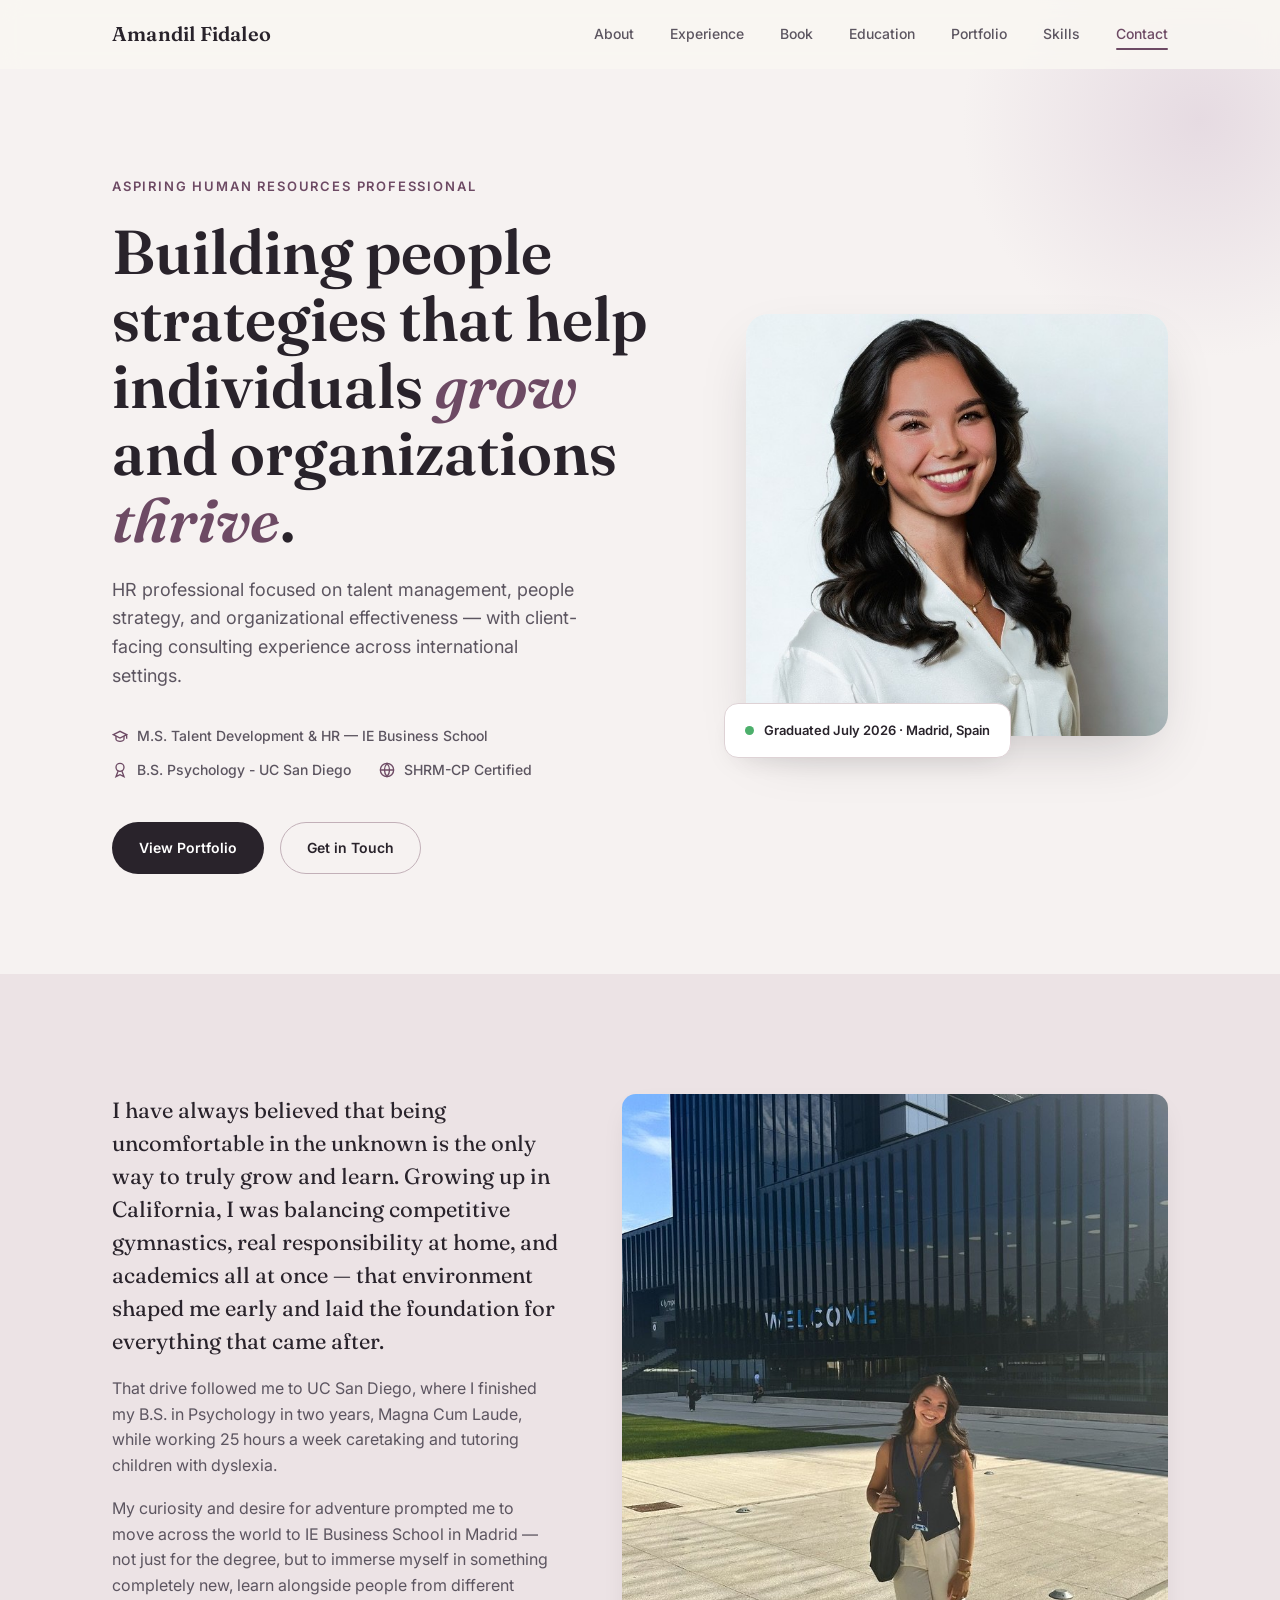
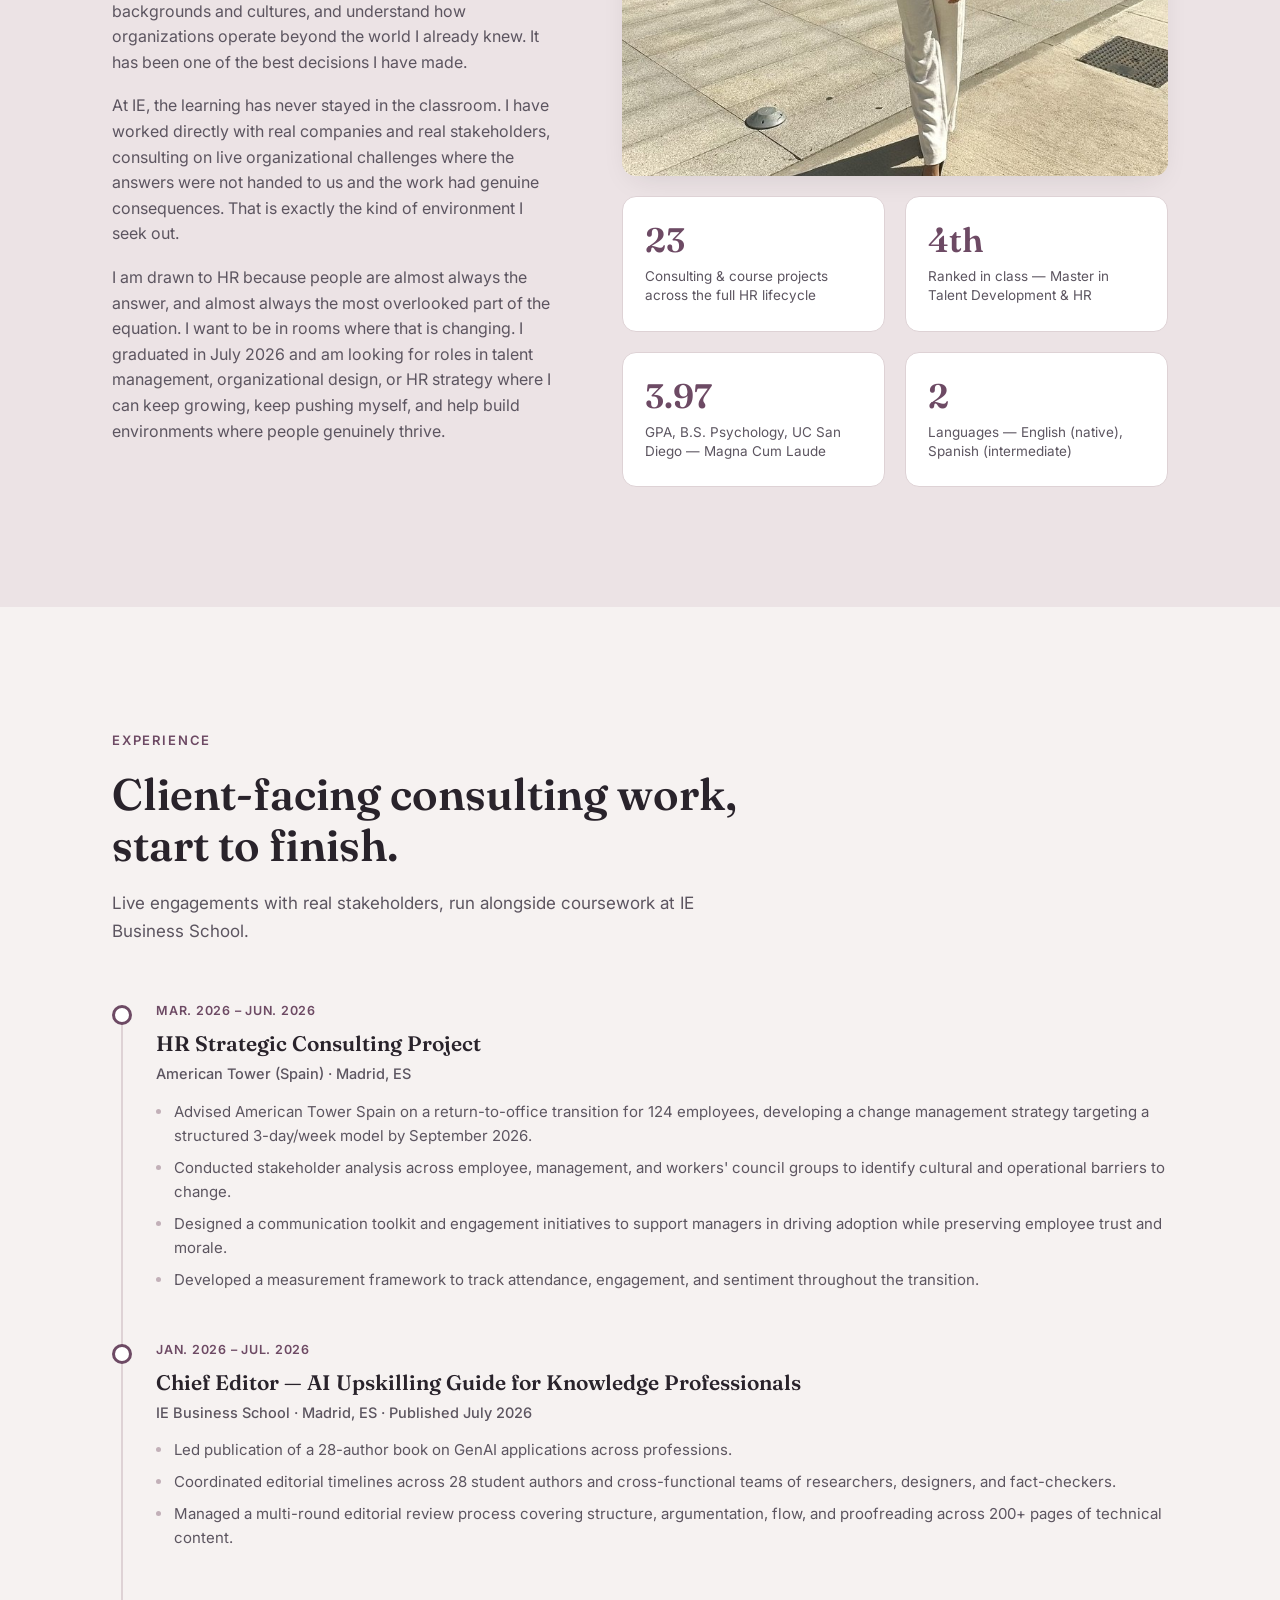
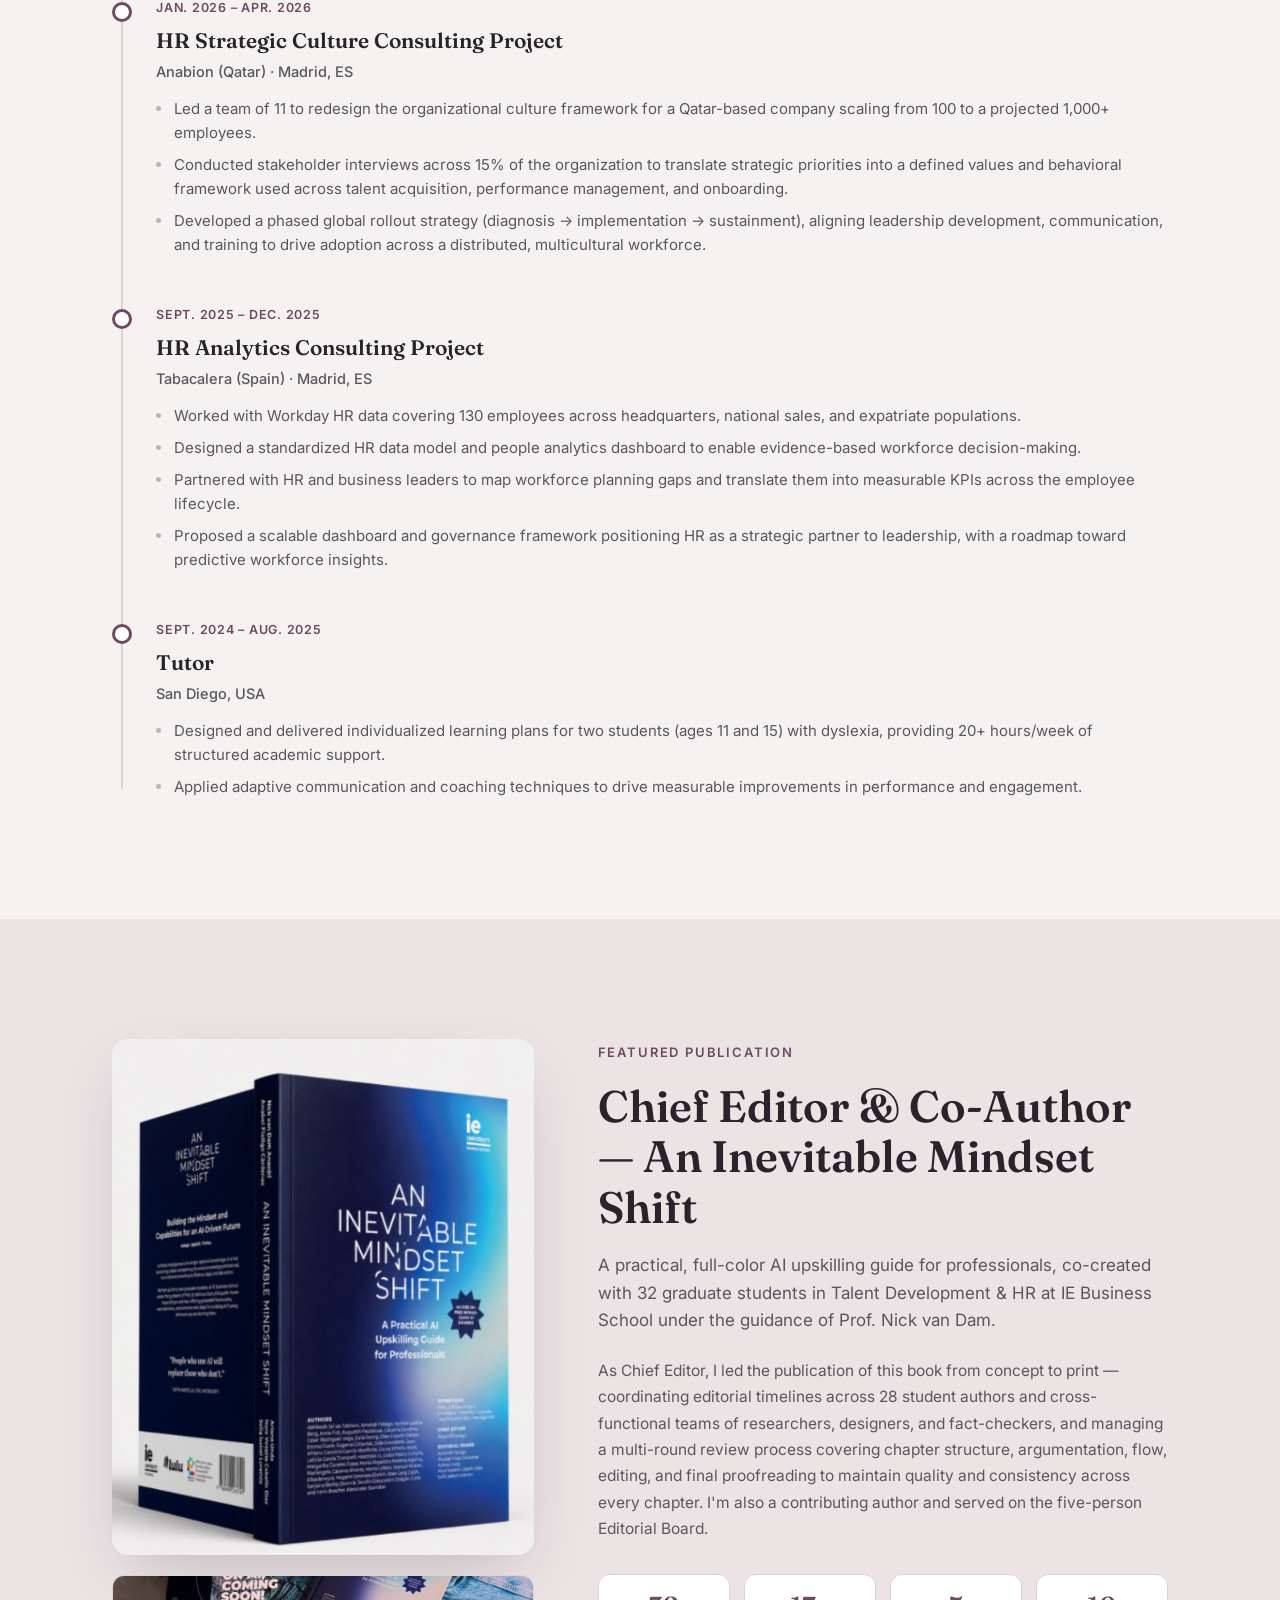
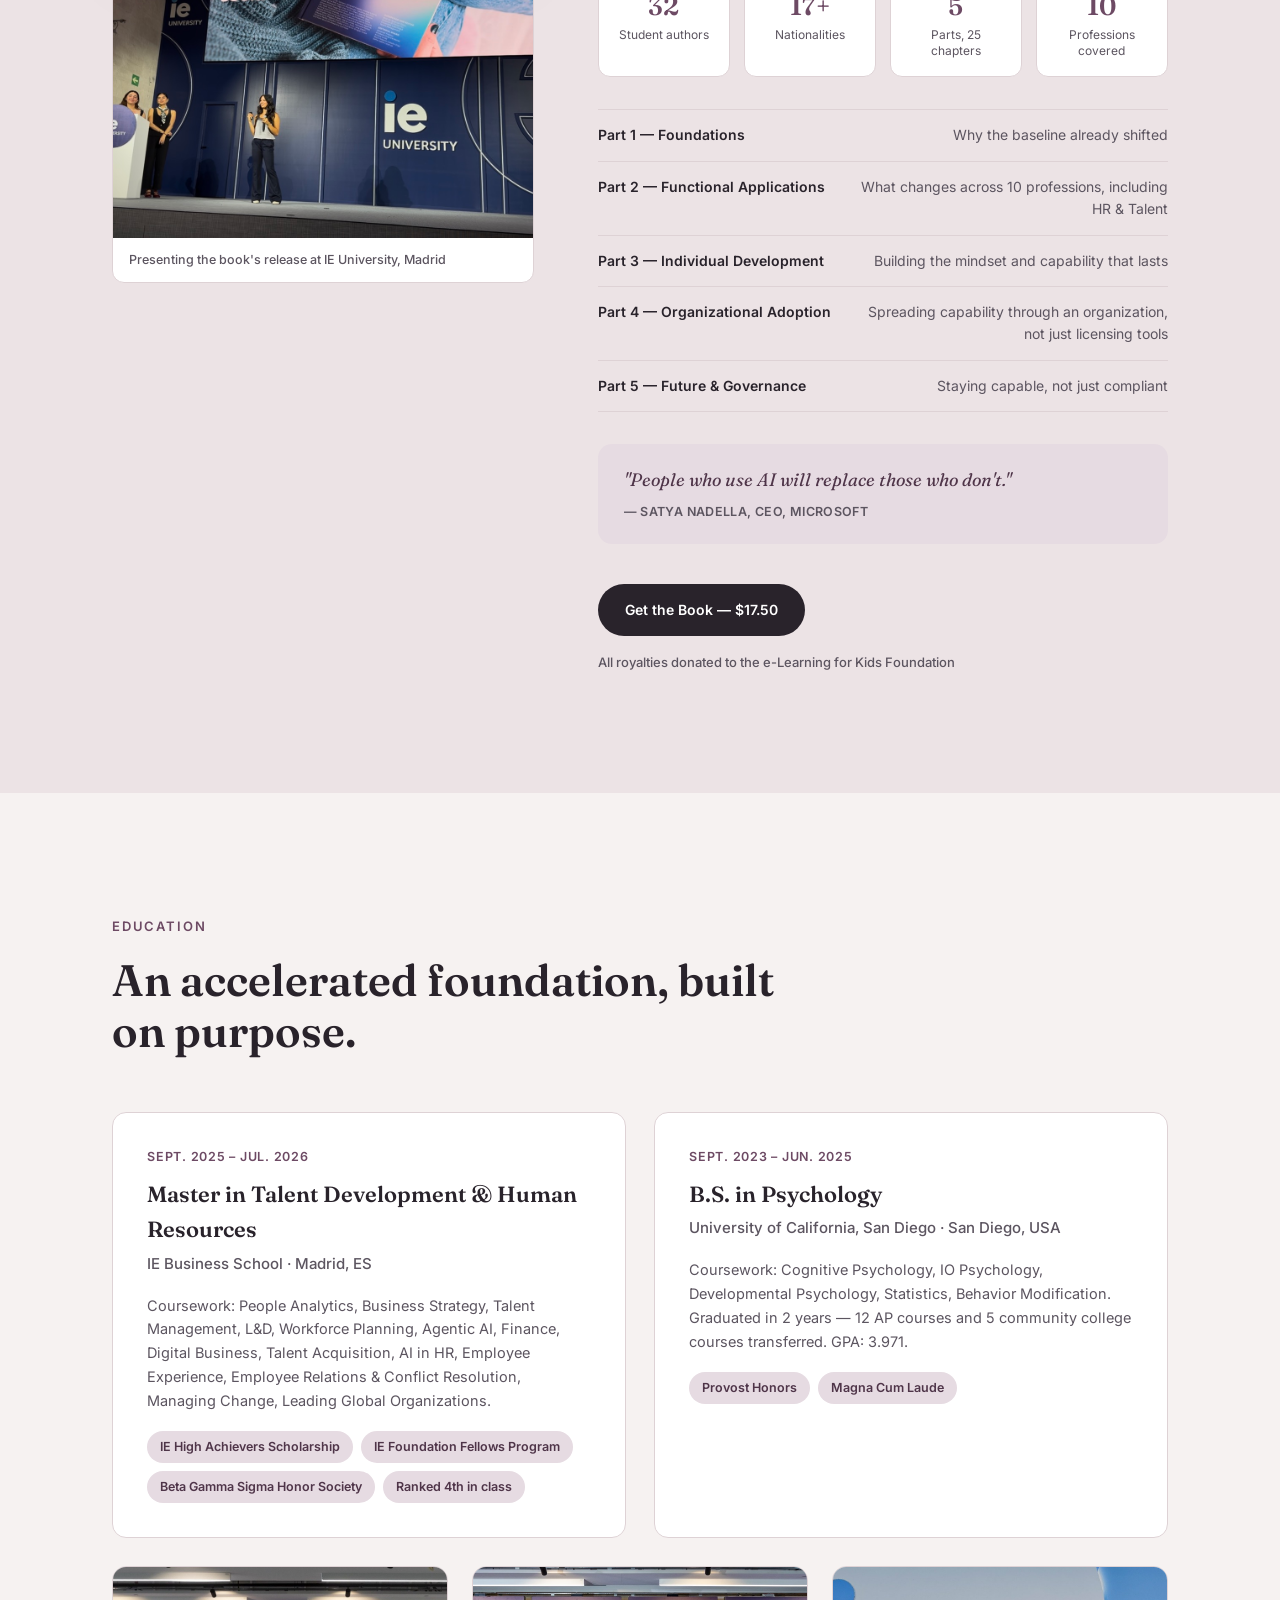
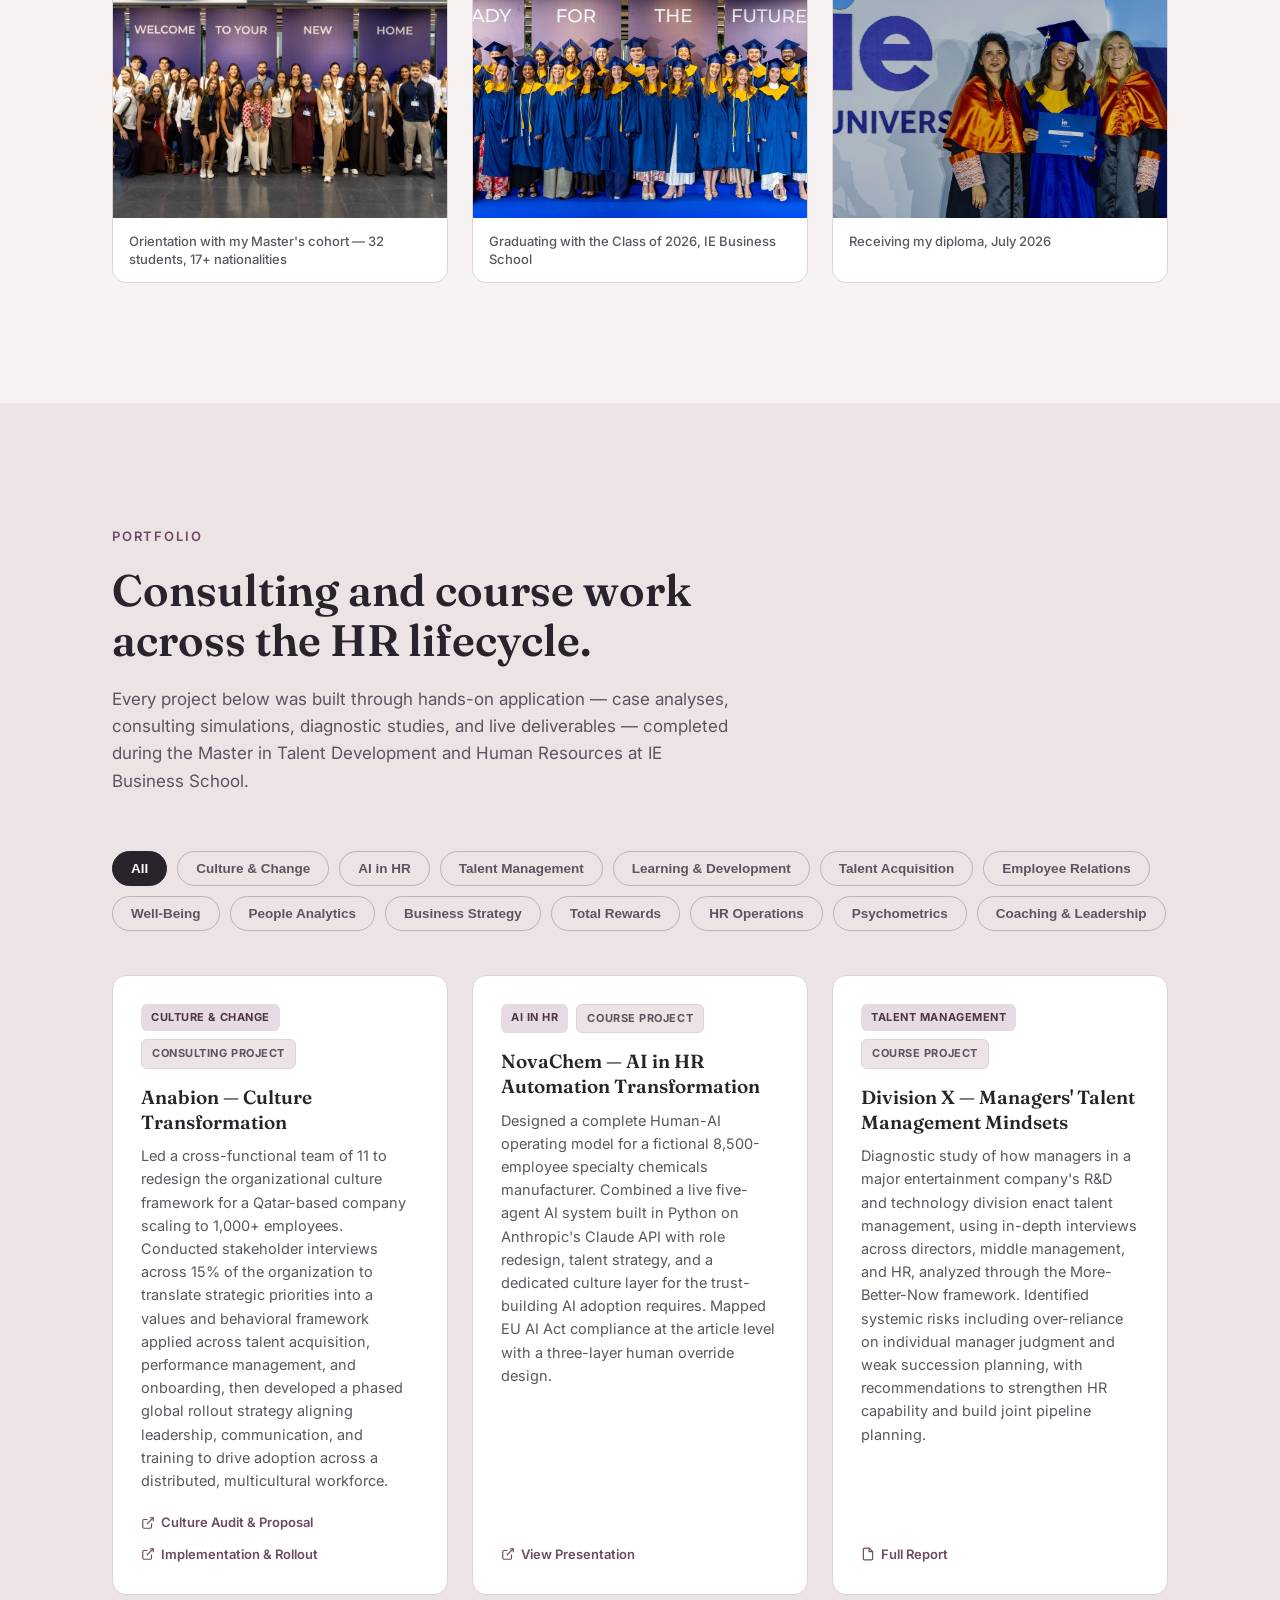
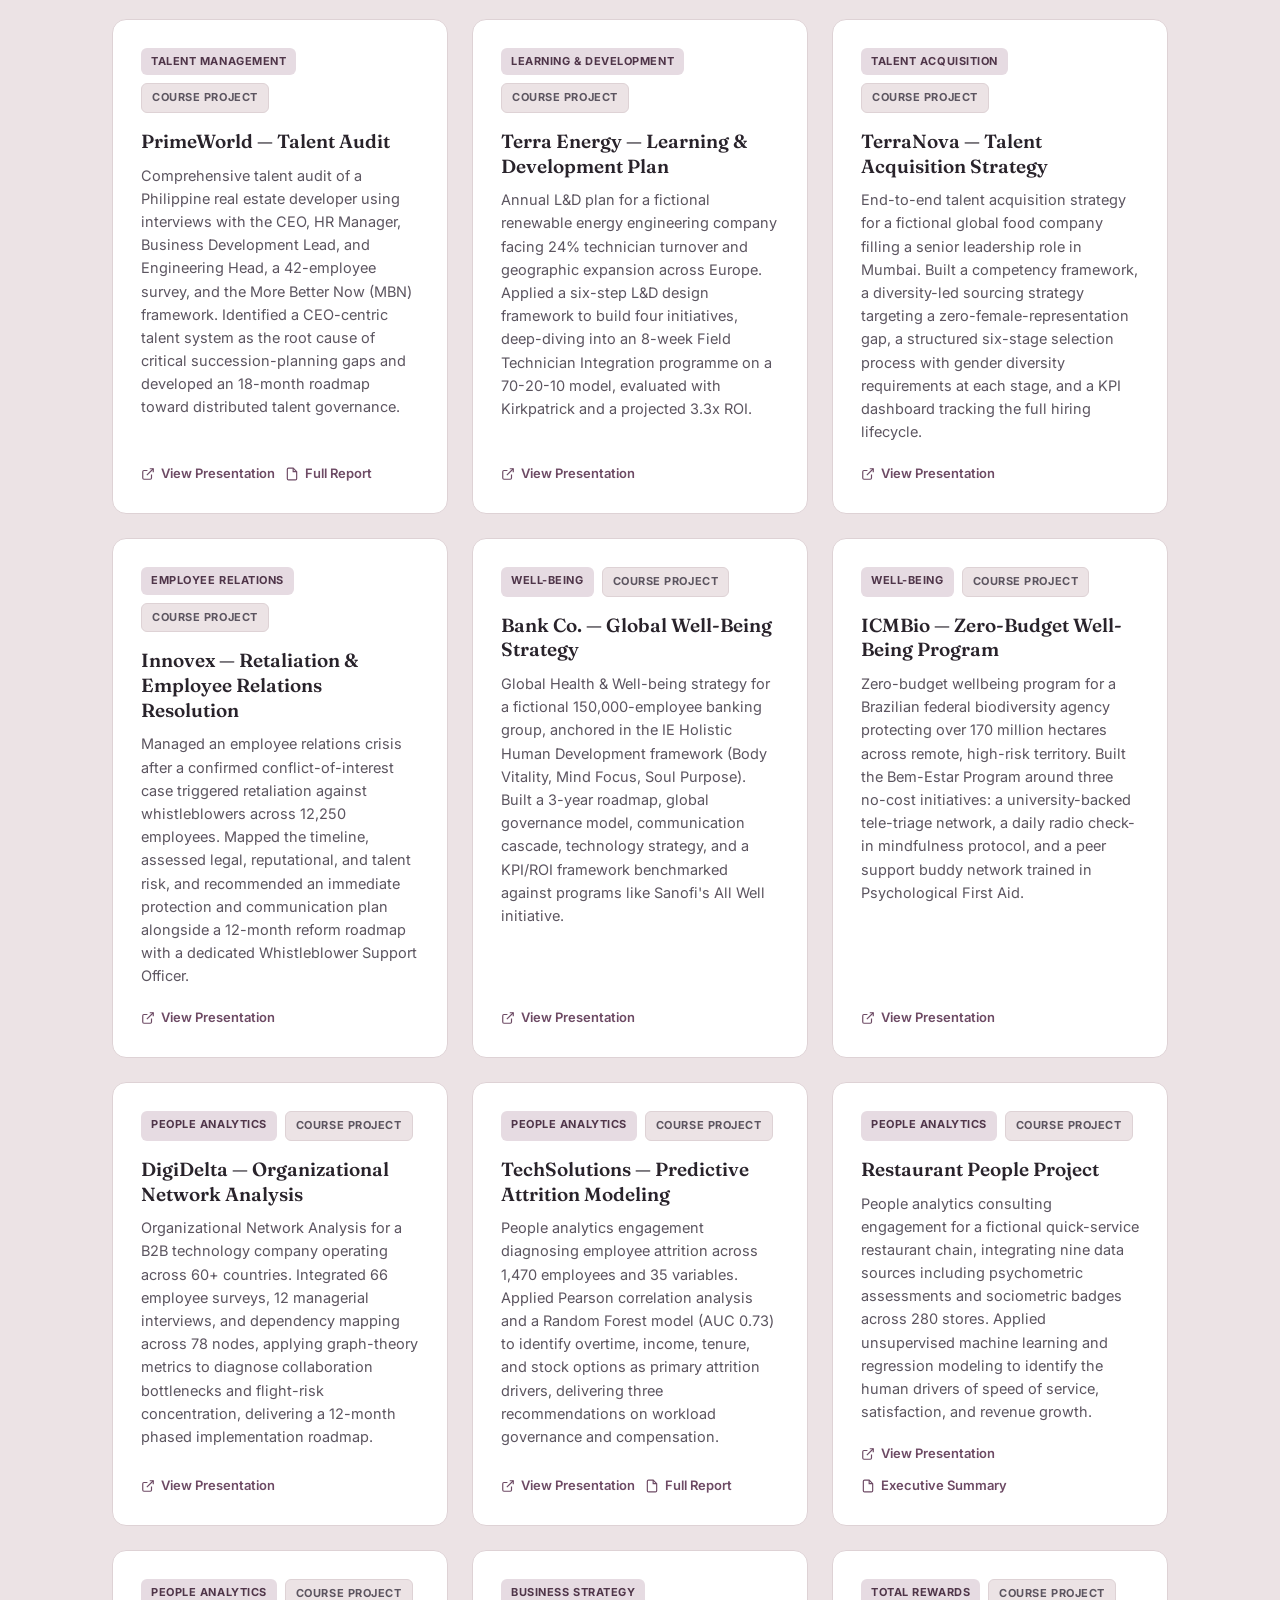
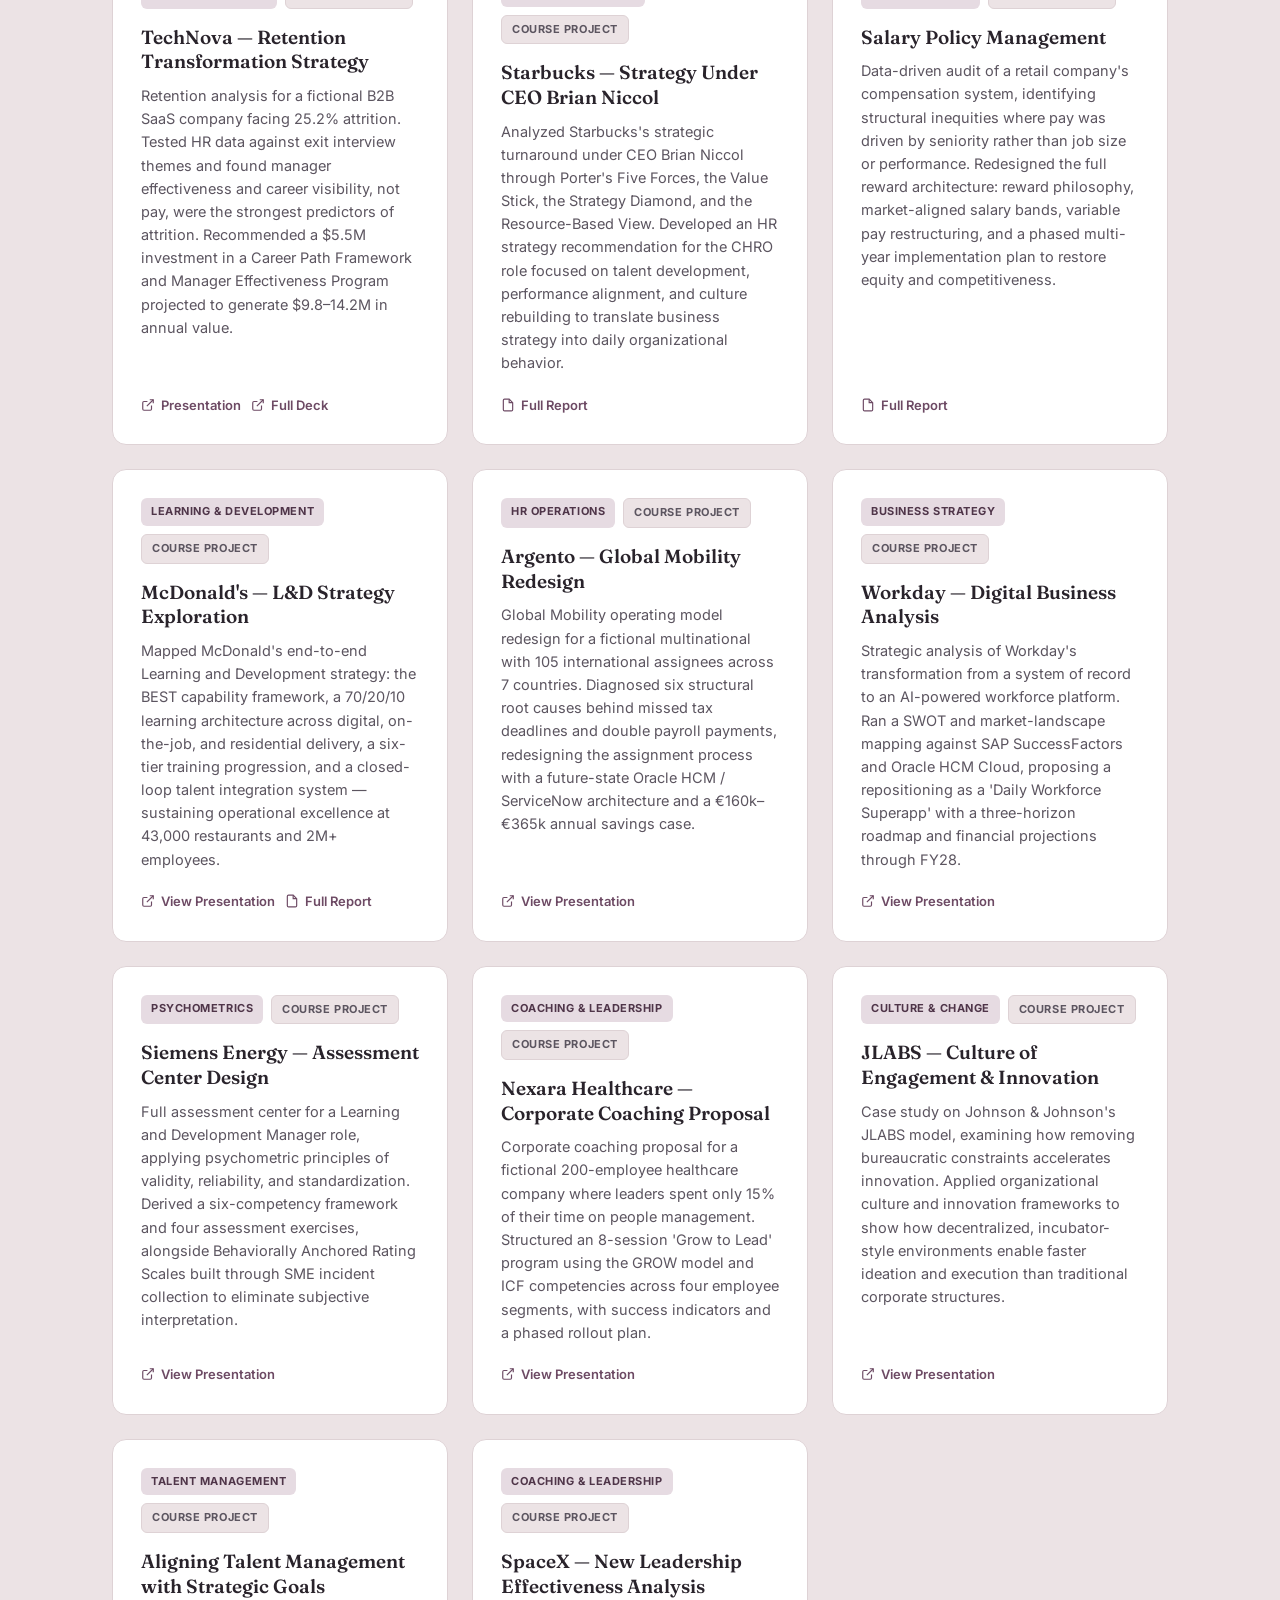
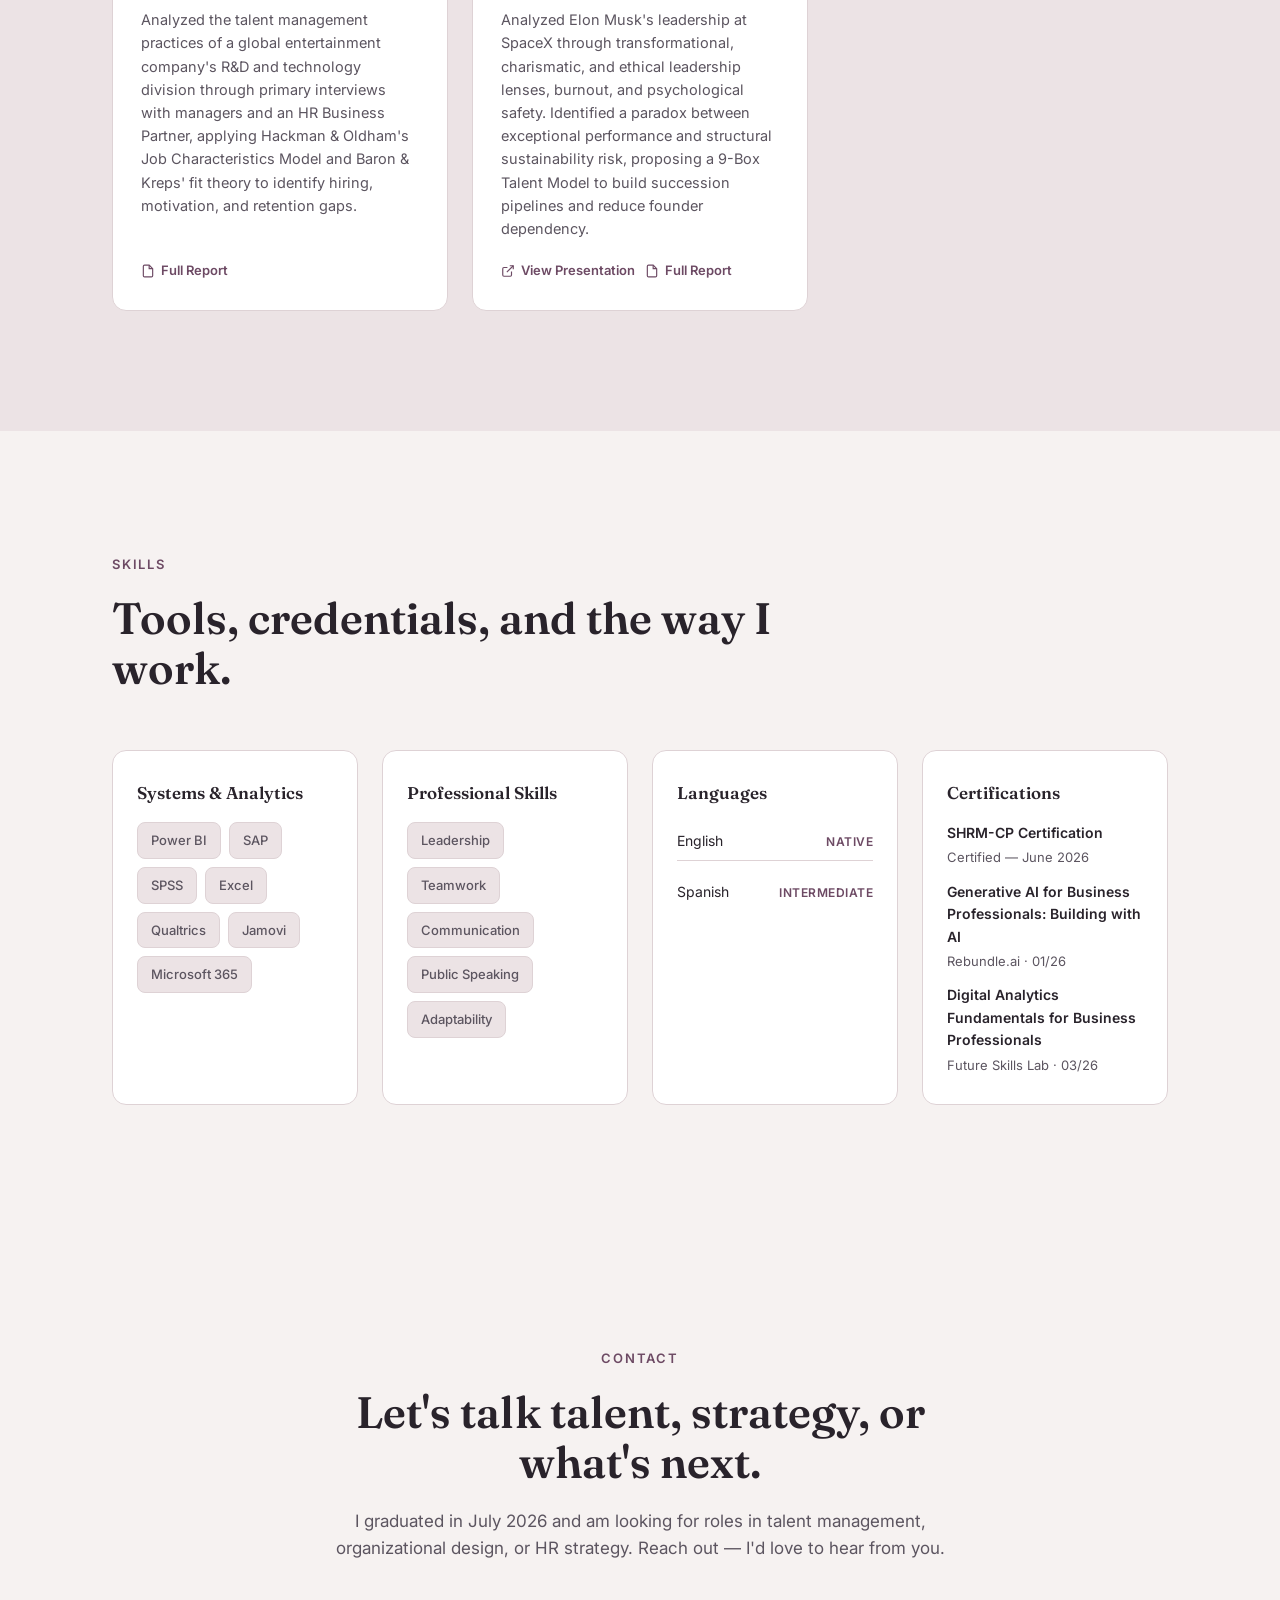
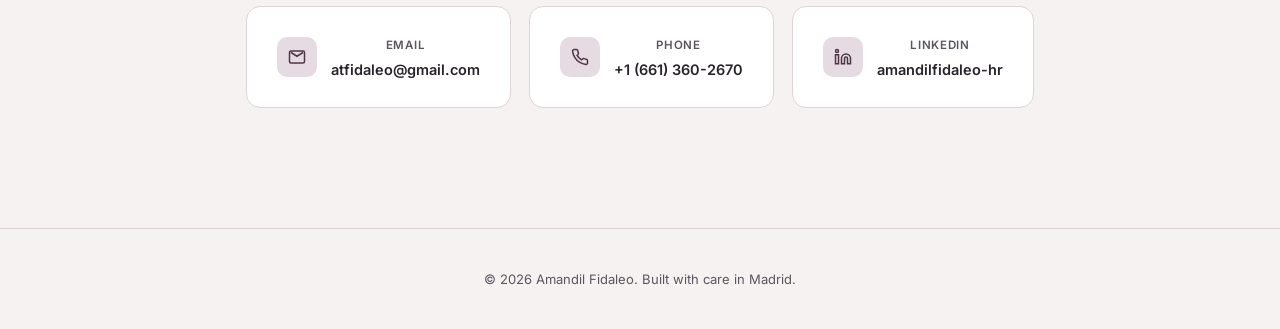
==== index.html @ 2b1aa4e7 "Rename index_2.html to index.html" ====
<!DOCTYPE html>
<html lang="en">
<head>
<meta charset="UTF-8" />
<meta name="viewport" content="width=device-width, initial-scale=1.0" />
<title>Amandil Fidaleo — HR & Talent Development Portfolio</title>
<meta name="description" content="Amandil Fidaleo — HR professional focused on talent management, people strategy, and organizational effectiveness. M.S. Talent Development & HR, IE Business School." />
<link rel="preconnect" href="https://fonts.googleapis.com">
<link rel="preconnect" href="https://fonts.gstatic.com" crossorigin>
<link href="https://fonts.googleapis.com/css2?family=Fraunces:opsz,wght@9..144,500;9..144,600;9..144,700&family=Inter:wght@400;500;600;700&display=swap" rel="stylesheet">
<link rel="stylesheet" href="assets/style.css" />
</head>
<body>

<nav class="nav" id="site-nav">
  <div class="nav-inner">
    <a href="#top" class="nav-logo">Amandil Fidaleo</a>
    <ul class="nav-links" id="nav-links">
      <li><a href="#about">About</a></li>
      <li><a href="#experience">Experience</a></li>
      <li><a href="#book">Book</a></li>
      <li><a href="#education">Education</a></li>
      <li><a href="#portfolio">Portfolio</a></li>
      <li><a href="#skills">Skills</a></li>
      <li><a href="#contact">Contact</a></li>
    </ul>
    <button class="nav-toggle" id="nav-toggle" aria-label="Toggle menu">
      <span></span><span></span><span></span>
    </button>
  </div>
</nav>

<header class="hero" id="top">
  <div class="container hero-inner">
    <div class="hero-copy">
      <div class="hero-eyebrow">Aspiring Human Resources Professional</div>
      <h1>Building people strategies that help individuals <em>grow</em> and organizations <em>thrive</em>.</h1>
      <p class="hero-sub">HR professional focused on talent management, people strategy, and organizational effectiveness — with client-facing consulting experience across international settings.</p>

      <div class="hero-facts">
        <div class="hero-fact">
          <svg width="16" height="16" viewBox="0 0 24 24" fill="none" stroke="currentColor" stroke-width="2"><path d="M22 10v6M2 10l10-5 10 5-10 5-10-5Z"/><path d="M6 12v5c0 1.5 3 3 6 3s6-1.5 6-3v-5"/></svg>
          M.S. Talent Development & HR — IE Business School
        </div>
        <div class="hero-fact">
          <svg width="16" height="16" viewBox="0 0 24 24" fill="none" stroke="currentColor" stroke-width="2"><circle cx="12" cy="8" r="6"/><path d="M9 14 6 22l6-3 6 3-3-8"/></svg>
          B.S. Psychology - UC San Diego
        </div>
        <div class="hero-fact">
          <svg width="16" height="16" viewBox="0 0 24 24" fill="none" stroke="currentColor" stroke-width="2"><circle cx="12" cy="12" r="10"/><path d="M2 12h20M12 2a15 15 0 0 1 0 20 15 15 0 0 1 0-20Z"/></svg>
          SHRM-CP Certified
        </div>
      </div>

      <div class="hero-cta">
        <a href="#portfolio" class="btn btn-primary">View Portfolio</a>
        <a href="#contact" class="btn btn-outline">Get in Touch</a>
      </div>
    </div>

    <div class="hero-portrait">
      <div class="hero-portrait-frame">
        <img src="assets/img/profile.jpg" alt="Portrait of Amandil Fidaleo" />
      </div>
      <div class="hero-portrait-badge">
        <span class="dot"></span> Graduated July 2026 · Madrid, Spain
      </div>
    </div>
  </div>
</header>

<section class="about" id="about">
  <div class="container about-inner">
    <div class="about-copy reveal">
      <p>I have always believed that being uncomfortable in the unknown is the only way to truly grow and learn. Growing up in California, I was balancing competitive gymnastics, real responsibility at home, and academics all at once — that environment shaped me early and laid the foundation for everything that came after.</p>
      <p>That drive followed me to UC San Diego, where I finished my B.S. in Psychology in two years, Magna Cum Laude, while working 25 hours a week caretaking and tutoring children with dyslexia.</p>
      <p>My curiosity and desire for adventure prompted me to move across the world to IE Business School in Madrid — not just for the degree, but to immerse myself in something completely new, learn alongside people from different backgrounds and cultures, and understand how organizations operate beyond the world I already knew. It has been one of the best decisions I have made.</p>
      <p>At IE, the learning has never stayed in the classroom. I have worked directly with real companies and real stakeholders, consulting on live organizational challenges where the answers were not handed to us and the work had genuine consequences. That is exactly the kind of environment I seek out.</p>
      <p>I am drawn to HR because people are almost always the answer, and almost always the most overlooked part of the equation. I want to be in rooms where that is changing. I graduated in July 2026 and am looking for roles in talent management, organizational design, or HR strategy where I can keep growing, keep pushing myself, and help build environments where people genuinely thrive.</p>
    </div>
    <div class="about-stats reveal">
      <div class="about-photo">
        <img src="assets/img/about-candid.jpg" alt="Amandil Fidaleo on IE Business School's Madrid campus" />
      </div>
      <div class="stat-card">
        <div class="num">23</div>
        <div class="label">Consulting & course projects across the full HR lifecycle</div>
      </div>
      <div class="stat-card">
        <div class="num">4th</div>
        <div class="label">Ranked in class — Master in Talent Development & HR</div>
      </div>
      <div class="stat-card">
        <div class="num">3.97</div>
        <div class="label">GPA, B.S. Psychology, UC San Diego — Magna Cum Laude</div>
      </div>
      <div class="stat-card">
        <div class="num">2</div>
        <div class="label">Languages — English (native), Spanish (intermediate)</div>
      </div>
    </div>
  </div>
</section>

<section class="experience" id="experience">
  <div class="container">
    <div class="section-head reveal">
      <span class="section-label">Experience</span>
      <h2 class="section-heading">Client-facing consulting work, start to finish.</h2>
      <p class="section-intro">Live engagements with real stakeholders, run alongside coursework at IE Business School.</p>
    </div>

    <div class="timeline">
      <div class="timeline-item reveal">
        <div class="timeline-dot"></div>
        <div class="timeline-date">Mar. 2026 – Jun. 2026</div>
        <div class="timeline-role">HR Strategic Consulting Project</div>
        <div class="timeline-org">American Tower (Spain) · Madrid, ES</div>
        <ul class="timeline-list">
          <li>Advised American Tower Spain on a return-to-office transition for 124 employees, developing a change management strategy targeting a structured 3-day/week model by September 2026.</li>
          <li>Conducted stakeholder analysis across employee, management, and workers' council groups to identify cultural and operational barriers to change.</li>
          <li>Designed a communication toolkit and engagement initiatives to support managers in driving adoption while preserving employee trust and morale.</li>
          <li>Developed a measurement framework to track attendance, engagement, and sentiment throughout the transition.</li>
        </ul>
      </div>

      <div class="timeline-item reveal">
        <div class="timeline-dot"></div>
        <div class="timeline-date">Jan. 2026 – Jul. 2026</div>
        <div class="timeline-role">Chief Editor — AI Upskilling Guide for Knowledge Professionals</div>
        <div class="timeline-org">IE Business School · Madrid, ES · Published July 2026</div>
        <ul class="timeline-list">
          <li>Led publication of a 28-author book on GenAI applications across professions.</li>
          <li>Coordinated editorial timelines across 28 student authors and cross-functional teams of researchers, designers, and fact-checkers.</li>
          <li>Managed a multi-round editorial review process covering structure, argumentation, flow, and proofreading across 200+ pages of technical content.</li>
        </ul>
      </div>

      <div class="timeline-item reveal">
        <div class="timeline-dot"></div>
        <div class="timeline-date">Jan. 2026 – Apr. 2026</div>
        <div class="timeline-role">HR Strategic Culture Consulting Project</div>
        <div class="timeline-org">Anabion (Qatar) · Madrid, ES</div>
        <ul class="timeline-list">
          <li>Led a team of 11 to redesign the organizational culture framework for a Qatar-based company scaling from 100 to a projected 1,000+ employees.</li>
          <li>Conducted stakeholder interviews across 15% of the organization to translate strategic priorities into a defined values and behavioral framework used across talent acquisition, performance management, and onboarding.</li>
          <li>Developed a phased global rollout strategy (diagnosis → implementation → sustainment), aligning leadership development, communication, and training to drive adoption across a distributed, multicultural workforce.</li>
        </ul>
      </div>

      <div class="timeline-item reveal">
        <div class="timeline-dot"></div>
        <div class="timeline-date">Sept. 2025 – Dec. 2025</div>
        <div class="timeline-role">HR Analytics Consulting Project</div>
        <div class="timeline-org">Tabacalera (Spain) · Madrid, ES</div>
        <ul class="timeline-list">
          <li>Worked with Workday HR data covering 130 employees across headquarters, national sales, and expatriate populations.</li>
          <li>Designed a standardized HR data model and people analytics dashboard to enable evidence-based workforce decision-making.</li>
          <li>Partnered with HR and business leaders to map workforce planning gaps and translate them into measurable KPIs across the employee lifecycle.</li>
          <li>Proposed a scalable dashboard and governance framework positioning HR as a strategic partner to leadership, with a roadmap toward predictive workforce insights.</li>
        </ul>
      </div>

      <div class="timeline-item reveal">
        <div class="timeline-dot"></div>
        <div class="timeline-date">Sept. 2024 – Aug. 2025</div>
        <div class="timeline-role">Tutor</div>
        <div class="timeline-org">San Diego, USA</div>
        <ul class="timeline-list">
          <li>Designed and delivered individualized learning plans for two students (ages 11 and 15) with dyslexia, providing 20+ hours/week of structured academic support.</li>
          <li>Applied adaptive communication and coaching techniques to drive measurable improvements in performance and engagement.</li>
        </ul>
      </div>
    </div>
  </div>
</section>

<section class="book" id="book">
  <div class="container book-inner">
    <div class="book-media reveal">
      <div class="book-cover-frame">
        <img src="assets/img/book-cover.jpg" alt="Cover of An Inevitable Mindset Shift — A Practical AI Upskilling Guide for Professionals" />
      </div>
      <figure class="book-caption-photo">
        <img src="assets/img/book-launch.jpg" alt="Amandil Fidaleo presenting the book on stage at IE University" />
        <figcaption>Presenting the book's release at IE University, Madrid</figcaption>
      </figure>
    </div>

    <div class="book-copy reveal">
      <span class="section-label">Featured Publication</span>
      <h2 class="section-heading">Chief Editor &amp; Co-Author — An Inevitable Mindset Shift</h2>
      <p class="section-intro">A practical, full-color AI upskilling guide for professionals, co-created with 32 graduate students in Talent Development &amp; HR at IE Business School under the guidance of Prof. Nick van Dam.</p>

      <p class="book-role">As Chief Editor, I led the publication of this book from concept to print — coordinating editorial timelines across 28 student authors and cross-functional teams of researchers, designers, and fact-checkers, and managing a multi-round review process covering chapter structure, argumentation, flow, editing, and final proofreading to maintain quality and consistency across every chapter. I'm also a contributing author and served on the five-person Editorial Board.</p>

      <div class="book-stats">
        <div class="book-stat"><div class="num">32</div><div class="label">Student authors</div></div>
        <div class="book-stat"><div class="num">17+</div><div class="label">Nationalities</div></div>
        <div class="book-stat"><div class="num">5</div><div class="label">Parts, 25 chapters</div></div>
        <div class="book-stat"><div class="num">10</div><div class="label">Professions covered</div></div>
      </div>

      <div class="book-structure">
        <div class="book-structure-row"><strong>Part 1 — Foundations</strong><span>Why the baseline already shifted</span></div>
        <div class="book-structure-row"><strong>Part 2 — Functional Applications</strong><span>What changes across 10 professions, including HR &amp; Talent</span></div>
        <div class="book-structure-row"><strong>Part 3 — Individual Development</strong><span>Building the mindset and capability that lasts</span></div>
        <div class="book-structure-row"><strong>Part 4 — Organizational Adoption</strong><span>Spreading capability through an organization, not just licensing tools</span></div>
        <div class="book-structure-row"><strong>Part 5 — Future &amp; Governance</strong><span>Staying capable, not just compliant</span></div>
      </div>

      <blockquote class="book-quote">
        "People who use AI will replace those who don't."
        <cite>— Satya Nadella, CEO, Microsoft</cite>
      </blockquote>

      <div class="hero-cta">
        <a href="https://lnkd.in/e84Y5cSe" target="_blank" rel="noopener" class="btn btn-primary">Get the Book — $17.50</a>
        <span class="book-donation">All royalties donated to the e-Learning for Kids Foundation</span>
      </div>
    </div>
  </div>
</section>

<section class="education-section" id="education">
  <div class="container">
    <div class="section-head reveal">
      <span class="section-label">Education</span>
      <h2 class="section-heading">An accelerated foundation, built on purpose.</h2>
    </div>

    <div class="education-grid">
      <div class="edu-card reveal">
        <div class="edu-date">Sept. 2025 – Jul. 2026</div>
        <div class="edu-degree">Master in Talent Development & Human Resources</div>
        <div class="edu-school">IE Business School · Madrid, ES</div>
        <div class="edu-details">Coursework: People Analytics, Business Strategy, Talent Management, L&D, Workforce Planning, Agentic AI, Finance, Digital Business, Talent Acquisition, AI in HR, Employee Experience, Employee Relations & Conflict Resolution, Managing Change, Leading Global Organizations.</div>
        <div class="edu-honors">
          <span class="pill">IE High Achievers Scholarship</span>
          <span class="pill">IE Foundation Fellows Program</span>
          <span class="pill">Beta Gamma Sigma Honor Society</span>
          <span class="pill">Ranked 4th in class</span>
        </div>
      </div>

      <div class="edu-card reveal">
        <div class="edu-date">Sept. 2023 – Jun. 2025</div>
        <div class="edu-degree">B.S. in Psychology</div>
        <div class="edu-school">University of California, San Diego · San Diego, USA</div>
        <div class="edu-details">Coursework: Cognitive Psychology, IO Psychology, Developmental Psychology, Statistics, Behavior Modification. Graduated in 2 years — 12 AP courses and 5 community college courses transferred. GPA: 3.971.</div>
        <div class="edu-honors">
          <span class="pill">Provost Honors</span>
          <span class="pill">Magna Cum Laude</span>
        </div>
      </div>
    </div>

    <div class="edu-gallery">
      <figure class="edu-gallery-item reveal">
        <img src="assets/img/edu-welcome.jpg" alt="Amandil Fidaleo with her Master's cohort at IE Business School orientation" />
        <figcaption>Orientation with my Master's cohort — 32 students, 17+ nationalities</figcaption>
      </figure>
      <figure class="edu-gallery-item reveal">
        <img src="assets/img/edu-graduation-group.jpg" alt="Amandil Fidaleo's graduating class at IE Business School, July 2026" />
        <figcaption>Graduating with the Class of 2026, IE Business School</figcaption>
      </figure>
      <figure class="edu-gallery-item reveal">
        <img src="assets/img/edu-diploma.jpg" alt="Amandil Fidaleo receiving her diploma at IE Business School" />
        <figcaption>Receiving my diploma, July 2026</figcaption>
      </figure>
    </div>
  </div>
</section>

<section class="portfolio" id="portfolio">
  <div class="container">
    <div class="section-head reveal">
      <span class="section-label">Portfolio</span>
      <h2 class="section-heading">Consulting and course work across the HR lifecycle.</h2>
      <p class="section-intro">Every project below was built through hands-on application — case analyses, consulting simulations, diagnostic studies, and live deliverables — completed during the Master in Talent Development and Human Resources at IE Business School.</p>
    </div>

    <div class="filter-bar" id="filter-bar"></div>
    <div class="project-grid" id="project-grid"></div>
    <div class="empty-state" id="empty-state">No projects in this category yet.</div>
  </div>
</section>

<section class="skills" id="skills">
  <div class="container">
    <div class="section-head reveal">
      <span class="section-label">Skills</span>
      <h2 class="section-heading">Tools, credentials, and the way I work.</h2>
    </div>

    <div class="skills-grid">
      <div class="skill-card reveal">
        <h3>Systems & Analytics</h3>
        <div class="skill-tags">
          <span class="skill-tag">Power BI</span>
          <span class="skill-tag">SAP</span>
          <span class="skill-tag">SPSS</span>
          <span class="skill-tag">Excel</span>
          <span class="skill-tag">Qualtrics</span>
          <span class="skill-tag">Jamovi</span>
          <span class="skill-tag">Microsoft 365</span>
        </div>
      </div>

      <div class="skill-card reveal">
        <h3>Professional Skills</h3>
        <div class="skill-tags">
          <span class="skill-tag">Leadership</span>
          <span class="skill-tag">Teamwork</span>
          <span class="skill-tag">Communication</span>
          <span class="skill-tag">Public Speaking</span>
          <span class="skill-tag">Adaptability</span>
        </div>
      </div>

      <div class="skill-card reveal">
        <h3>Languages</h3>
        <div class="skill-list">
          <div class="lang-row"><span>English</span><span class="lang-level">Native</span></div>
          <div class="lang-row"><span>Spanish</span><span class="lang-level">Intermediate</span></div>
        </div>
      </div>

      <div class="skill-card reveal">
        <h3>Certifications</h3>
        <div class="skill-list">
          <div class="cert">
            <strong>SHRM-CP Certification</strong>
            <span>Certified — June 2026</span>
          </div>
          <div class="cert">
            <strong>Generative AI for Business Professionals: Building with AI</strong>
            <span>Rebundle.ai · 01/26</span>
          </div>
          <div class="cert">
            <strong>Digital Analytics Fundamentals for Business Professionals</strong>
            <span>Future Skills Lab · 03/26</span>
          </div>
        </div>
      </div>
    </div>
  </div>
</section>

<section class="contact" id="contact">
  <div class="container">
    <div class="reveal">
      <span class="section-label">Contact</span>
      <h2 class="section-heading">Let's talk talent, strategy, or what's next.</h2>
      <p class="section-intro">I graduated in July 2026 and am looking for roles in talent management, organizational design, or HR strategy. Reach out — I'd love to hear from you.</p>
    </div>

    <div class="contact-methods reveal">
      <a class="contact-card" href="mailto:atfidaleo@gmail.com">
        <span class="icon"><svg width="18" height="18" viewBox="0 0 24 24" fill="none" stroke="currentColor" stroke-width="2"><path d="M22 6c0-1.1-.9-2-2-2H4a2 2 0 0 0-2 2v12c0 1.1.9 2 2 2h16a2 2 0 0 0 2-2V6Zm-2 0-8 5-8-5"/></svg></span>
        <span><span class="label">Email</span><br><span class="value">atfidaleo@gmail.com</span></span>
      </a>
      <a class="contact-card" href="tel:+16613602670">
        <span class="icon"><svg width="18" height="18" viewBox="0 0 24 24" fill="none" stroke="currentColor" stroke-width="2"><path d="M22 16.92v3a2 2 0 0 1-2.18 2 19.79 19.79 0 0 1-8.63-3.07 19.5 19.5 0 0 1-6-6 19.79 19.79 0 0 1-3.07-8.67A2 2 0 0 1 4.11 2h3a2 2 0 0 1 2 1.72c.127.96.362 1.903.7 2.81a2 2 0 0 1-.45 2.11L8.09 9.91a16 16 0 0 0 6 6l1.27-1.27a2 2 0 0 1 2.11-.45c.907.338 1.85.573 2.81.7A2 2 0 0 1 22 16.92Z"/></svg></span>
        <span><span class="label">Phone</span><br><span class="value">+1 (661) 360-2670</span></span>
      </a>
      <a class="contact-card" href="https://www.linkedin.com/in/amandilfidaleo-hr" target="_blank" rel="noopener">
        <span class="icon"><svg width="18" height="18" viewBox="0 0 24 24" fill="none" stroke="currentColor" stroke-width="2"><path d="M16 8a6 6 0 0 1 6 6v7h-4v-7a2 2 0 0 0-2-2 2 2 0 0 0-2 2v7h-4v-7a6 6 0 0 1 6-6Z"/><rect x="2" y="9" width="4" height="12"/><circle cx="4" cy="4" r="2"/></svg></span>
        <span><span class="label">LinkedIn</span><br><span class="value">amandilfidaleo-hr</span></span>
      </a>
    </div>
  </div>
</section>

<footer>
  <div class="container">
    &copy; <span id="year"></span> Amandil Fidaleo. Built with care in Madrid.
  </div>
</footer>

<script src="assets/script.js"></script>
</body>
</html>
---- assets/style.css ----
/* ============================================
   Amandil Fidaleo — Portfolio
   ============================================ */

:root {
  --ink: #29232b;
  --ink-soft: #5c5560;
  --bg: #f6f2f1;
  --bg-alt: #ece3e5;
  --card: #ffffff;
  --accent: #6d4a64;
  --accent-dark: #4f3549;
  --accent-soft: #e6dbe2;
  --line: #ded2d5;
  --line-strong: #c2b0b8;
  --serif: "Fraunces", Georgia, serif;
  --sans: "Inter", -apple-system, BlinkMacSystemFont, "Segoe UI", sans-serif;
  --radius: 14px;
  --shadow: 0 10px 30px -12px rgba(41, 35, 43, 0.15);
  --shadow-lg: 0 24px 60px -20px rgba(41, 35, 43, 0.25);
}

* { box-sizing: border-box; margin: 0; padding: 0; }

html { scroll-behavior: smooth; }

body {
  font-family: var(--sans);
  color: var(--ink);
  background: var(--bg);
  line-height: 1.6;
  -webkit-font-smoothing: antialiased;
}

img { max-width: 100%; display: block; }

a { color: inherit; text-decoration: none; }

.container {
  max-width: 1120px;
  margin: 0 auto;
  padding: 0 32px;
}

section { padding: 120px 0; }

.section-label {
  font-family: var(--sans);
  font-size: 13px;
  font-weight: 600;
  letter-spacing: 0.14em;
  text-transform: uppercase;
  color: var(--accent);
  display: inline-block;
  margin-bottom: 18px;
}

.section-heading {
  font-family: var(--serif);
  font-size: clamp(30px, 4vw, 44px);
  font-weight: 600;
  line-height: 1.15;
  color: var(--ink);
  max-width: 700px;
}

.section-intro {
  margin-top: 20px;
  max-width: 620px;
  color: var(--ink-soft);
  font-size: 17px;
}

.section-head {
  margin-bottom: 56px;
}

/* ---------- Nav ---------- */
.nav {
  position: fixed;
  top: 0;
  left: 0;
  right: 0;
  z-index: 100;
  background: rgba(250, 247, 242, 0.85);
  backdrop-filter: blur(10px);
  border-bottom: 1px solid transparent;
  transition: border-color 0.3s ease, box-shadow 0.3s ease;
}

.nav.scrolled {
  border-bottom-color: var(--line);
  box-shadow: 0 2px 20px -10px rgba(30,37,48,0.15);
}

.nav-inner {
  max-width: 1120px;
  margin: 0 auto;
  padding: 18px 32px;
  display: flex;
  align-items: center;
  justify-content: space-between;
}

.nav-logo {
  font-family: var(--serif);
  font-size: 20px;
  font-weight: 600;
  letter-spacing: 0.01em;
}

.nav-links {
  display: flex;
  gap: 36px;
  list-style: none;
}

.nav-links a {
  font-size: 14px;
  font-weight: 500;
  color: var(--ink-soft);
  position: relative;
  padding: 4px 0;
  transition: color 0.2s ease;
}

.nav-links a:hover,
.nav-links a.active {
  color: var(--accent);
}

.nav-links a.active::after {
  content: "";
  position: absolute;
  left: 0;
  bottom: -4px;
  width: 100%;
  height: 2px;
  background: var(--accent);
  border-radius: 2px;
}

.nav-toggle {
  display: none;
  flex-direction: column;
  gap: 5px;
  background: none;
  border: none;
  cursor: pointer;
  padding: 6px;
}

.nav-toggle span {
  width: 22px;
  height: 2px;
  background: var(--ink);
  border-radius: 2px;
  transition: transform 0.25s ease, opacity 0.25s ease;
}

/* ---------- Hero ---------- */
.hero {
  padding: 176px 0 100px;
  position: relative;
  overflow: hidden;
}

.hero::before {
  content: "";
  position: absolute;
  top: -120px;
  right: -160px;
  width: 480px;
  height: 480px;
  border-radius: 50%;
  background: radial-gradient(circle, var(--accent-soft) 0%, rgba(236,220,203,0) 70%);
  z-index: 0;
}

.hero-inner {
  display: grid;
  grid-template-columns: 1.15fr 0.85fr;
  gap: 64px;
  align-items: center;
  position: relative;
  z-index: 1;
}

.hero-eyebrow {
  font-size: 13px;
  font-weight: 600;
  letter-spacing: 0.14em;
  text-transform: uppercase;
  color: var(--accent);
  margin-bottom: 22px;
}

.hero h1 {
  font-family: var(--serif);
  font-size: clamp(38px, 5.4vw, 62px);
  line-height: 1.08;
  font-weight: 600;
  color: var(--ink);
}

.hero h1 em {
  font-style: italic;
  color: var(--accent);
}

.hero-sub {
  margin-top: 22px;
  font-size: 18px;
  color: var(--ink-soft);
  max-width: 480px;
}

.hero-facts {
  margin-top: 34px;
  display: flex;
  flex-wrap: wrap;
  gap: 12px 28px;
}

.hero-fact {
  display: flex;
  align-items: center;
  gap: 9px;
  font-size: 14px;
  color: var(--ink-soft);
  font-weight: 500;
}

.hero-fact svg { flex-shrink: 0; color: var(--accent); }

.hero-cta {
  margin-top: 40px;
  display: flex;
  gap: 16px;
  flex-wrap: wrap;
}

.btn {
  display: inline-flex;
  align-items: center;
  gap: 8px;
  padding: 14px 26px;
  border-radius: 999px;
  font-size: 14px;
  font-weight: 600;
  transition: all 0.2s ease;
  border: 1.5px solid transparent;
  cursor: pointer;
}

.btn-primary {
  background: var(--ink);
  color: #fff;
}
.btn-primary:hover { background: var(--accent-dark); transform: translateY(-2px); }

.btn-outline {
  border-color: var(--line-strong);
  color: var(--ink);
  background: transparent;
}
.btn-outline:hover {
  border-color: var(--accent);
  color: var(--accent);
  transform: translateY(-2px);
}

.btn-sm { padding: 9px 18px; font-size: 13px; }

.hero-portrait {
  position: relative;
}

.hero-portrait-frame {
  border-radius: 22px;
  overflow: hidden;
  aspect-ratio: 1 / 1;
  box-shadow: var(--shadow-lg);
  position: relative;
  max-width: 440px;
  margin-left: auto;
}

.hero-portrait-frame img {
  width: 100%;
  height: 100%;
  object-fit: cover;
}

.hero-portrait-badge {
  position: absolute;
  bottom: -22px;
  left: -22px;
  background: var(--card);
  border-radius: var(--radius);
  padding: 16px 20px;
  box-shadow: var(--shadow);
  font-size: 13px;
  font-weight: 600;
  display: flex;
  align-items: center;
  gap: 10px;
  border: 1px solid var(--line);
}

.hero-portrait-badge .dot {
  width: 9px;
  height: 9px;
  border-radius: 50%;
  background: #4caf6b;
  flex-shrink: 0;
}

/* ---------- About ---------- */
.about {
  background: var(--bg-alt);
}

.about-inner {
  display: grid;
  grid-template-columns: 0.9fr 1.1fr;
  gap: 64px;
}

.about-copy p {
  color: var(--ink-soft);
  margin-bottom: 18px;
  font-size: 16px;
}

.about-copy p:first-child {
  font-family: var(--serif);
  font-size: 22px;
  color: var(--ink);
  line-height: 1.5;
}

.about-stats {
  display: grid;
  grid-template-columns: 1fr 1fr;
  gap: 20px;
  align-content: start;
}

.stat-card {
  background: var(--card);
  border: 1px solid var(--line);
  border-radius: var(--radius);
  padding: 26px 22px;
}

.stat-card .num {
  font-family: var(--serif);
  font-size: 34px;
  color: var(--accent);
  font-weight: 600;
  line-height: 1;
}

.stat-card .label {
  margin-top: 10px;
  font-size: 13.5px;
  color: var(--ink-soft);
  line-height: 1.4;
}

.about-photo {
  grid-column: 1 / -1;
  border-radius: var(--radius);
  overflow: hidden;
  box-shadow: var(--shadow);
  aspect-ratio: 4 / 5;
}

.about-photo img {
  width: 100%;
  height: 100%;
  object-fit: cover;
  object-position: top center;
}

/* ---------- Experience (timeline) ---------- */
.timeline {
  position: relative;
  margin-top: 8px;
}

.timeline::before {
  content: "";
  position: absolute;
  left: 9px;
  top: 10px;
  bottom: 10px;
  width: 2px;
  background: var(--line);
}

.timeline-item {
  position: relative;
  padding-left: 44px;
  padding-bottom: 48px;
}

.timeline-item:last-child { padding-bottom: 0; }

.timeline-dot {
  position: absolute;
  left: 0;
  top: 4px;
  width: 20px;
  height: 20px;
  border-radius: 50%;
  background: var(--card);
  border: 3px solid var(--accent);
}

.timeline-date {
  font-size: 12.5px;
  font-weight: 600;
  letter-spacing: 0.06em;
  text-transform: uppercase;
  color: var(--accent);
  margin-bottom: 6px;
}

.timeline-role {
  font-family: var(--serif);
  font-size: 21px;
  font-weight: 600;
  color: var(--ink);
}

.timeline-org {
  font-size: 14.5px;
  color: var(--ink-soft);
  margin-top: 2px;
  margin-bottom: 14px;
  font-weight: 500;
}

.timeline-list {
  list-style: none;
  display: flex;
  flex-direction: column;
  gap: 8px;
}

.timeline-list li {
  position: relative;
  padding-left: 18px;
  font-size: 15px;
  color: var(--ink-soft);
}

.timeline-list li::before {
  content: "";
  position: absolute;
  left: 0;
  top: 9px;
  width: 5px;
  height: 5px;
  border-radius: 50%;
  background: var(--line-strong);
}

/* ---------- Book ---------- */
.book {
  background: var(--bg-alt);
}

.book-inner {
  display: grid;
  grid-template-columns: 0.85fr 1.15fr;
  gap: 64px;
  align-items: start;
}

.book-media {
  position: sticky;
  top: 110px;
}

.book-cover-frame {
  border-radius: 16px;
  overflow: hidden;
  box-shadow: var(--shadow-lg);
}

.book-caption-photo {
  margin-top: 20px;
  border-radius: 12px;
  overflow: hidden;
  border: 1px solid var(--line);
  background: var(--card);
}

.book-caption-photo img {
  width: 100%;
  aspect-ratio: 16 / 10;
  object-fit: cover;
}

.book-caption-photo figcaption {
  padding: 12px 16px;
  font-size: 12.5px;
  color: var(--ink-soft);
  font-weight: 500;
}

.book-role {
  margin-top: 24px;
  color: var(--ink-soft);
  font-size: 15.5px;
  line-height: 1.7;
}

.book-stats {
  margin-top: 32px;
  display: grid;
  grid-template-columns: repeat(4, 1fr);
  gap: 14px;
}

.book-stat {
  background: var(--card);
  border: 1px solid var(--line);
  border-radius: 12px;
  padding: 18px 14px;
  text-align: center;
}

.book-stat .num {
  font-family: var(--serif);
  font-size: 26px;
  font-weight: 600;
  color: var(--accent);
  line-height: 1;
}

.book-stat .label {
  margin-top: 8px;
  font-size: 12px;
  color: var(--ink-soft);
  line-height: 1.3;
}

.book-structure {
  margin-top: 32px;
  border-top: 1px solid var(--line);
}

.book-structure-row {
  display: flex;
  justify-content: space-between;
  gap: 24px;
  padding: 14px 0;
  border-bottom: 1px solid var(--line);
  font-size: 14px;
}

.book-structure-row strong {
  color: var(--ink);
  font-weight: 600;
  flex-shrink: 0;
  min-width: 220px;
}

.book-structure-row span {
  color: var(--ink-soft);
  text-align: right;
}

.book-quote {
  margin-top: 32px;
  padding: 22px 26px;
  background: var(--accent-soft);
  border-radius: var(--radius);
  font-family: var(--serif);
  font-size: 18px;
  font-style: italic;
  color: var(--accent-dark);
  line-height: 1.5;
}

.book-quote cite {
  display: block;
  margin-top: 10px;
  font-family: var(--sans);
  font-size: 12.5px;
  font-weight: 600;
  font-style: normal;
  letter-spacing: 0.03em;
  text-transform: uppercase;
  color: var(--ink-soft);
}

.book-donation {
  align-self: center;
  font-size: 13px;
  color: var(--ink-soft);
  font-weight: 500;
}

/* ---------- Education ---------- */
.education-grid {
  display: grid;
  grid-template-columns: 1fr 1fr;
  gap: 28px;
}

.edu-card {
  background: var(--card);
  border: 1px solid var(--line);
  border-radius: var(--radius);
  padding: 34px;
}

.edu-date {
  font-size: 12.5px;
  font-weight: 600;
  letter-spacing: 0.06em;
  text-transform: uppercase;
  color: var(--accent);
}

.edu-degree {
  font-family: var(--serif);
  font-size: 22px;
  font-weight: 600;
  margin-top: 10px;
}

.edu-school {
  font-size: 15px;
  color: var(--ink-soft);
  margin-top: 4px;
  font-weight: 500;
}

.edu-details {
  margin-top: 18px;
  font-size: 14.5px;
  color: var(--ink-soft);
  line-height: 1.65;
}

.edu-honors {
  margin-top: 18px;
  display: flex;
  flex-wrap: wrap;
  gap: 8px;
}

.pill {
  display: inline-block;
  font-size: 12.5px;
  font-weight: 600;
  padding: 6px 13px;
  border-radius: 999px;
  background: var(--accent-soft);
  color: var(--accent-dark);
}

.edu-gallery {
  margin-top: 28px;
  display: grid;
  grid-template-columns: repeat(3, 1fr);
  gap: 24px;
}

.edu-gallery-item {
  border-radius: var(--radius);
  overflow: hidden;
  border: 1px solid var(--line);
  background: var(--card);
}

.edu-gallery-item img {
  width: 100%;
  aspect-ratio: 4 / 3;
  object-fit: cover;
}

.edu-gallery-item figcaption {
  padding: 14px 16px;
  font-size: 13px;
  color: var(--ink-soft);
  font-weight: 500;
  line-height: 1.4;
}

/* ---------- Portfolio ---------- */
.portfolio {
  background: var(--bg-alt);
}

.filter-bar {
  display: flex;
  flex-wrap: wrap;
  gap: 10px;
  margin-bottom: 44px;
}

.filter-btn {
  font-size: 13.5px;
  font-weight: 600;
  padding: 9px 18px;
  border-radius: 999px;
  border: 1.5px solid var(--line-strong);
  background: transparent;
  color: var(--ink-soft);
  cursor: pointer;
  transition: all 0.18s ease;
  white-space: nowrap;
}

.filter-btn:hover {
  border-color: var(--accent);
  color: var(--accent);
}

.filter-btn.active {
  background: var(--ink);
  border-color: var(--ink);
  color: #fff;
}

.project-grid {
  display: grid;
  grid-template-columns: repeat(3, 1fr);
  gap: 24px;
}

.project-card {
  background: var(--card);
  border: 1px solid var(--line);
  border-radius: var(--radius);
  padding: 28px;
  display: flex;
  flex-direction: column;
  transition: transform 0.22s ease, box-shadow 0.22s ease;
}

.project-card:hover {
  transform: translateY(-4px);
  box-shadow: var(--shadow);
}

.project-tags {
  display: flex;
  gap: 8px;
  flex-wrap: wrap;
  margin-bottom: 16px;
}

.tag {
  font-size: 11px;
  font-weight: 700;
  letter-spacing: 0.05em;
  text-transform: uppercase;
  padding: 5px 10px;
  border-radius: 6px;
  background: var(--accent-soft);
  color: var(--accent-dark);
}

.tag.tag-alt {
  background: var(--bg-alt);
  color: var(--ink-soft);
  border: 1px solid var(--line);
}

.project-title {
  font-family: var(--serif);
  font-size: 19px;
  font-weight: 600;
  line-height: 1.3;
  margin-bottom: 10px;
}

.project-desc {
  font-size: 14.5px;
  color: var(--ink-soft);
  line-height: 1.6;
  flex-grow: 1;
  margin-bottom: 20px;
}

.project-links {
  display: flex;
  flex-wrap: wrap;
  gap: 10px;
  margin-top: auto;
}

.project-link {
  display: inline-flex;
  align-items: center;
  gap: 6px;
  font-size: 13px;
  font-weight: 600;
  color: var(--accent);
  border-bottom: 1.5px solid transparent;
  transition: border-color 0.2s ease;
}

.project-link:hover { border-color: var(--accent); }

.project-link.disabled {
  color: var(--ink-soft);
  opacity: 0.75;
  cursor: default;
}

.project-link svg { flex-shrink: 0; }

.empty-state {
  text-align: center;
  padding: 60px 20px;
  color: var(--ink-soft);
  font-size: 15px;
  display: none;
}

/* ---------- Skills ---------- */
.skills-grid {
  display: grid;
  grid-template-columns: repeat(4, 1fr);
  gap: 24px;
}

.skill-card {
  background: var(--card);
  border: 1px solid var(--line);
  border-radius: var(--radius);
  padding: 28px 24px;
}

.skill-card h3 {
  font-family: var(--serif);
  font-size: 17px;
  font-weight: 600;
  margin-bottom: 16px;
}

.skill-tags {
  display: flex;
  flex-wrap: wrap;
  gap: 8px;
}

.skill-tag {
  font-size: 13px;
  font-weight: 500;
  padding: 7px 13px;
  border-radius: 8px;
  background: var(--bg-alt);
  border: 1px solid var(--line);
  color: var(--ink-soft);
}

.skill-list {
  display: flex;
  flex-direction: column;
  gap: 12px;
}

.skill-list .cert {
  font-size: 14px;
}

.skill-list .cert strong {
  display: block;
  color: var(--ink);
  font-weight: 600;
  margin-bottom: 2px;
}

.skill-list .cert span {
  color: var(--ink-soft);
  font-size: 13px;
}

.lang-row {
  display: flex;
  align-items: center;
  justify-content: space-between;
  font-size: 14px;
  padding: 8px 0;
  border-bottom: 1px solid var(--line);
}

.lang-row:last-child { border-bottom: none; }

.lang-level {
  font-size: 12px;
  font-weight: 600;
  color: var(--accent);
  text-transform: uppercase;
  letter-spacing: 0.04em;
}

/* ---------- Contact ---------- */
.contact {
  text-align: center;
}

.contact .section-heading {
  max-width: 640px;
  margin: 0 auto;
}

.contact .section-intro {
  margin-left: auto;
  margin-right: auto;
}

.contact-methods {
  margin-top: 44px;
  display: flex;
  justify-content: center;
  gap: 18px;
  flex-wrap: wrap;
}

.contact-card {
  background: var(--card);
  border: 1px solid var(--line);
  border-radius: var(--radius);
  padding: 24px 30px;
  display: flex;
  align-items: center;
  gap: 14px;
  min-width: 220px;
  transition: all 0.2s ease;
}

.contact-card:hover {
  border-color: var(--accent);
  transform: translateY(-3px);
  box-shadow: var(--shadow);
}

.contact-card .icon {
  width: 40px;
  height: 40px;
  border-radius: 10px;
  background: var(--accent-soft);
  color: var(--accent-dark);
  display: flex;
  align-items: center;
  justify-content: center;
  flex-shrink: 0;
}

.contact-card .label {
  font-size: 11.5px;
  text-transform: uppercase;
  letter-spacing: 0.06em;
  color: var(--ink-soft);
  font-weight: 600;
}

.contact-card .value {
  font-size: 14.5px;
  font-weight: 600;
  color: var(--ink);
  margin-top: 2px;
}

/* ---------- Footer ---------- */
footer {
  padding: 40px 0;
  text-align: center;
  border-top: 1px solid var(--line);
  color: var(--ink-soft);
  font-size: 13px;
}

/* ---------- Scroll reveal ---------- */
.reveal {
  opacity: 0;
  transform: translateY(24px);
  transition: opacity 0.7s ease, transform 0.7s ease;
}
.reveal.in-view {
  opacity: 1;
  transform: translateY(0);
}

/* ---------- Responsive ---------- */
@media (max-width: 900px) {
  .hero-inner { grid-template-columns: 1fr; }
  .hero-portrait { max-width: 340px; margin: 0 auto; order: -1; }
  .about-inner { grid-template-columns: 1fr; }
  .book-inner { grid-template-columns: 1fr; }
  .book-media { position: static; max-width: 360px; margin: 0 auto; }
  .book-structure-row { flex-direction: column; gap: 4px; }
  .book-structure-row span { text-align: left; }
  .education-grid { grid-template-columns: 1fr; }
  .edu-gallery { grid-template-columns: 1fr 1fr; }
  .project-grid { grid-template-columns: repeat(2, 1fr); }
  .skills-grid { grid-template-columns: repeat(2, 1fr); }
}

@media (max-width: 680px) {
  section { padding: 80px 0; }
  .container { padding: 0 22px; }
  .nav-links { display: none; }
  .nav-toggle { display: flex; }
  .nav-links.mobile-open {
    display: flex;
    position: fixed;
    top: 62px;
    left: 0;
    right: 0;
    background: var(--bg);
    flex-direction: column;
    padding: 22px 28px;
    gap: 20px;
    border-bottom: 1px solid var(--line);
    box-shadow: var(--shadow);
  }
  .hero { padding: 128px 0 70px; }
  .project-grid { grid-template-columns: 1fr; }
  .skills-grid { grid-template-columns: 1fr 1fr; }
  .book-stats { grid-template-columns: 1fr 1fr; }
  .edu-gallery { grid-template-columns: 1fr; }
  .hero-portrait-frame { max-width: 300px; margin: 0 auto; }
  .hero-portrait-badge { left: 8px; bottom: -18px; padding: 12px 16px; }
  .contact-card { min-width: 0; width: 100%; }
}
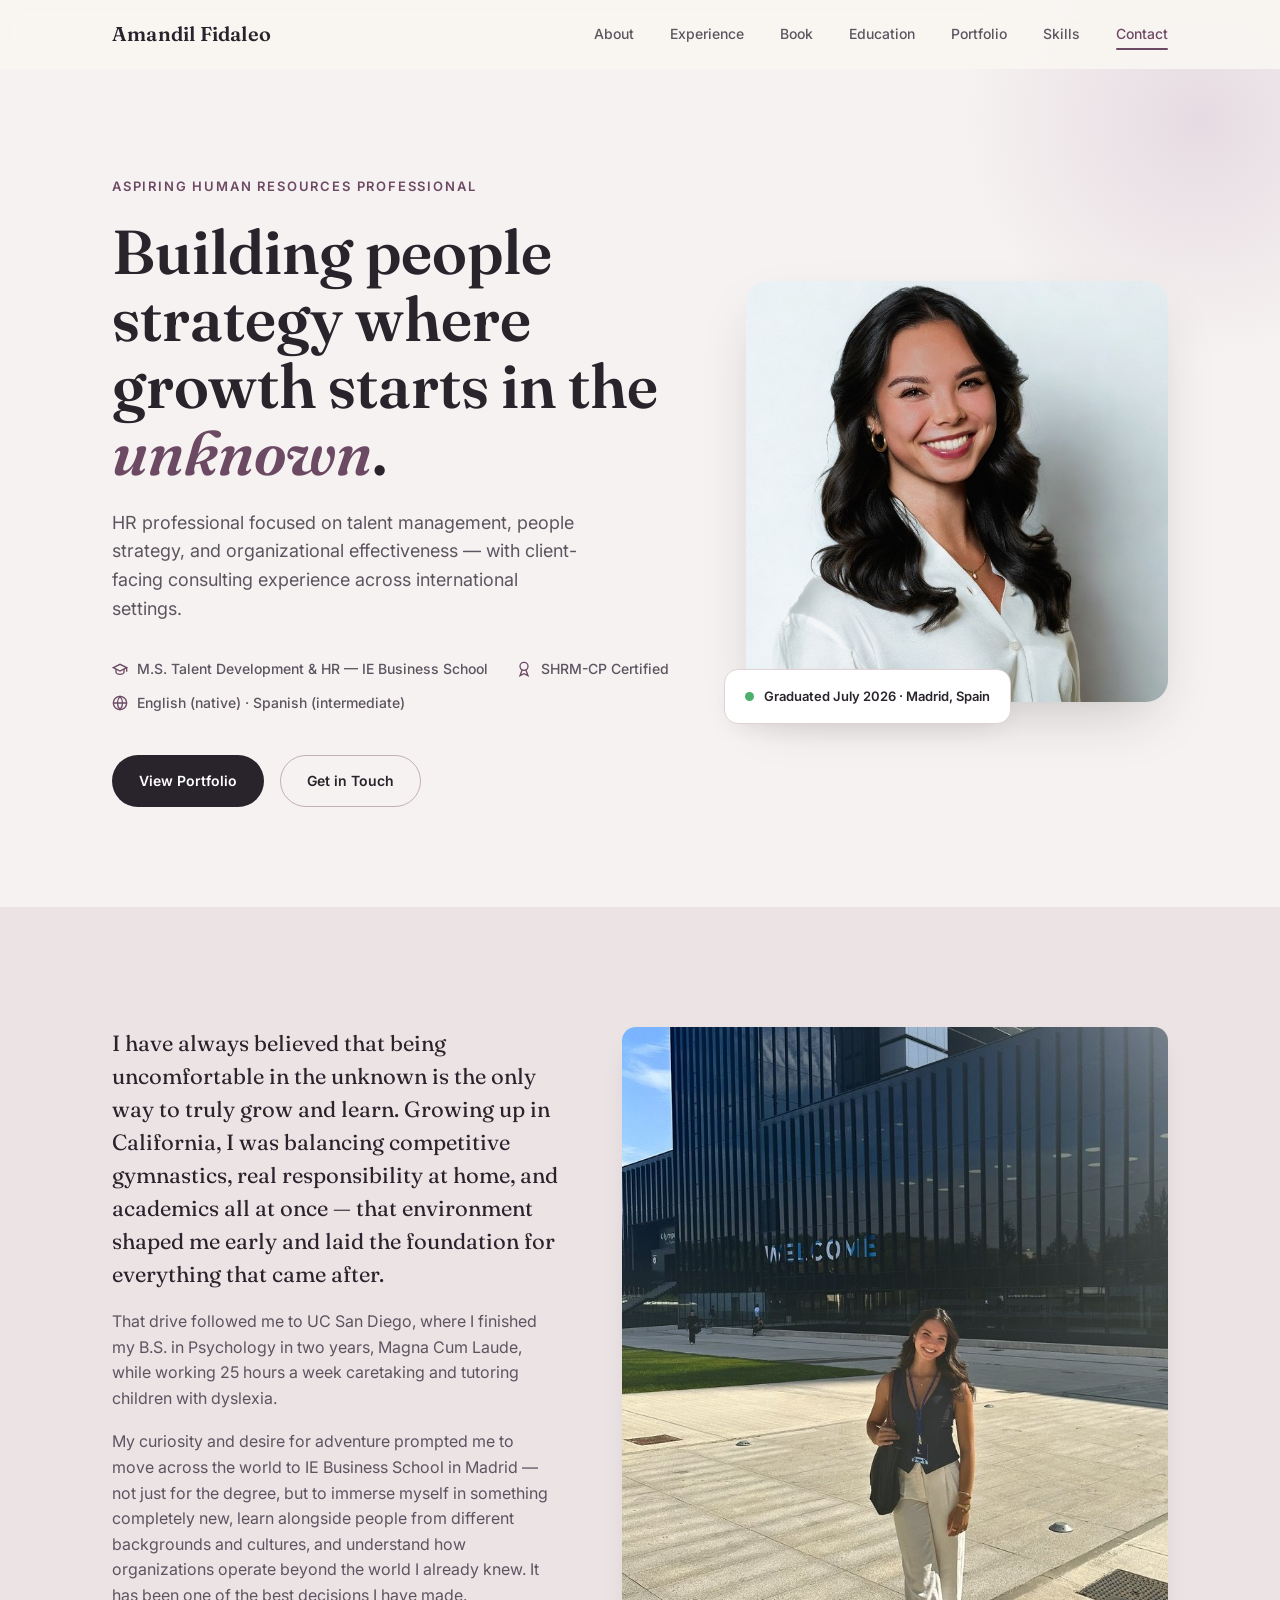
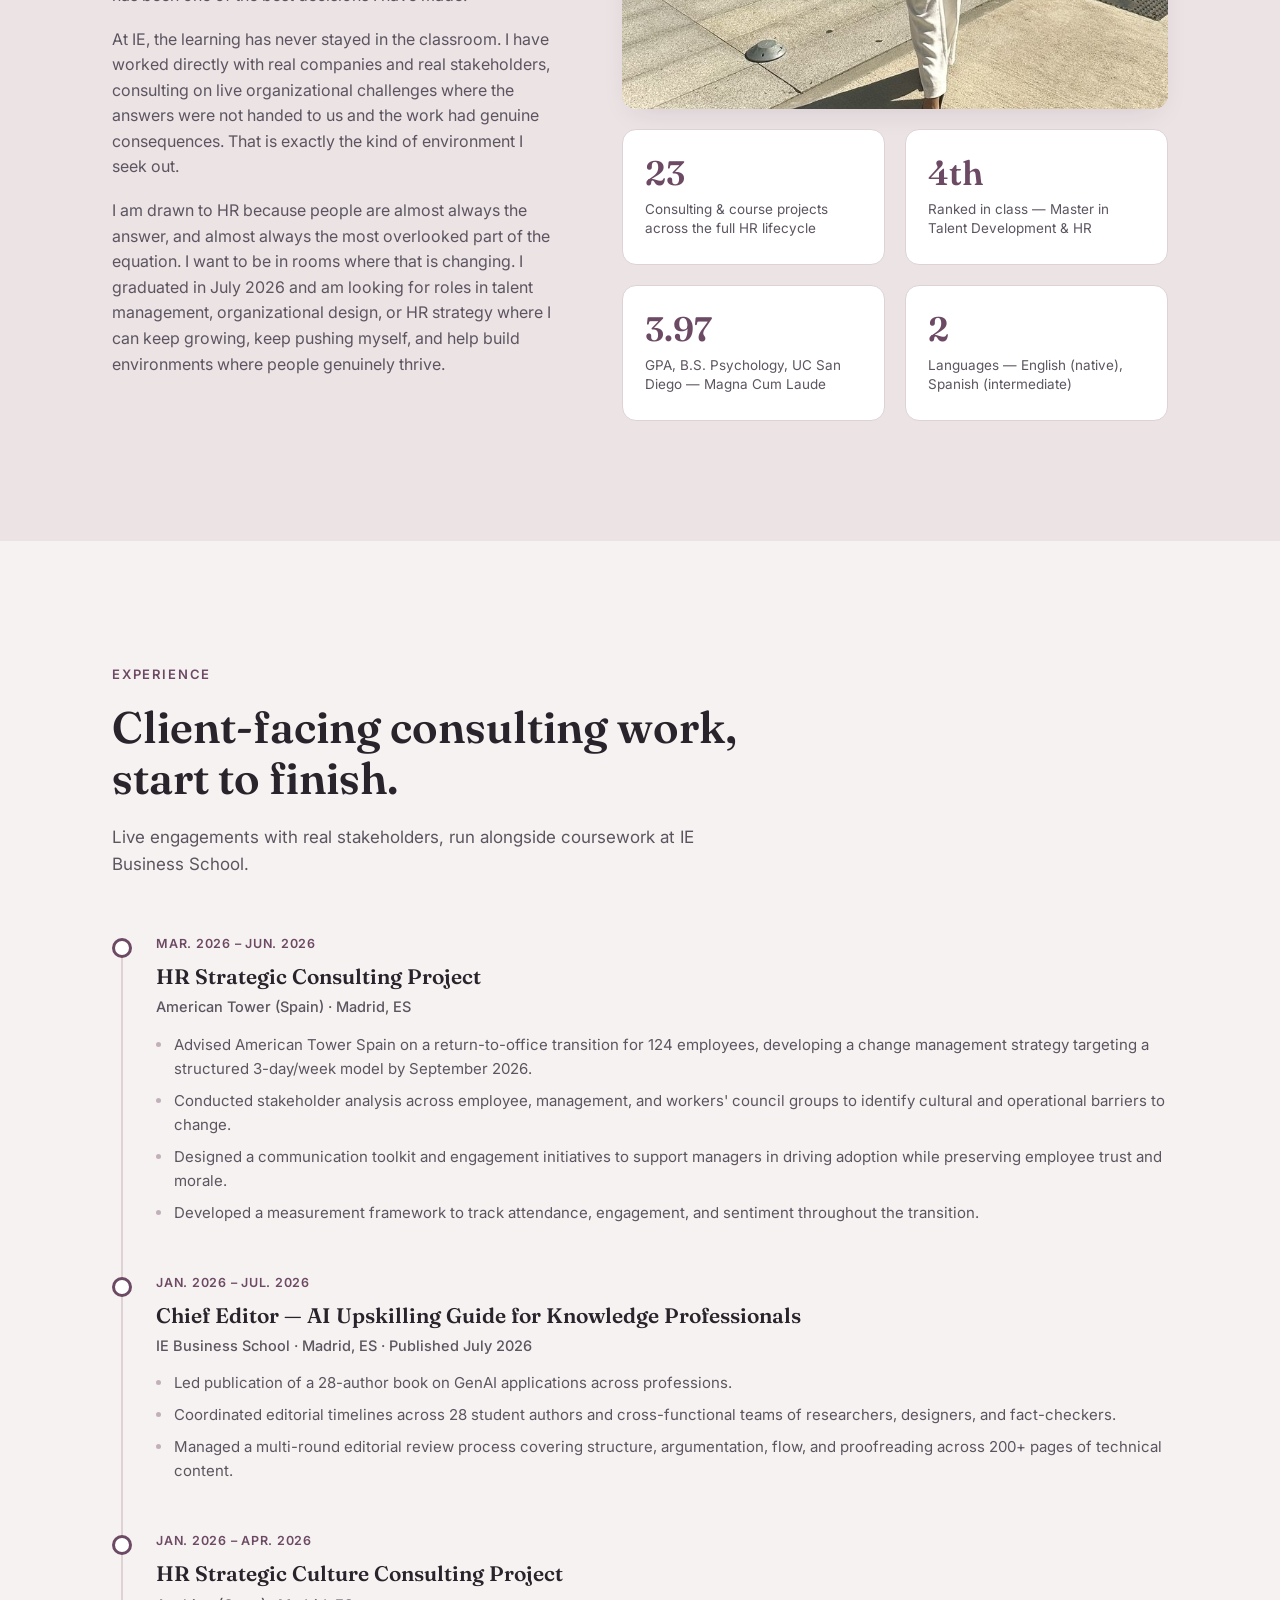
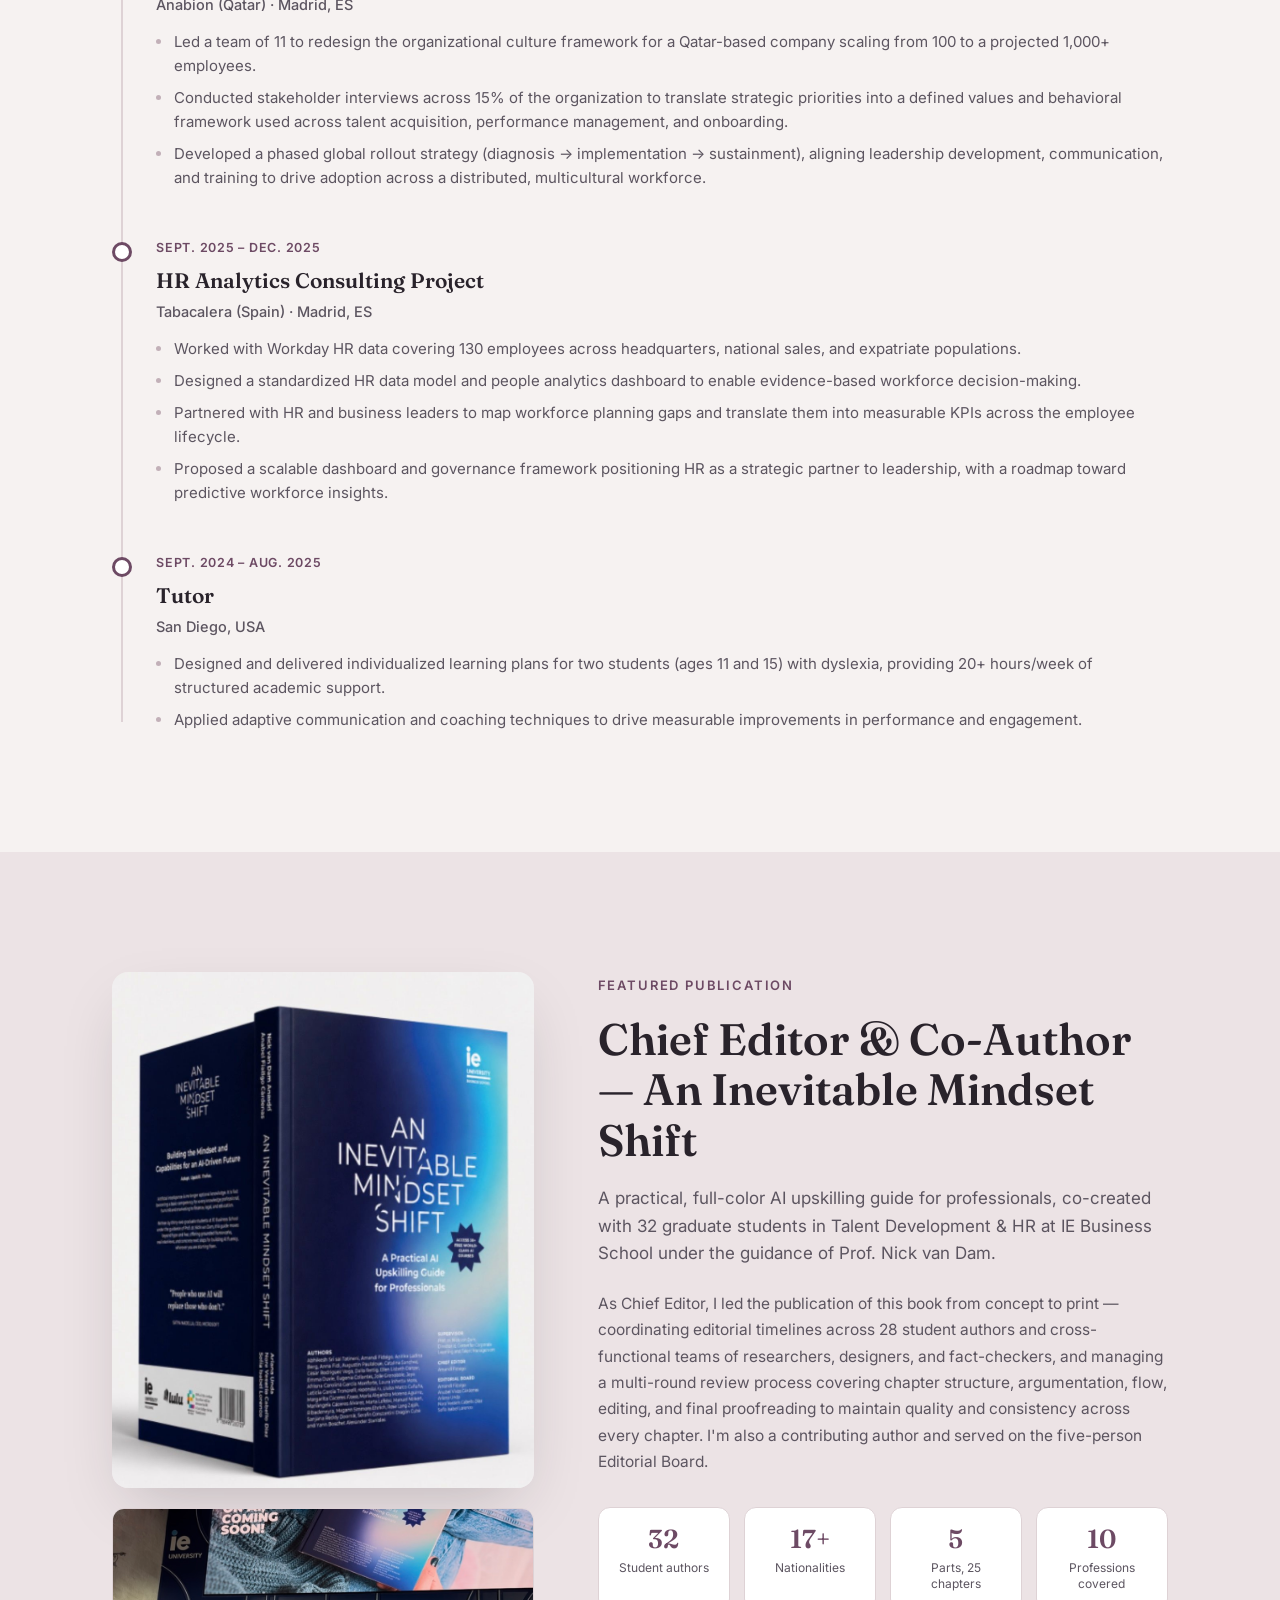
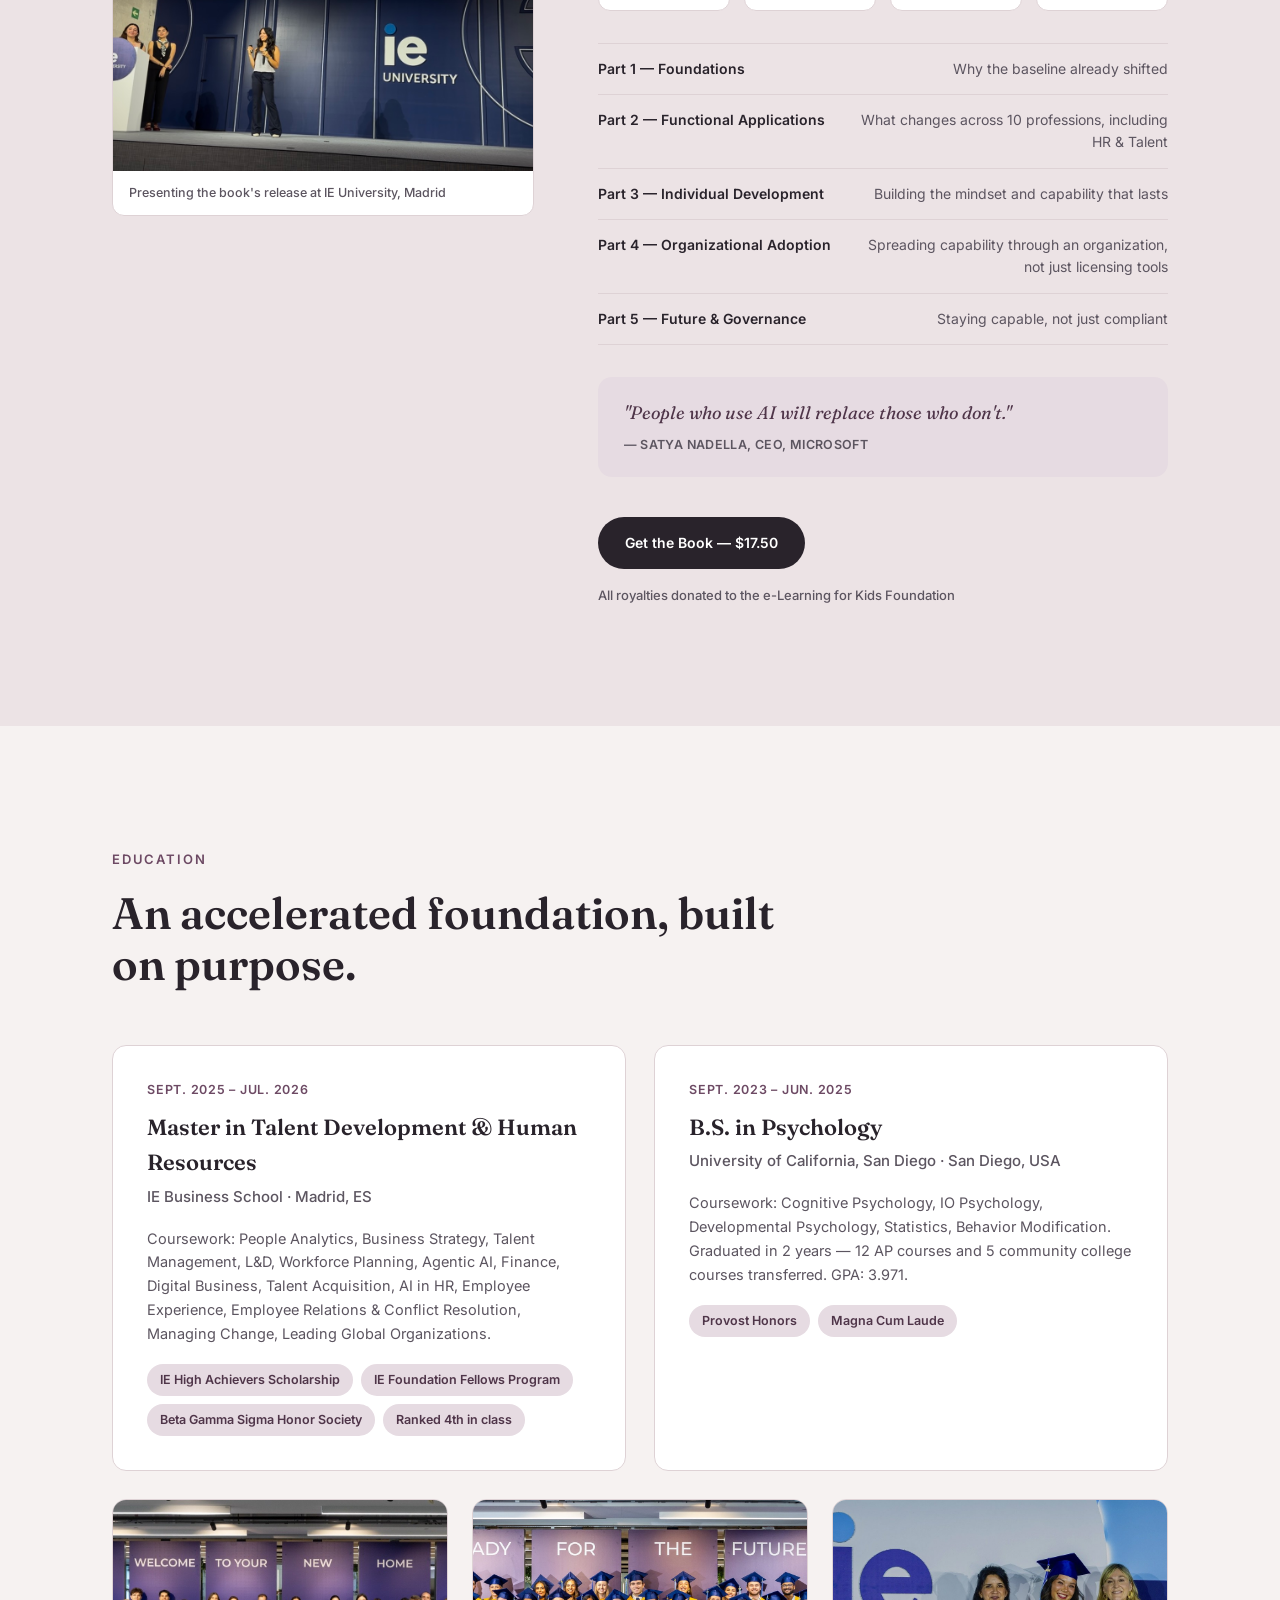
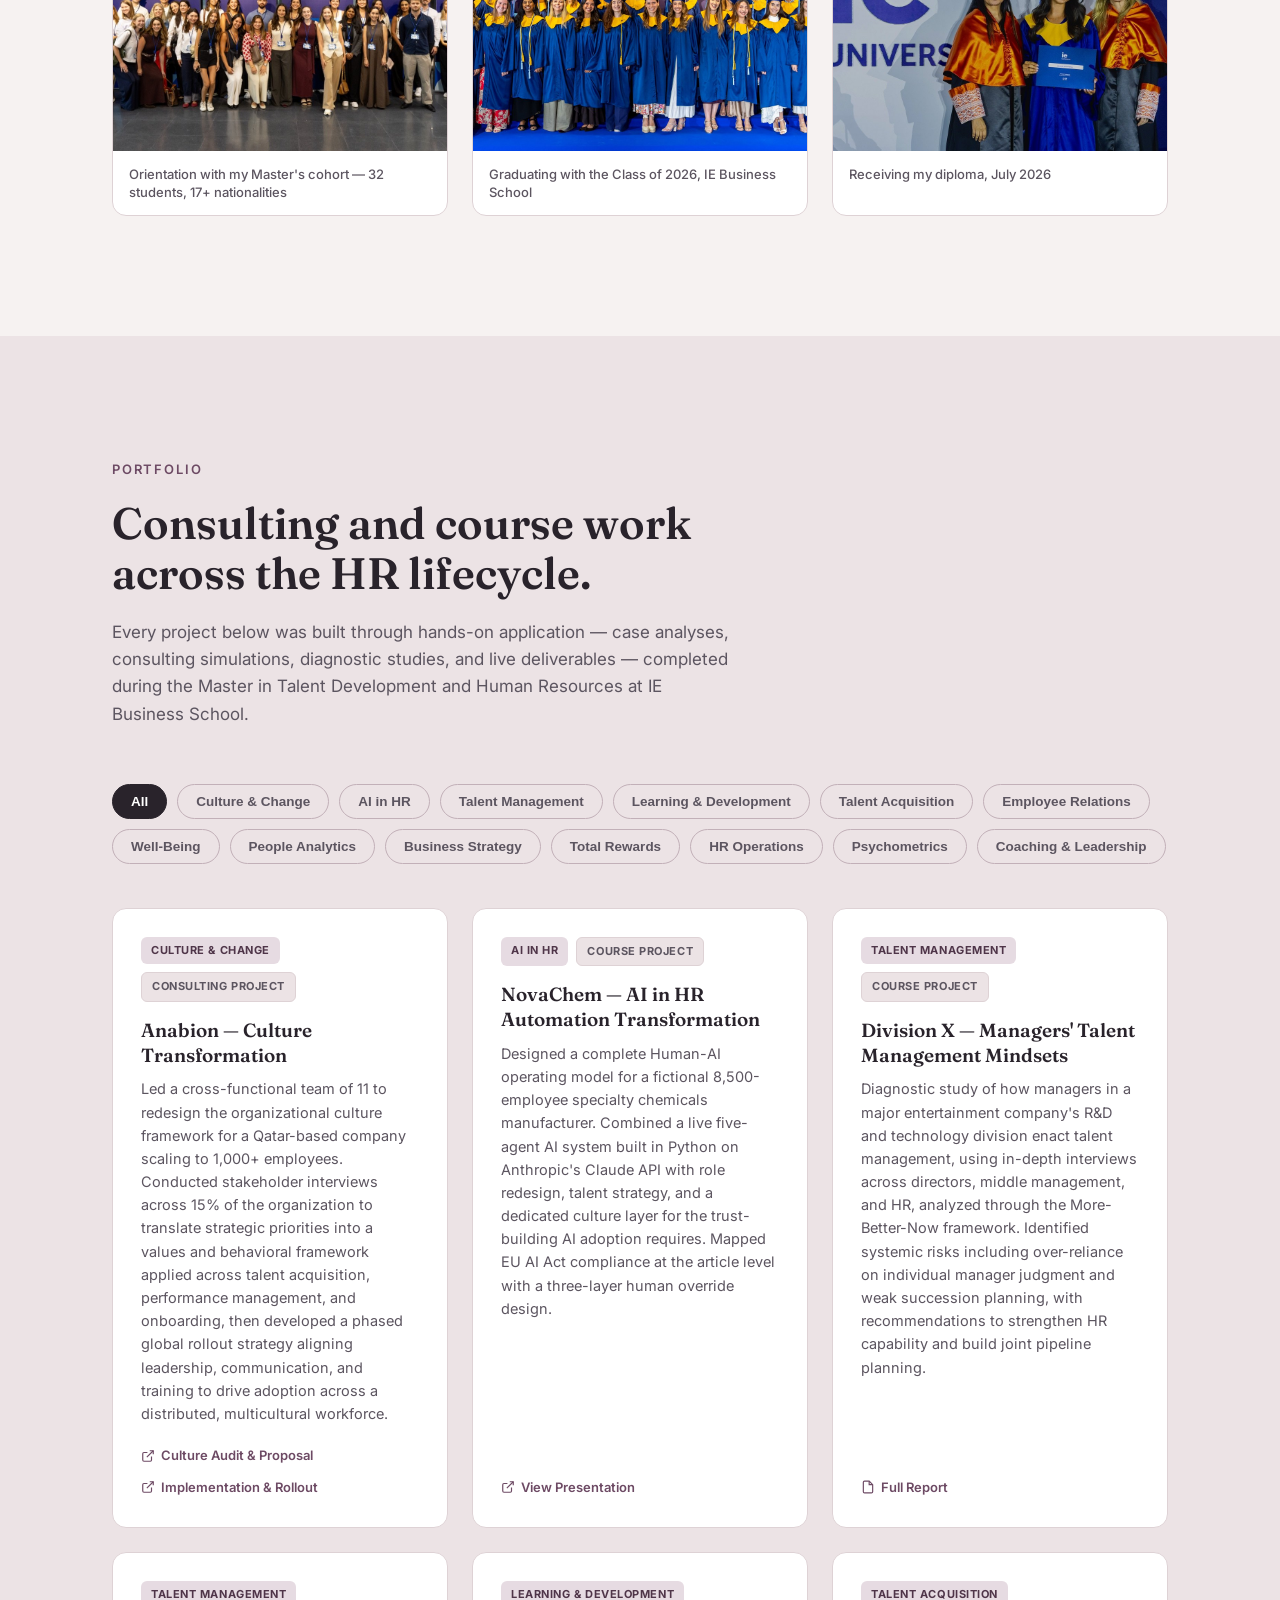
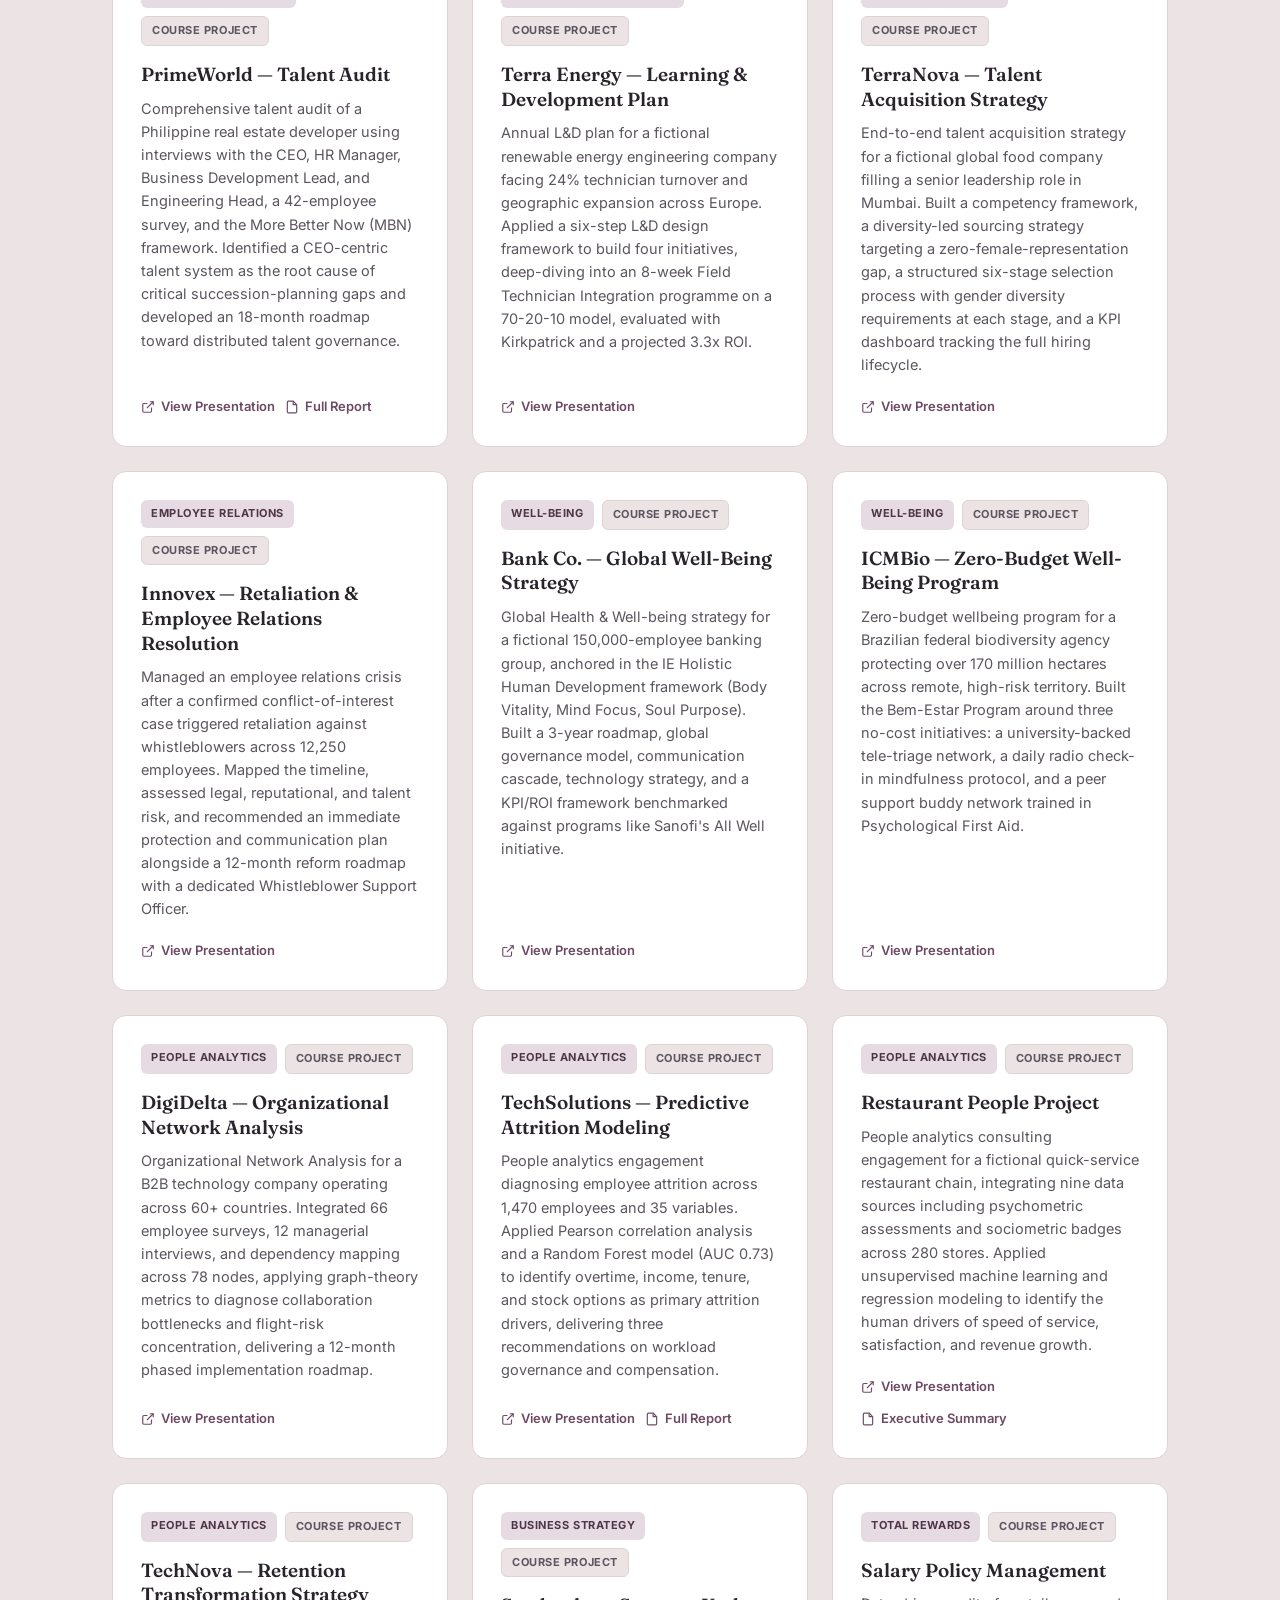
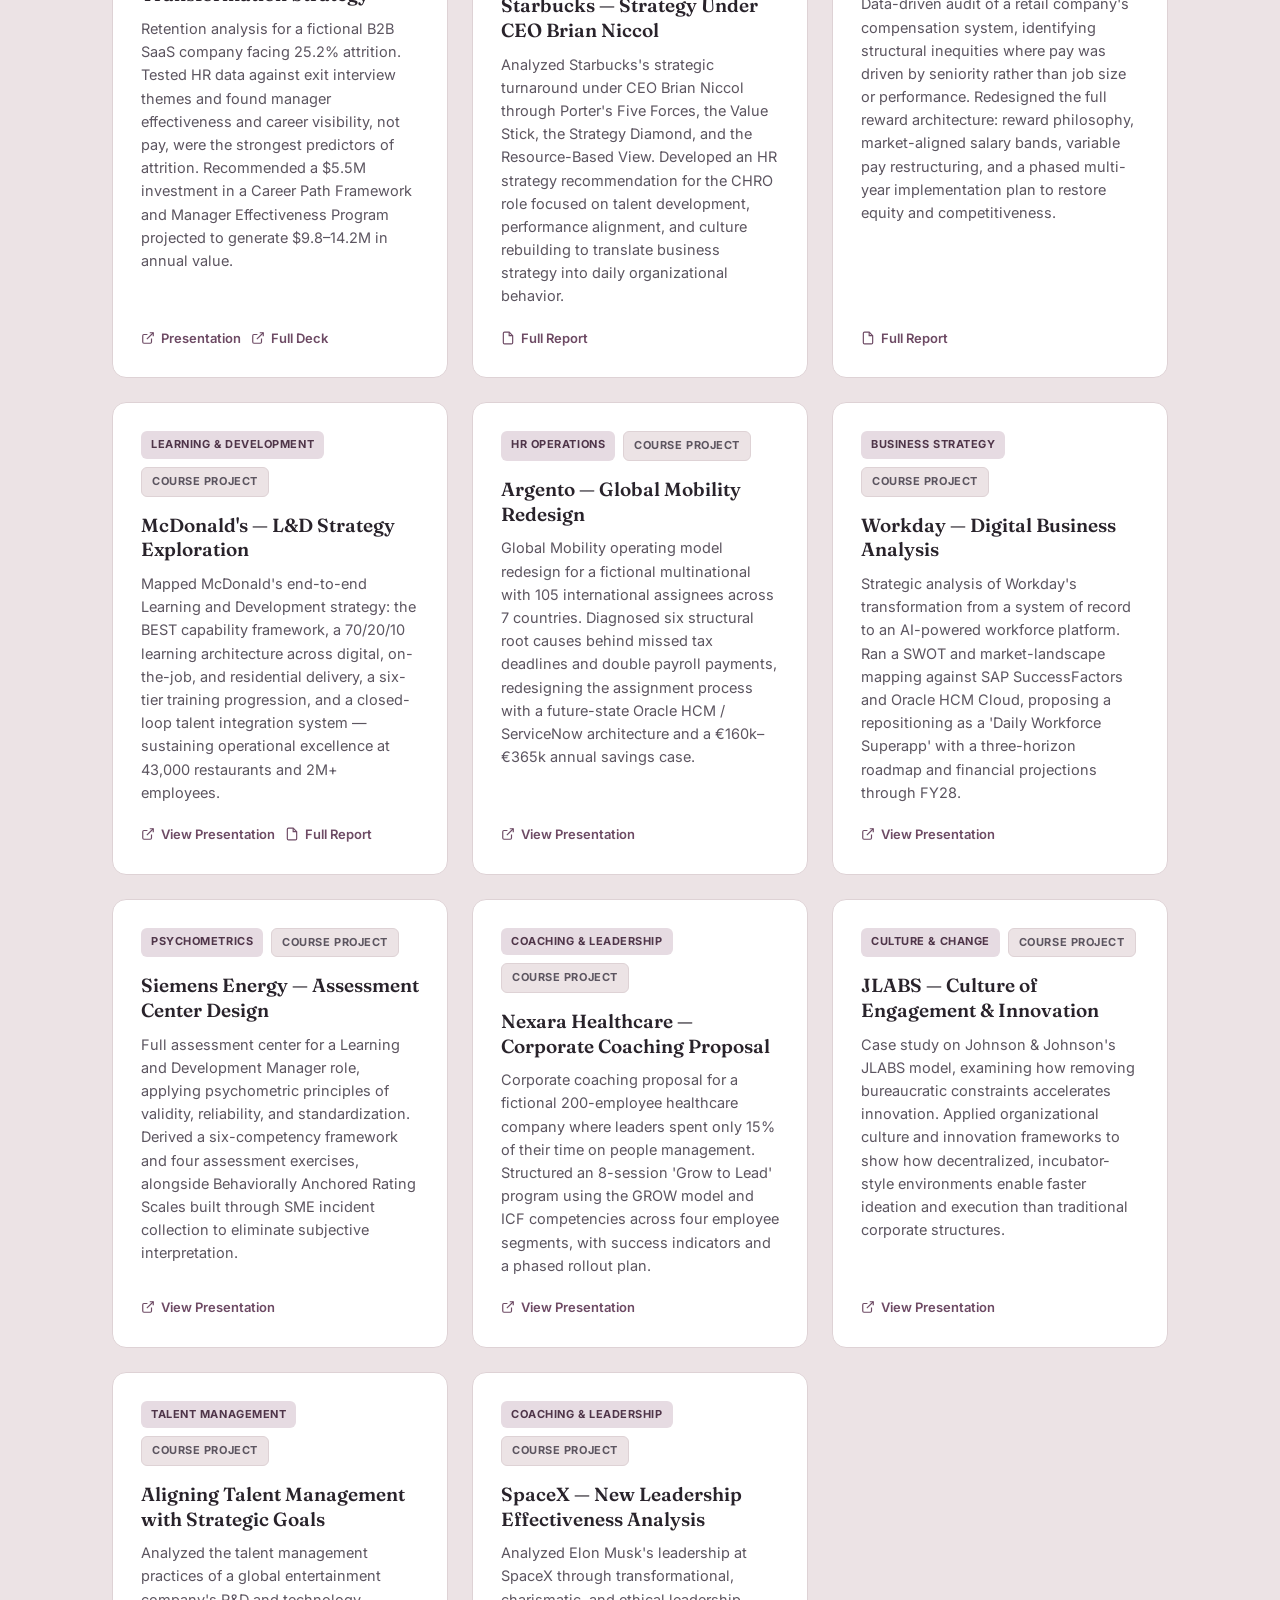
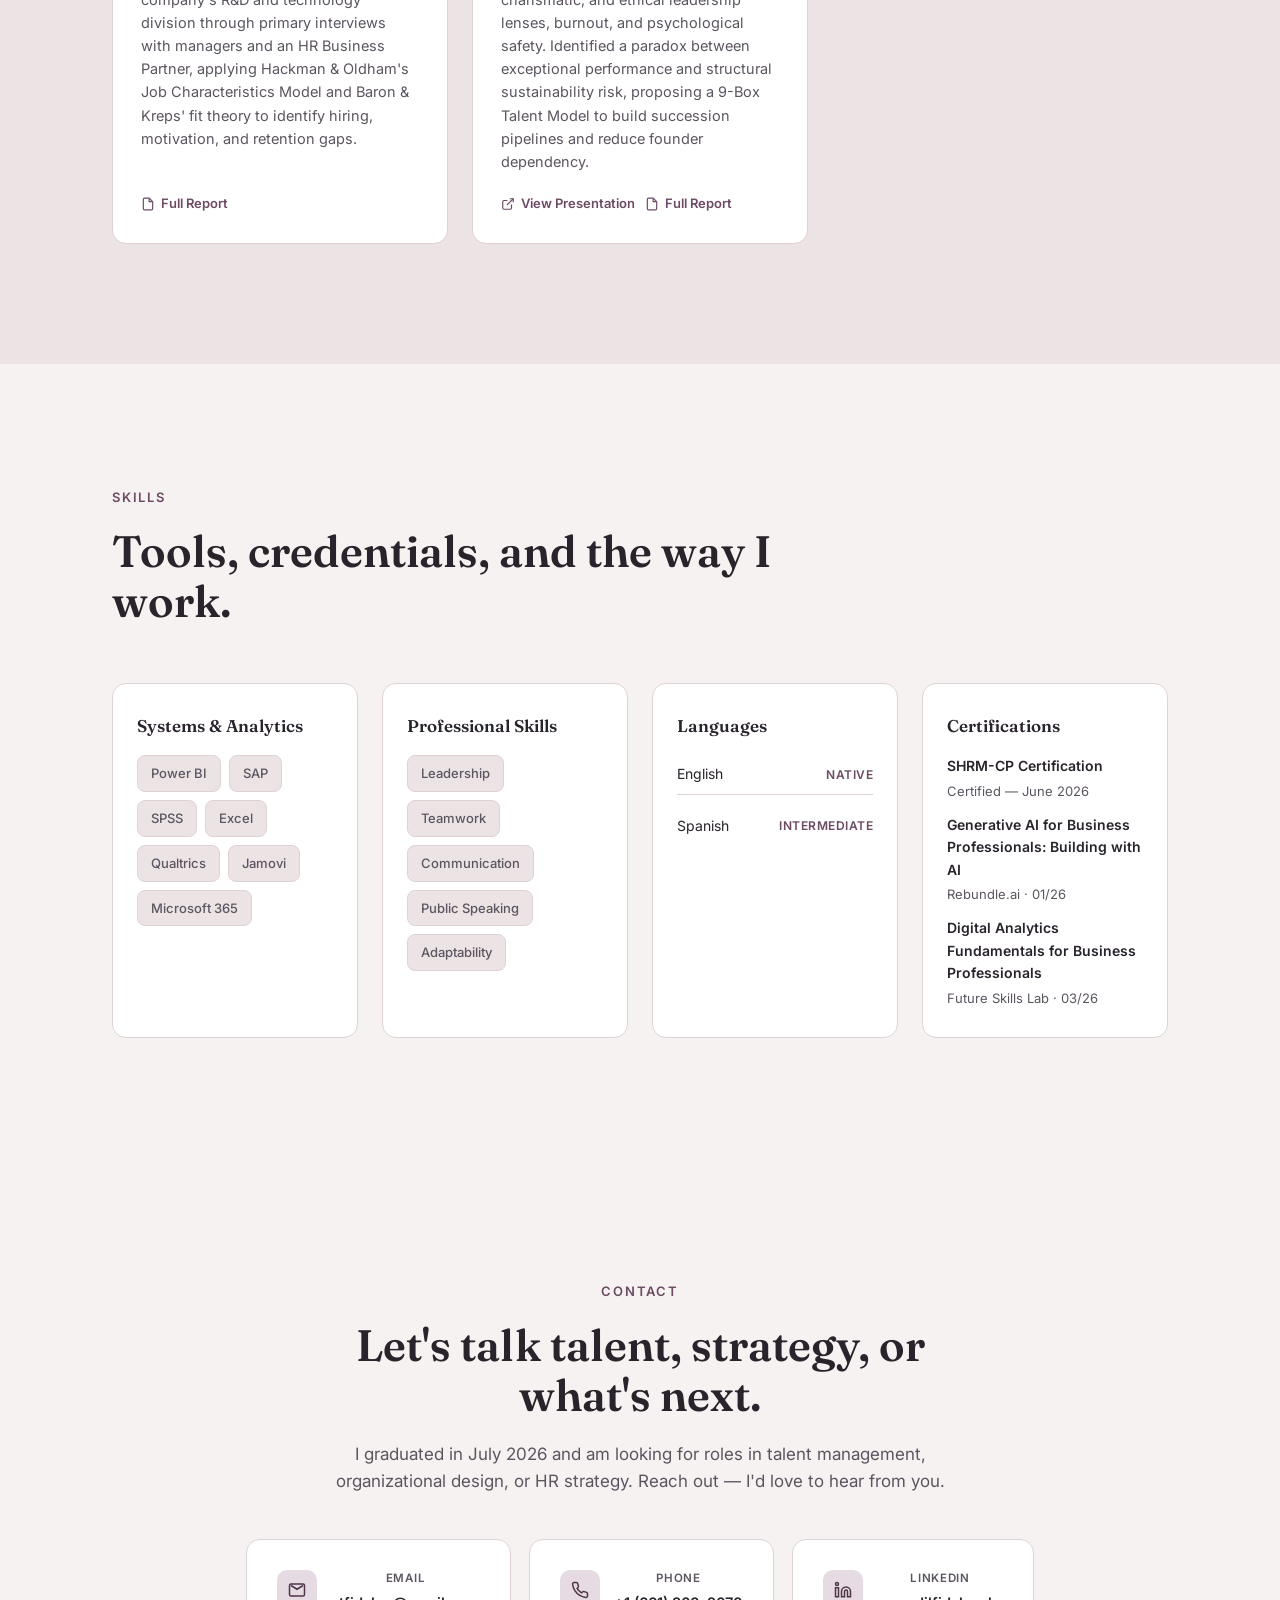
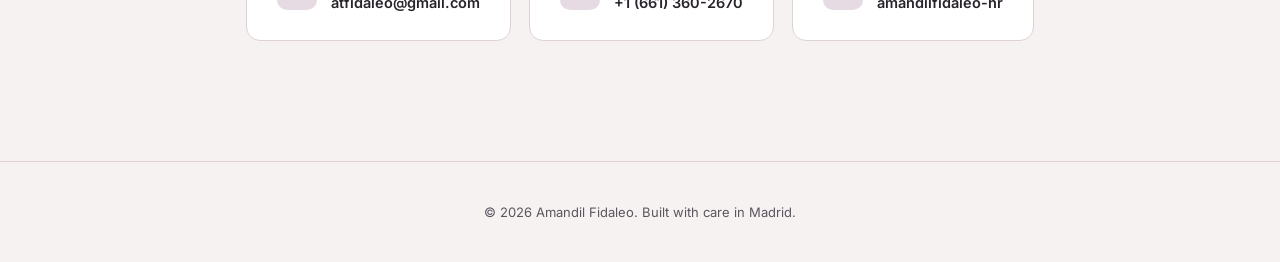
==== commit e765e89c: "Add files via upload" ====
--- a/index.html
+++ b/index.html
@@ -34,7 +34,7 @@
   <div class="container hero-inner">
     <div class="hero-copy">
       <div class="hero-eyebrow">Aspiring Human Resources Professional</div>
-      <h1>Building people strategies that help individuals <em>grow</em> and organizations <em>thrive</em>.</h1>
+      <h1>Building people strategy where growth starts in the <em>unknown</em>.</h1>
       <p class="hero-sub">HR professional focused on talent management, people strategy, and organizational effectiveness — with client-facing consulting experience across international settings.</p>
 
       <div class="hero-facts">
@@ -44,11 +44,11 @@
         </div>
         <div class="hero-fact">
           <svg width="16" height="16" viewBox="0 0 24 24" fill="none" stroke="currentColor" stroke-width="2"><circle cx="12" cy="8" r="6"/><path d="M9 14 6 22l6-3 6 3-3-8"/></svg>
-          B.S. Psychology - UC San Diego
+          SHRM-CP Certified
         </div>
         <div class="hero-fact">
           <svg width="16" height="16" viewBox="0 0 24 24" fill="none" stroke="currentColor" stroke-width="2"><circle cx="12" cy="12" r="10"/><path d="M2 12h20M12 2a15 15 0 0 1 0 20 15 15 0 0 1 0-20Z"/></svg>
-          SHRM-CP Certified
+          English (native) · Spanish (intermediate)
         </div>
       </div>
 
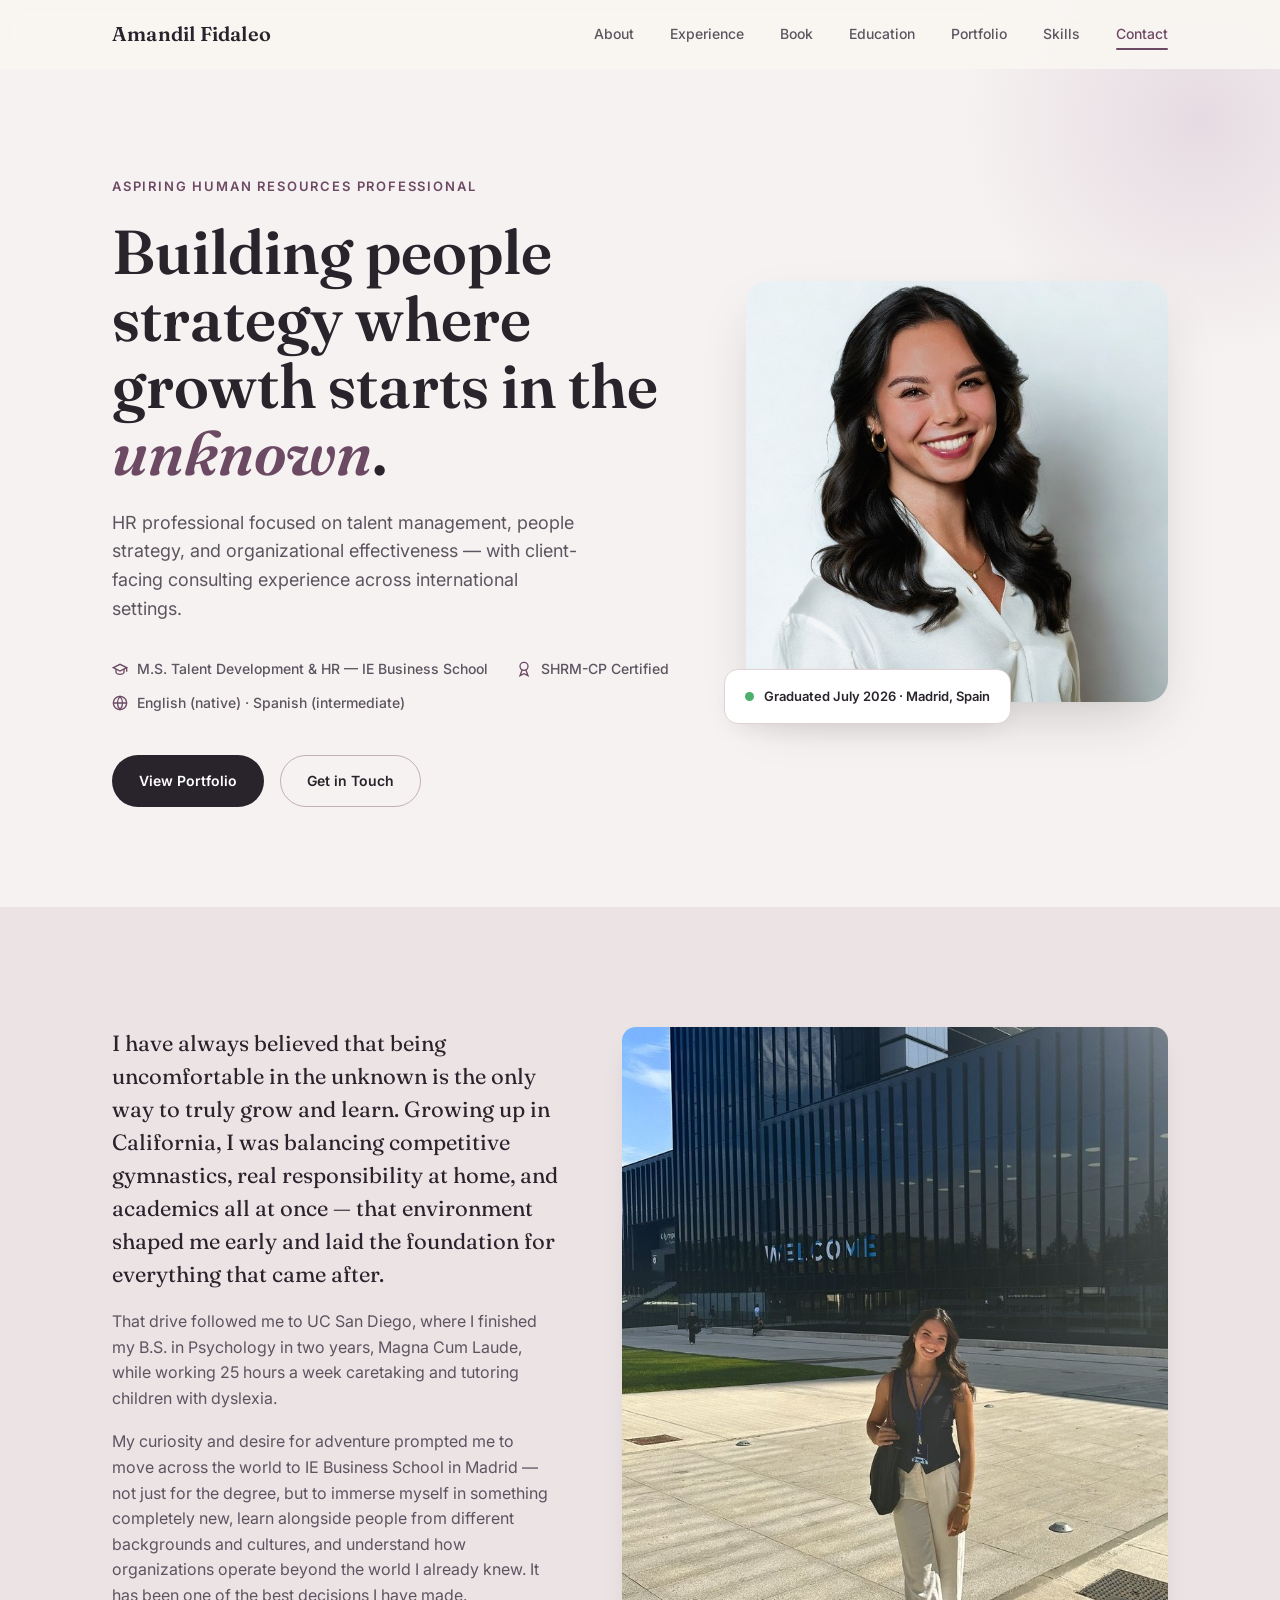
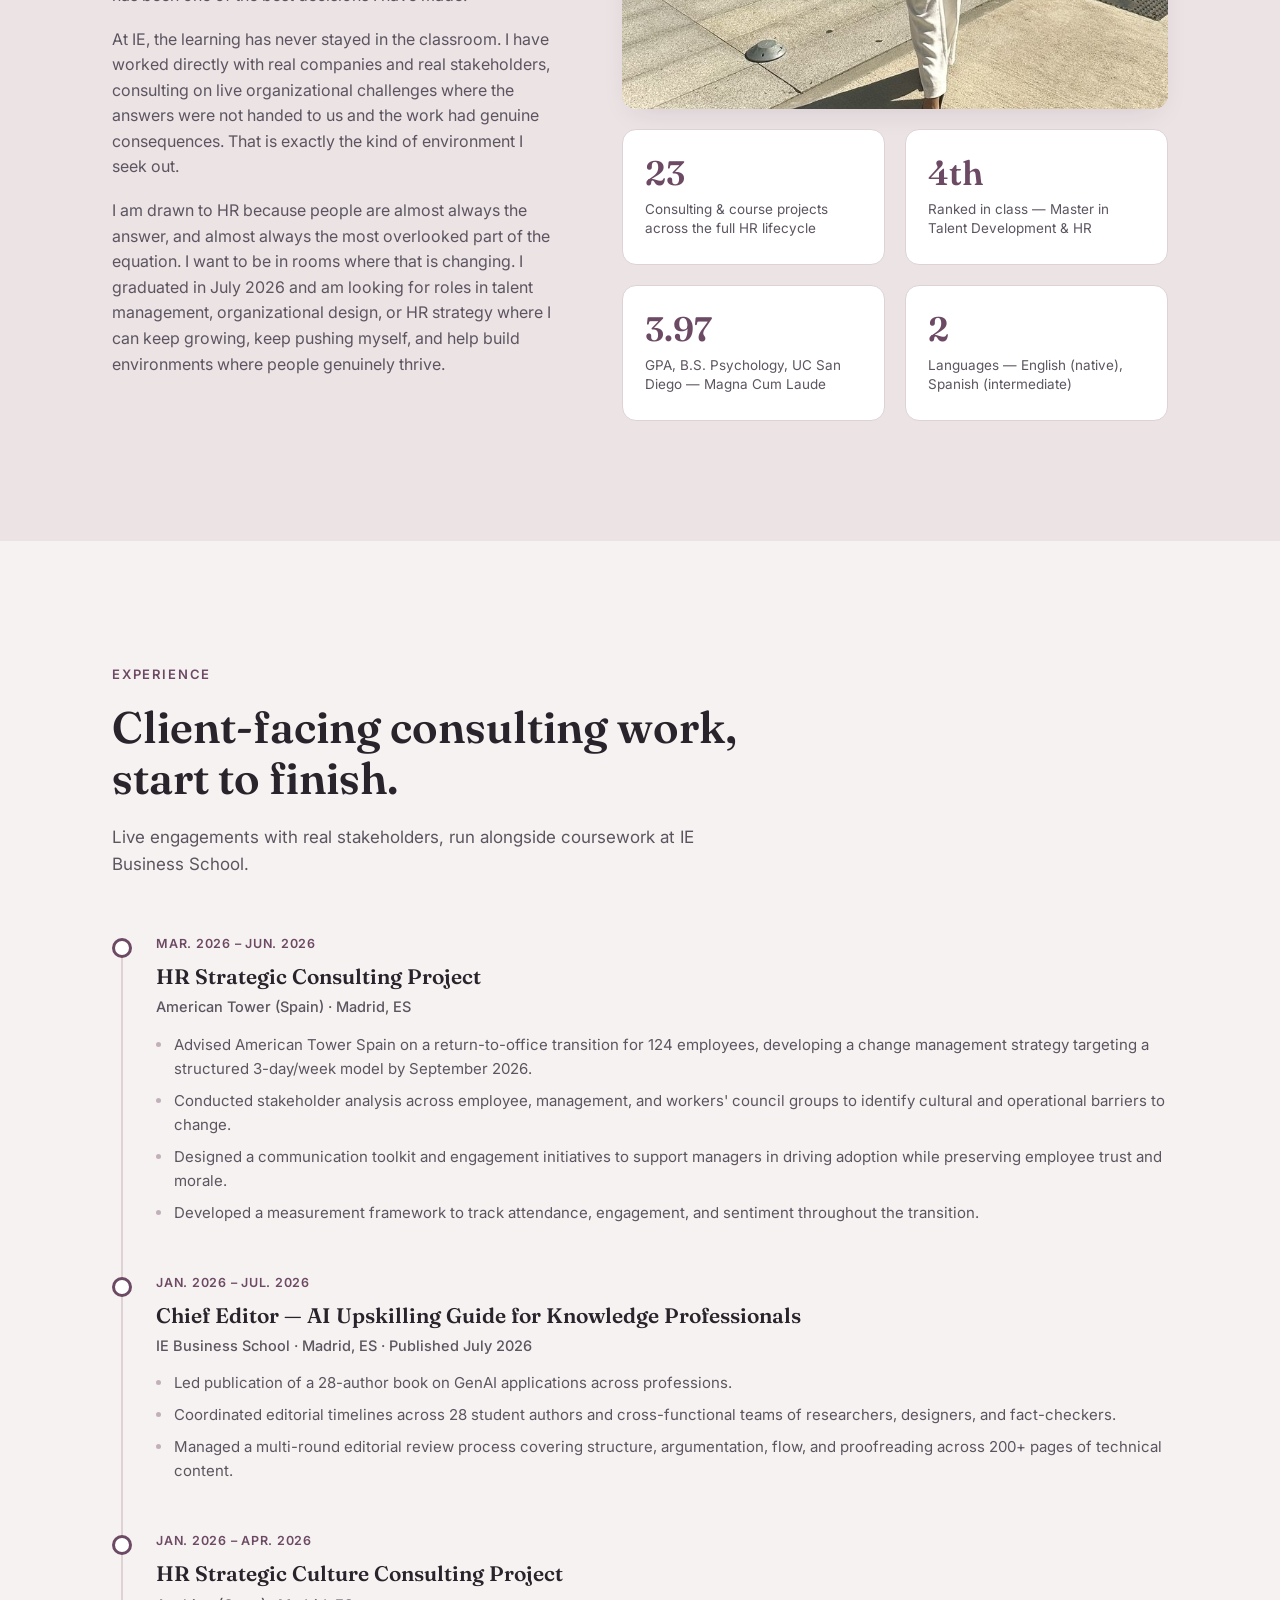
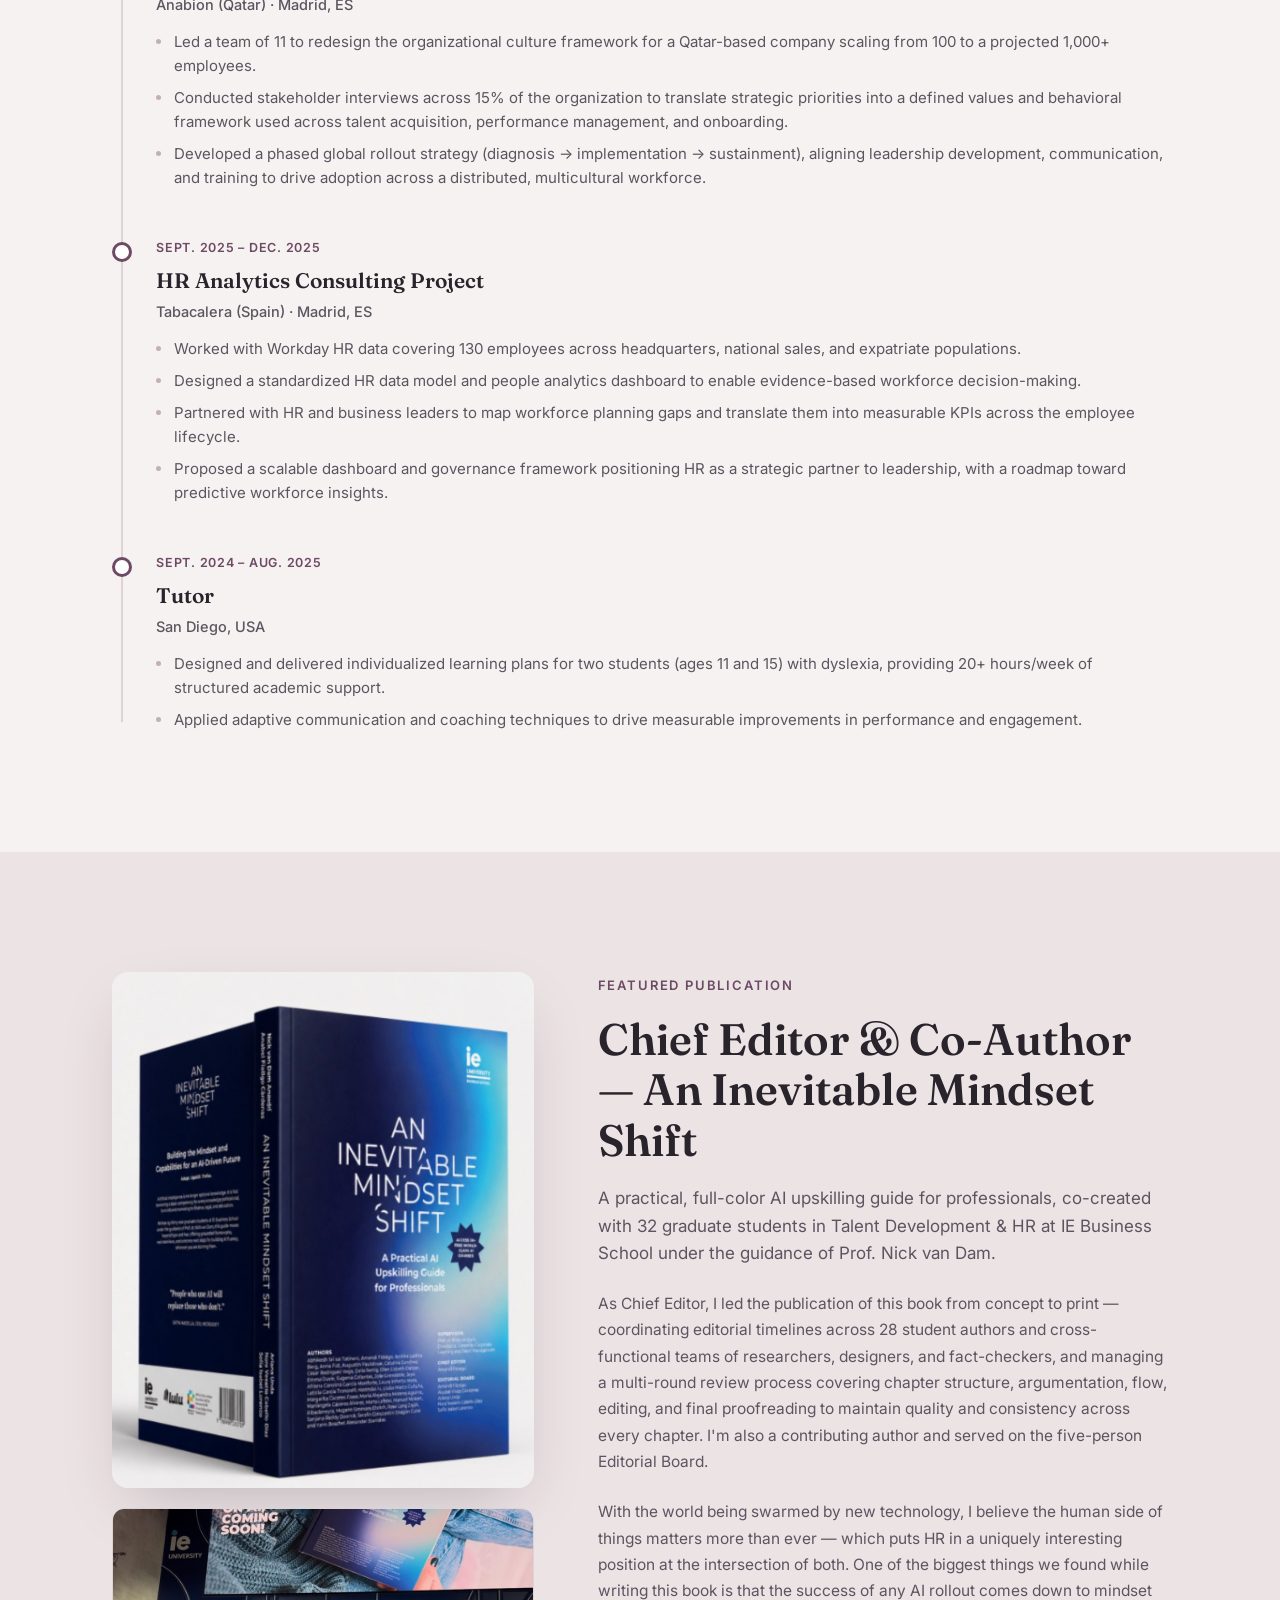
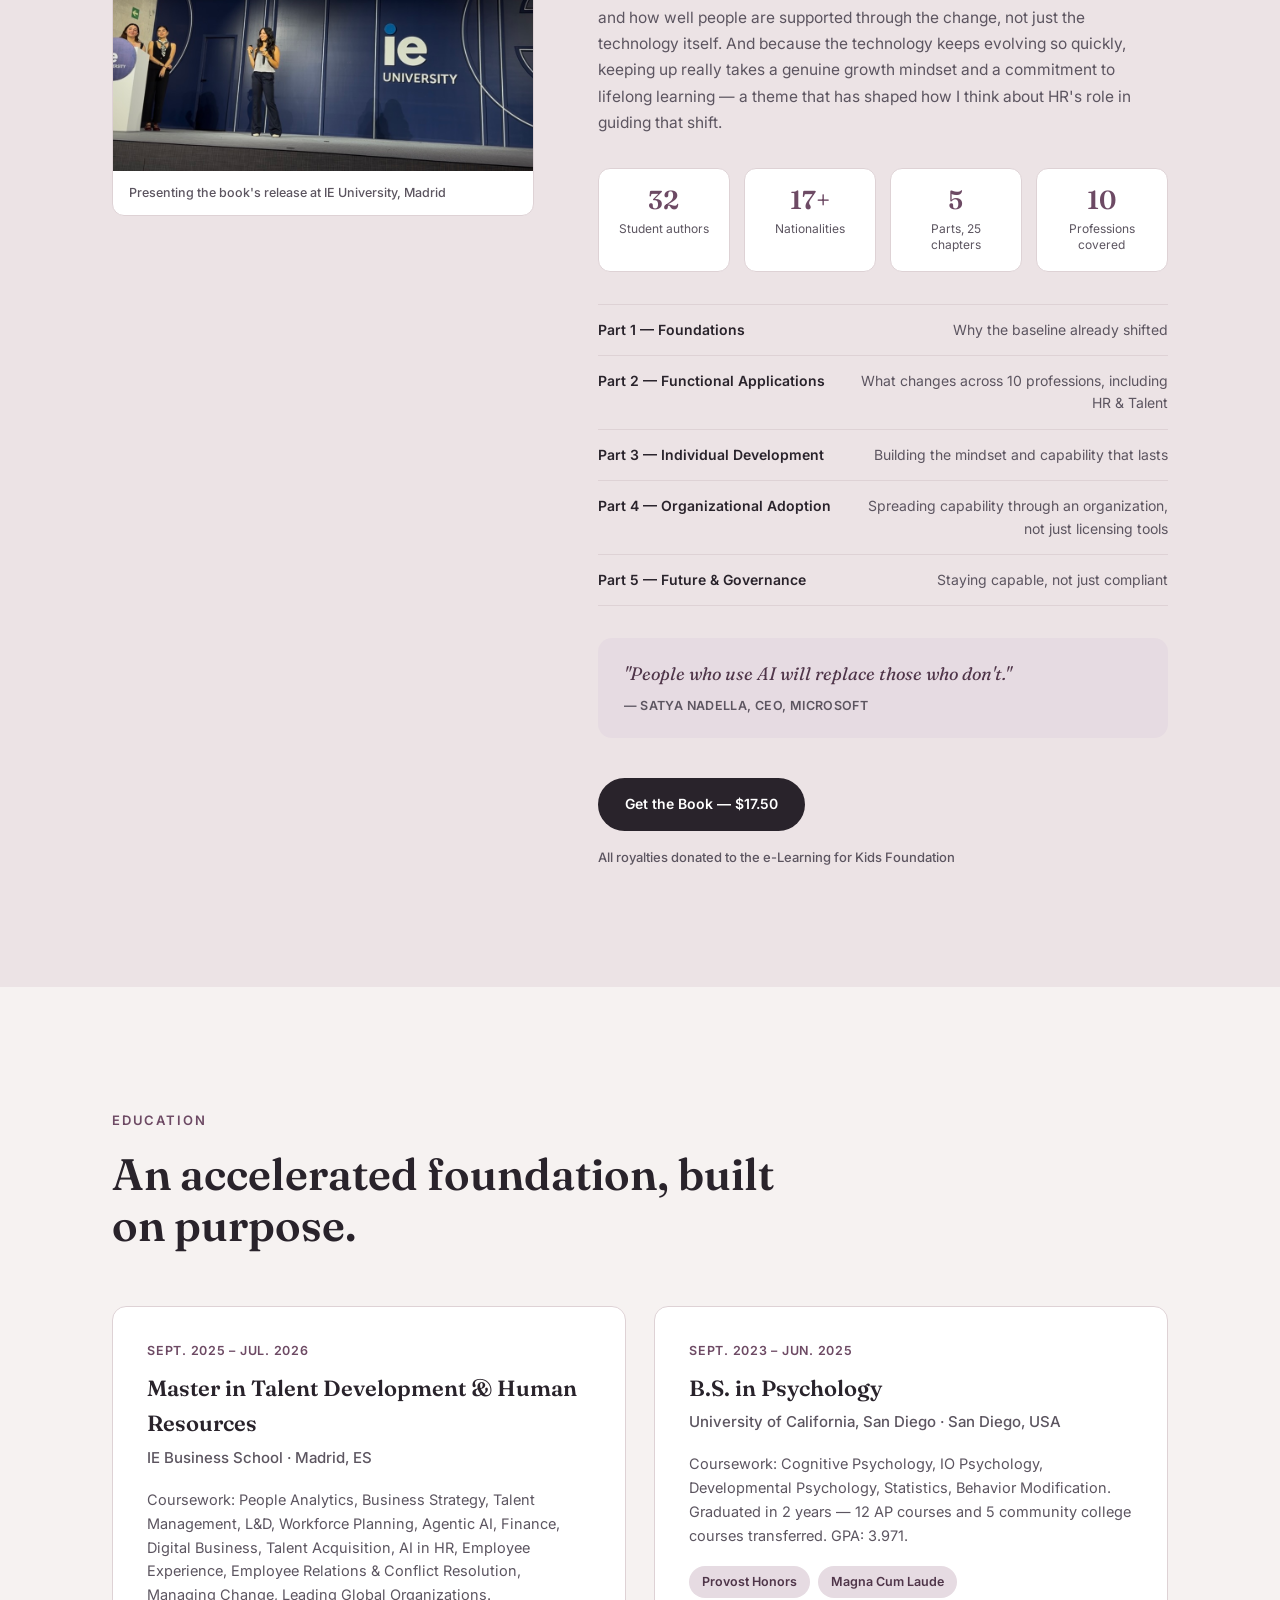
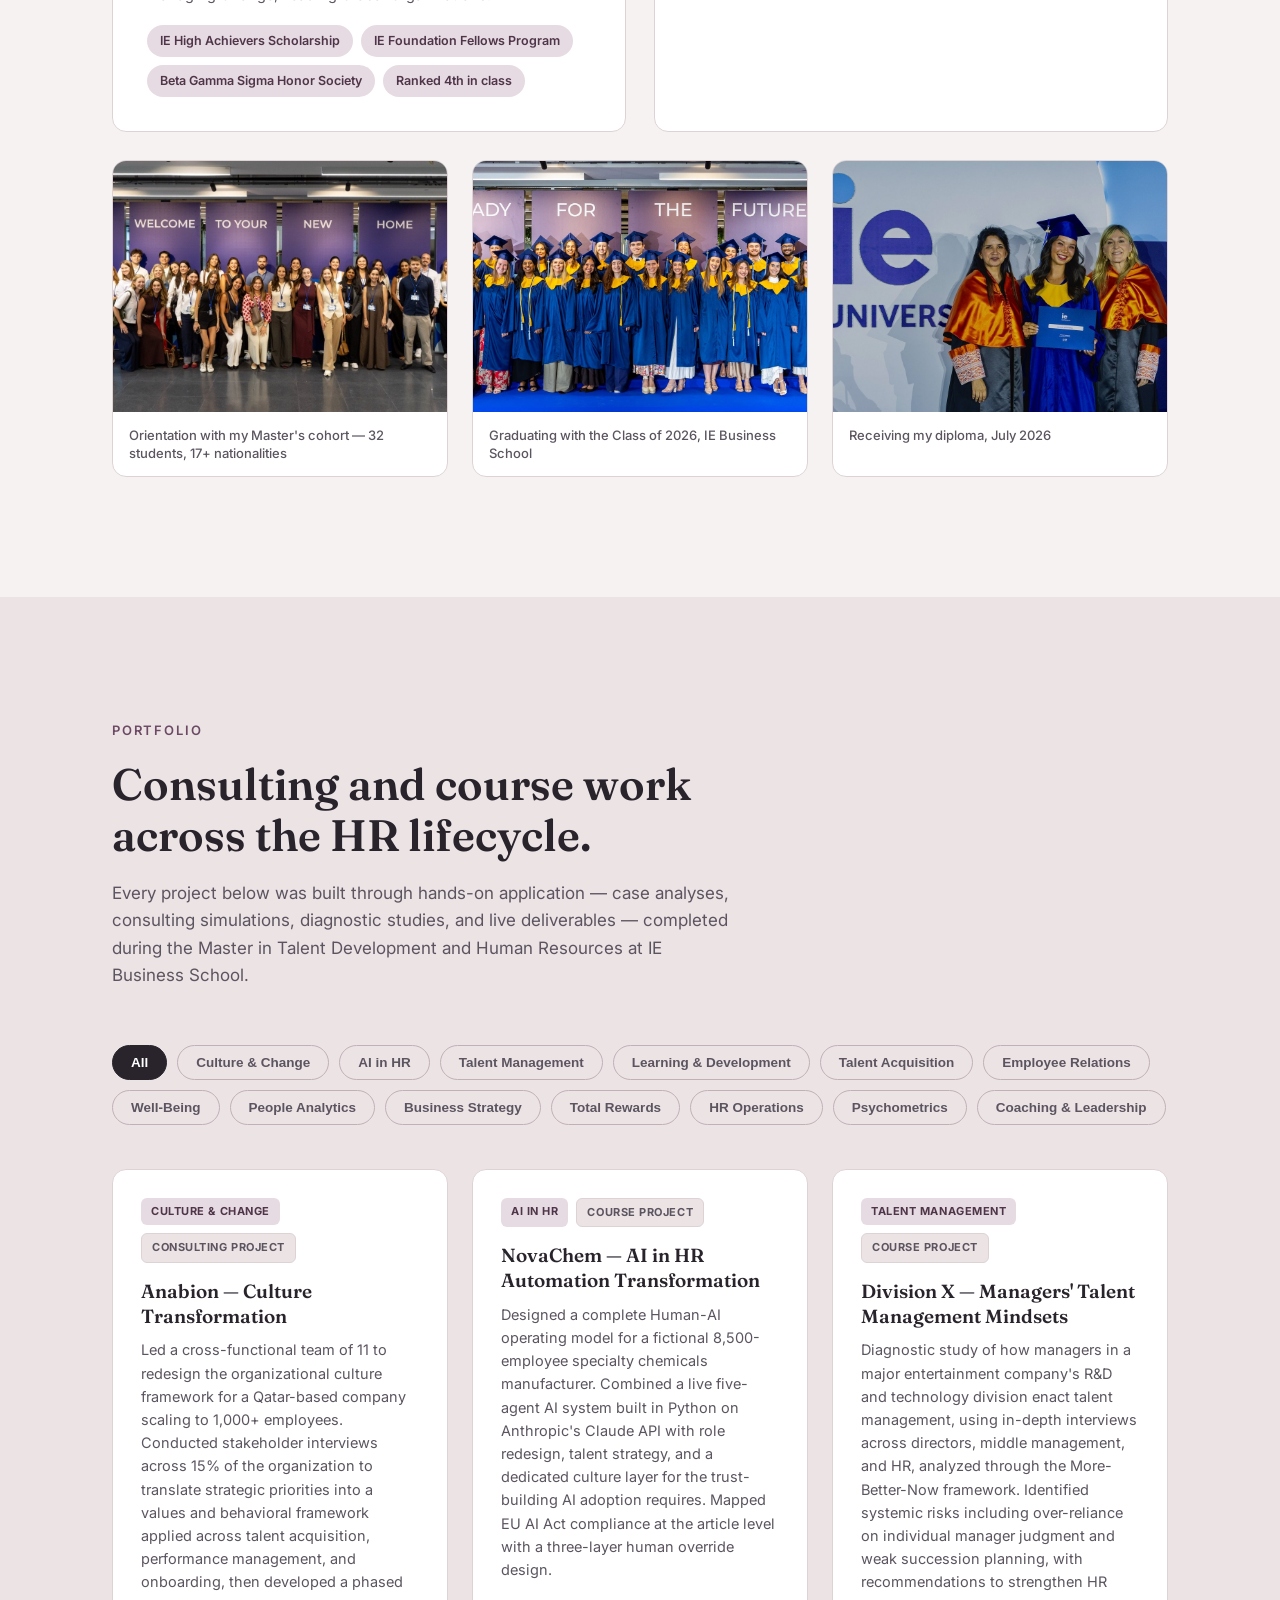
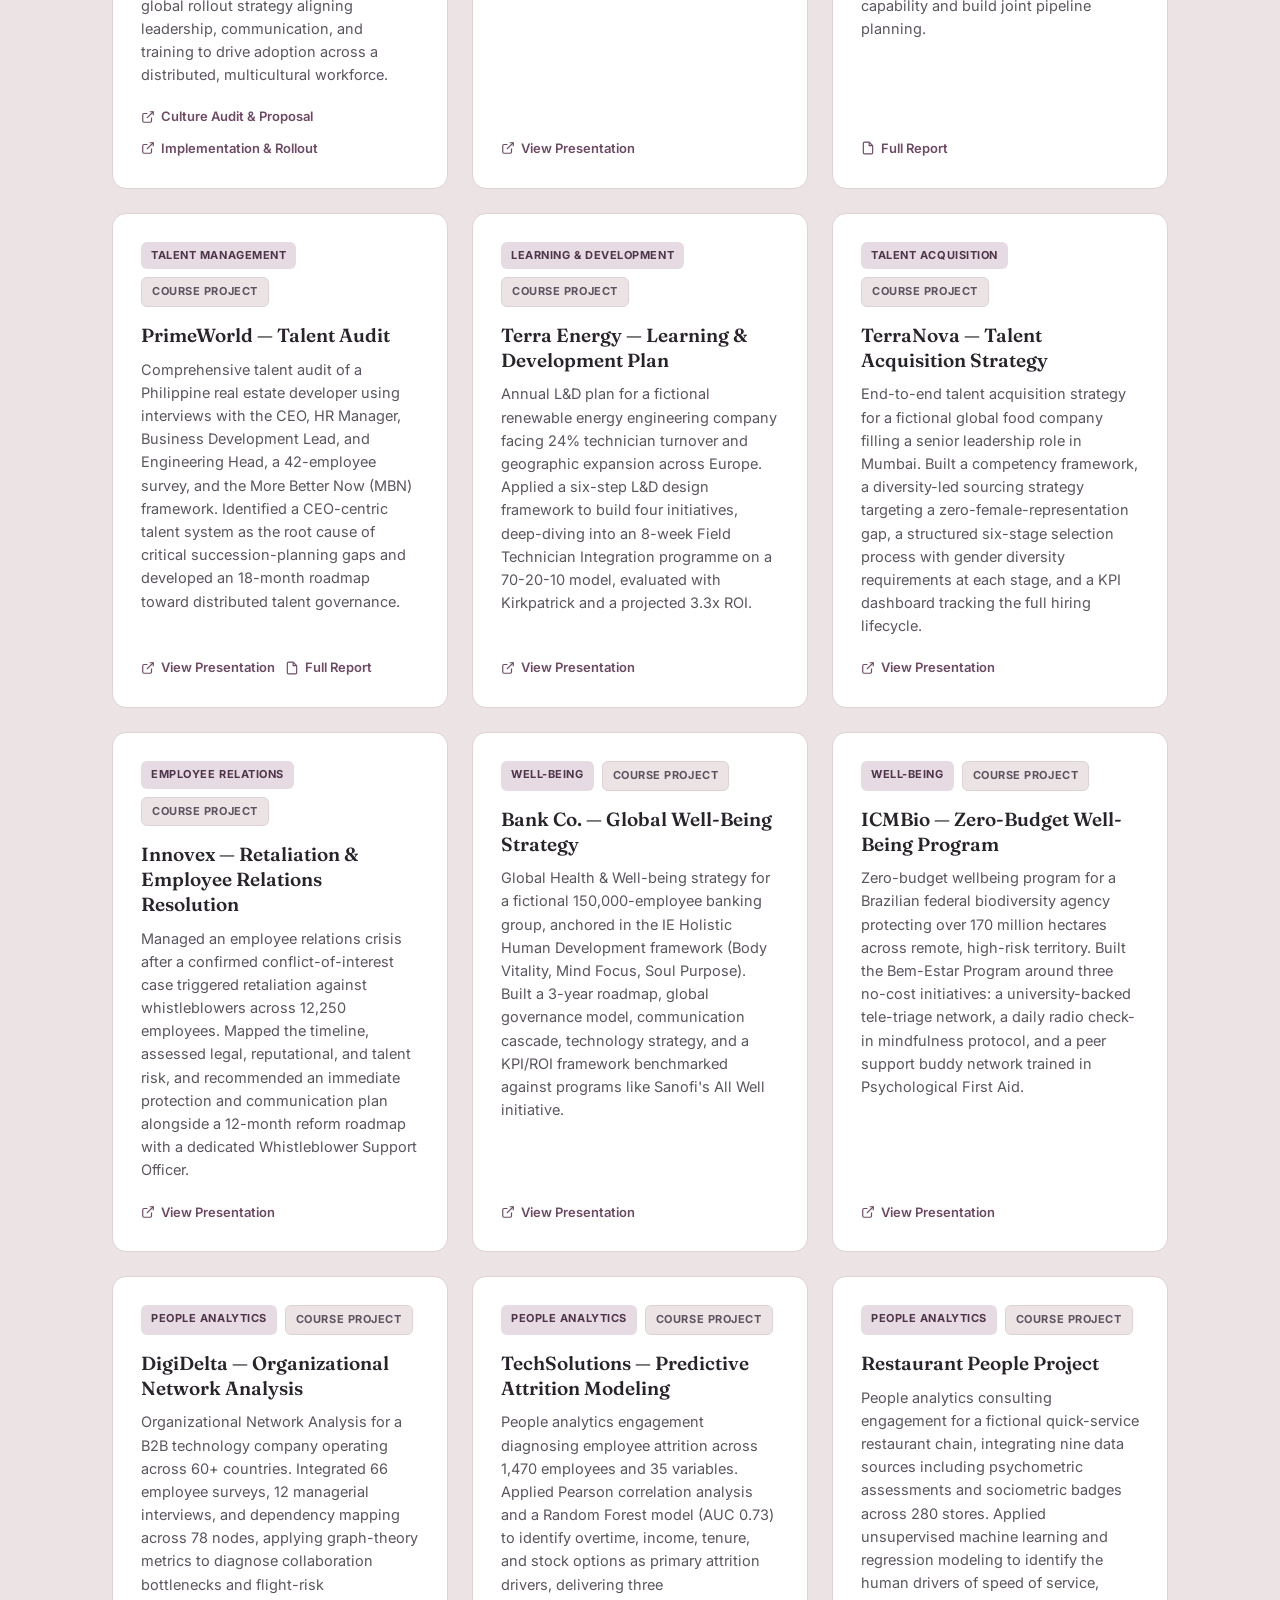
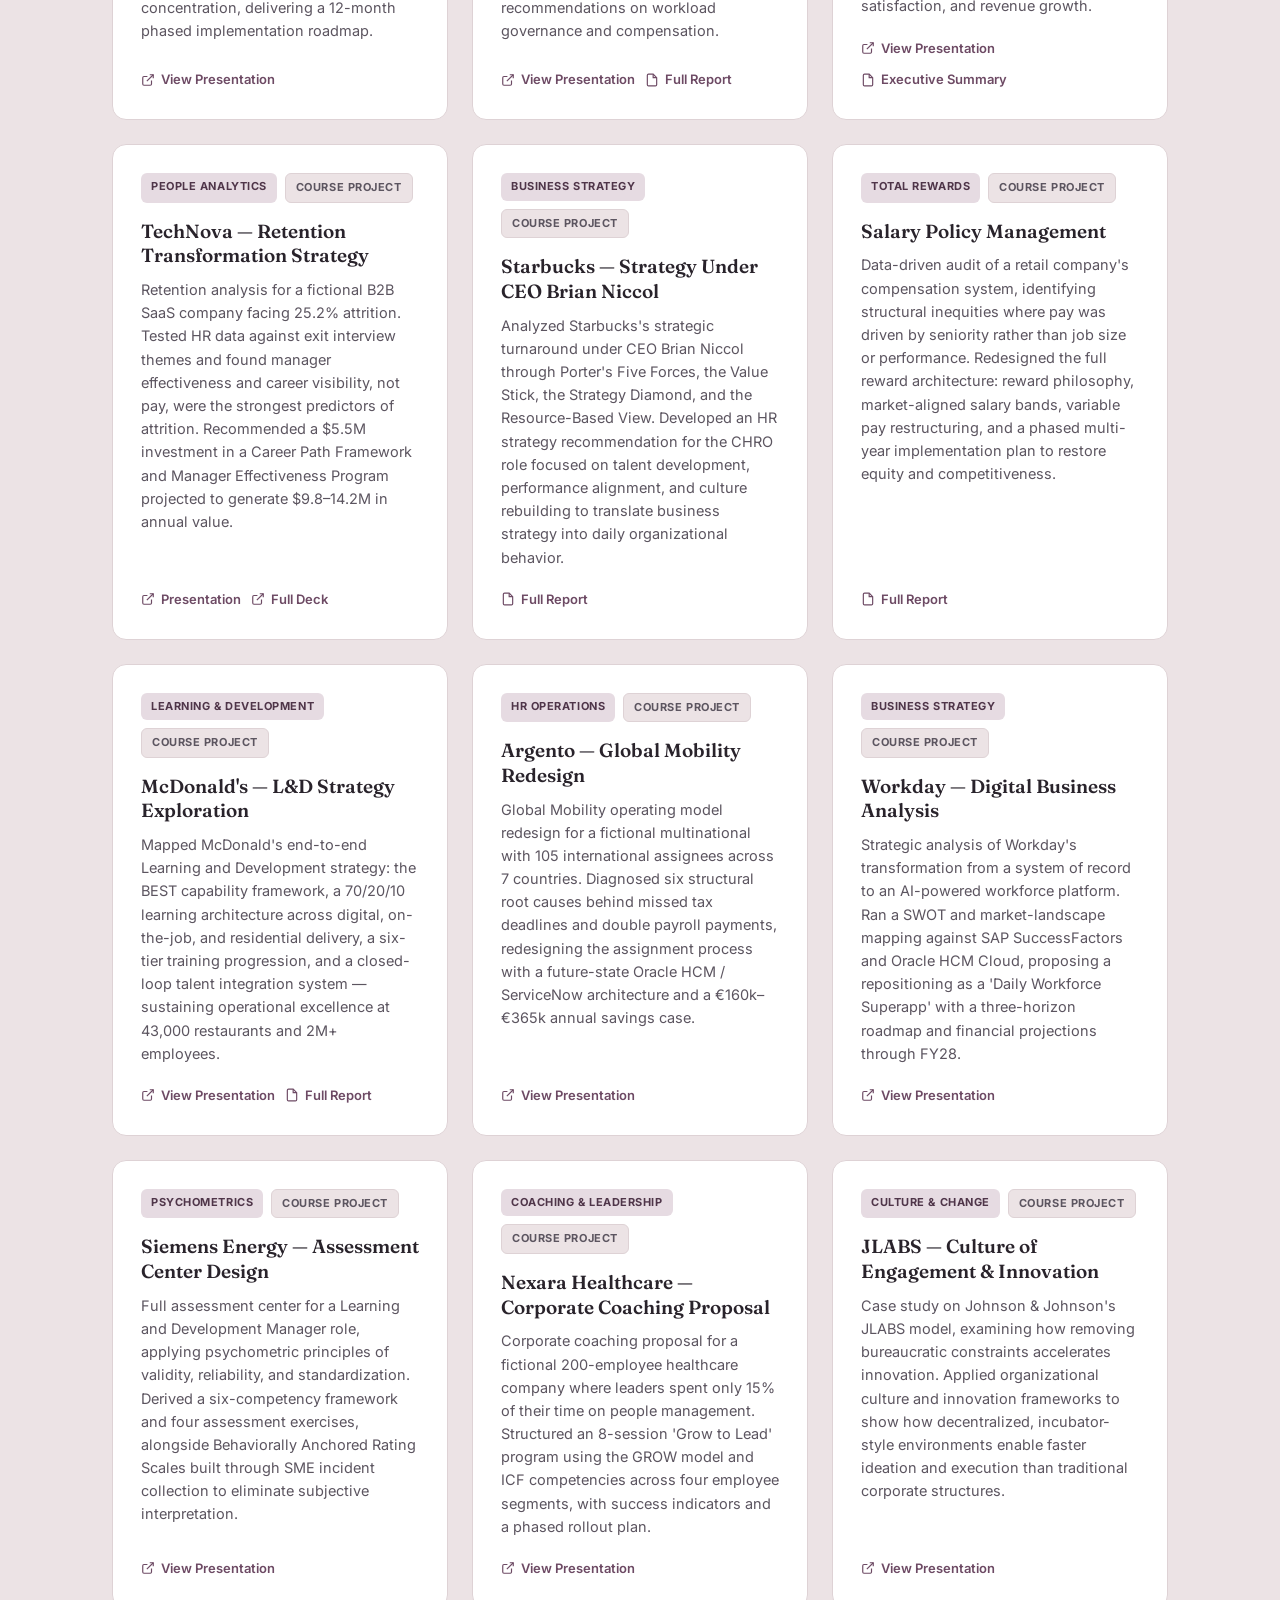
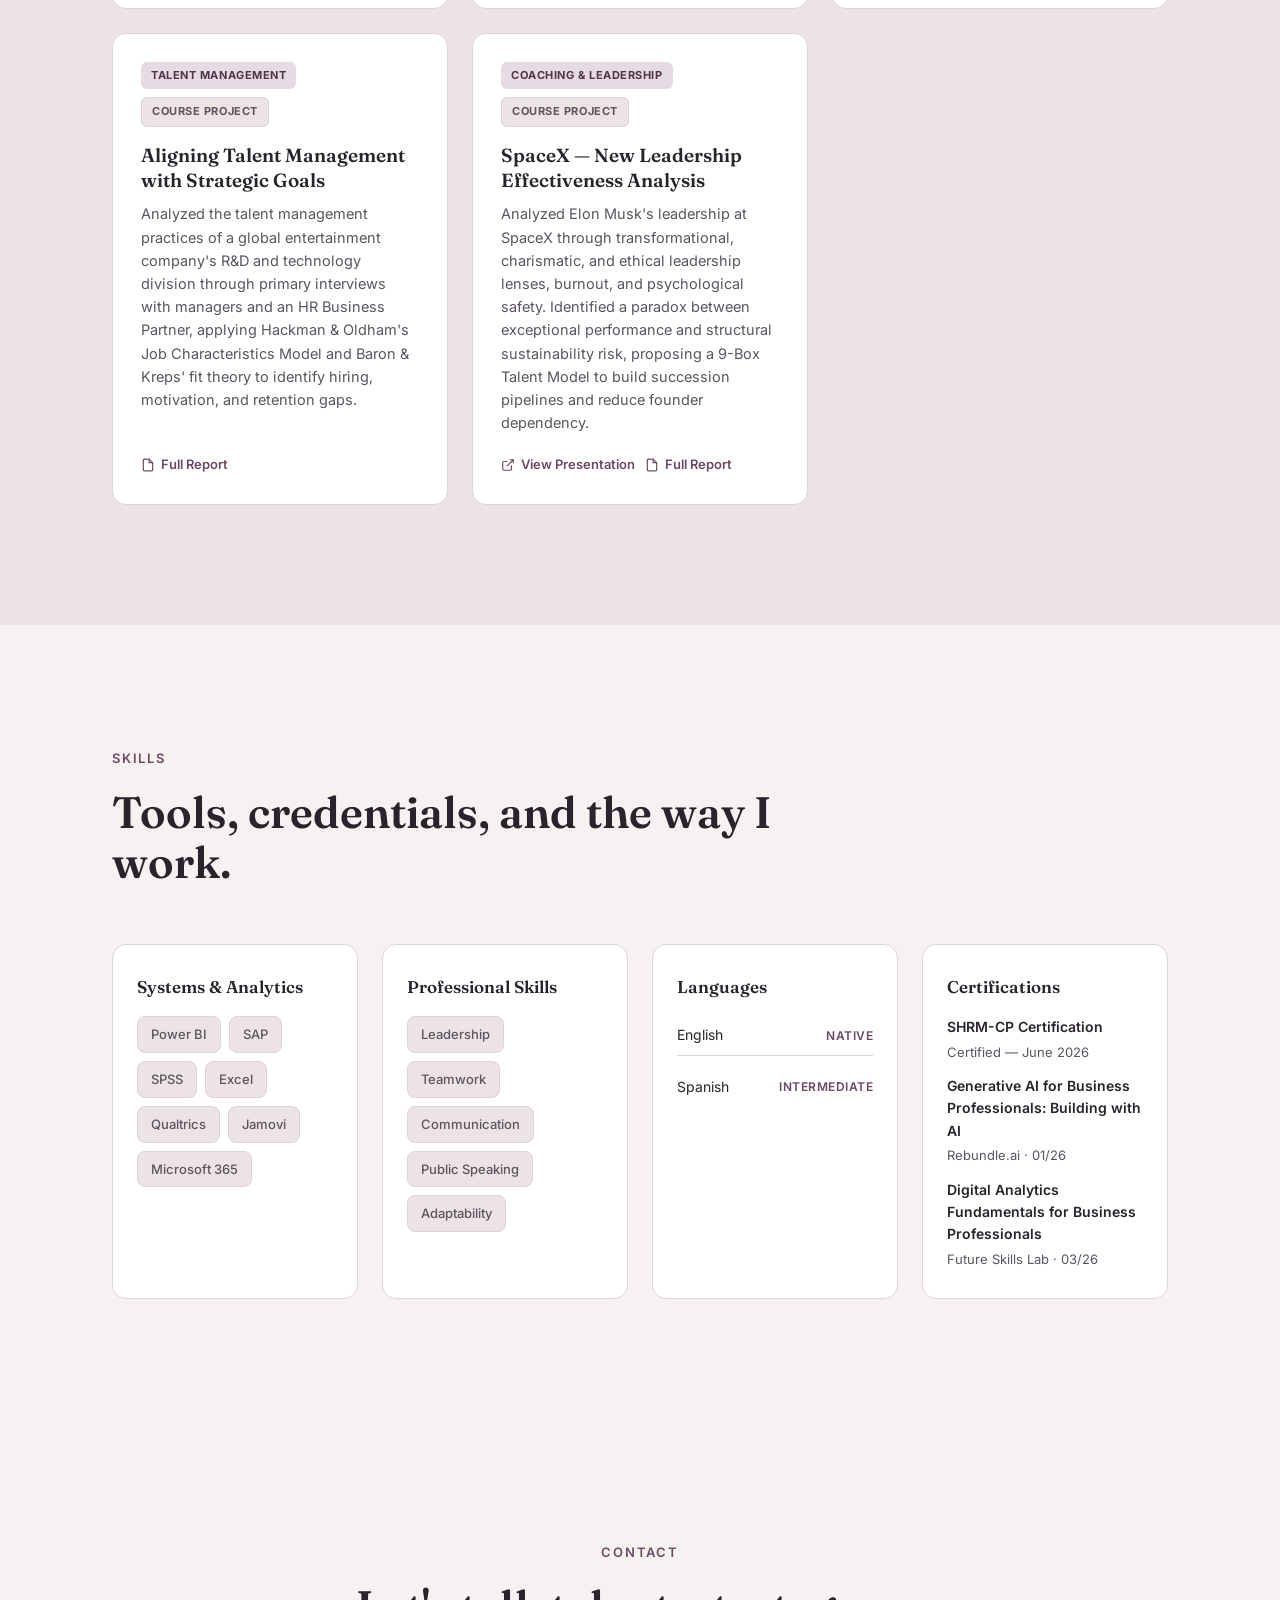
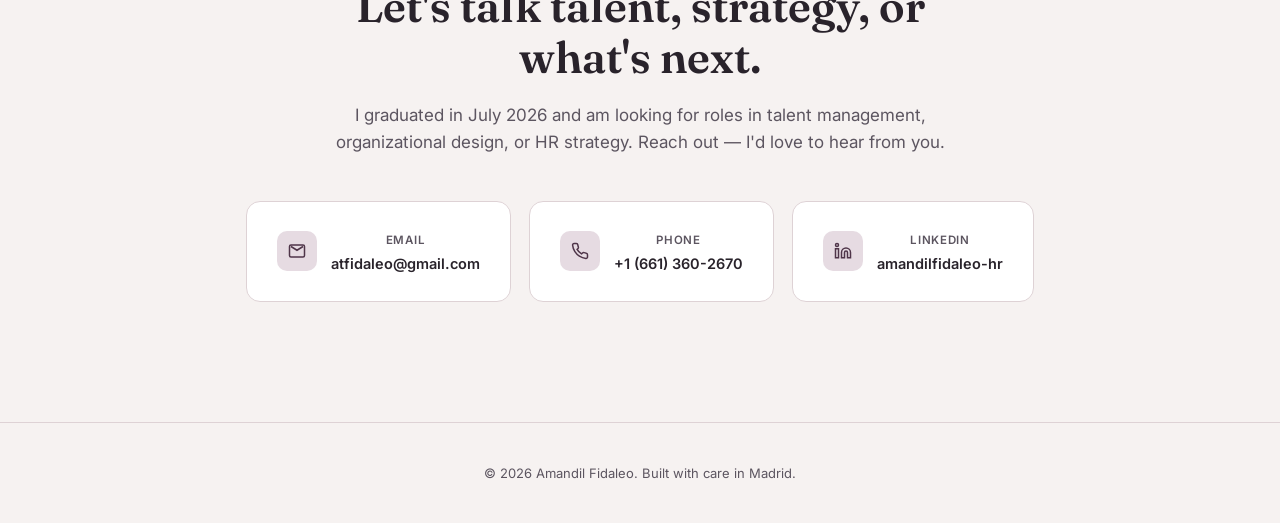
==== commit 1cc4f868: "Update index.html" ====
--- a/index.html
+++ b/index.html
@@ -194,6 +194,8 @@
 
       <p class="book-role">As Chief Editor, I led the publication of this book from concept to print — coordinating editorial timelines across 28 student authors and cross-functional teams of researchers, designers, and fact-checkers, and managing a multi-round review process covering chapter structure, argumentation, flow, editing, and final proofreading to maintain quality and consistency across every chapter. I'm also a contributing author and served on the five-person Editorial Board.</p>
 
+      <p class="book-role">With the world being swarmed by new technology, I believe the human side of things matters more than ever — which puts HR in a uniquely interesting position at the intersection of both. One of the biggest things we found while writing this book is that the success of any AI rollout comes down to mindset and how well people are supported through the change, not just the technology itself. And because the technology keeps evolving so quickly, keeping up really takes a genuine growth mindset and a commitment to lifelong learning — a theme that has shaped how I think about HR's role in guiding that shift.</p>
+      
       <div class="book-stats">
         <div class="book-stat"><div class="num">32</div><div class="label">Student authors</div></div>
         <div class="book-stat"><div class="num">17+</div><div class="label">Nationalities</div></div>
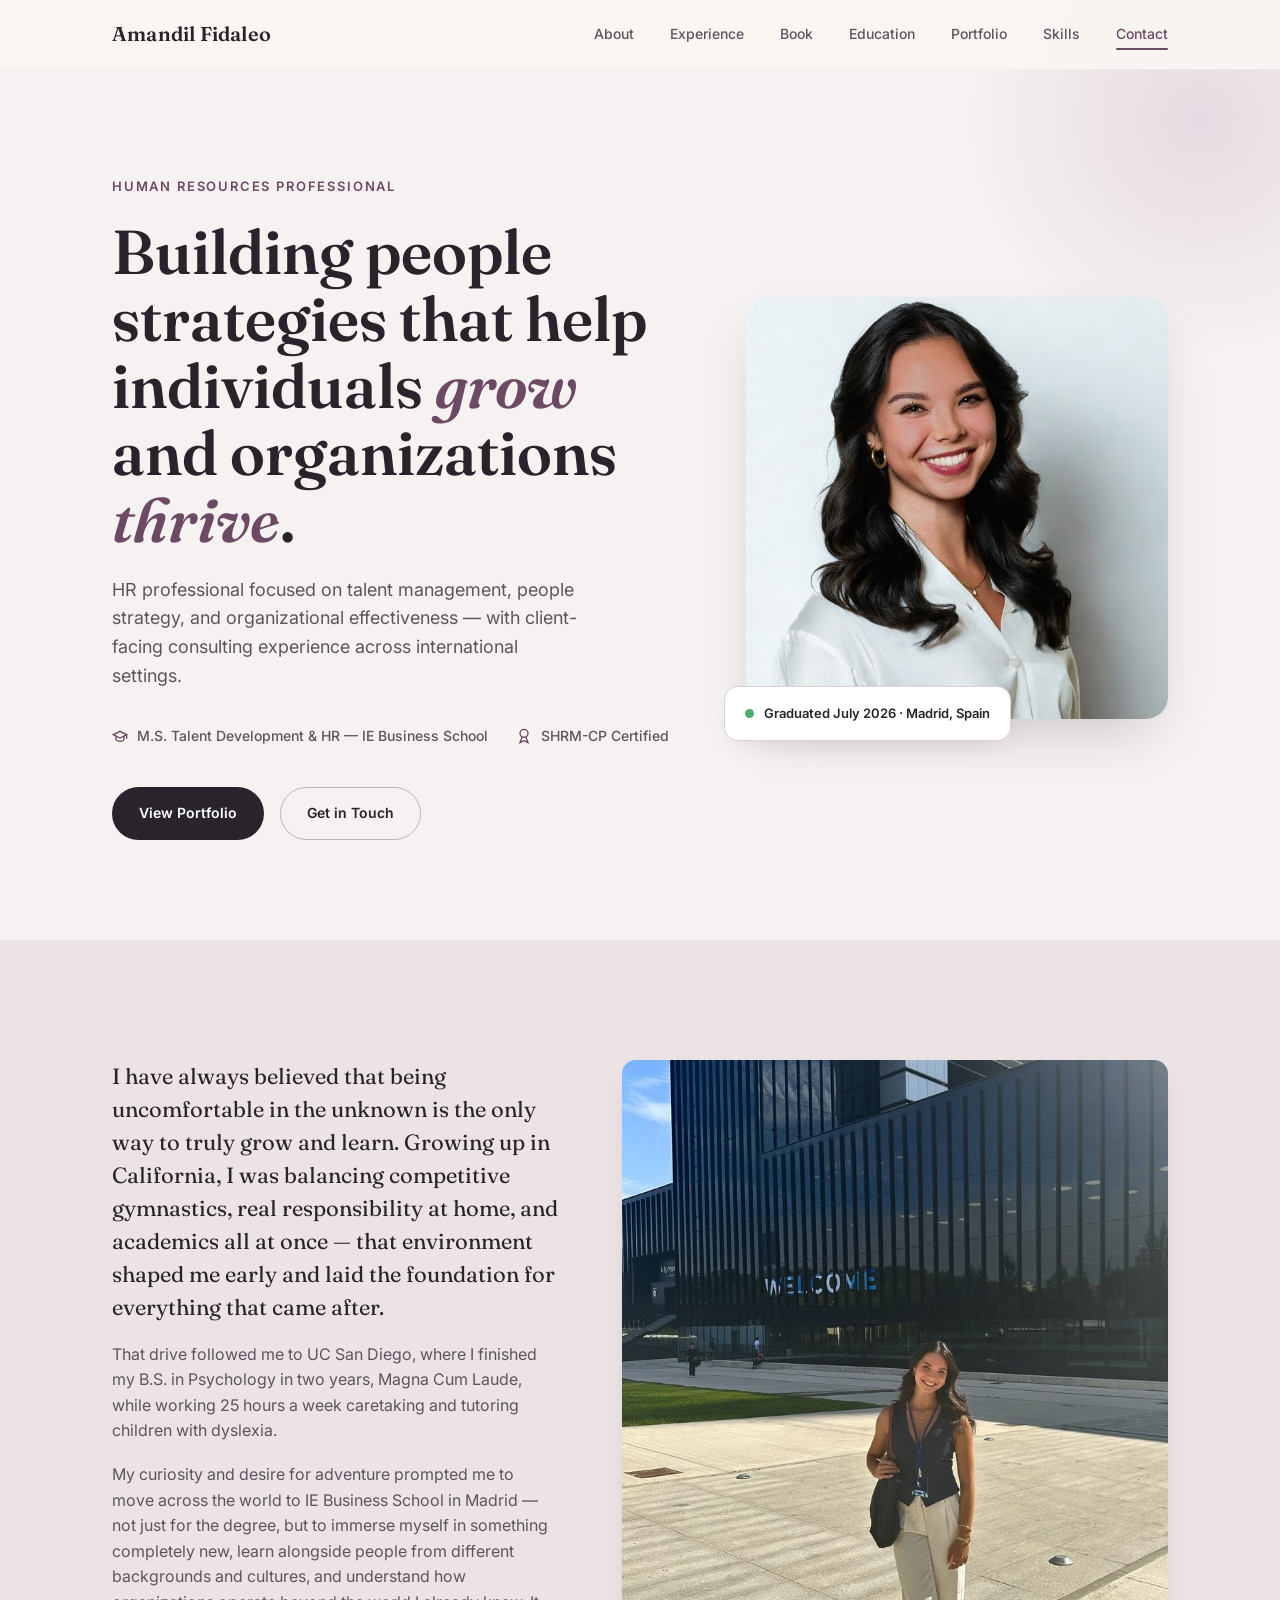
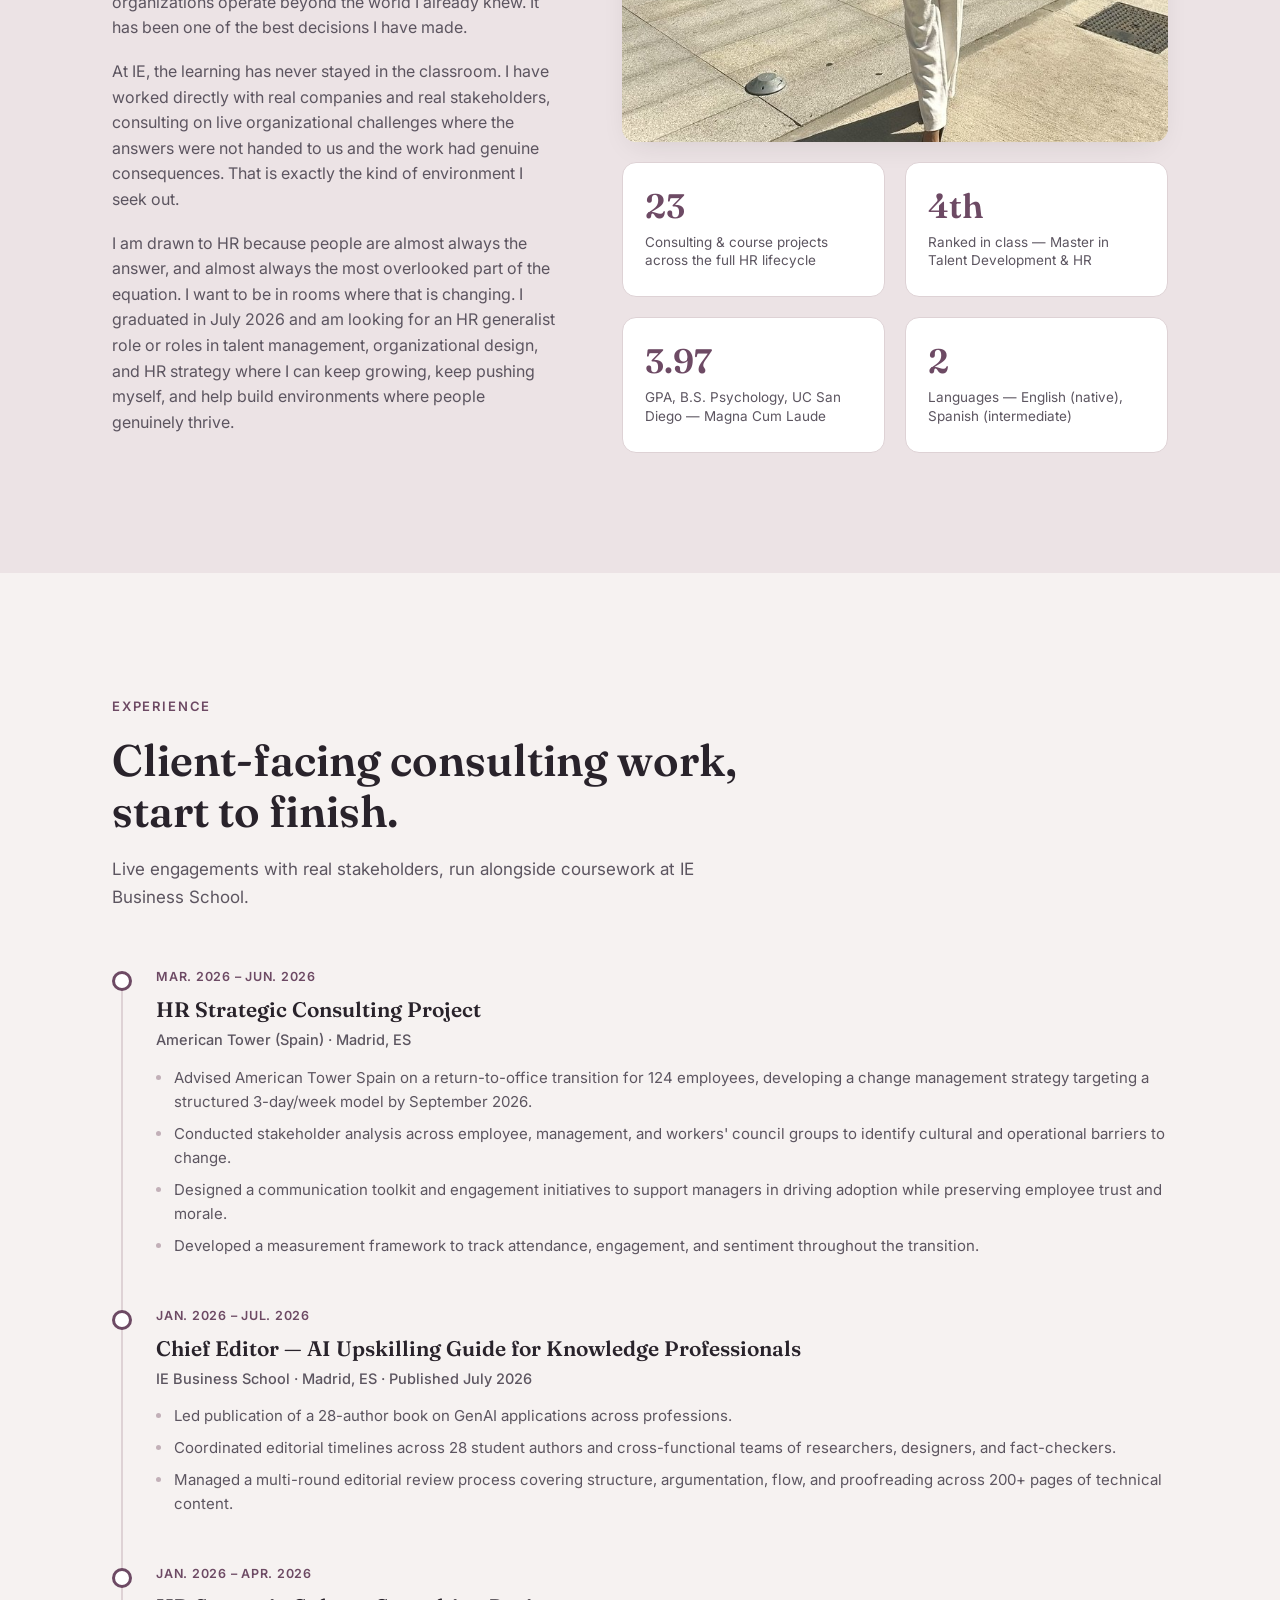
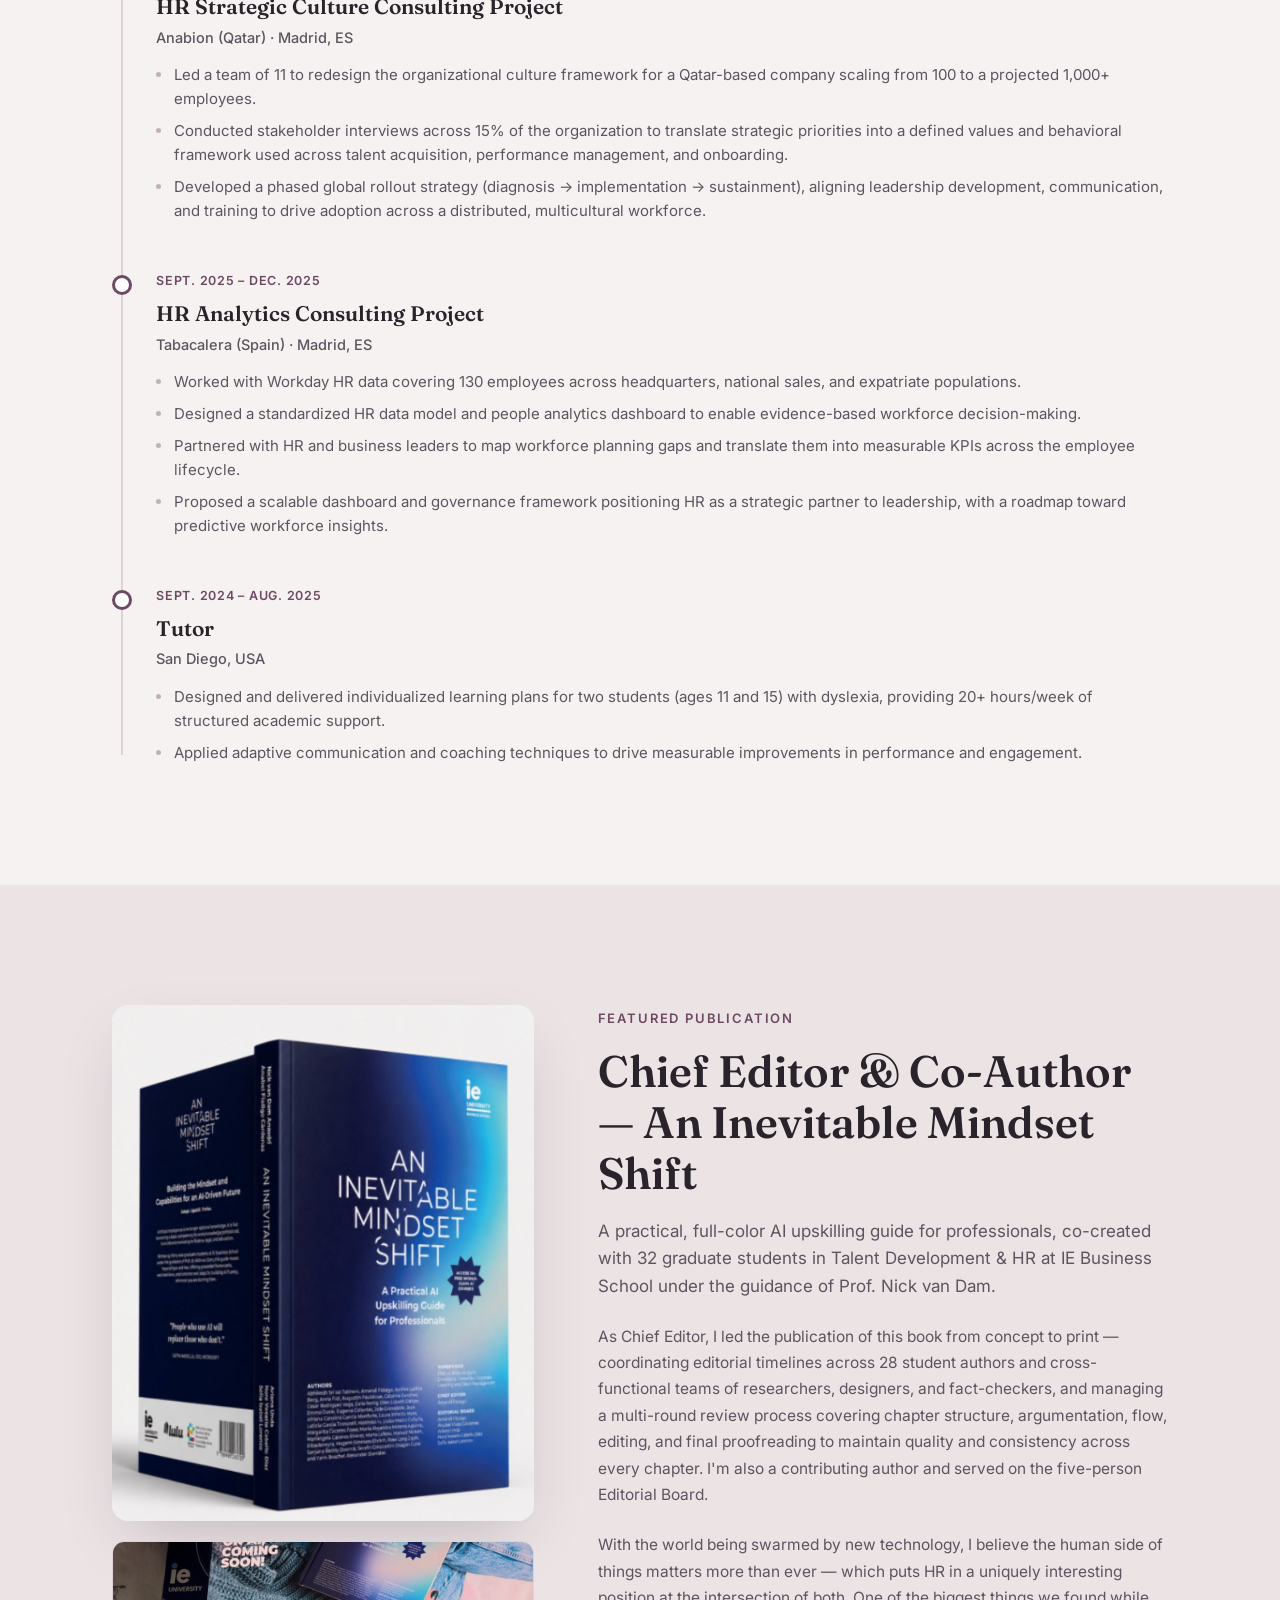
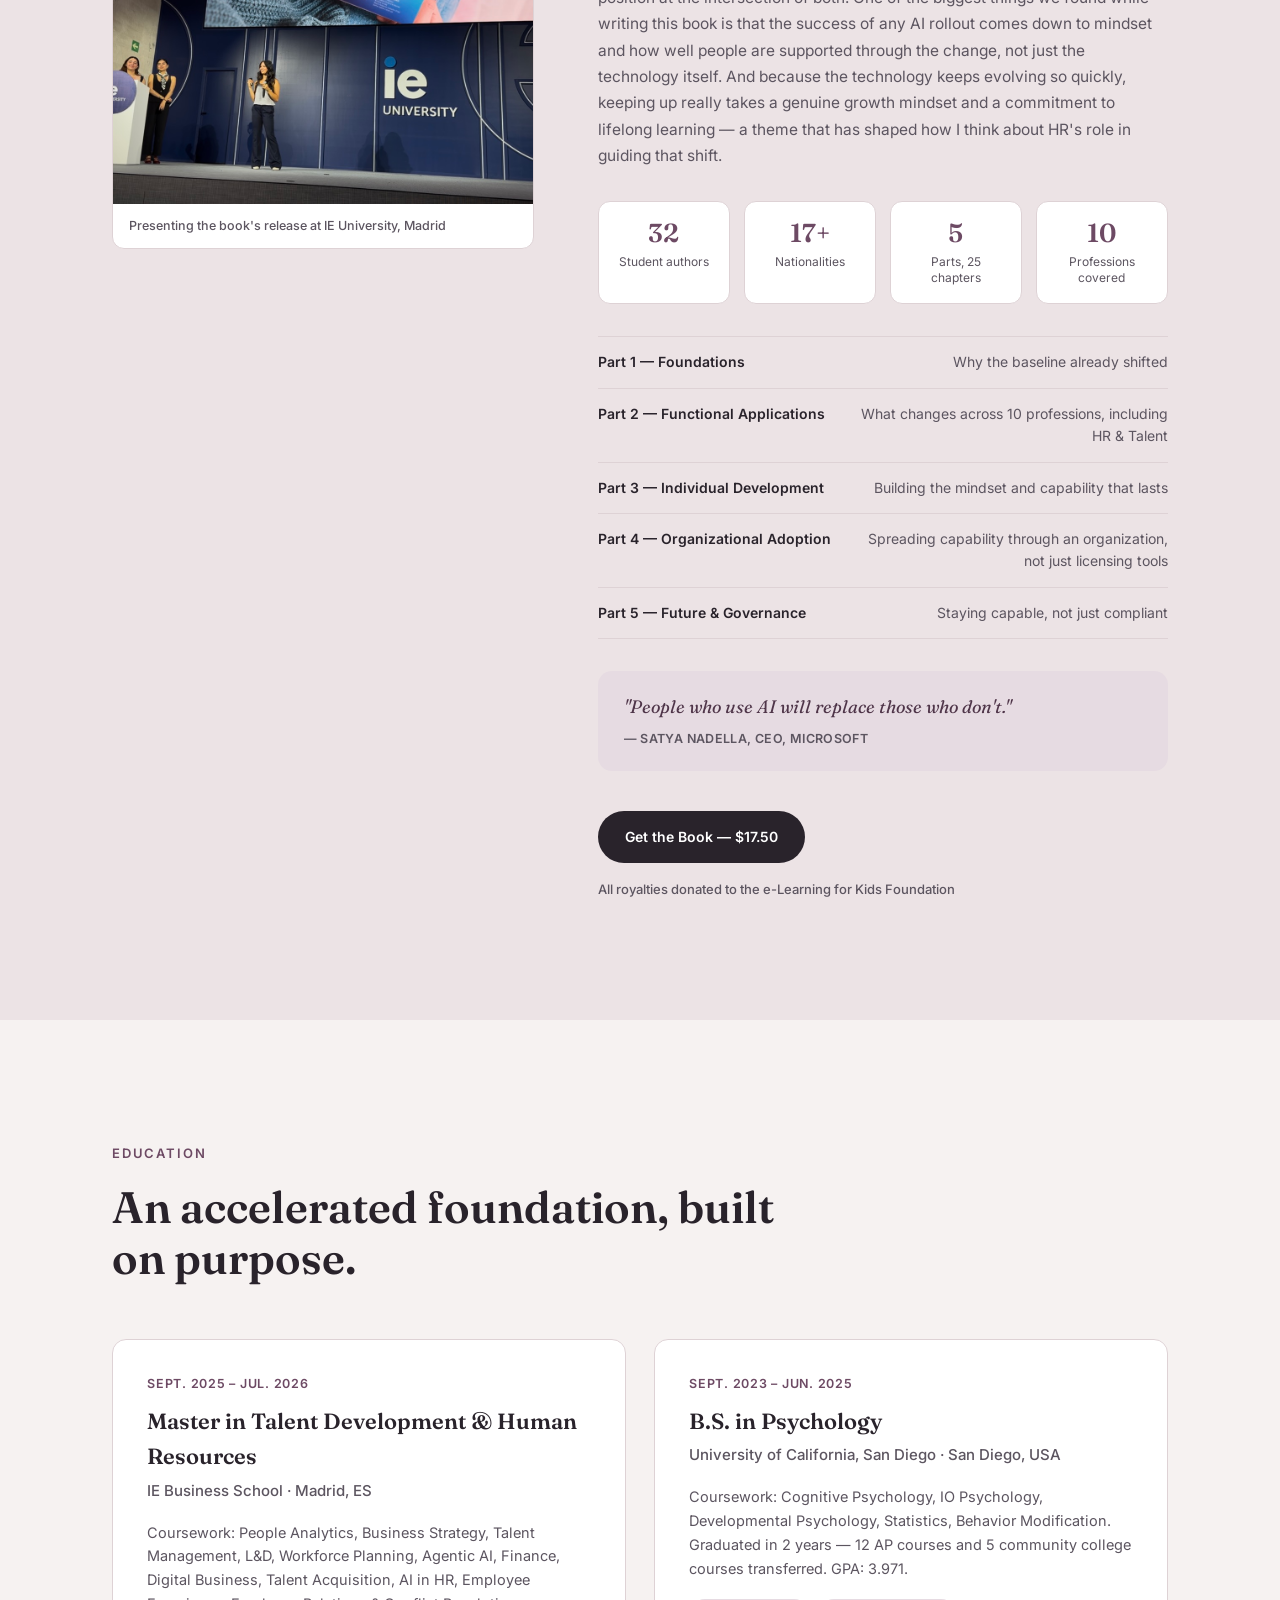
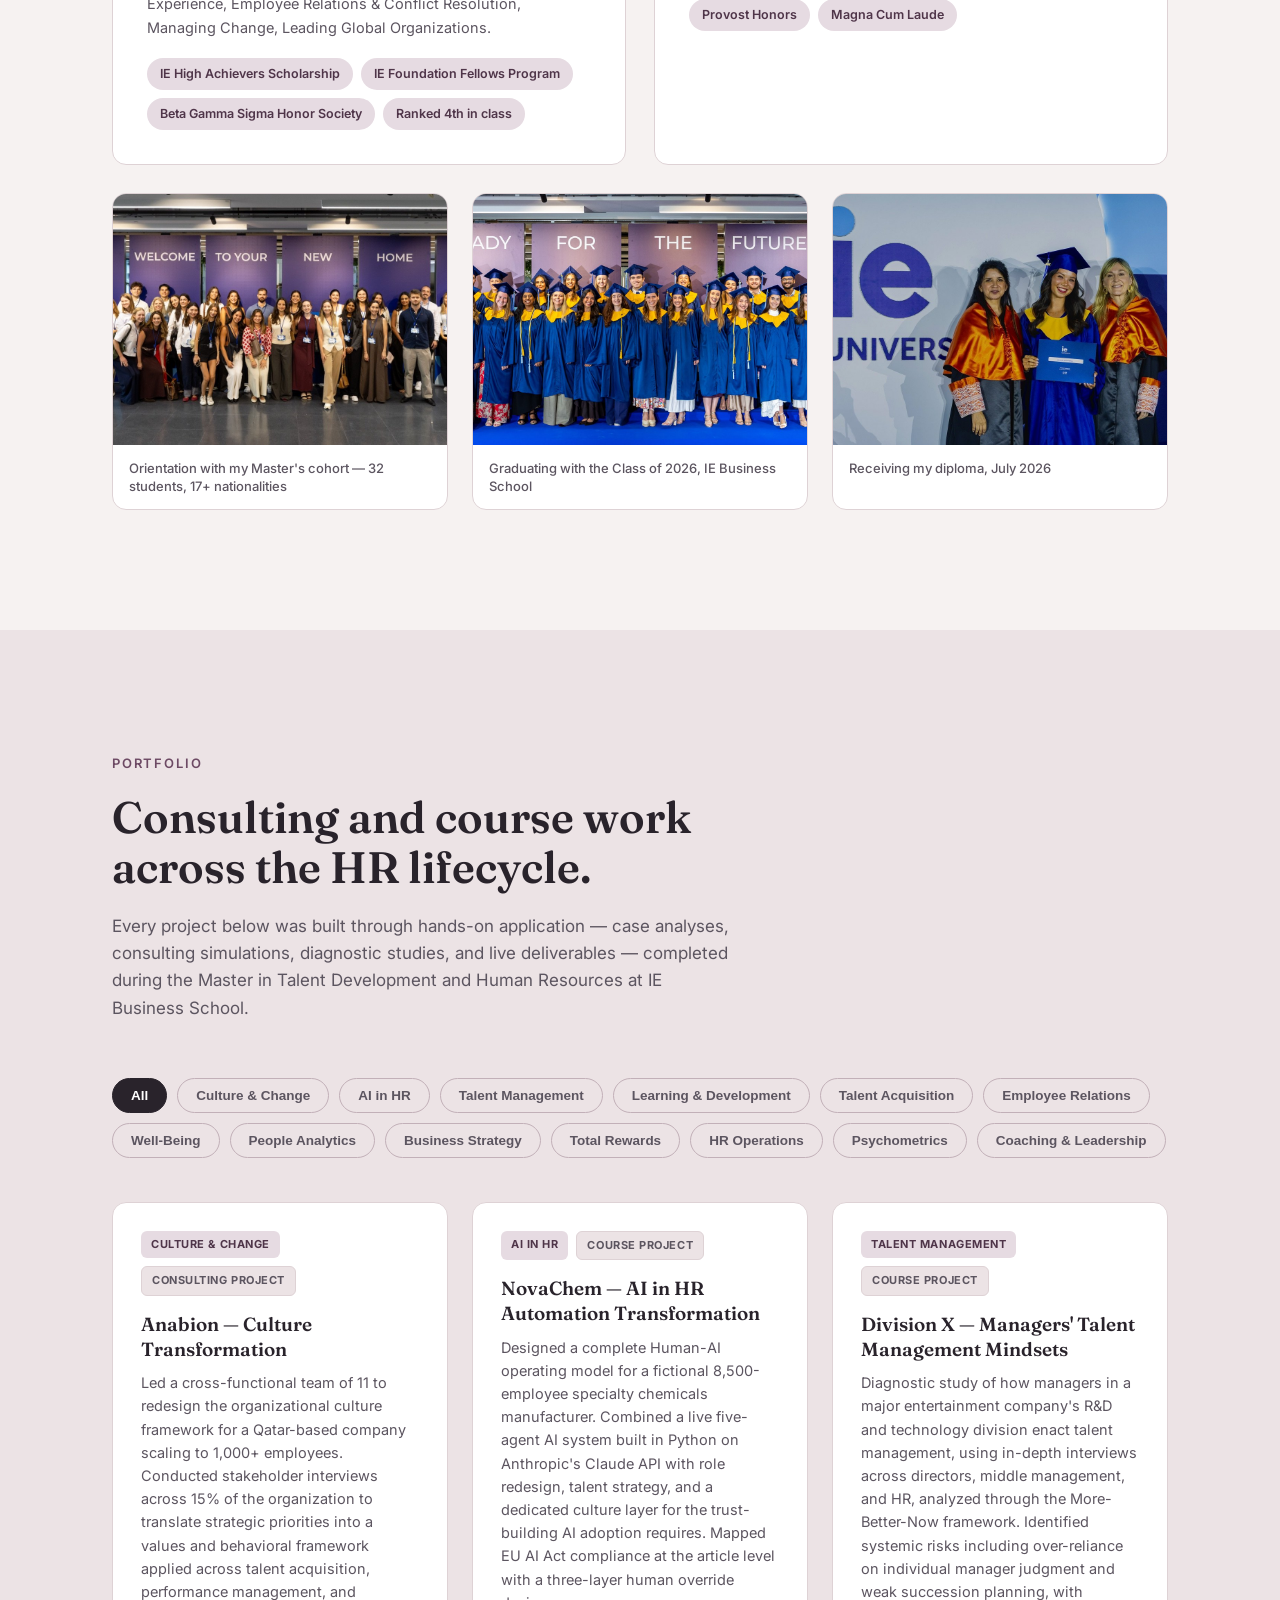
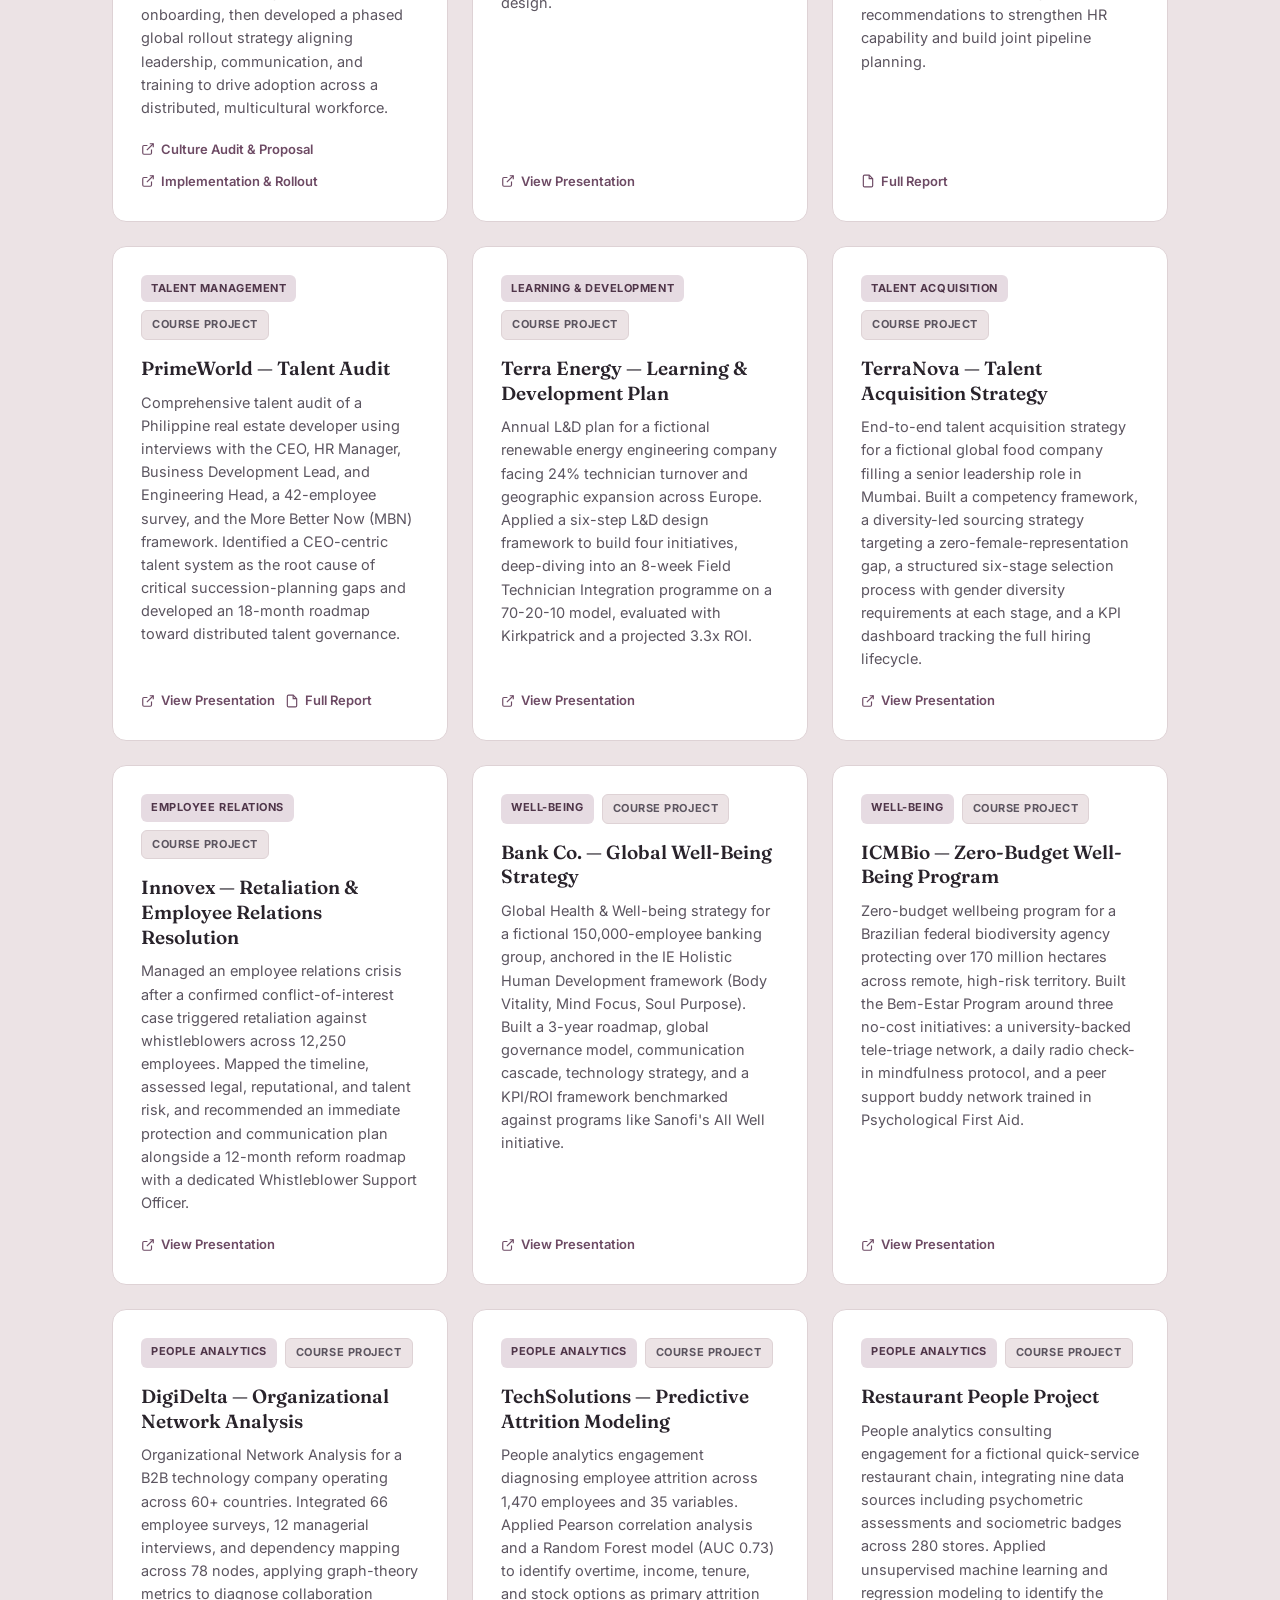
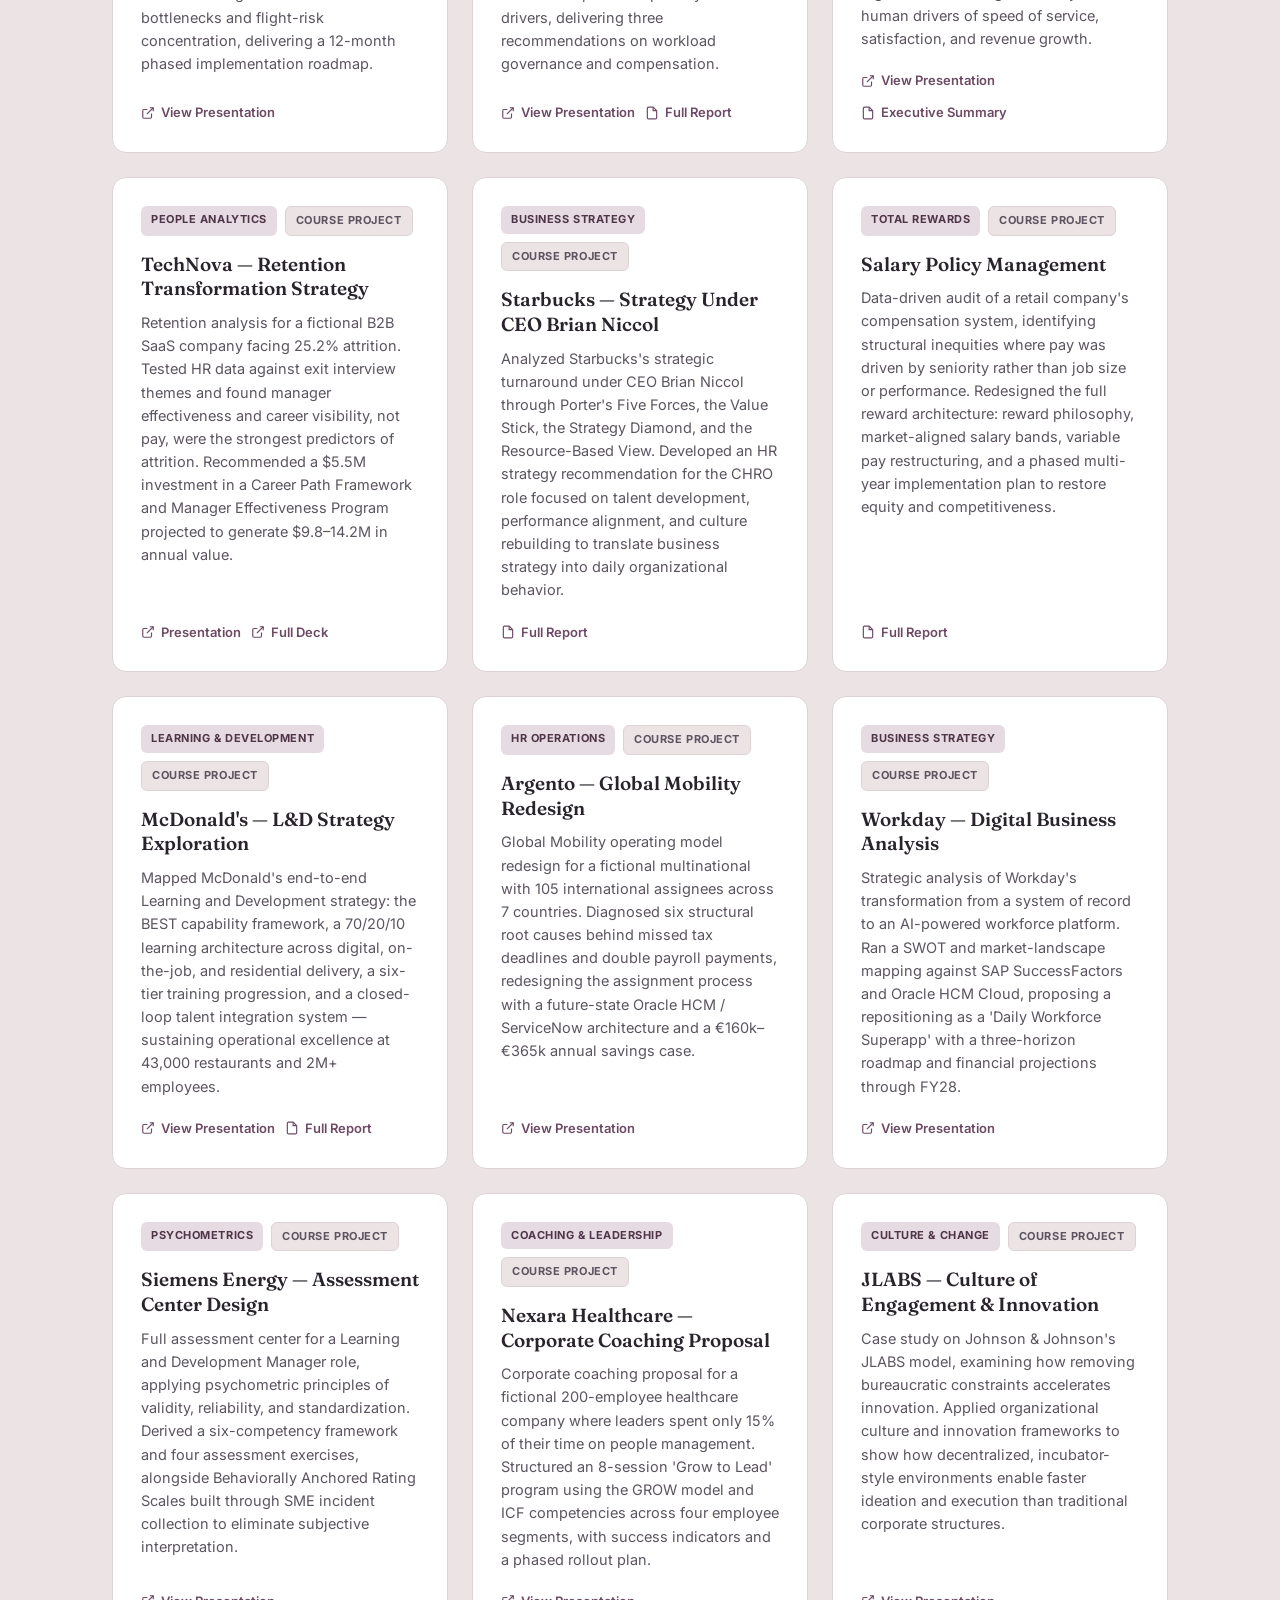
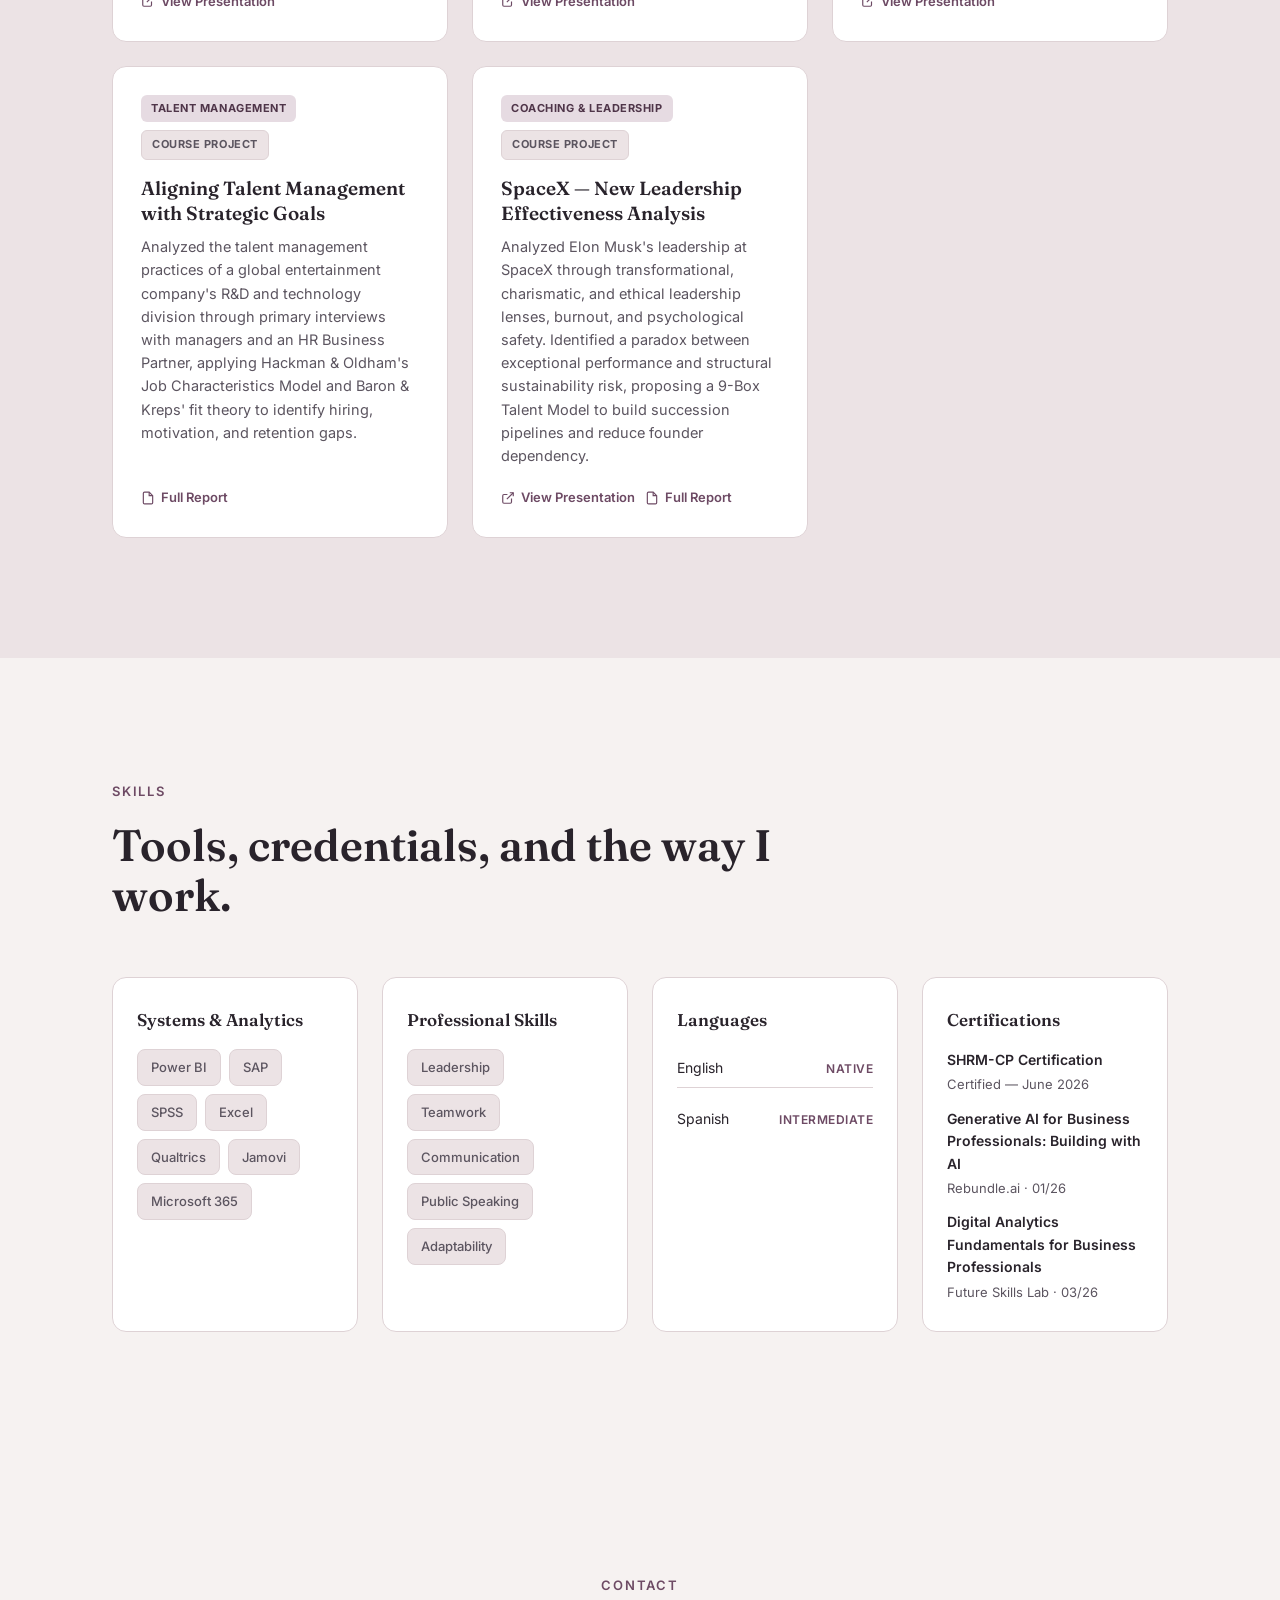
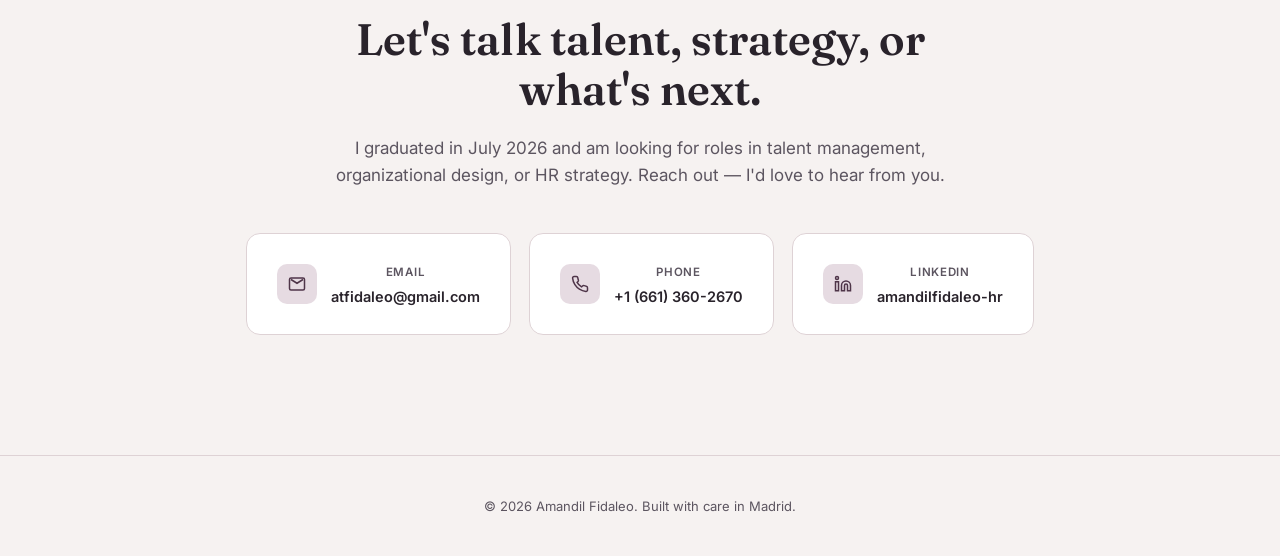
==== commit 87bfa23e: "Update index.html" ====
--- a/index.html
+++ b/index.html
@@ -33,8 +33,8 @@
 <header class="hero" id="top">
   <div class="container hero-inner">
     <div class="hero-copy">
-      <div class="hero-eyebrow">Aspiring Human Resources Professional</div>
-      <h1>Building people strategy where growth starts in the <em>unknown</em>.</h1>
+      <div class="hero-eyebrow">Human Resources Professional</div>
+      <h1>Building people strategies that help individuals <em>grow</em> and organizations <em>thrive</em>.</h1>
       <p class="hero-sub">HR professional focused on talent management, people strategy, and organizational effectiveness — with client-facing consulting experience across international settings.</p>
 
       <div class="hero-facts">
@@ -45,10 +45,6 @@
         <div class="hero-fact">
           <svg width="16" height="16" viewBox="0 0 24 24" fill="none" stroke="currentColor" stroke-width="2"><circle cx="12" cy="8" r="6"/><path d="M9 14 6 22l6-3 6 3-3-8"/></svg>
           SHRM-CP Certified
-        </div>
-        <div class="hero-fact">
-          <svg width="16" height="16" viewBox="0 0 24 24" fill="none" stroke="currentColor" stroke-width="2"><circle cx="12" cy="12" r="10"/><path d="M2 12h20M12 2a15 15 0 0 1 0 20 15 15 0 0 1 0-20Z"/></svg>
-          English (native) · Spanish (intermediate)
         </div>
       </div>
 
@@ -76,7 +72,7 @@
       <p>That drive followed me to UC San Diego, where I finished my B.S. in Psychology in two years, Magna Cum Laude, while working 25 hours a week caretaking and tutoring children with dyslexia.</p>
       <p>My curiosity and desire for adventure prompted me to move across the world to IE Business School in Madrid — not just for the degree, but to immerse myself in something completely new, learn alongside people from different backgrounds and cultures, and understand how organizations operate beyond the world I already knew. It has been one of the best decisions I have made.</p>
       <p>At IE, the learning has never stayed in the classroom. I have worked directly with real companies and real stakeholders, consulting on live organizational challenges where the answers were not handed to us and the work had genuine consequences. That is exactly the kind of environment I seek out.</p>
-      <p>I am drawn to HR because people are almost always the answer, and almost always the most overlooked part of the equation. I want to be in rooms where that is changing. I graduated in July 2026 and am looking for roles in talent management, organizational design, or HR strategy where I can keep growing, keep pushing myself, and help build environments where people genuinely thrive.</p>
+      <p>I am drawn to HR because people are almost always the answer, and almost always the most overlooked part of the equation. I want to be in rooms where that is changing. I graduated in July 2026 and am looking for an HR generalist role or roles in talent management, organizational design, and HR strategy where I can keep growing, keep pushing myself, and help build environments where people genuinely thrive.</p>
     </div>
     <div class="about-stats reveal">
       <div class="about-photo">
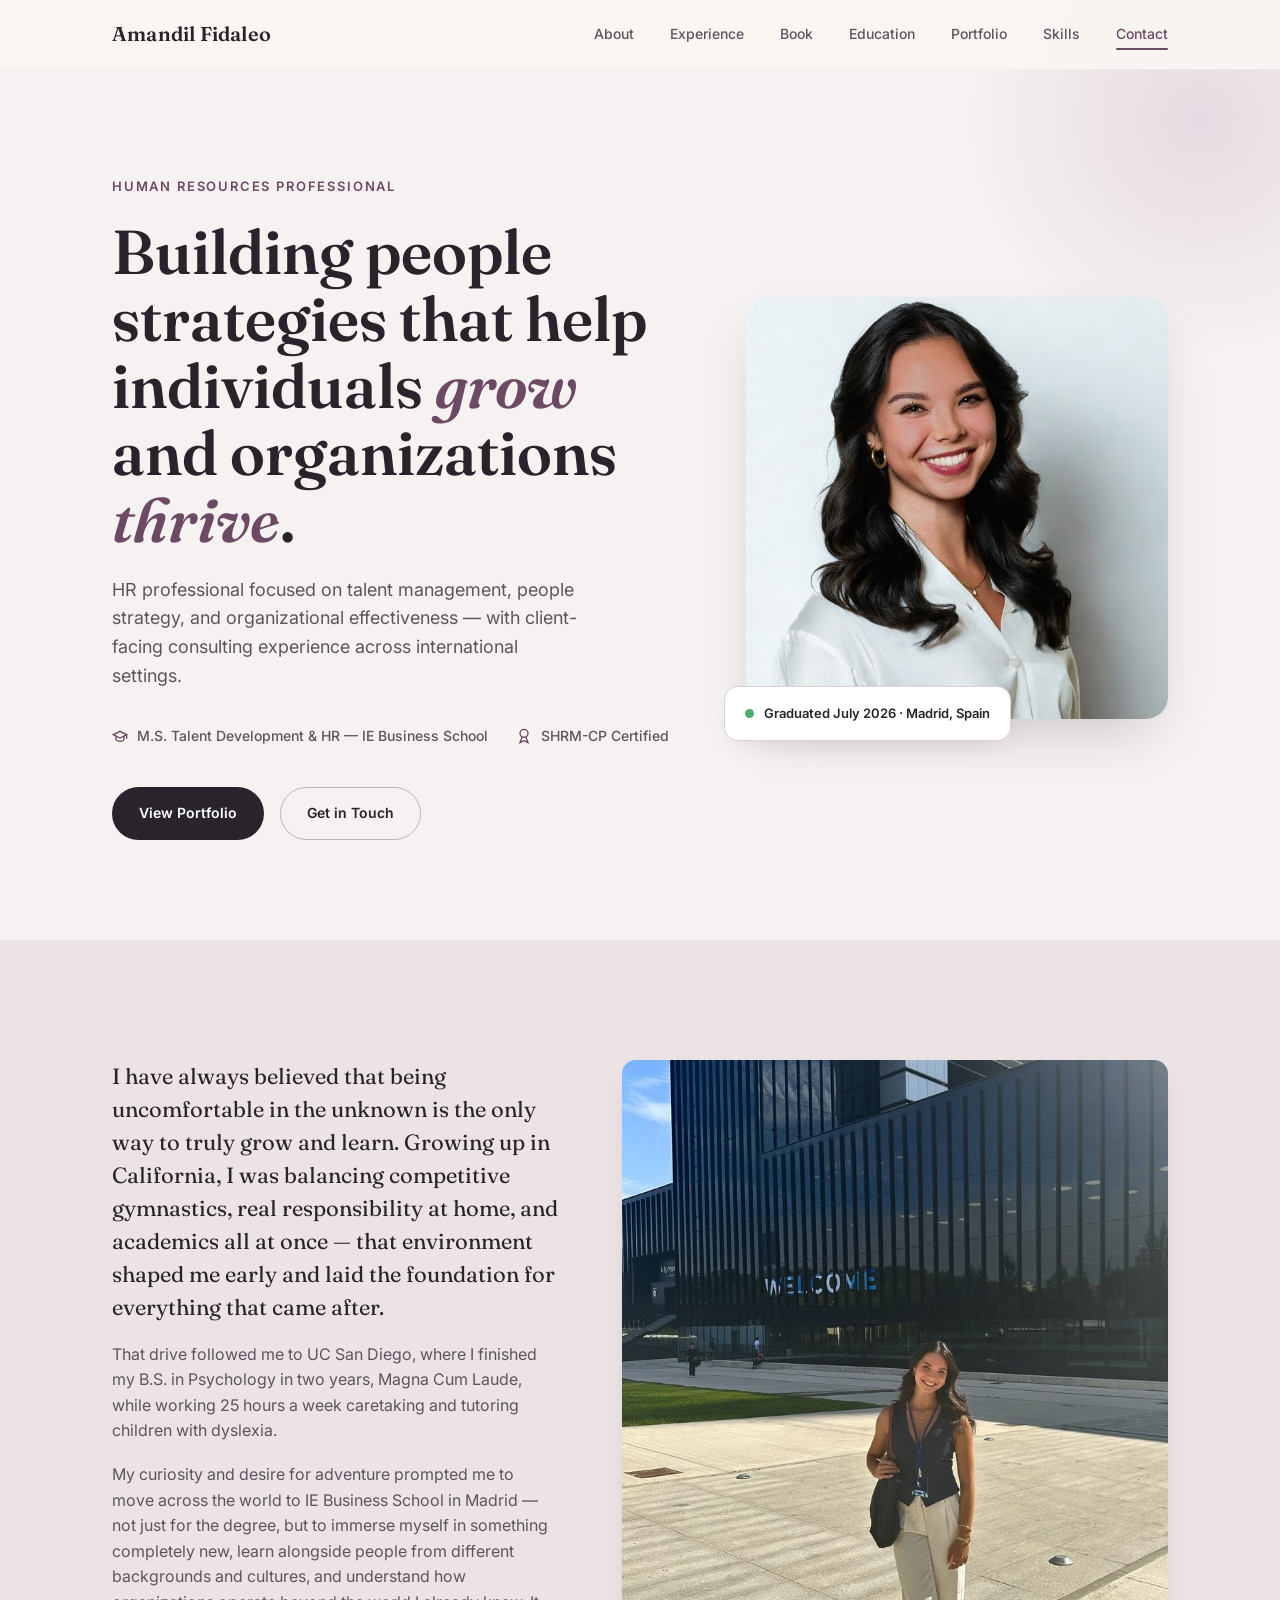
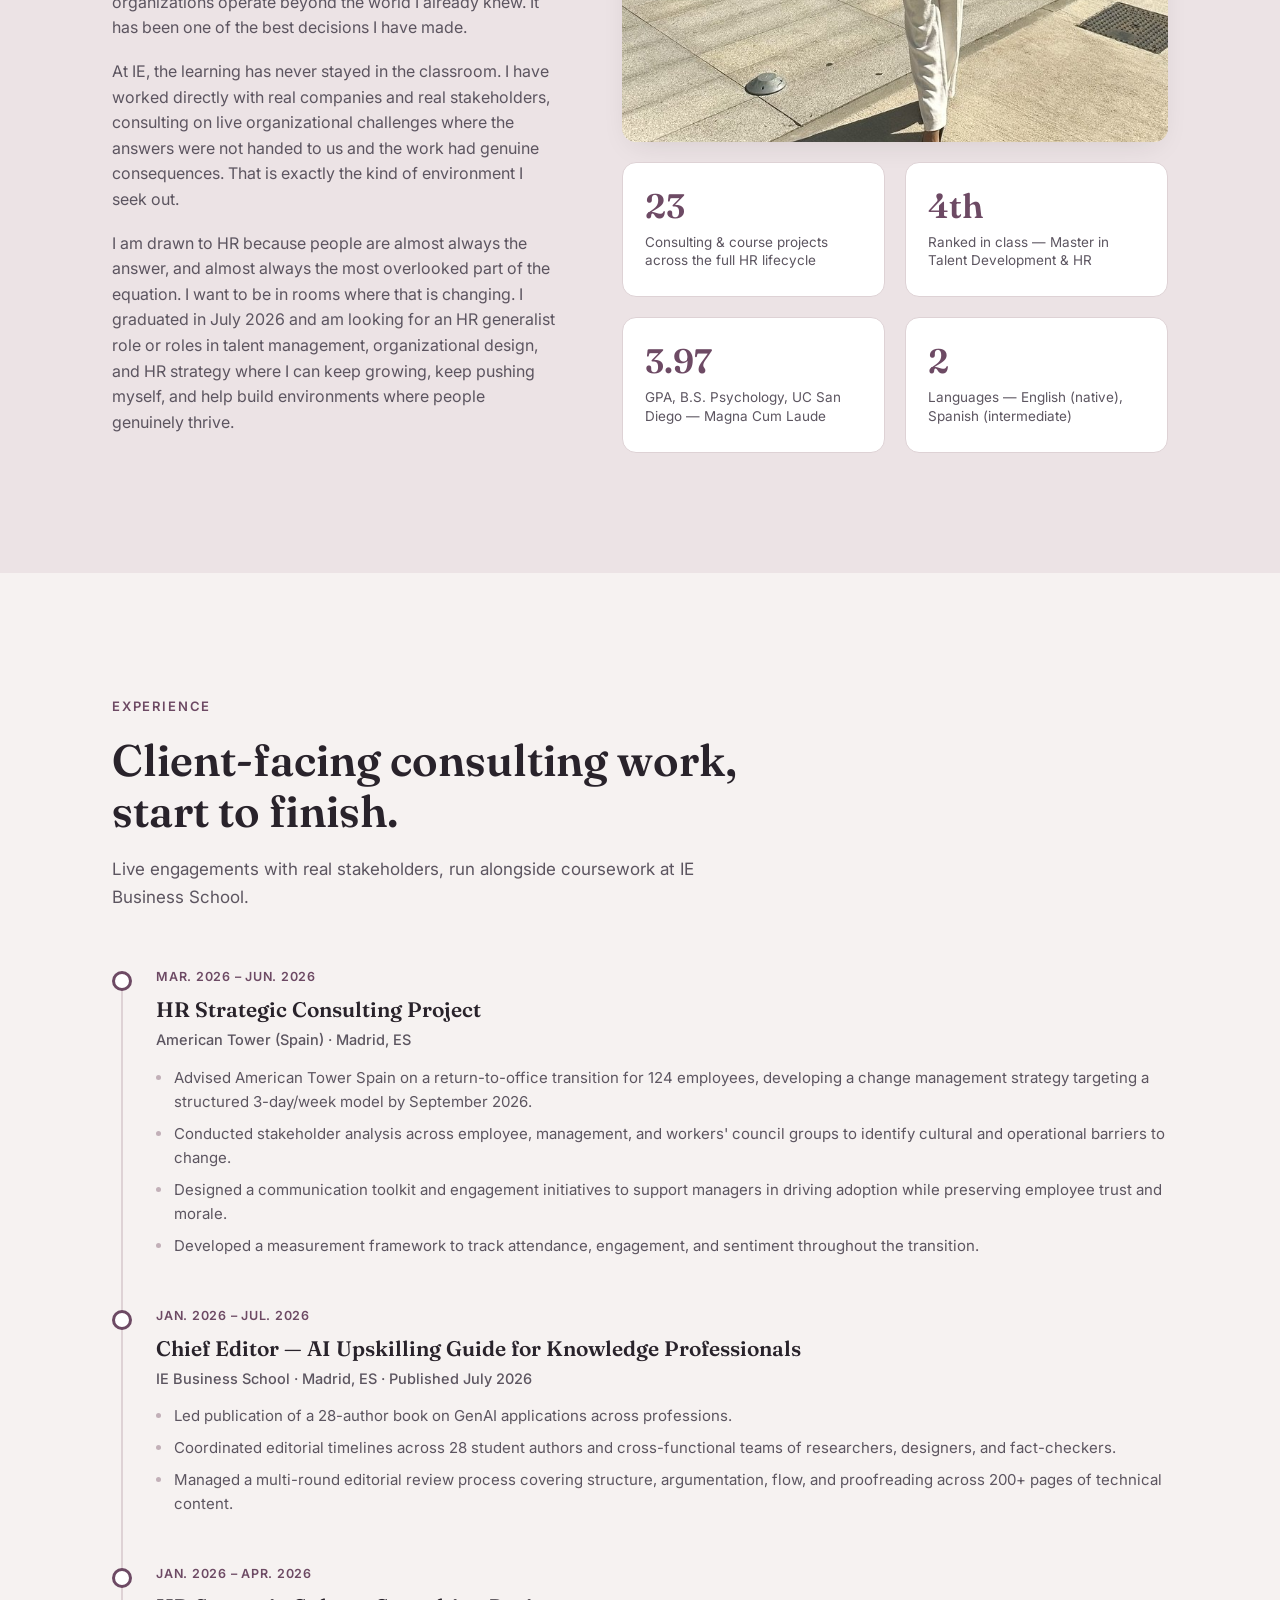
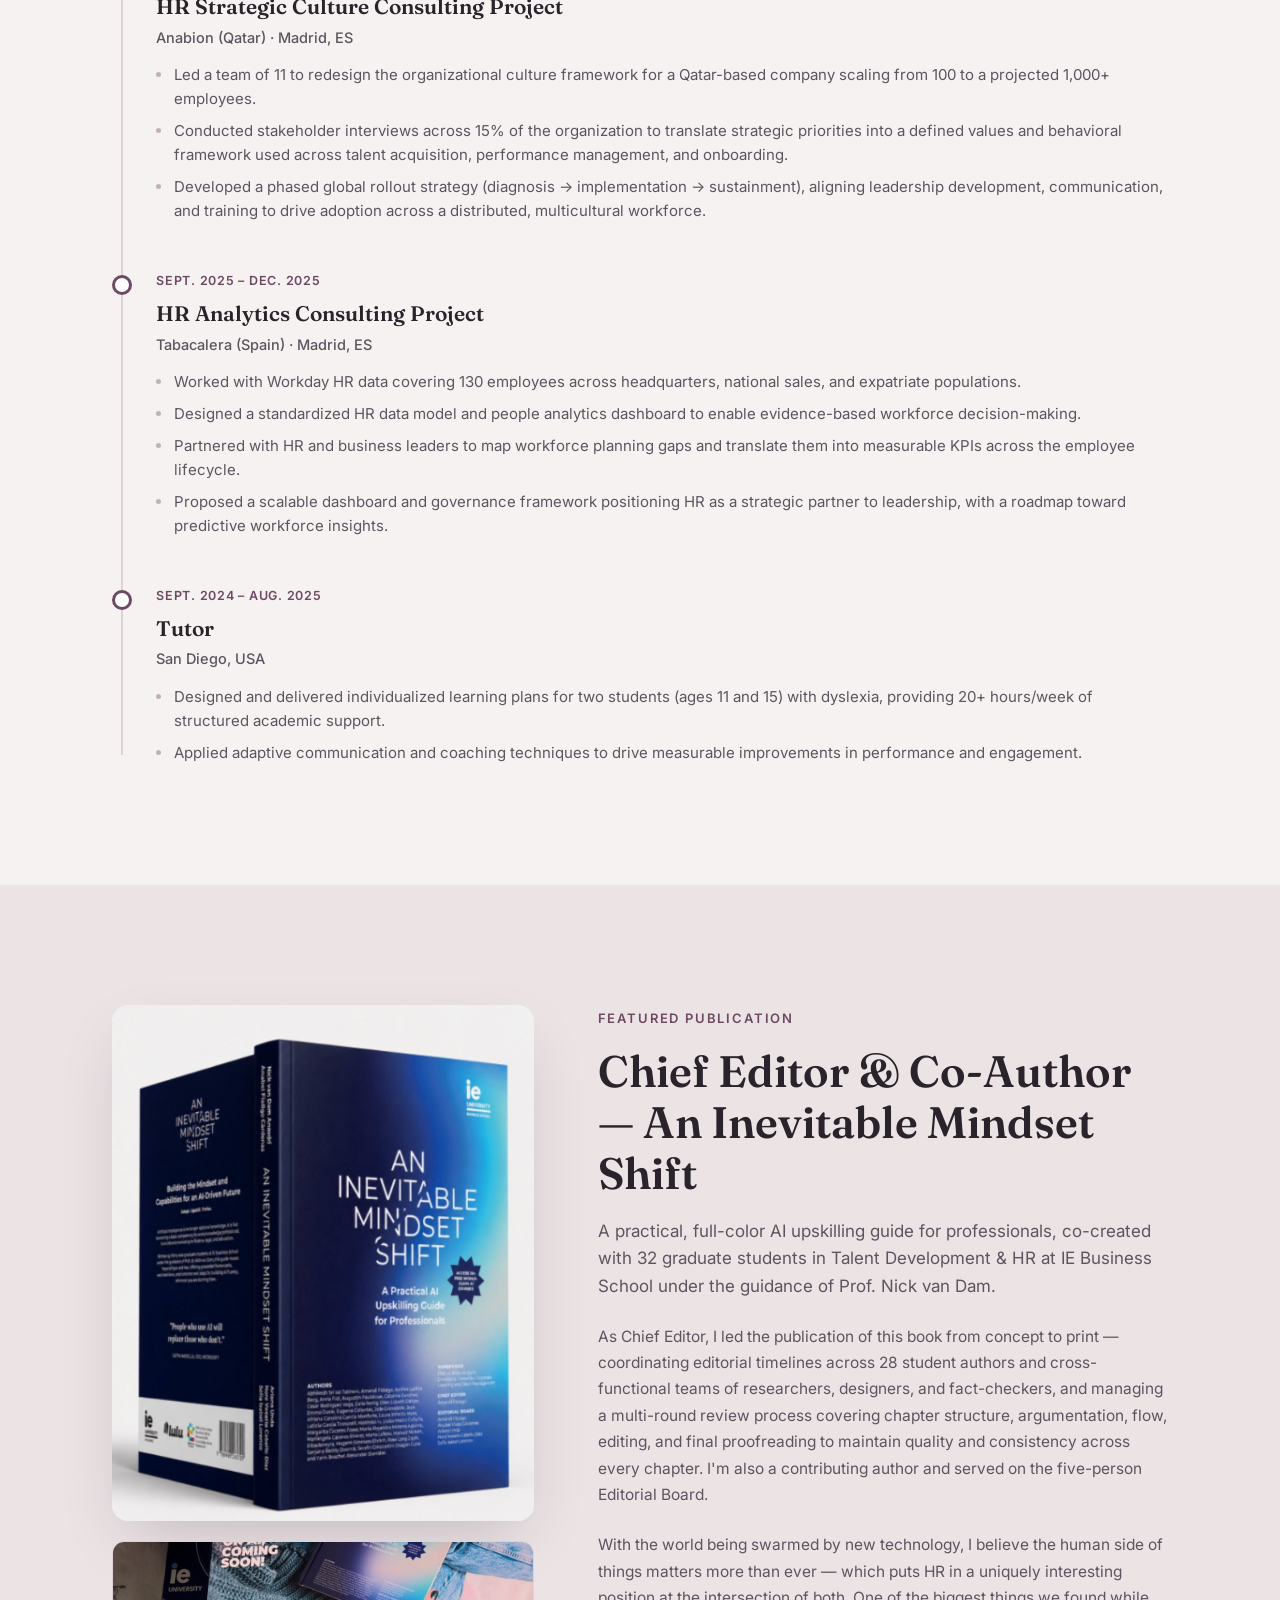
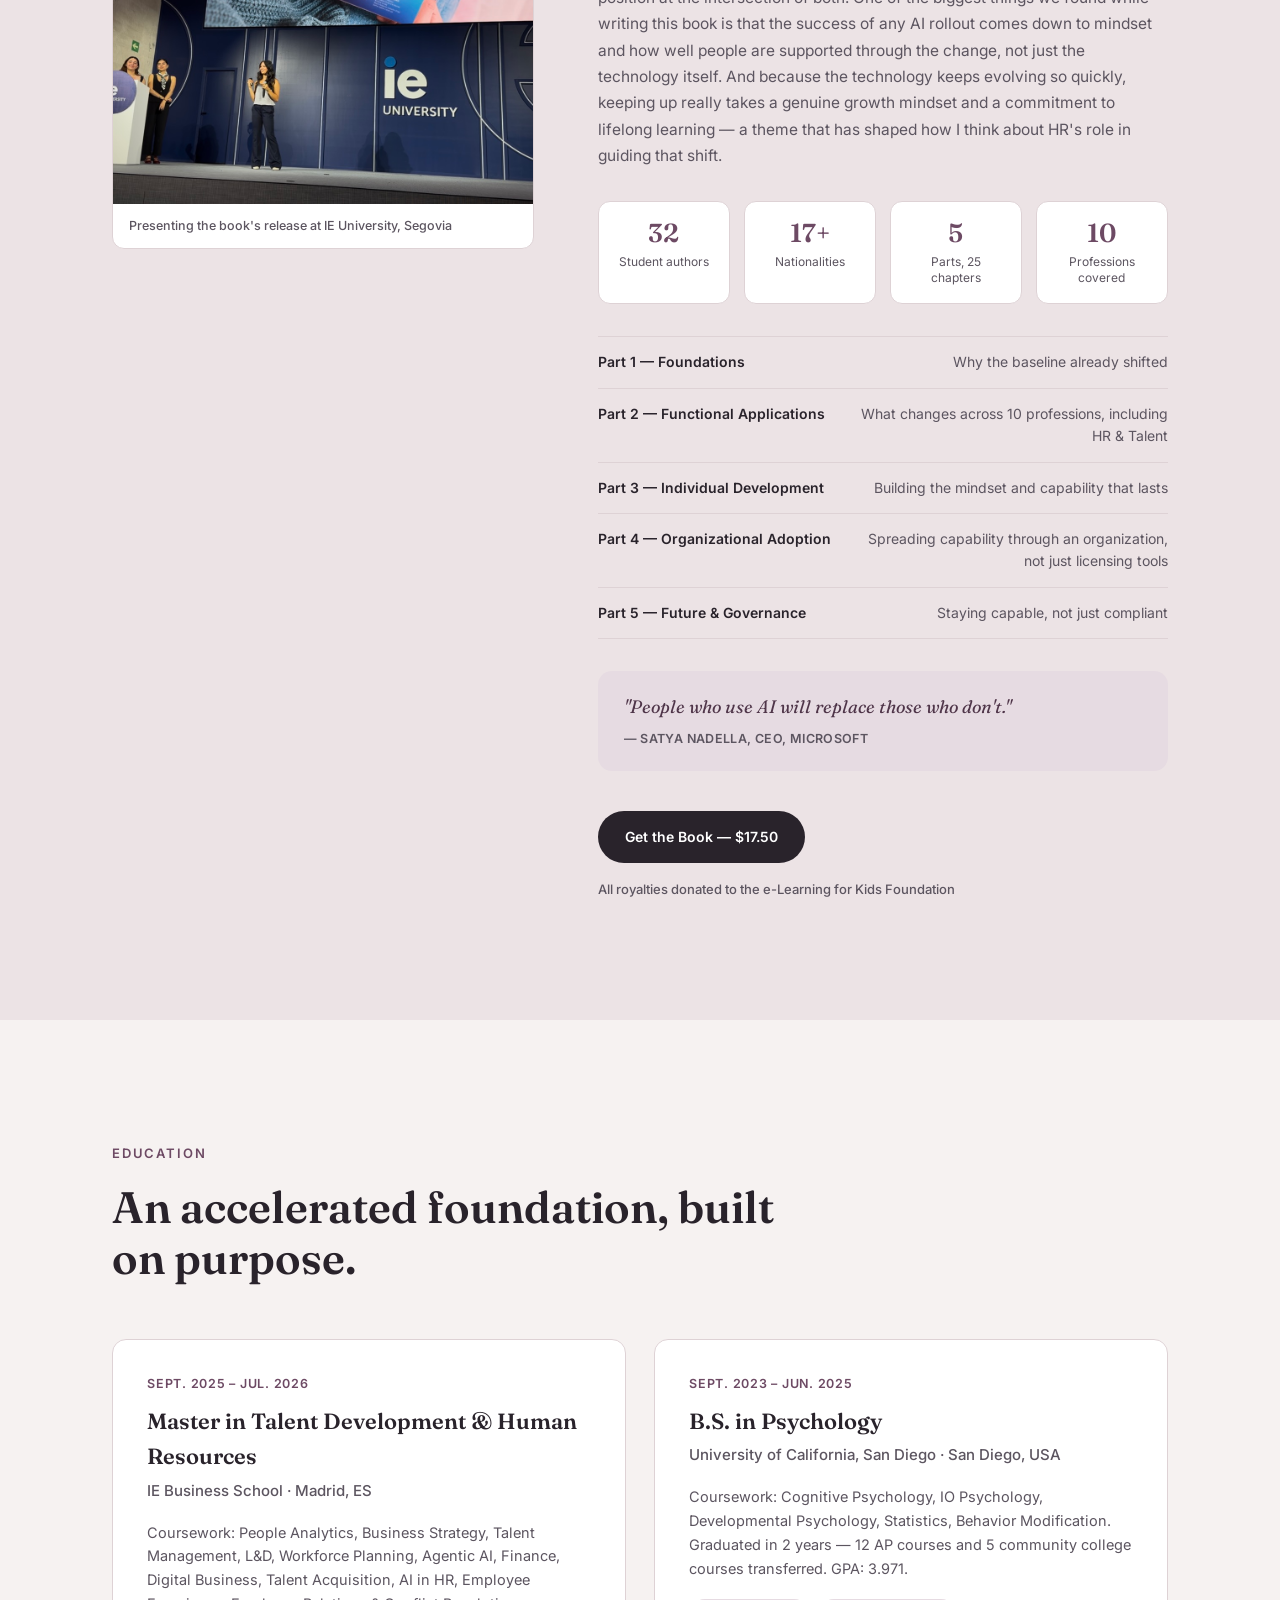
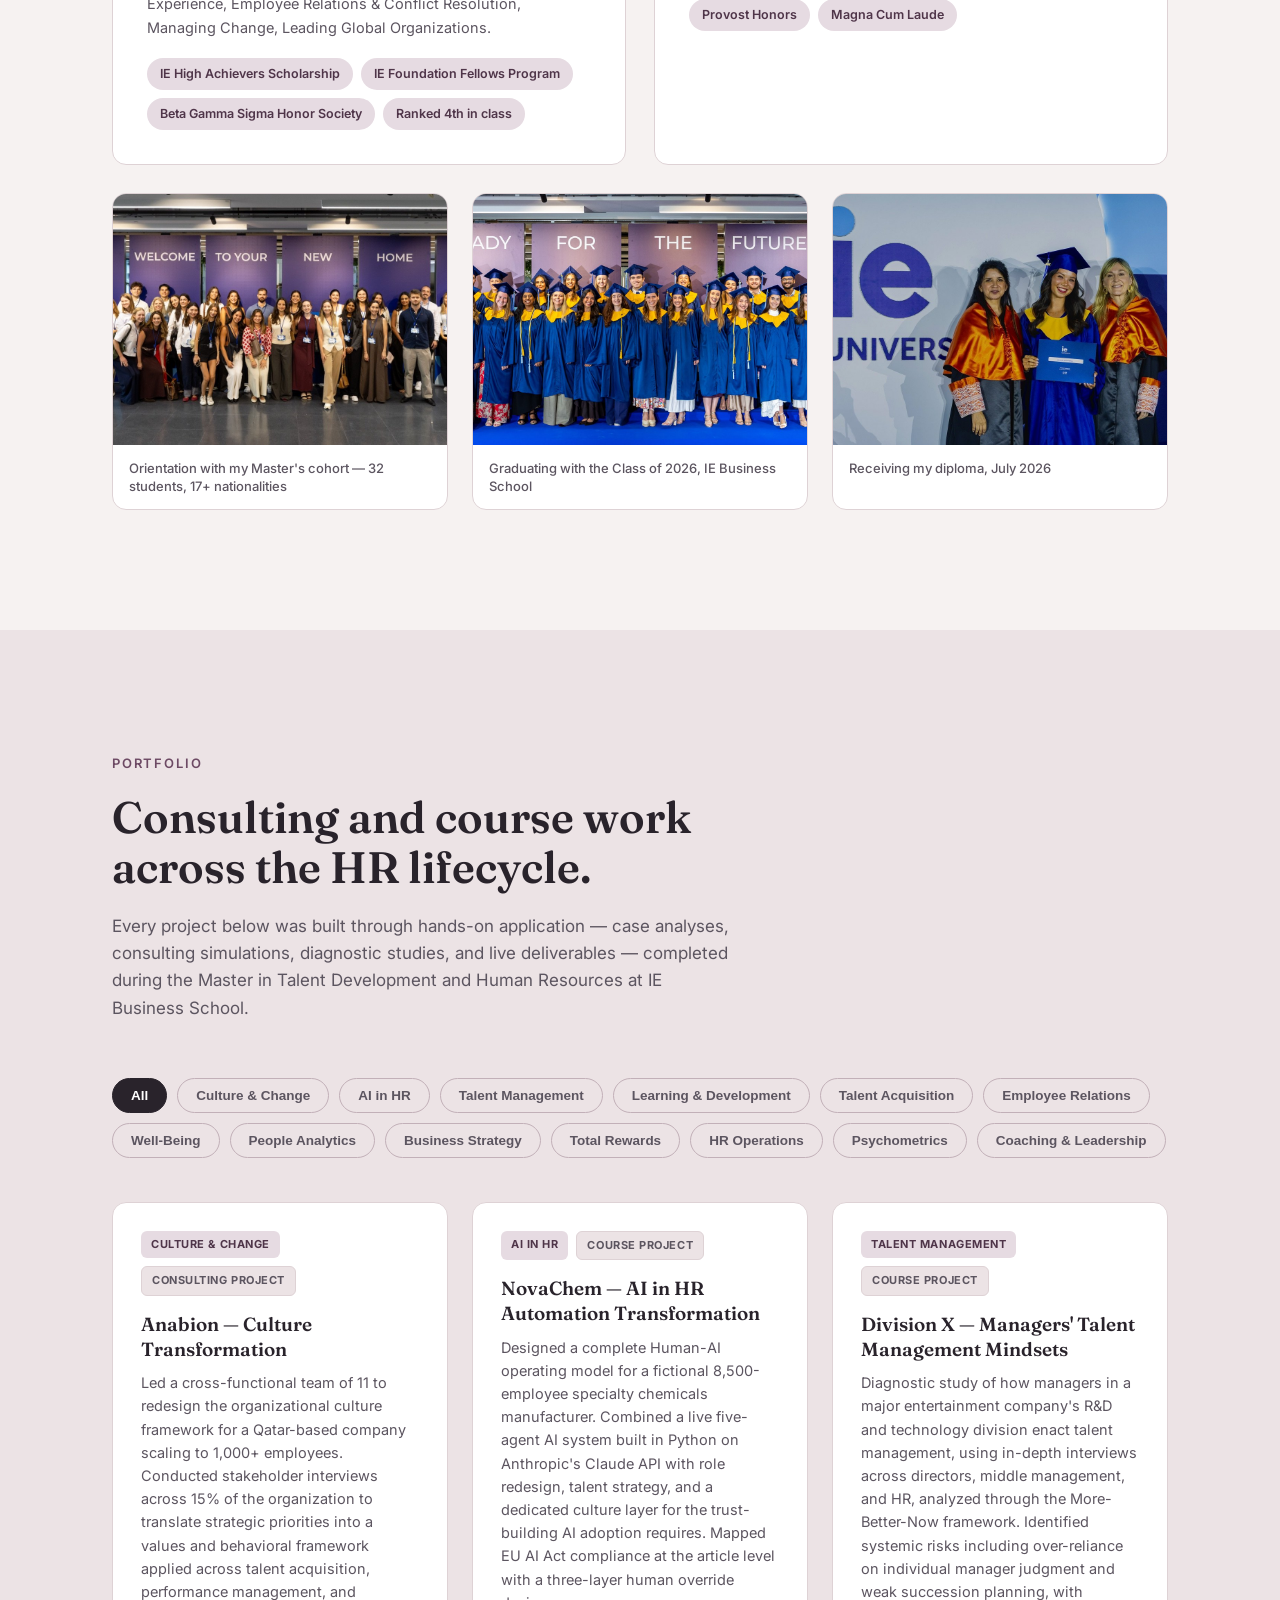
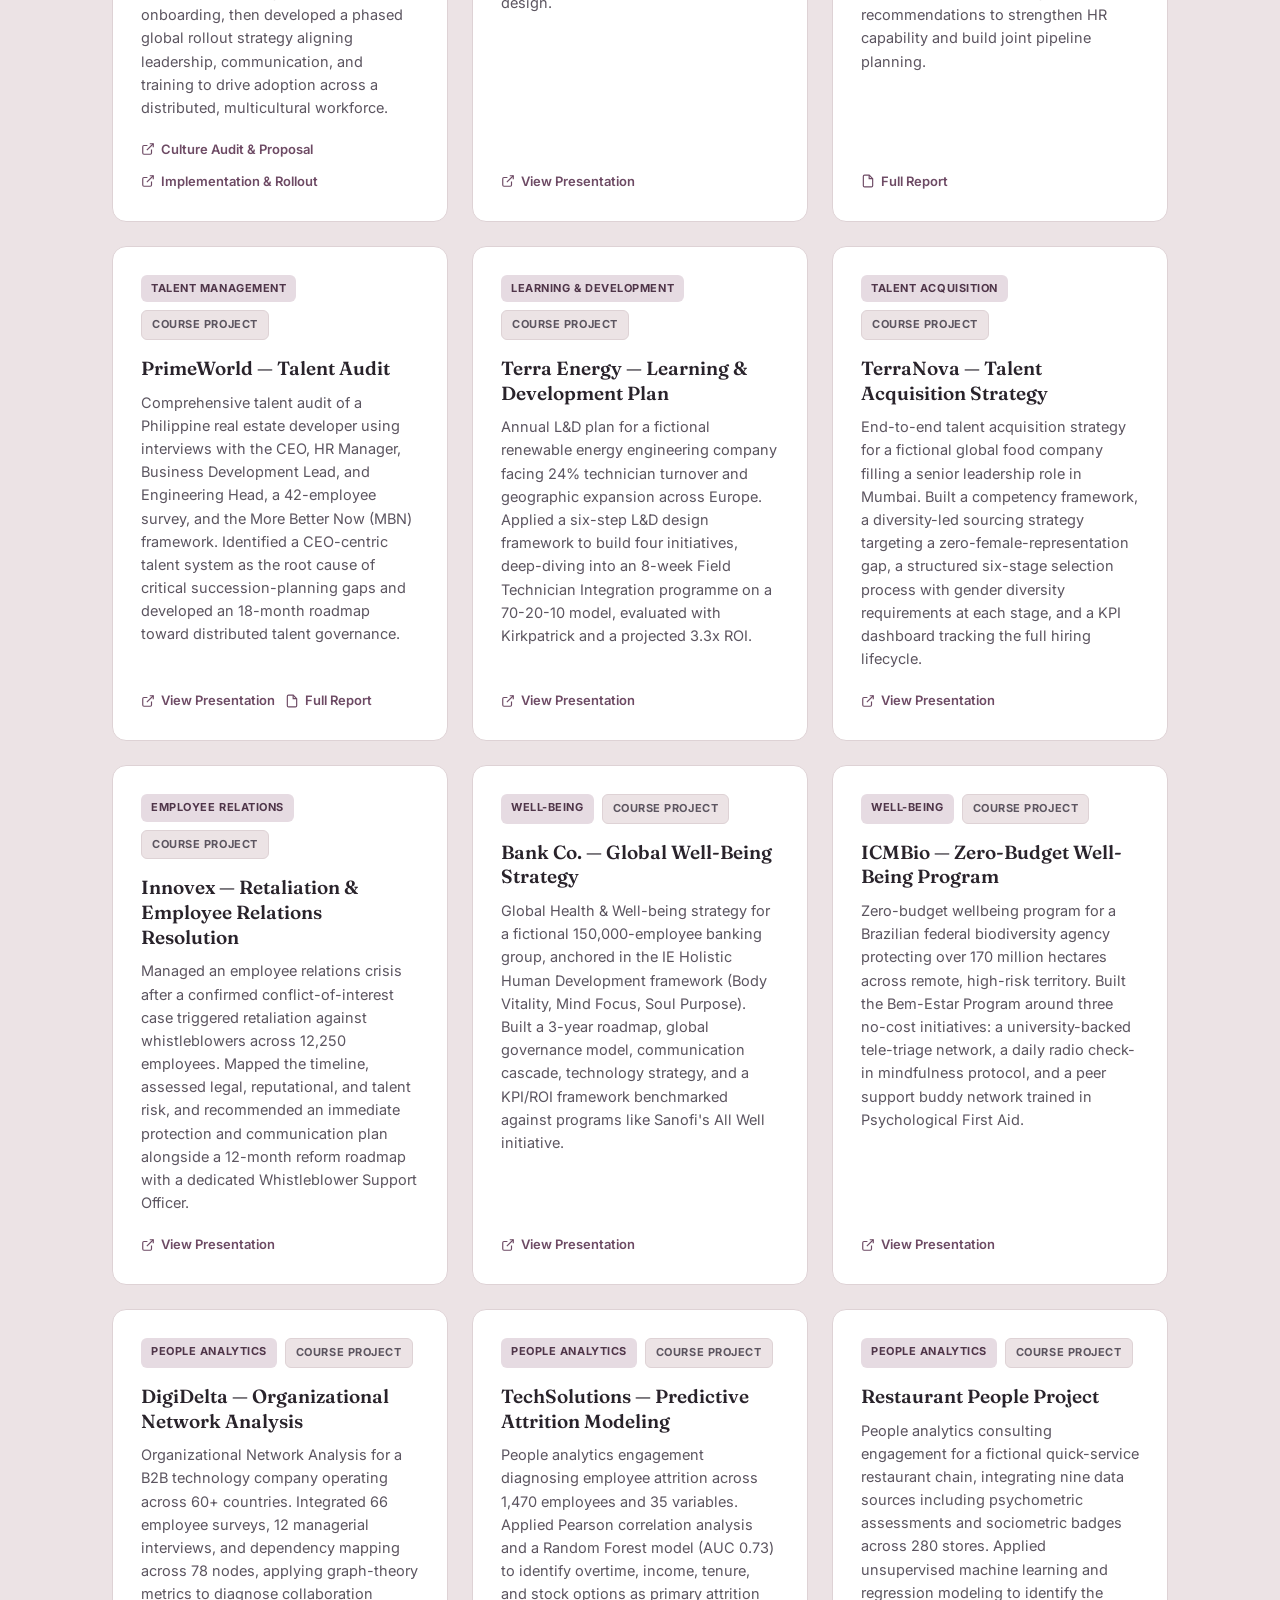
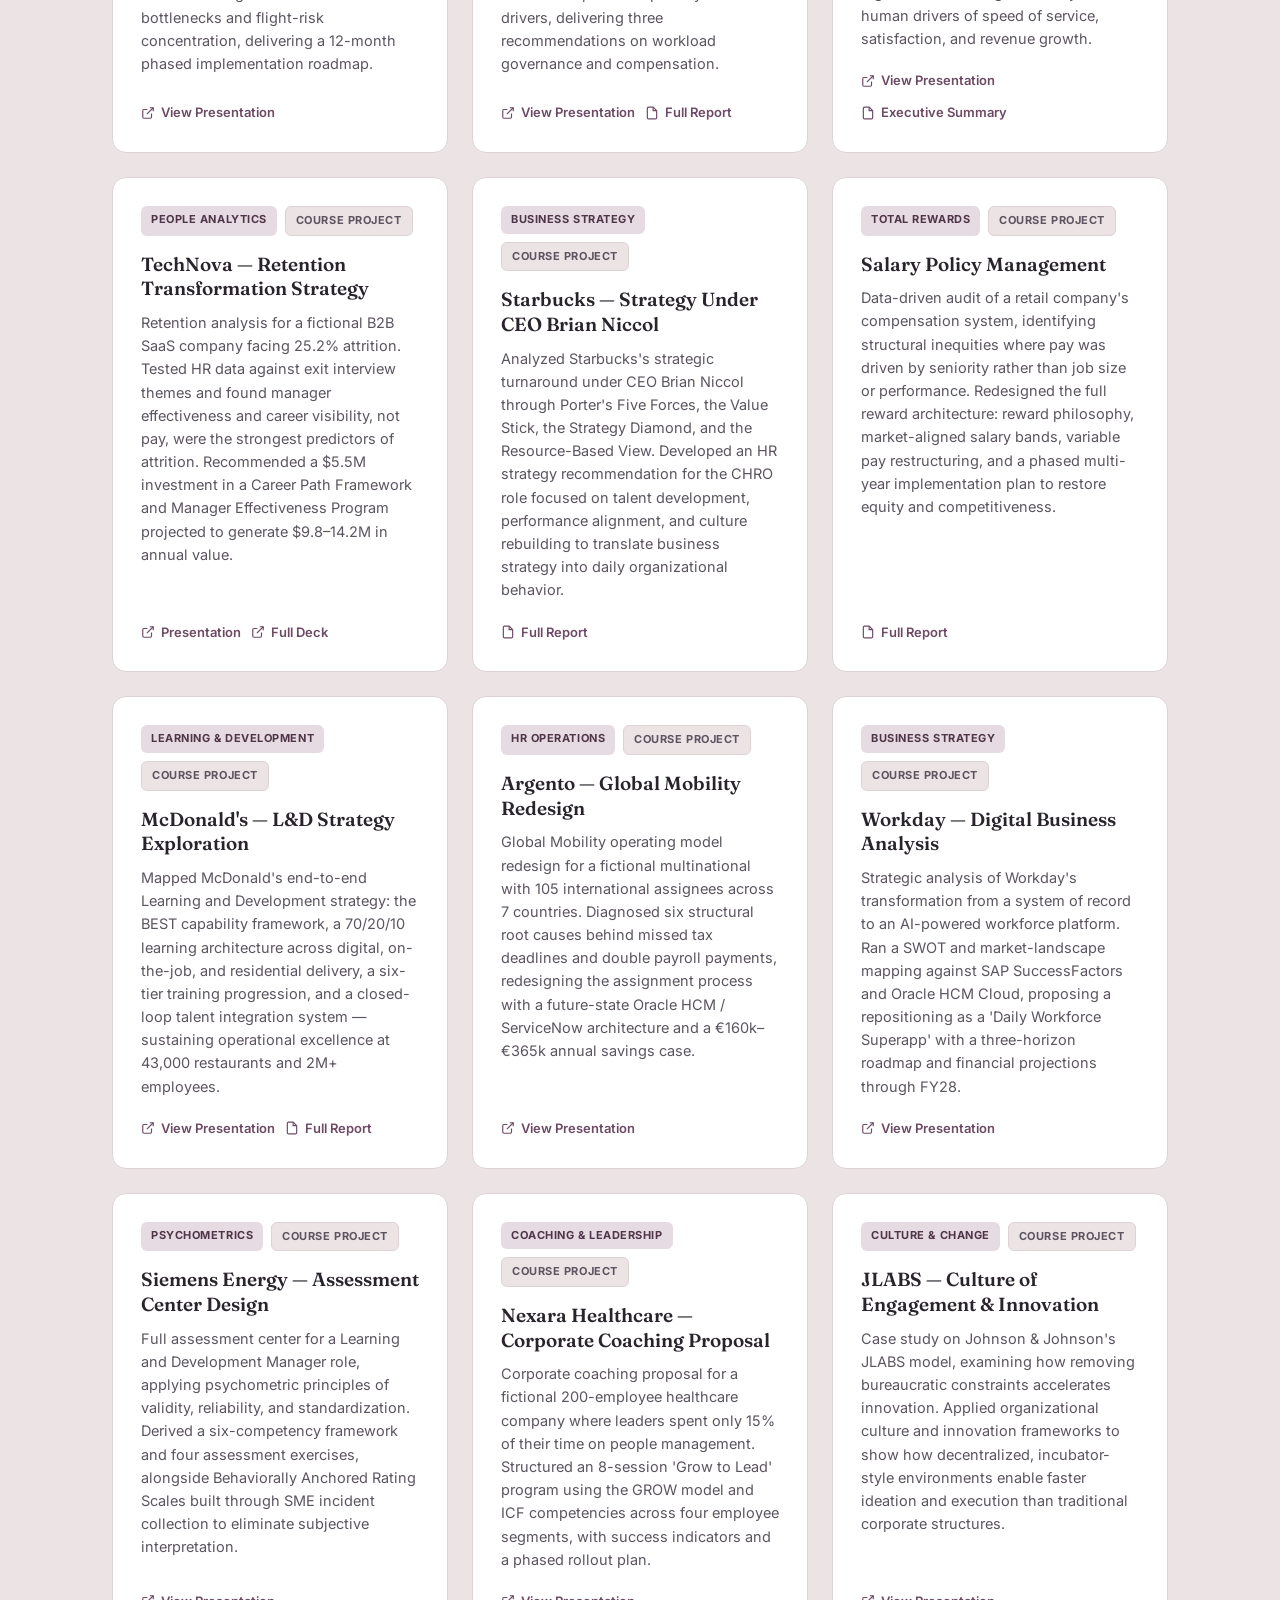
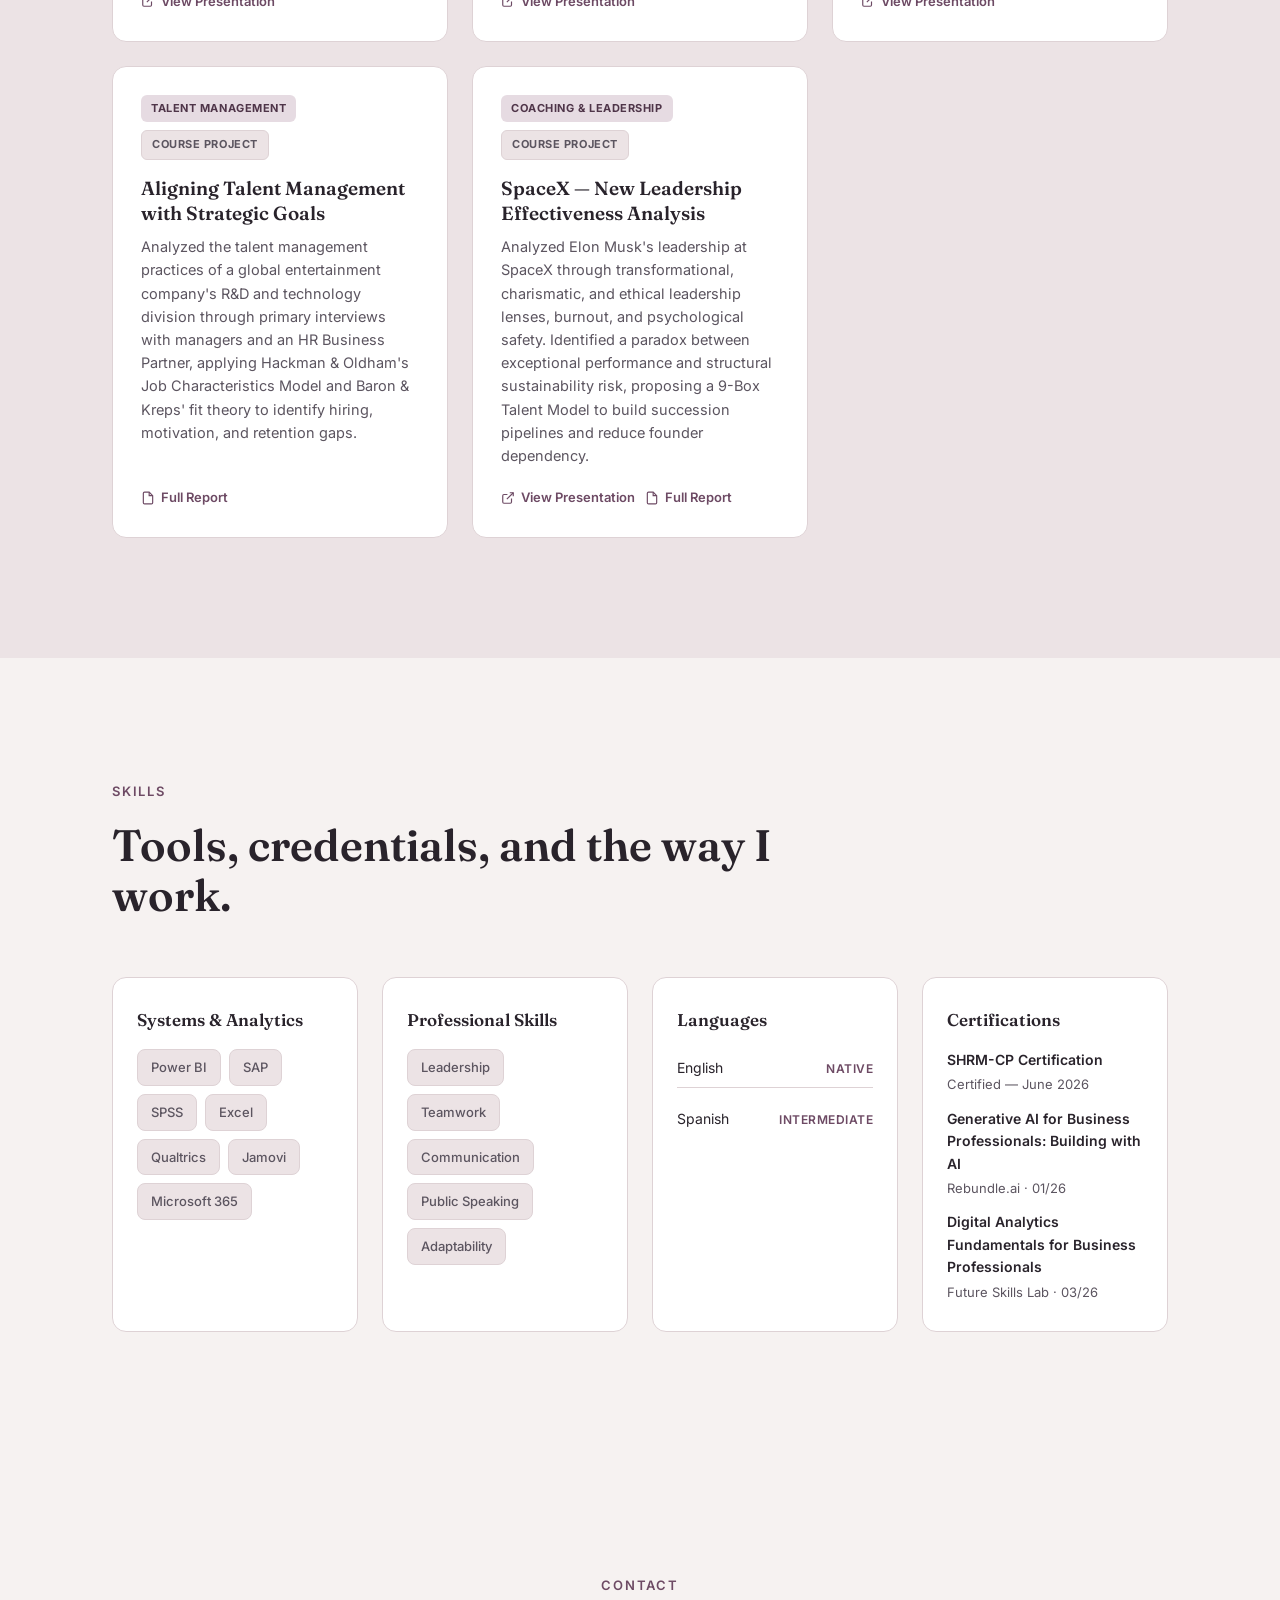
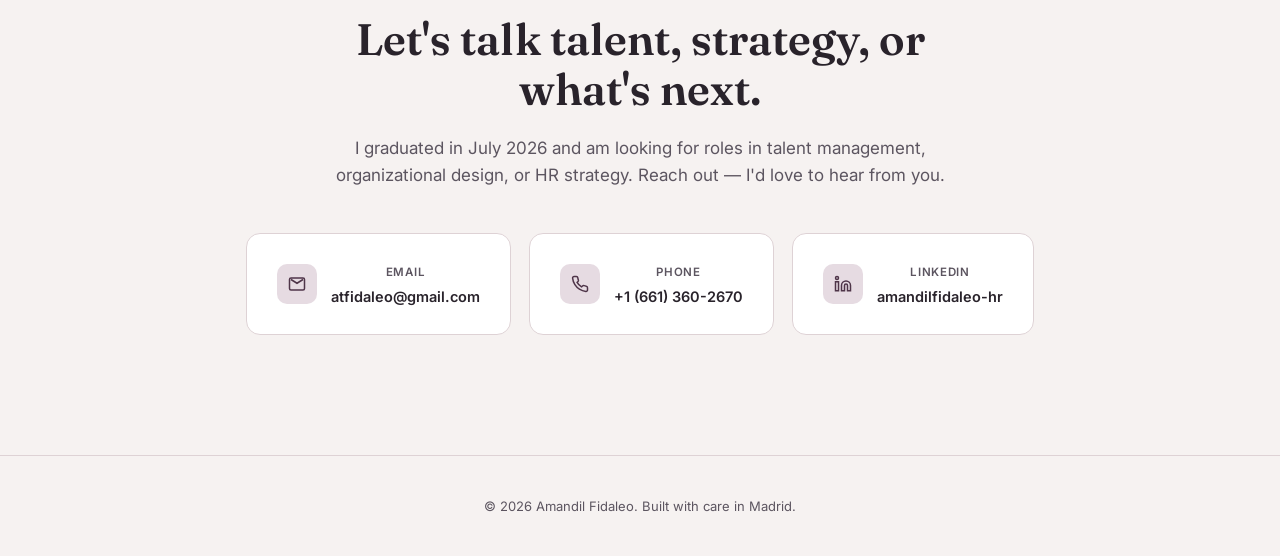
==== commit 7e28e1f6: "Update index.html" ====
--- a/index.html
+++ b/index.html
@@ -179,7 +179,7 @@
       </div>
       <figure class="book-caption-photo">
         <img src="assets/img/book-launch.jpg" alt="Amandil Fidaleo presenting the book on stage at IE University" />
-        <figcaption>Presenting the book's release at IE University, Madrid</figcaption>
+        <figcaption>Presenting the book's release at IE University, Segovia</figcaption>
       </figure>
     </div>
 
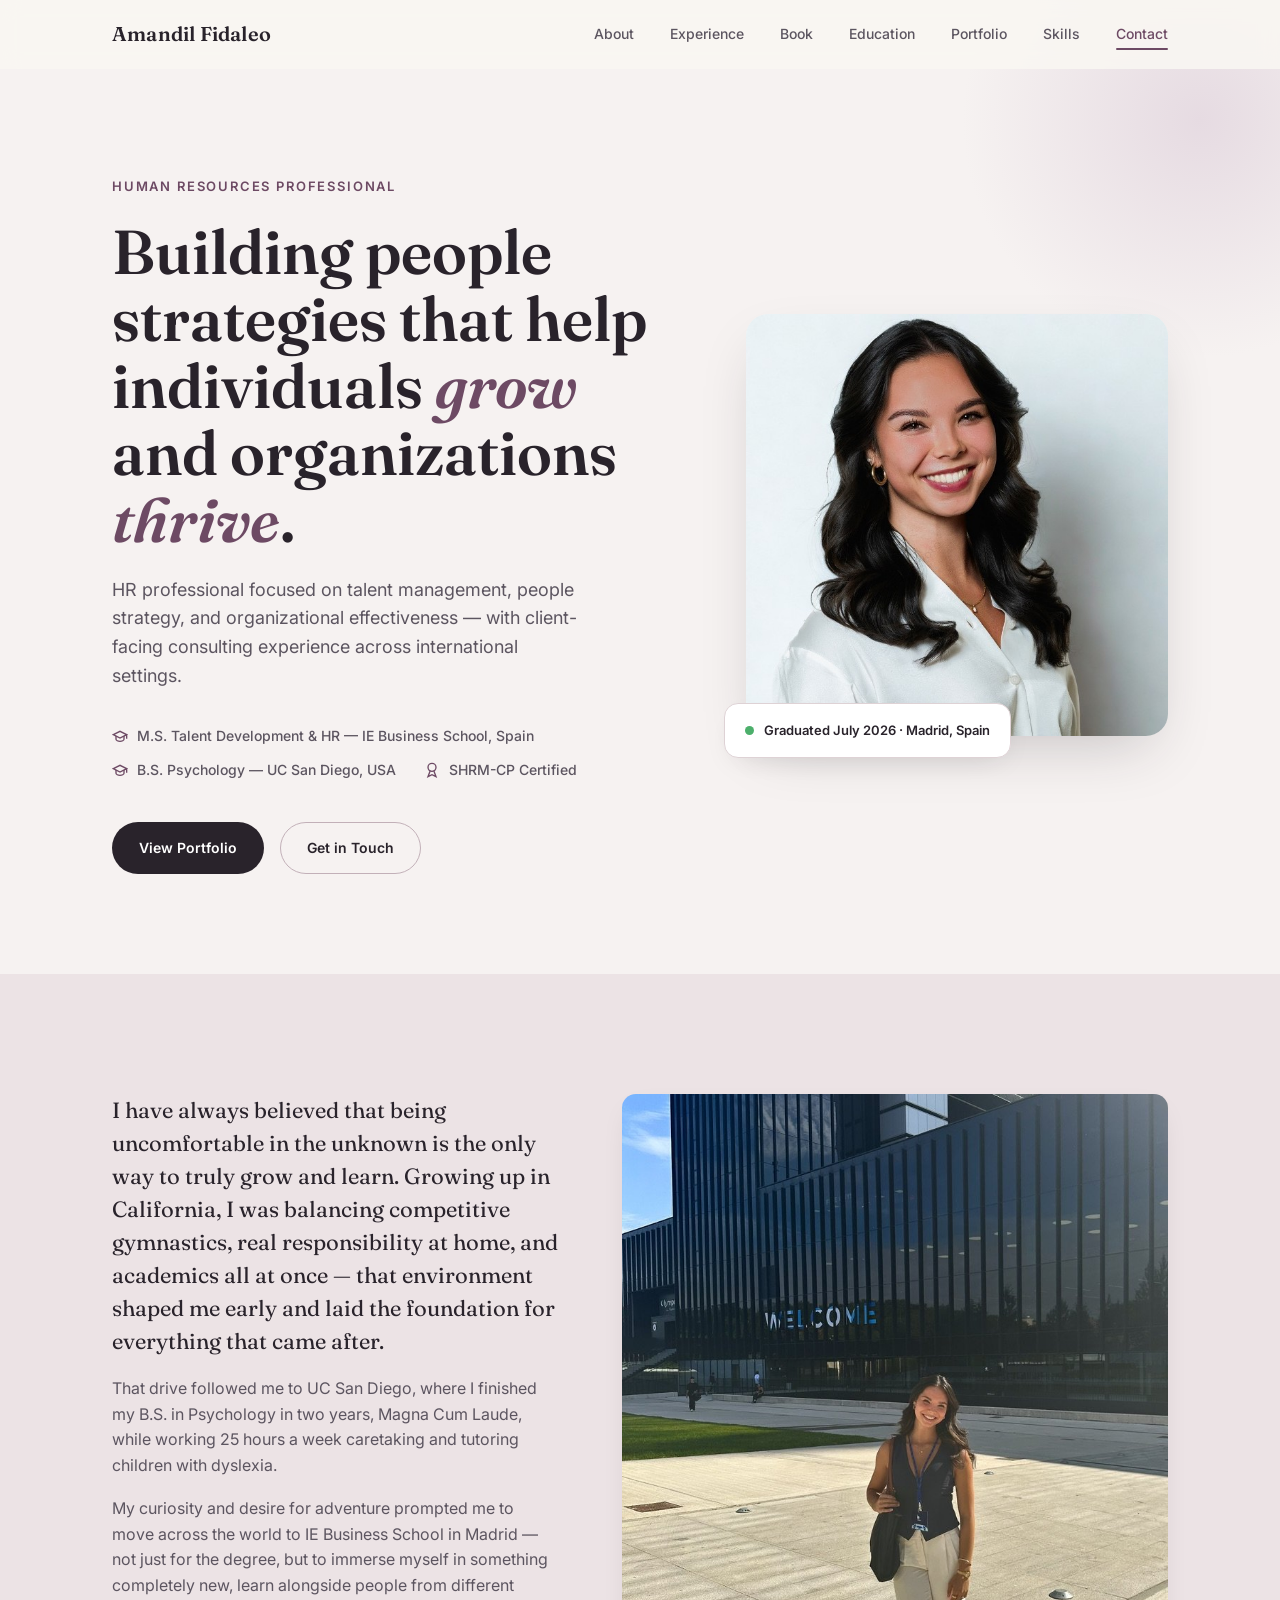
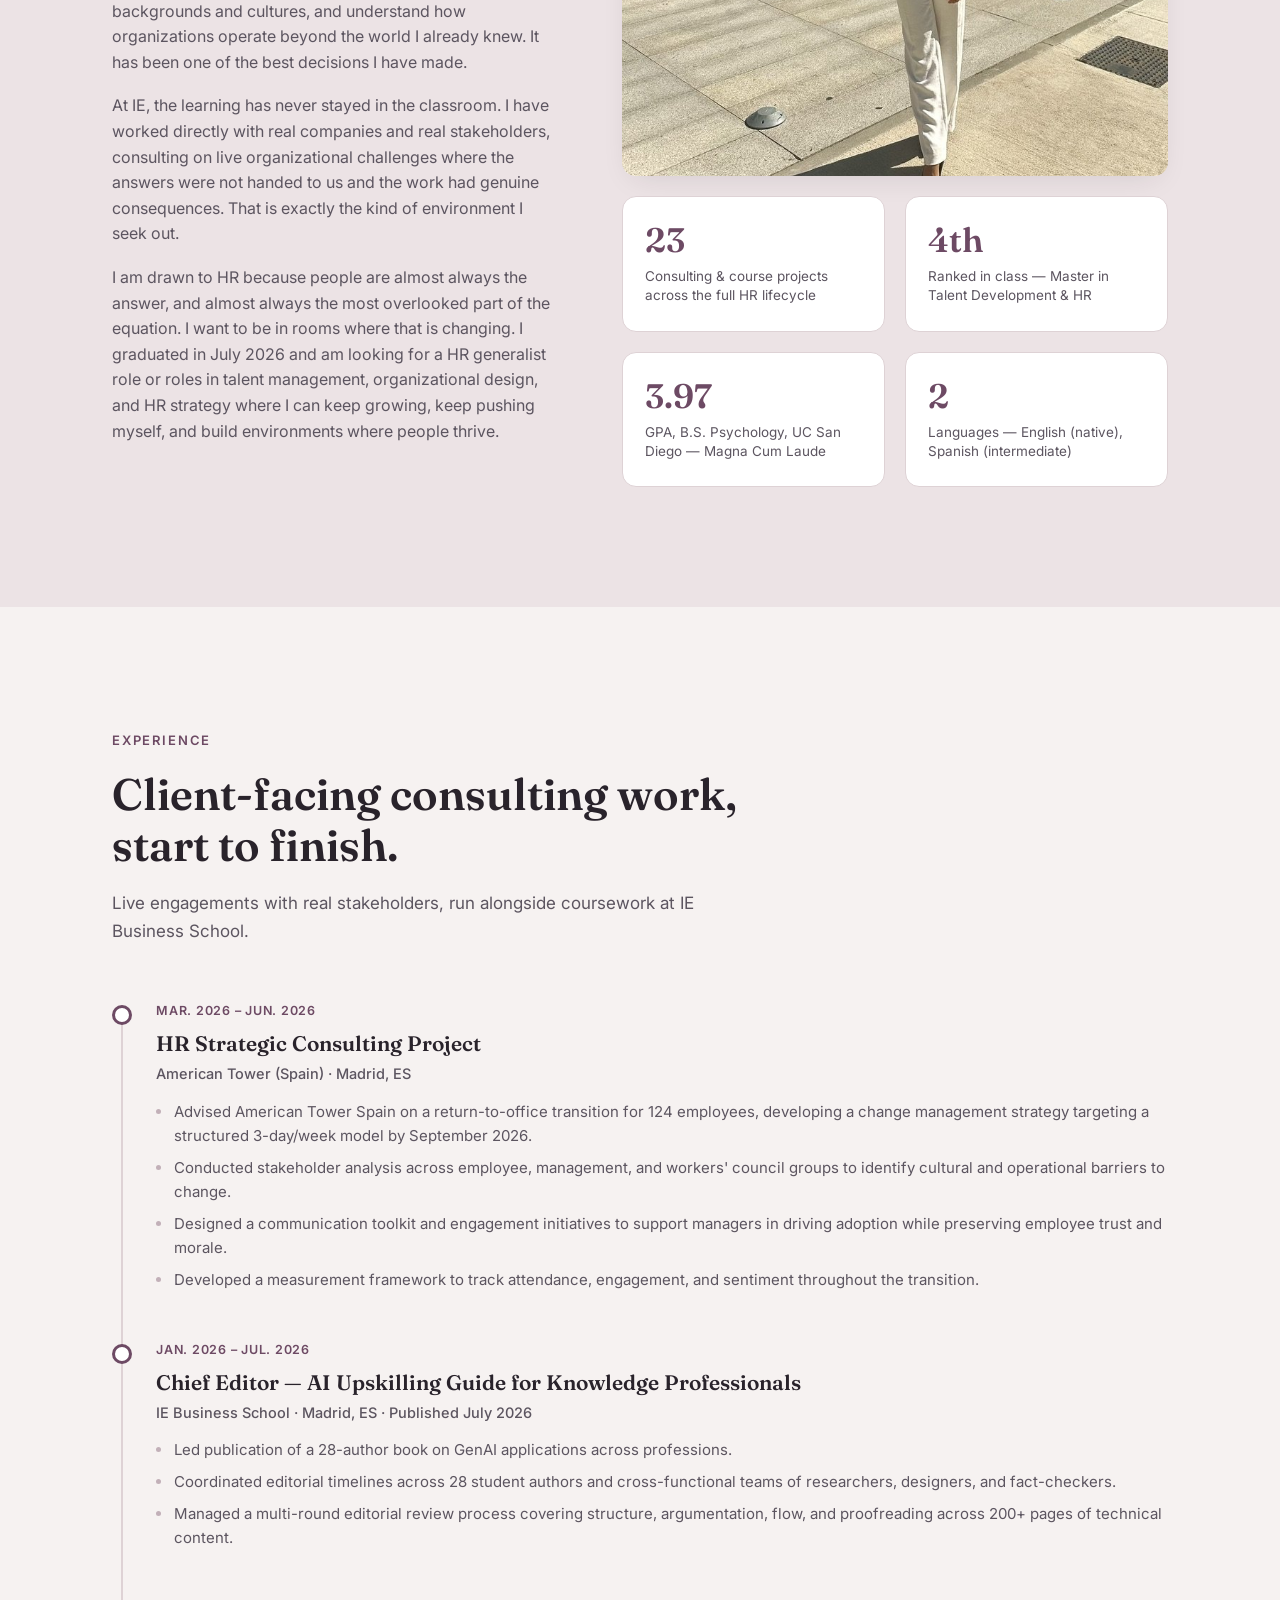
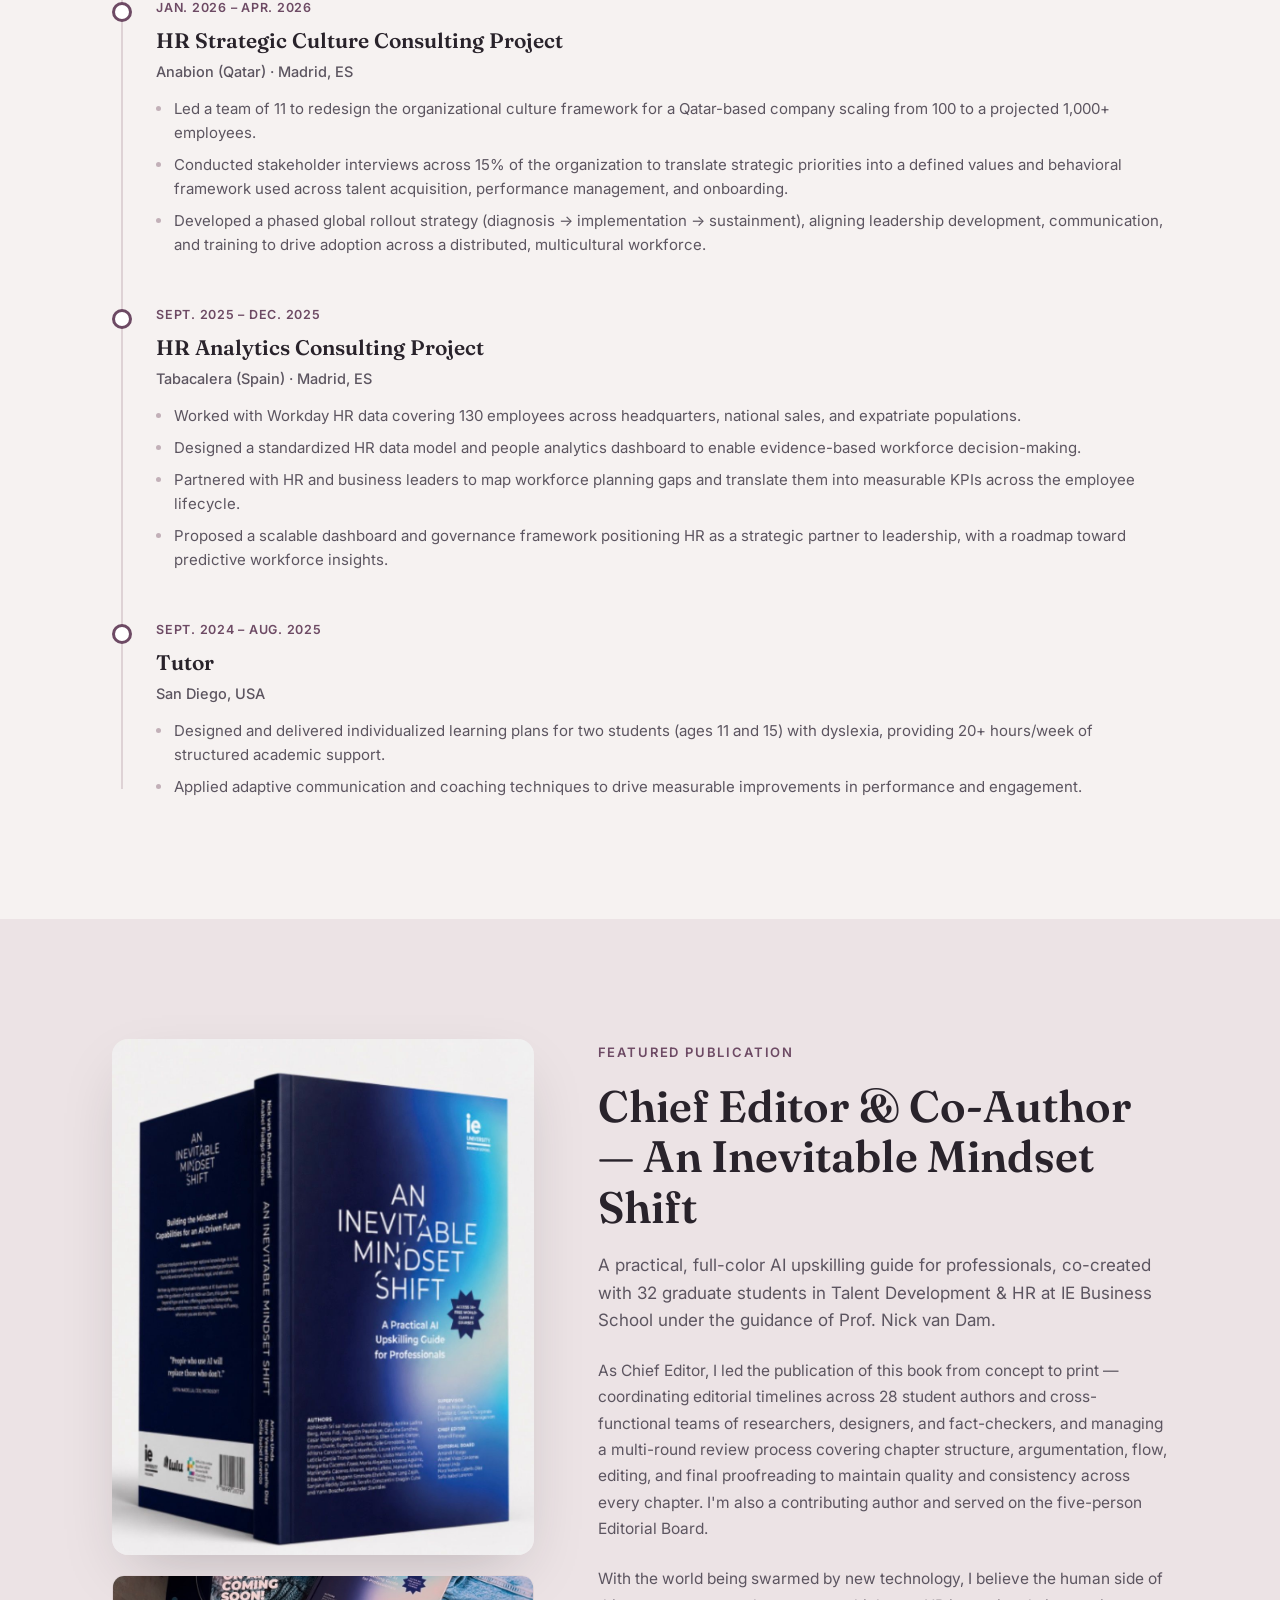
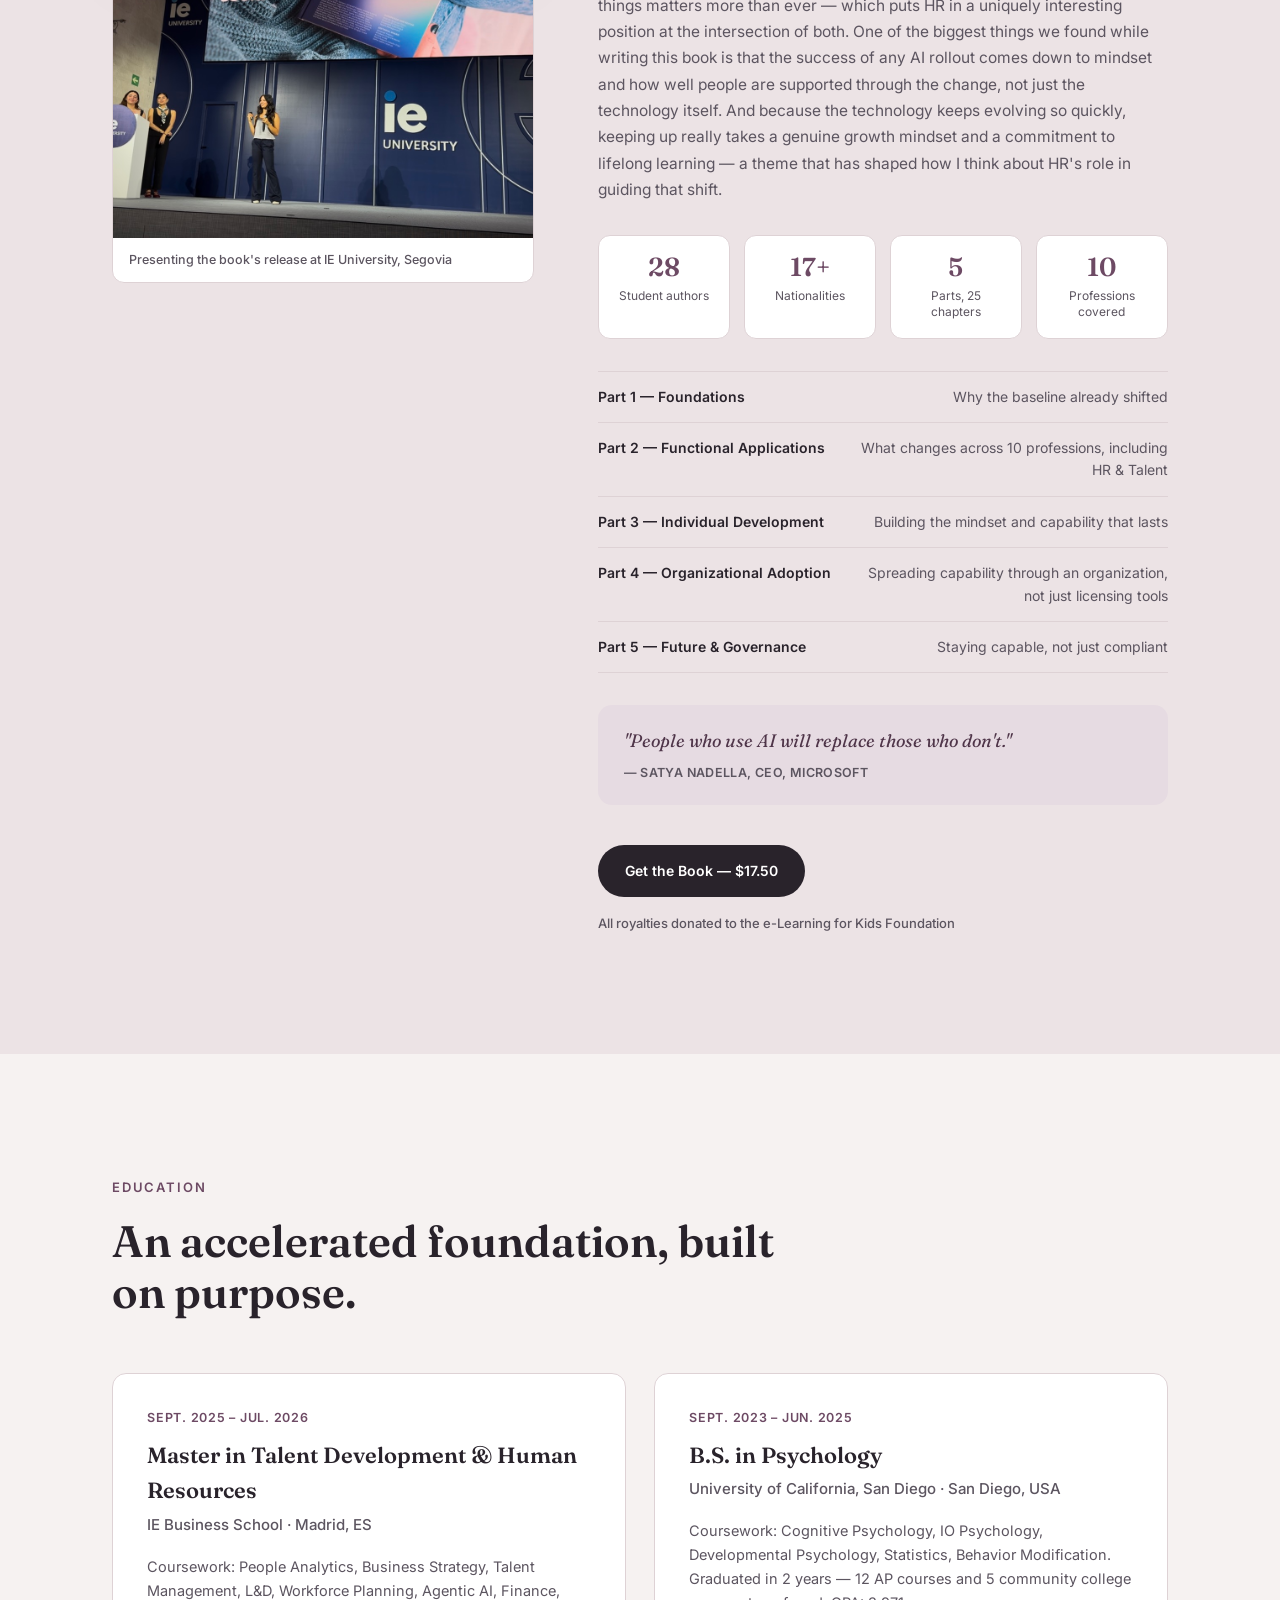
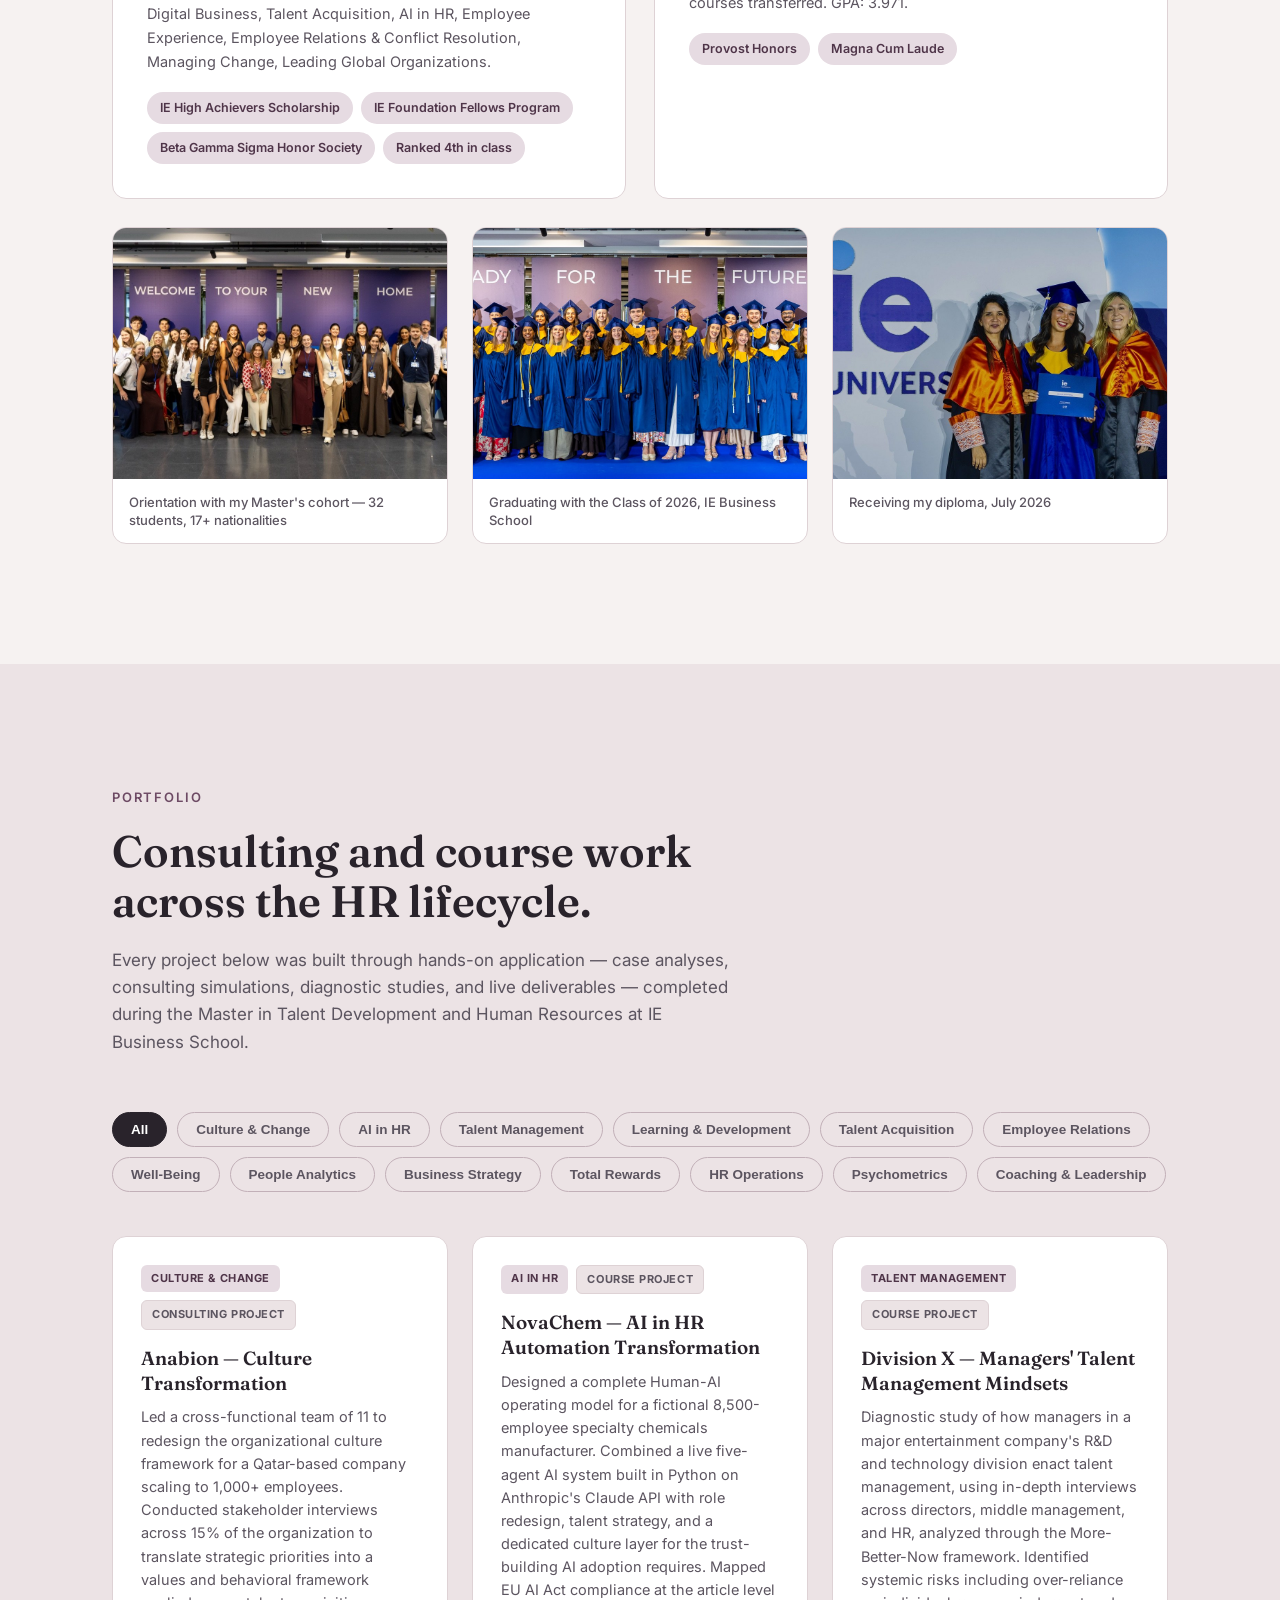
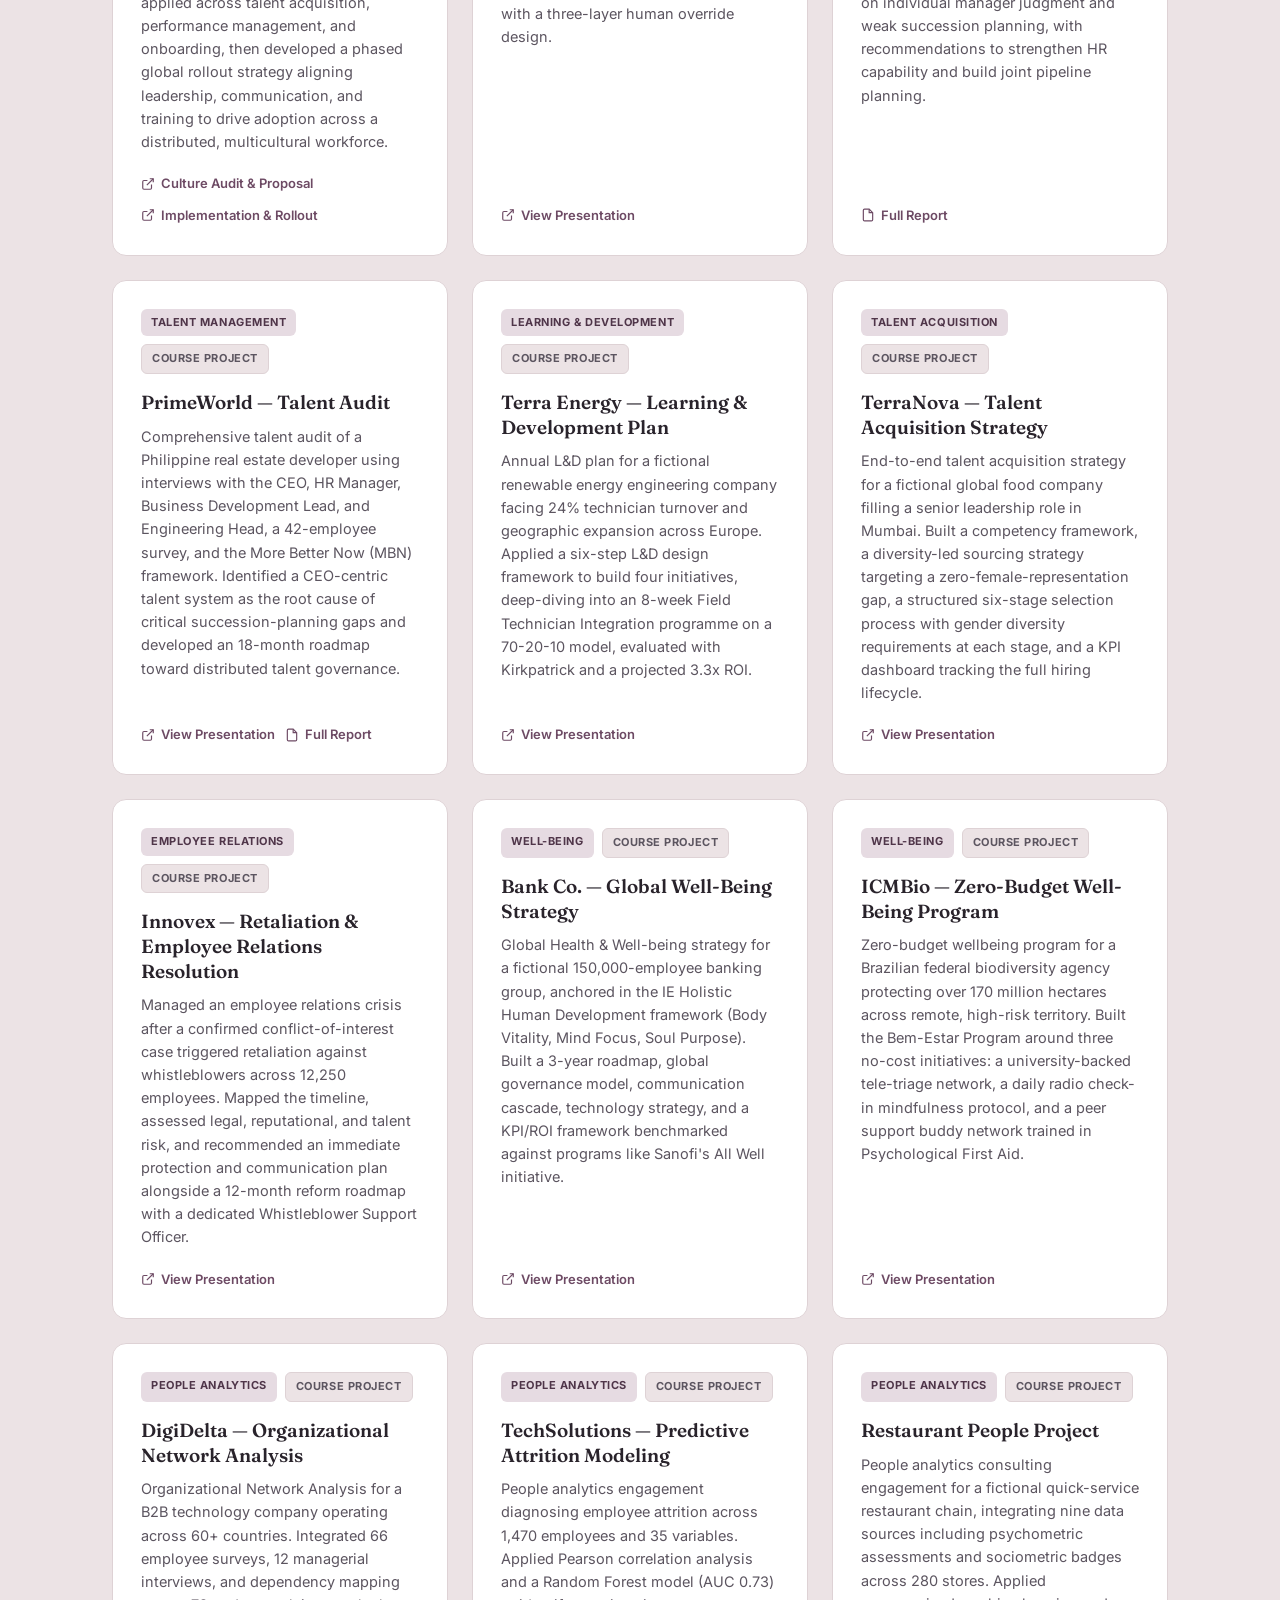
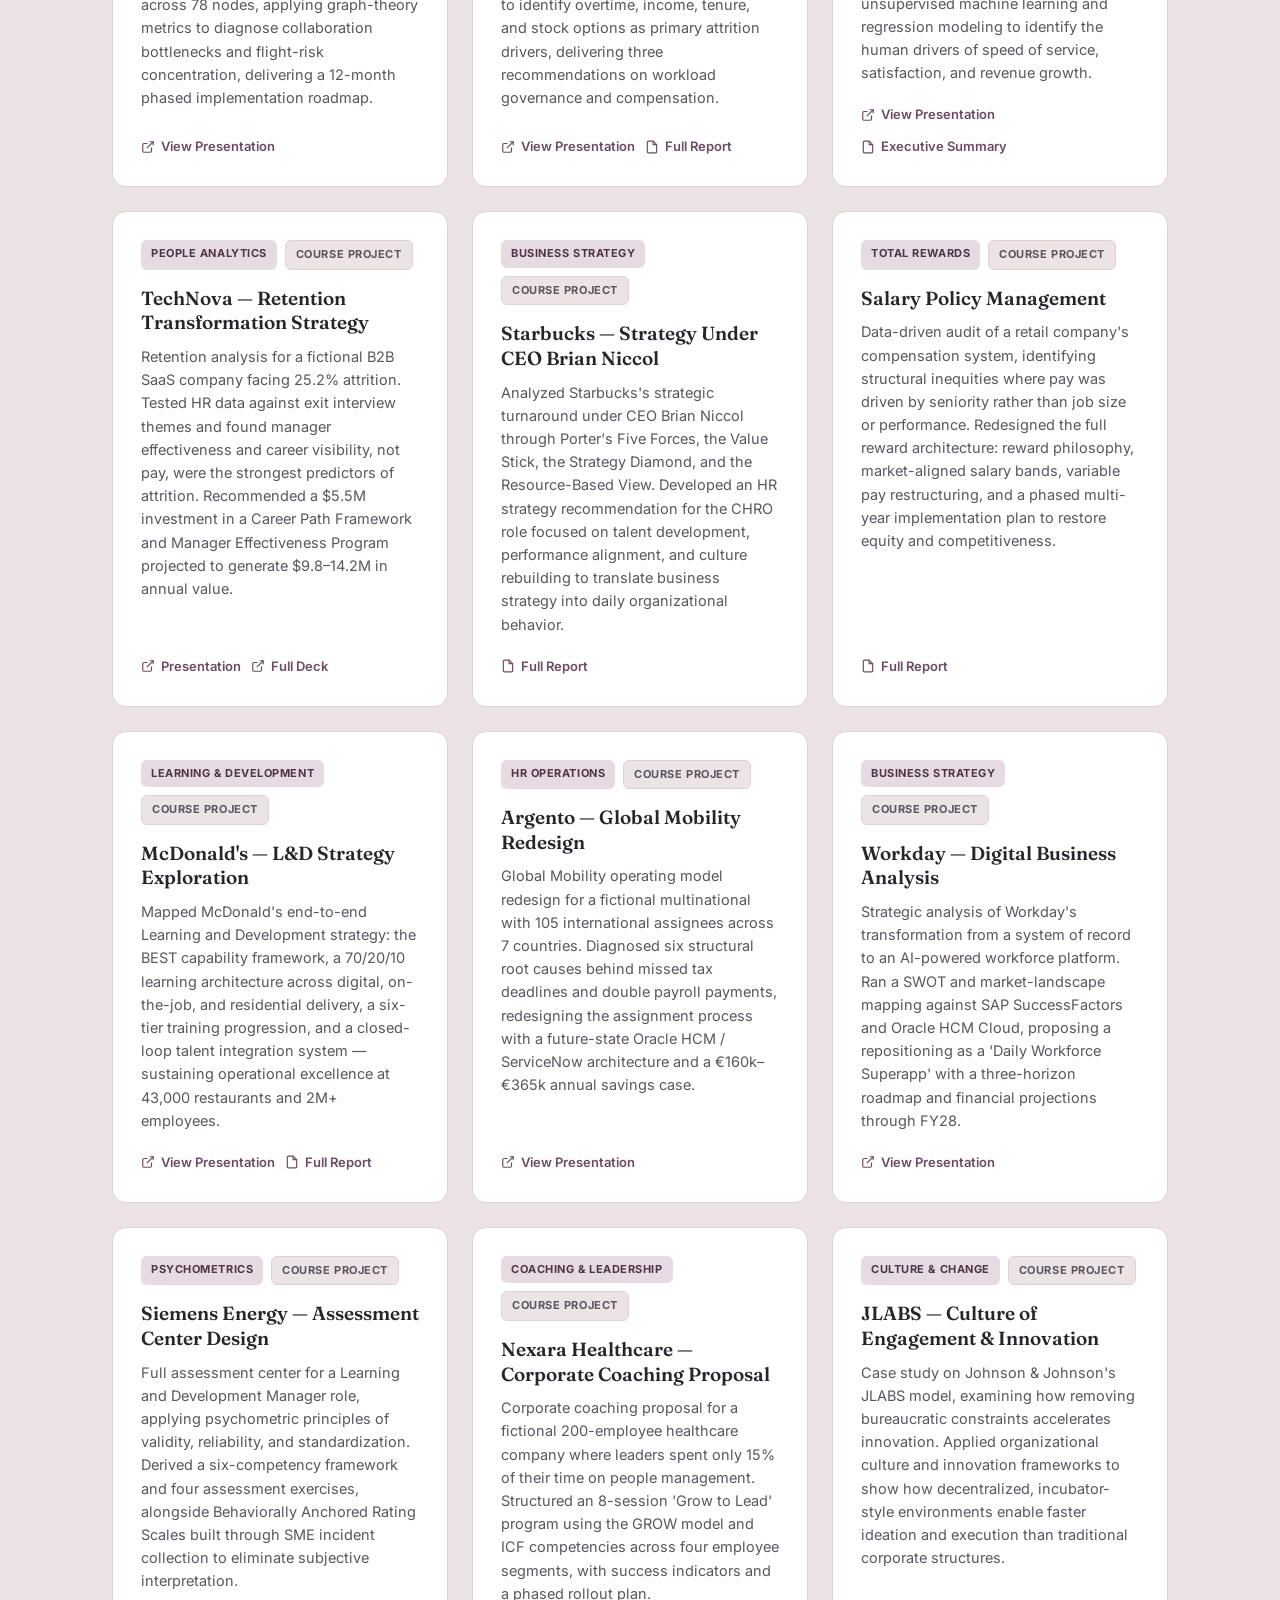
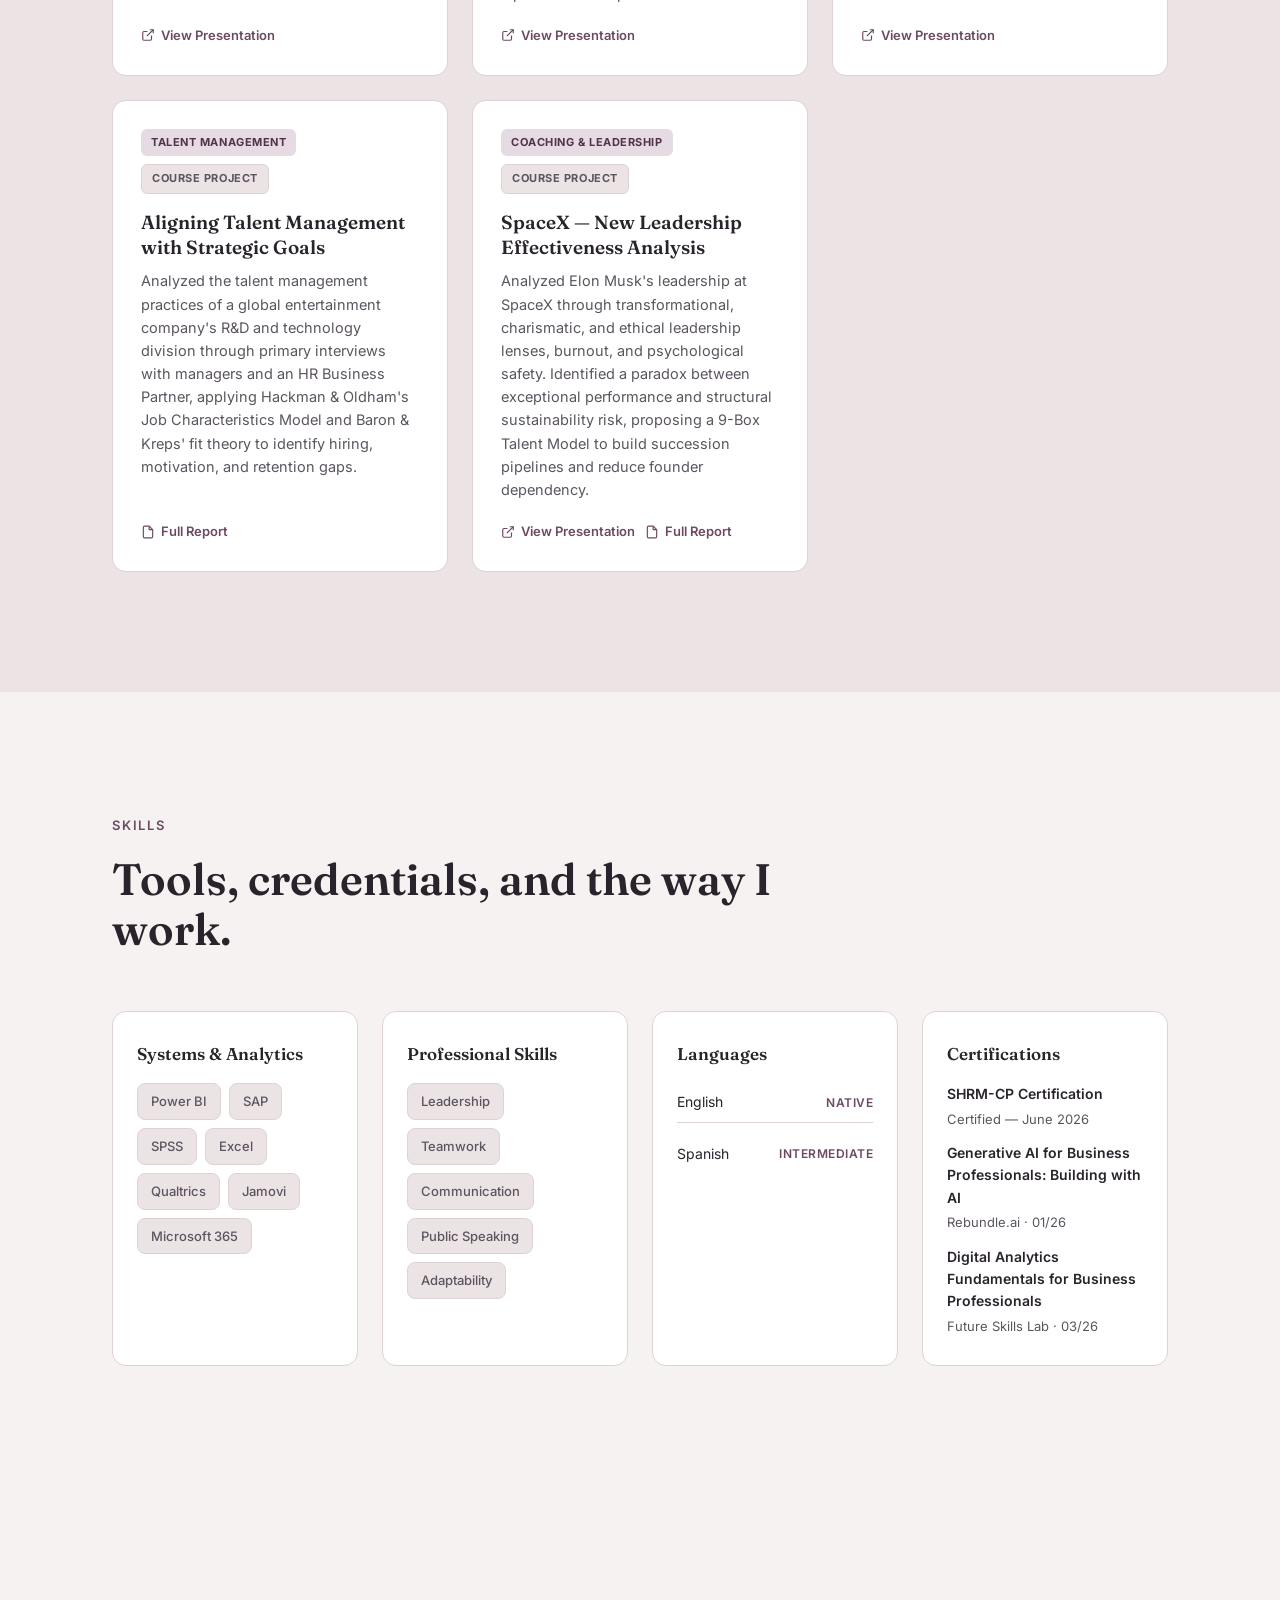
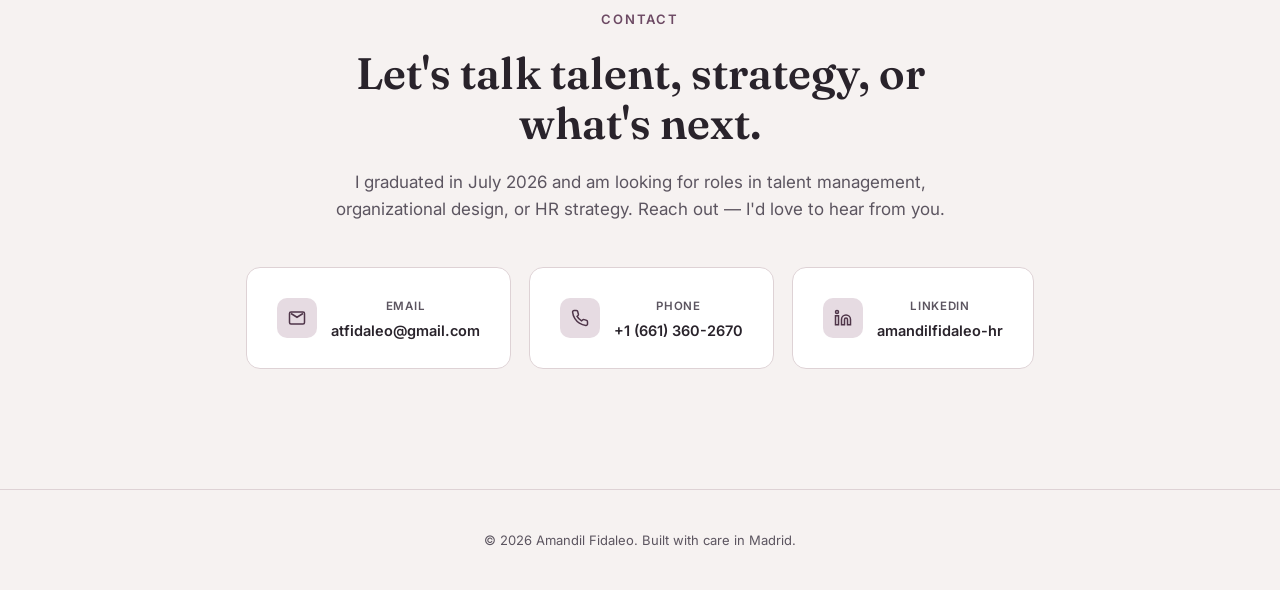
==== commit 05d37ab2: "Update index.html" ====
--- a/index.html
+++ b/index.html
@@ -40,7 +40,11 @@
       <div class="hero-facts">
         <div class="hero-fact">
           <svg width="16" height="16" viewBox="0 0 24 24" fill="none" stroke="currentColor" stroke-width="2"><path d="M22 10v6M2 10l10-5 10 5-10 5-10-5Z"/><path d="M6 12v5c0 1.5 3 3 6 3s6-1.5 6-3v-5"/></svg>
-          M.S. Talent Development & HR — IE Business School
+          M.S. Talent Development & HR — IE Business School, Spain
+        </div>
+        <div class="hero-fact">
+          <svg width="16" height="16" viewBox="0 0 24 24" fill="none" stroke="currentColor" stroke-width="2"><path d="M22 10v6M2 10l10-5 10 5-10 5-10-5Z"/><path d="M6 12v5c0 1.5 3 3 6 3s6-1.5 6-3v-5"/></svg>
+          B.S. Psychology — UC San Diego, USA
         </div>
         <div class="hero-fact">
           <svg width="16" height="16" viewBox="0 0 24 24" fill="none" stroke="currentColor" stroke-width="2"><circle cx="12" cy="8" r="6"/><path d="M9 14 6 22l6-3 6 3-3-8"/></svg>
@@ -72,7 +76,7 @@
       <p>That drive followed me to UC San Diego, where I finished my B.S. in Psychology in two years, Magna Cum Laude, while working 25 hours a week caretaking and tutoring children with dyslexia.</p>
       <p>My curiosity and desire for adventure prompted me to move across the world to IE Business School in Madrid — not just for the degree, but to immerse myself in something completely new, learn alongside people from different backgrounds and cultures, and understand how organizations operate beyond the world I already knew. It has been one of the best decisions I have made.</p>
       <p>At IE, the learning has never stayed in the classroom. I have worked directly with real companies and real stakeholders, consulting on live organizational challenges where the answers were not handed to us and the work had genuine consequences. That is exactly the kind of environment I seek out.</p>
-      <p>I am drawn to HR because people are almost always the answer, and almost always the most overlooked part of the equation. I want to be in rooms where that is changing. I graduated in July 2026 and am looking for an HR generalist role or roles in talent management, organizational design, and HR strategy where I can keep growing, keep pushing myself, and help build environments where people genuinely thrive.</p>
+      <p>I am drawn to HR because people are almost always the answer, and almost always the most overlooked part of the equation. I want to be in rooms where that is changing. I graduated in July 2026 and am looking for a HR generalist role or roles in talent management, organizational design, and HR strategy where I can keep growing, keep pushing myself, and build environments where people thrive.</p>
     </div>
     <div class="about-stats reveal">
       <div class="about-photo">
@@ -193,7 +197,7 @@
       <p class="book-role">With the world being swarmed by new technology, I believe the human side of things matters more than ever — which puts HR in a uniquely interesting position at the intersection of both. One of the biggest things we found while writing this book is that the success of any AI rollout comes down to mindset and how well people are supported through the change, not just the technology itself. And because the technology keeps evolving so quickly, keeping up really takes a genuine growth mindset and a commitment to lifelong learning — a theme that has shaped how I think about HR's role in guiding that shift.</p>
       
       <div class="book-stats">
-        <div class="book-stat"><div class="num">32</div><div class="label">Student authors</div></div>
+        <div class="book-stat"><div class="num">28</div><div class="label">Student authors</div></div>
         <div class="book-stat"><div class="num">17+</div><div class="label">Nationalities</div></div>
         <div class="book-stat"><div class="num">5</div><div class="label">Parts, 25 chapters</div></div>
         <div class="book-stat"><div class="num">10</div><div class="label">Professions covered</div></div>
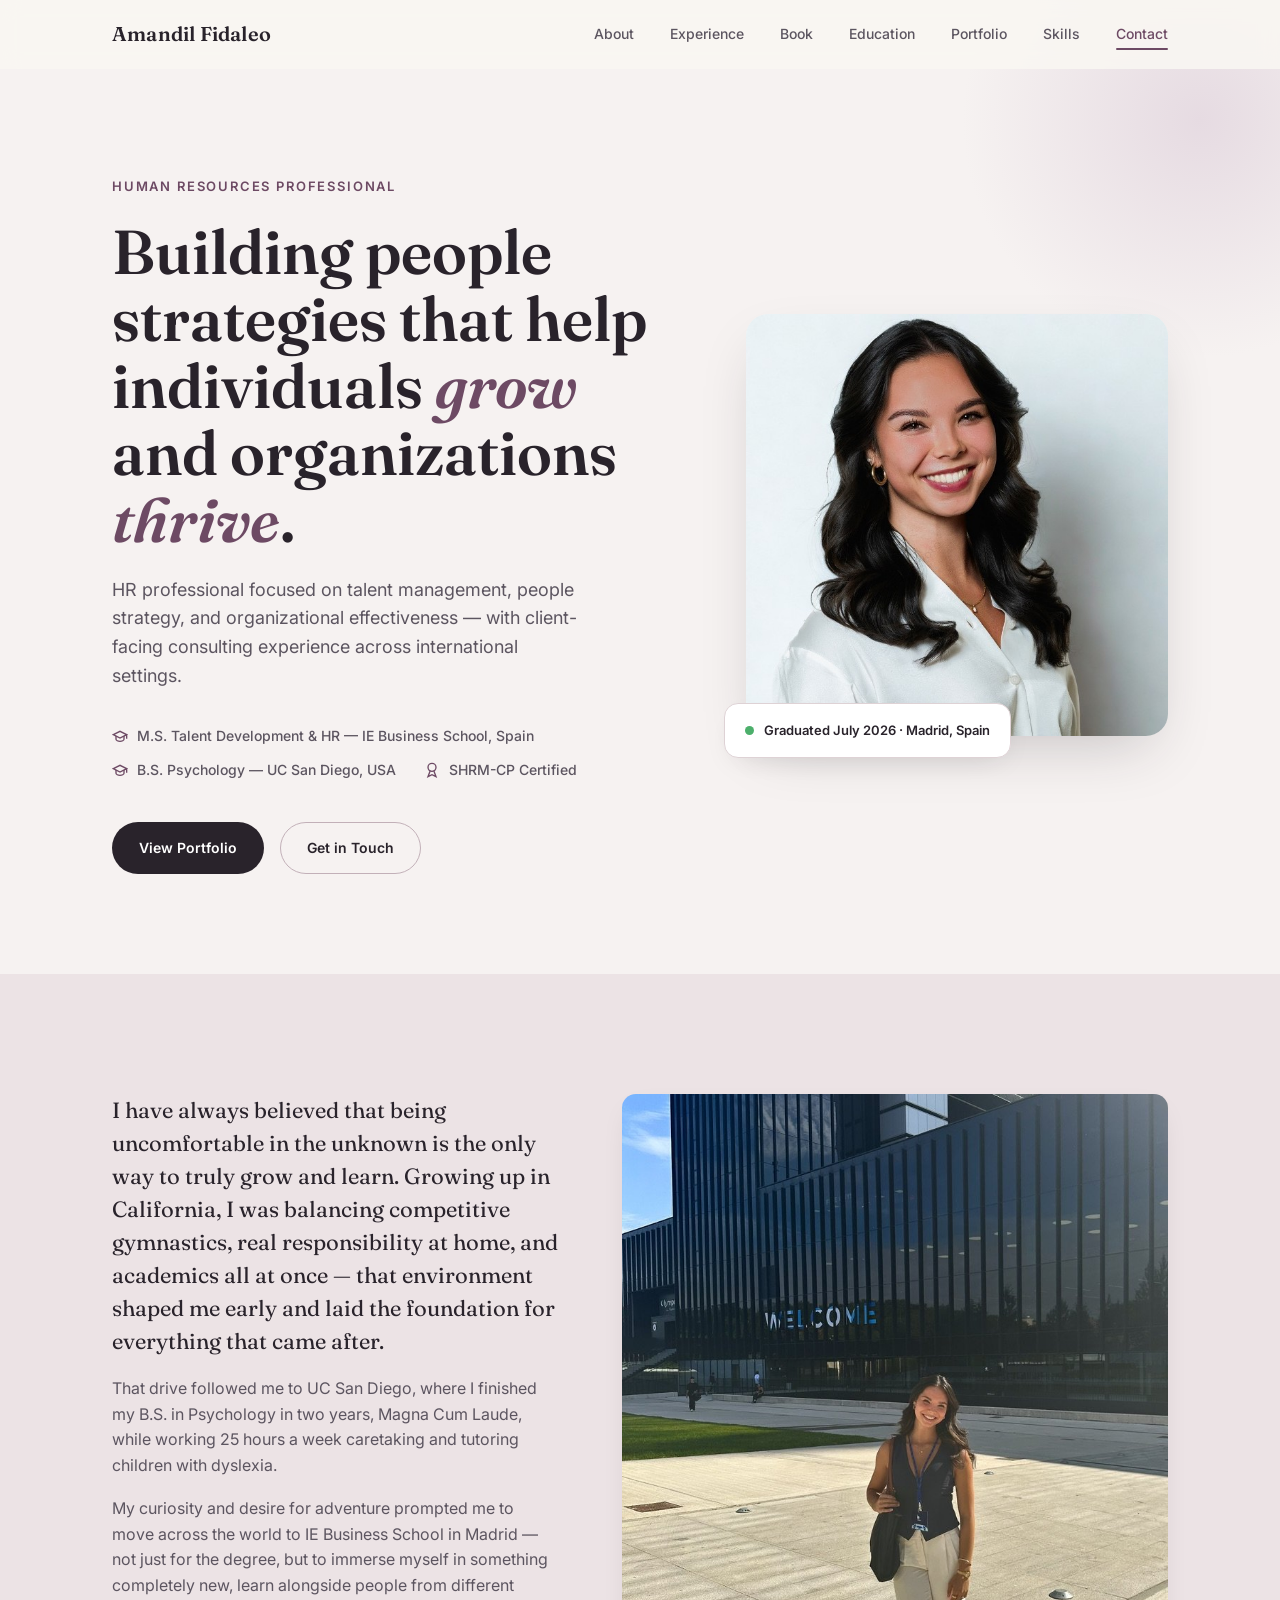
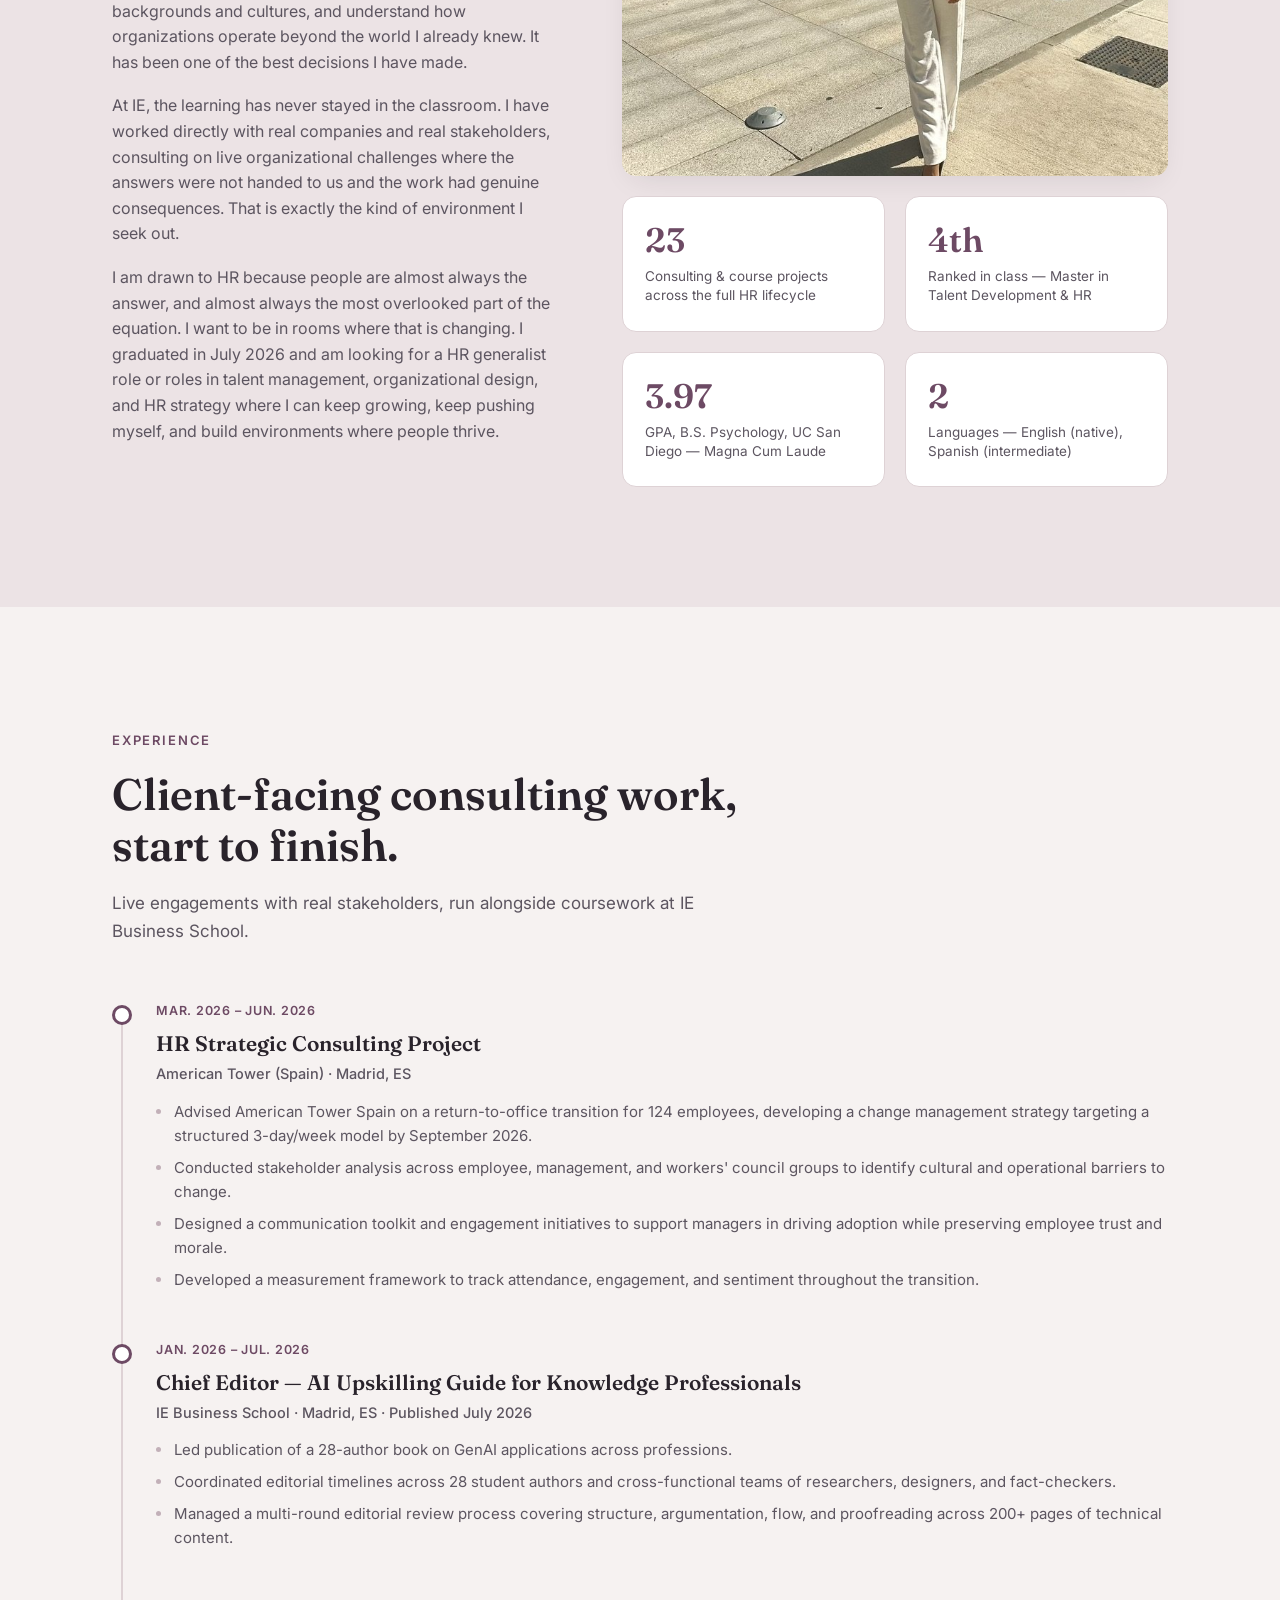
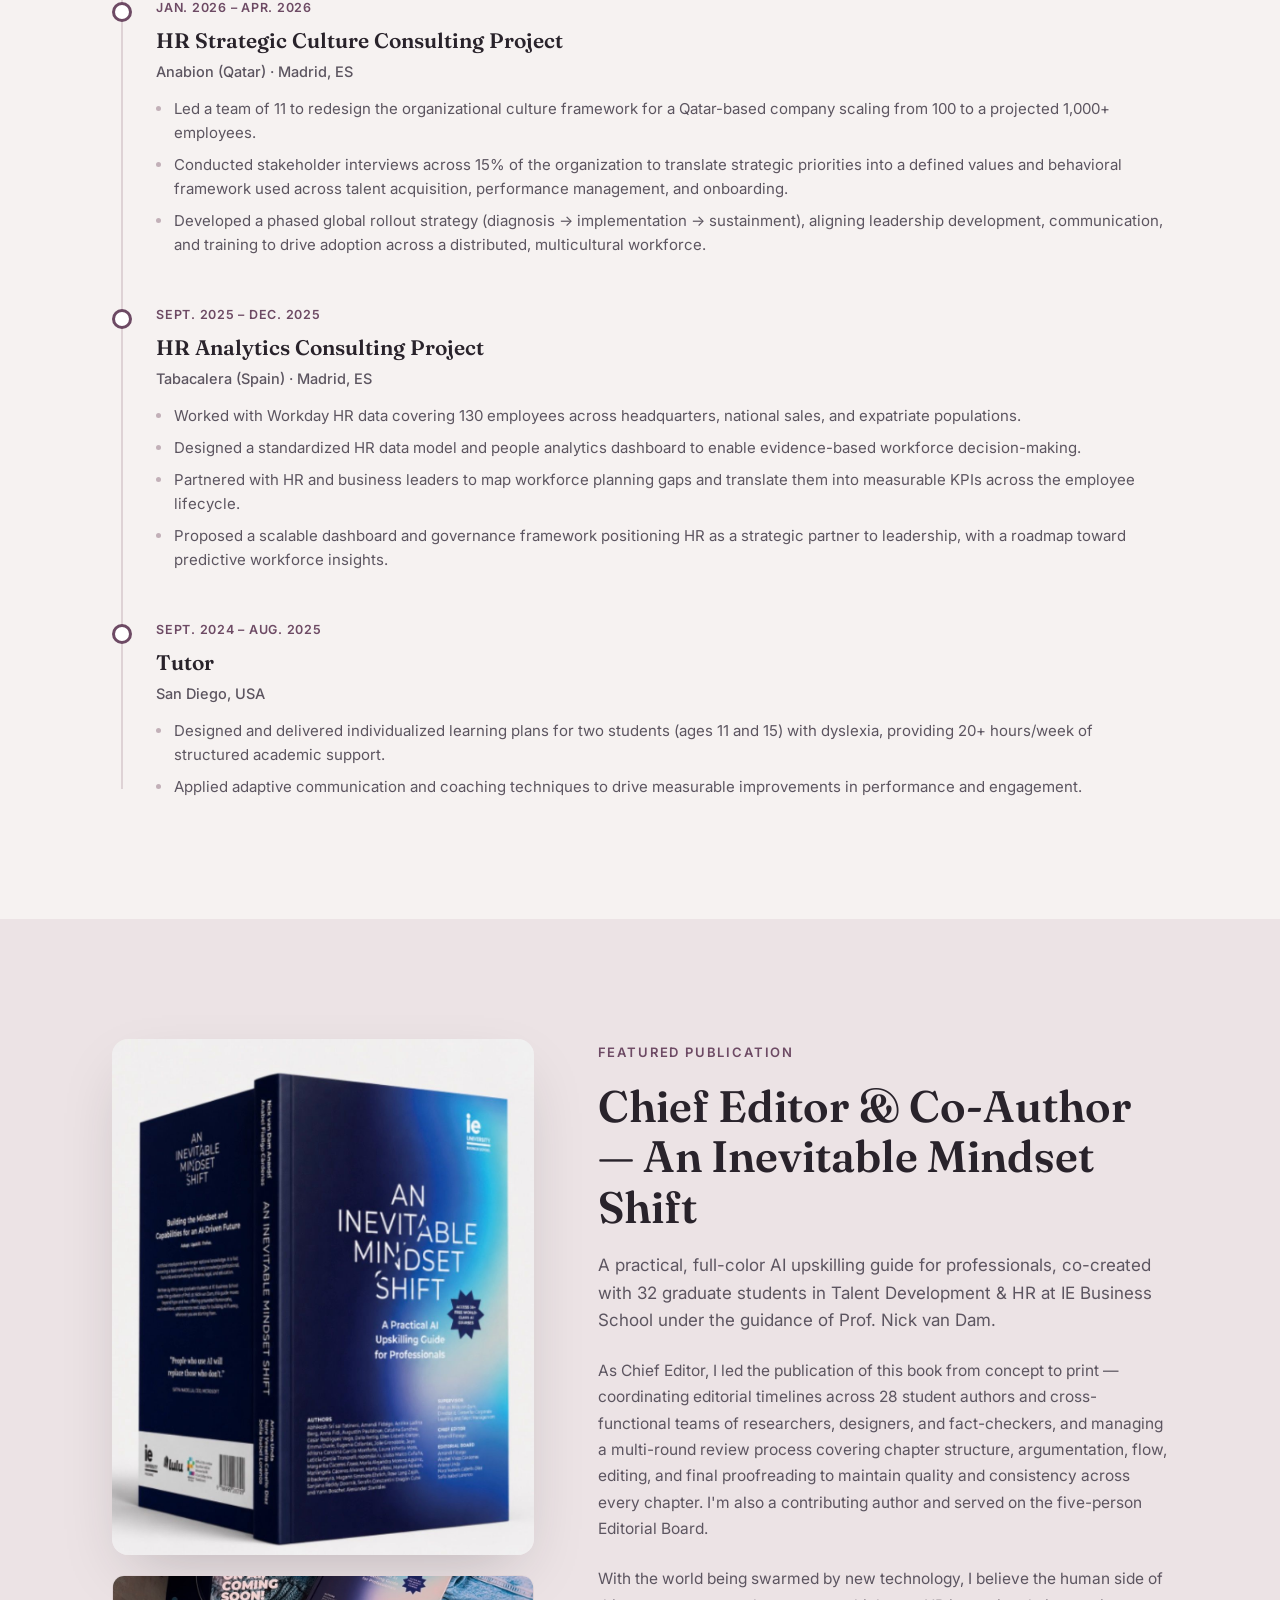
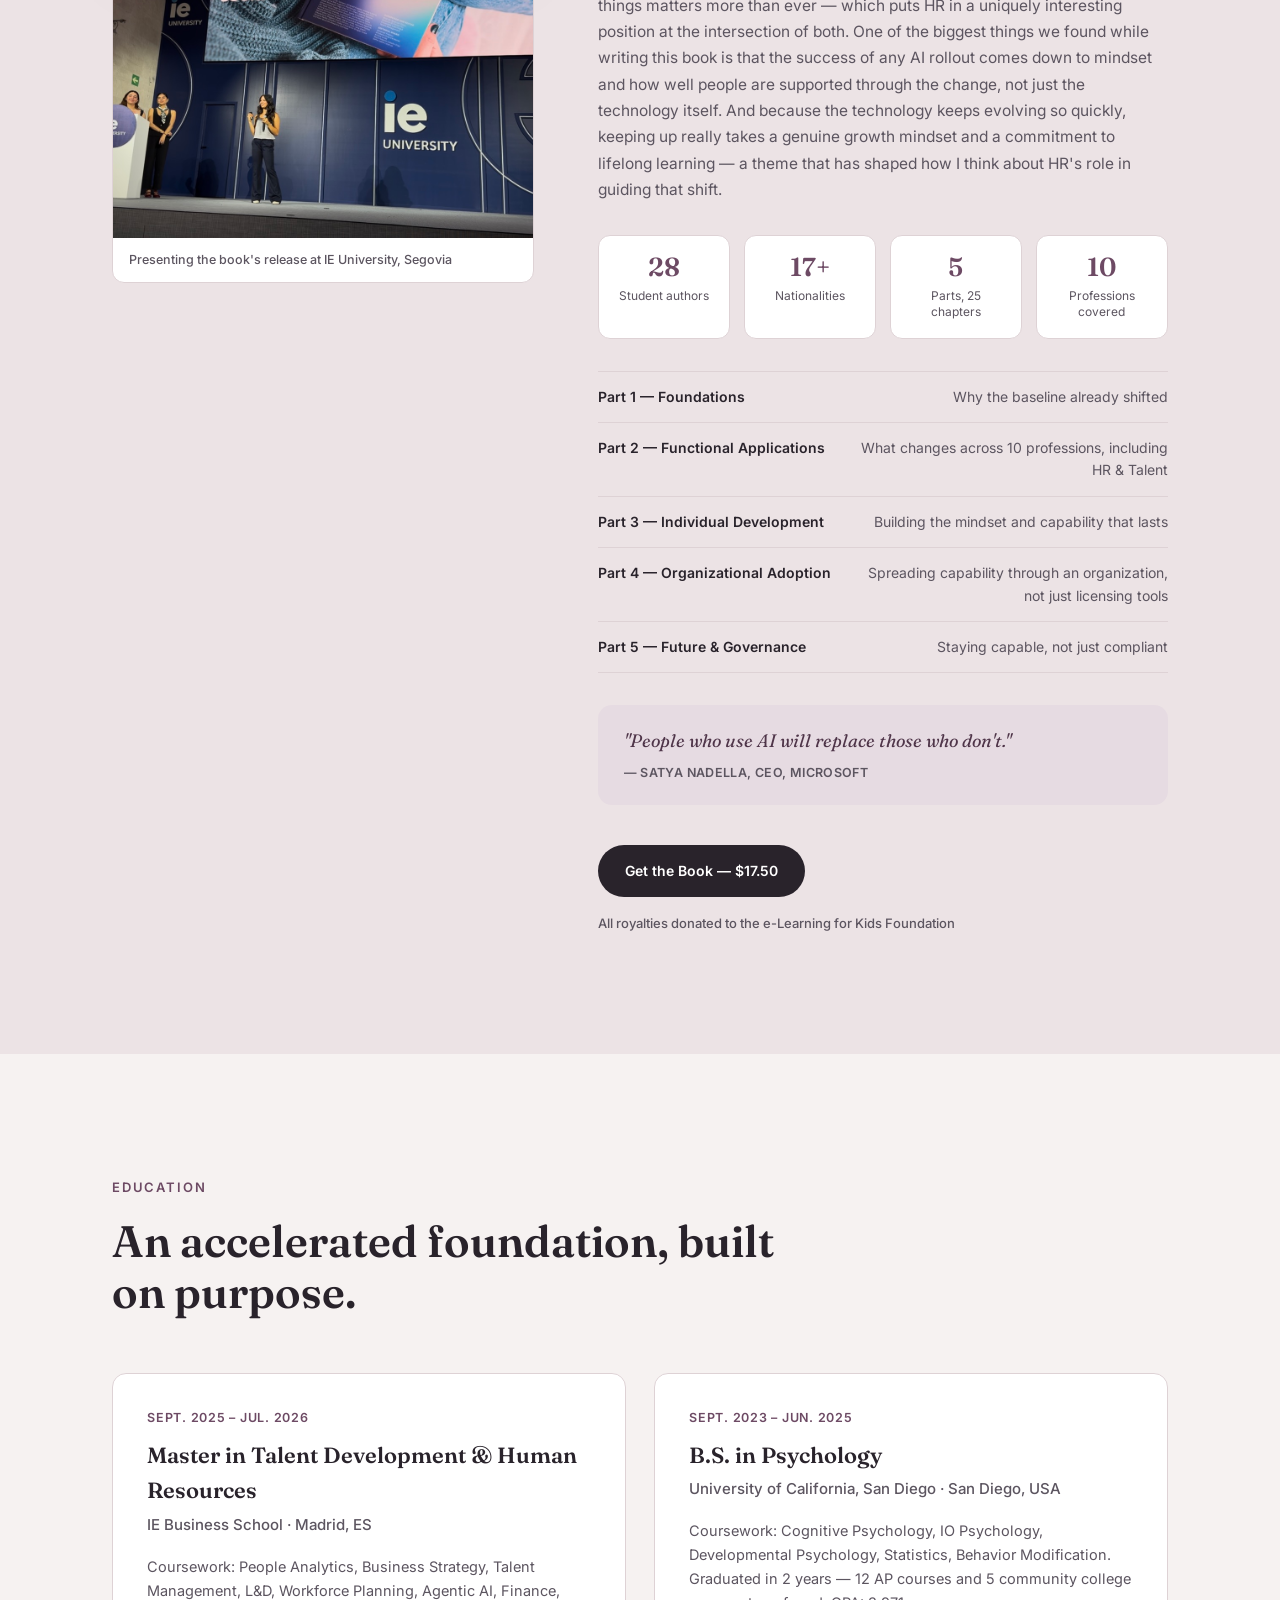
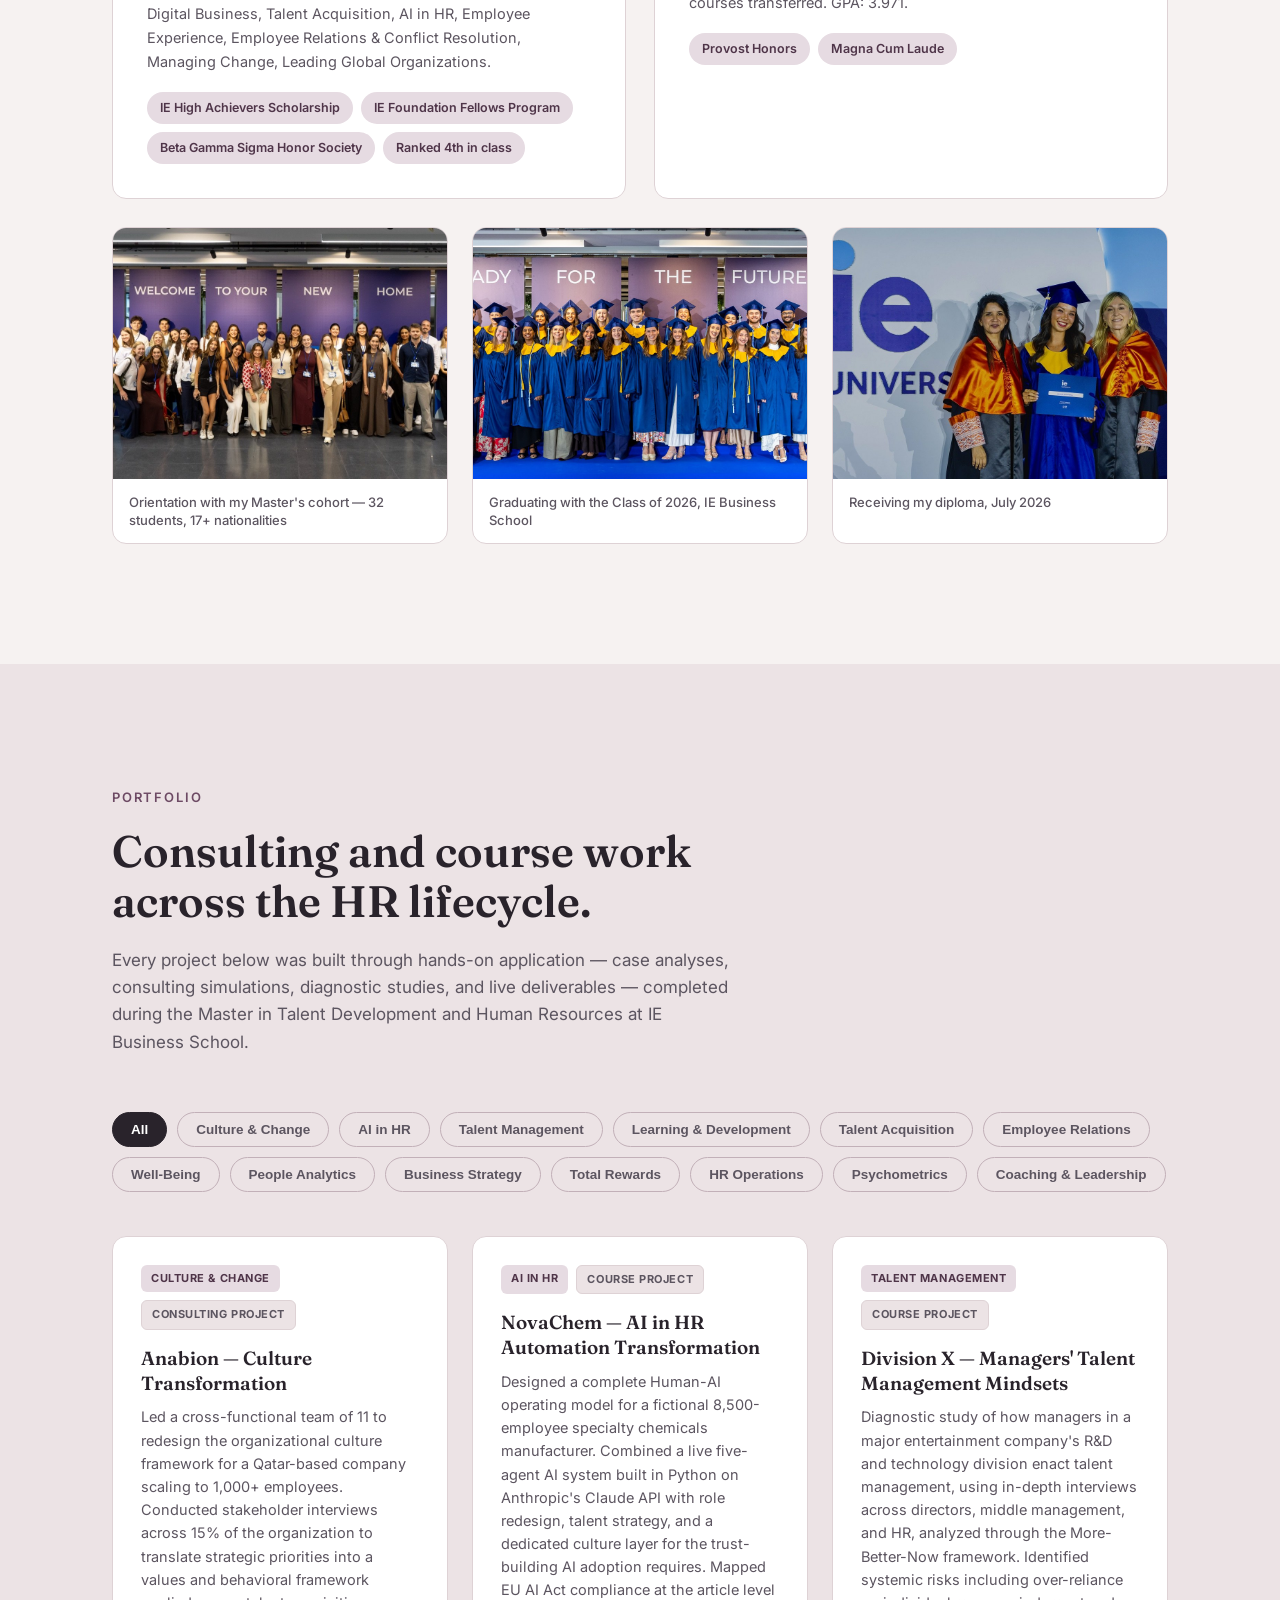
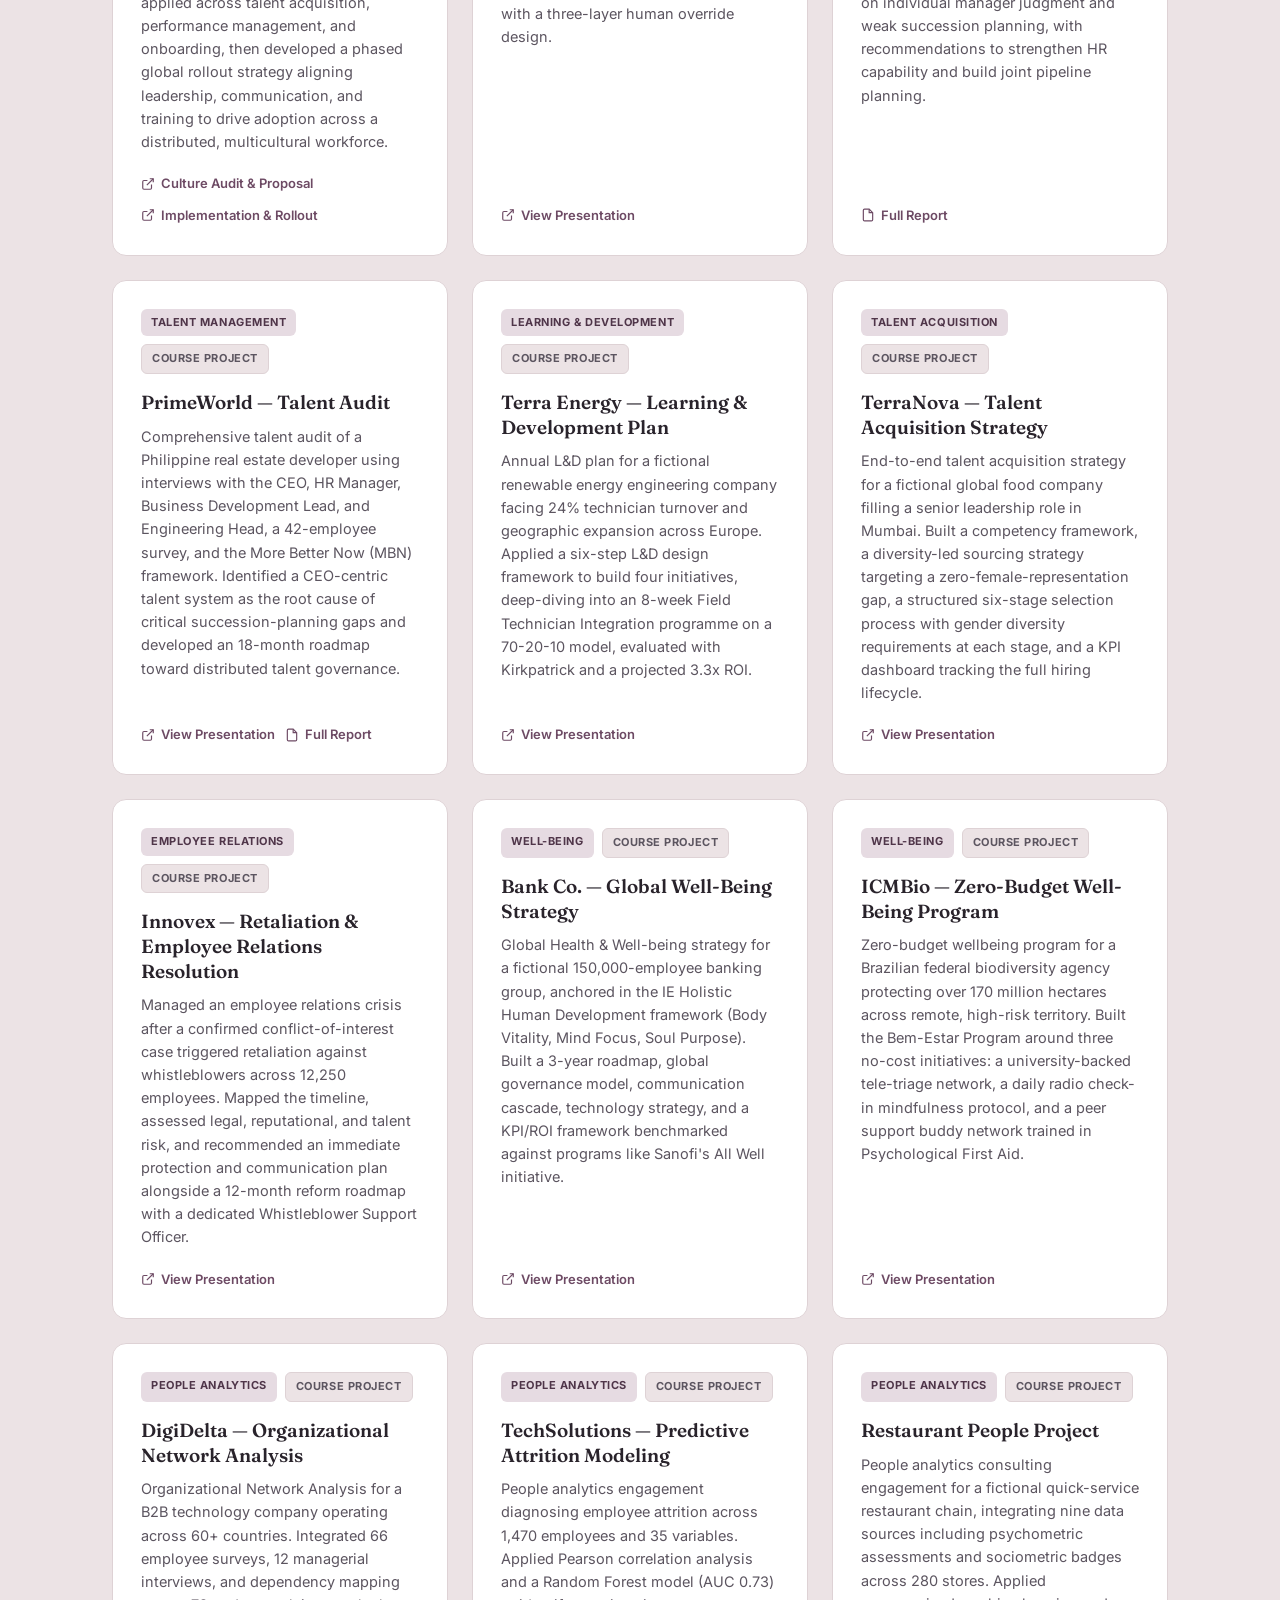
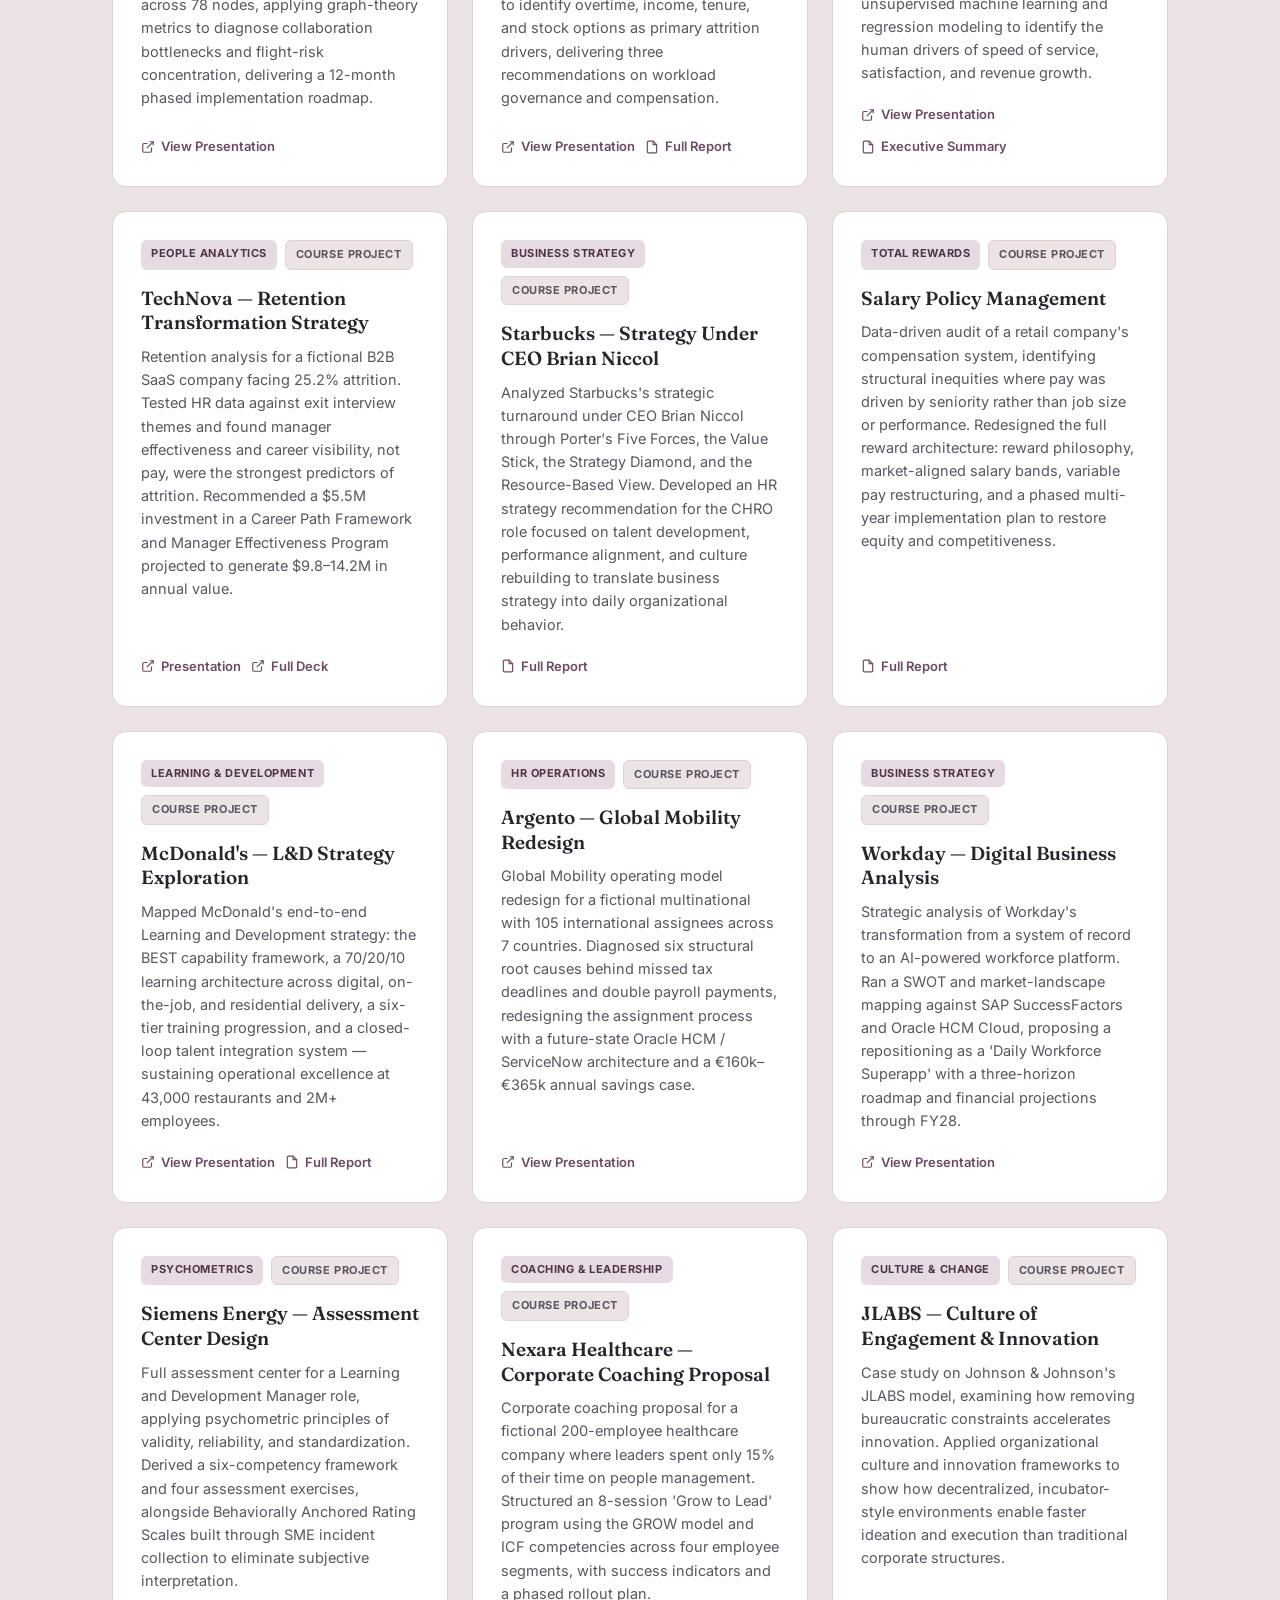
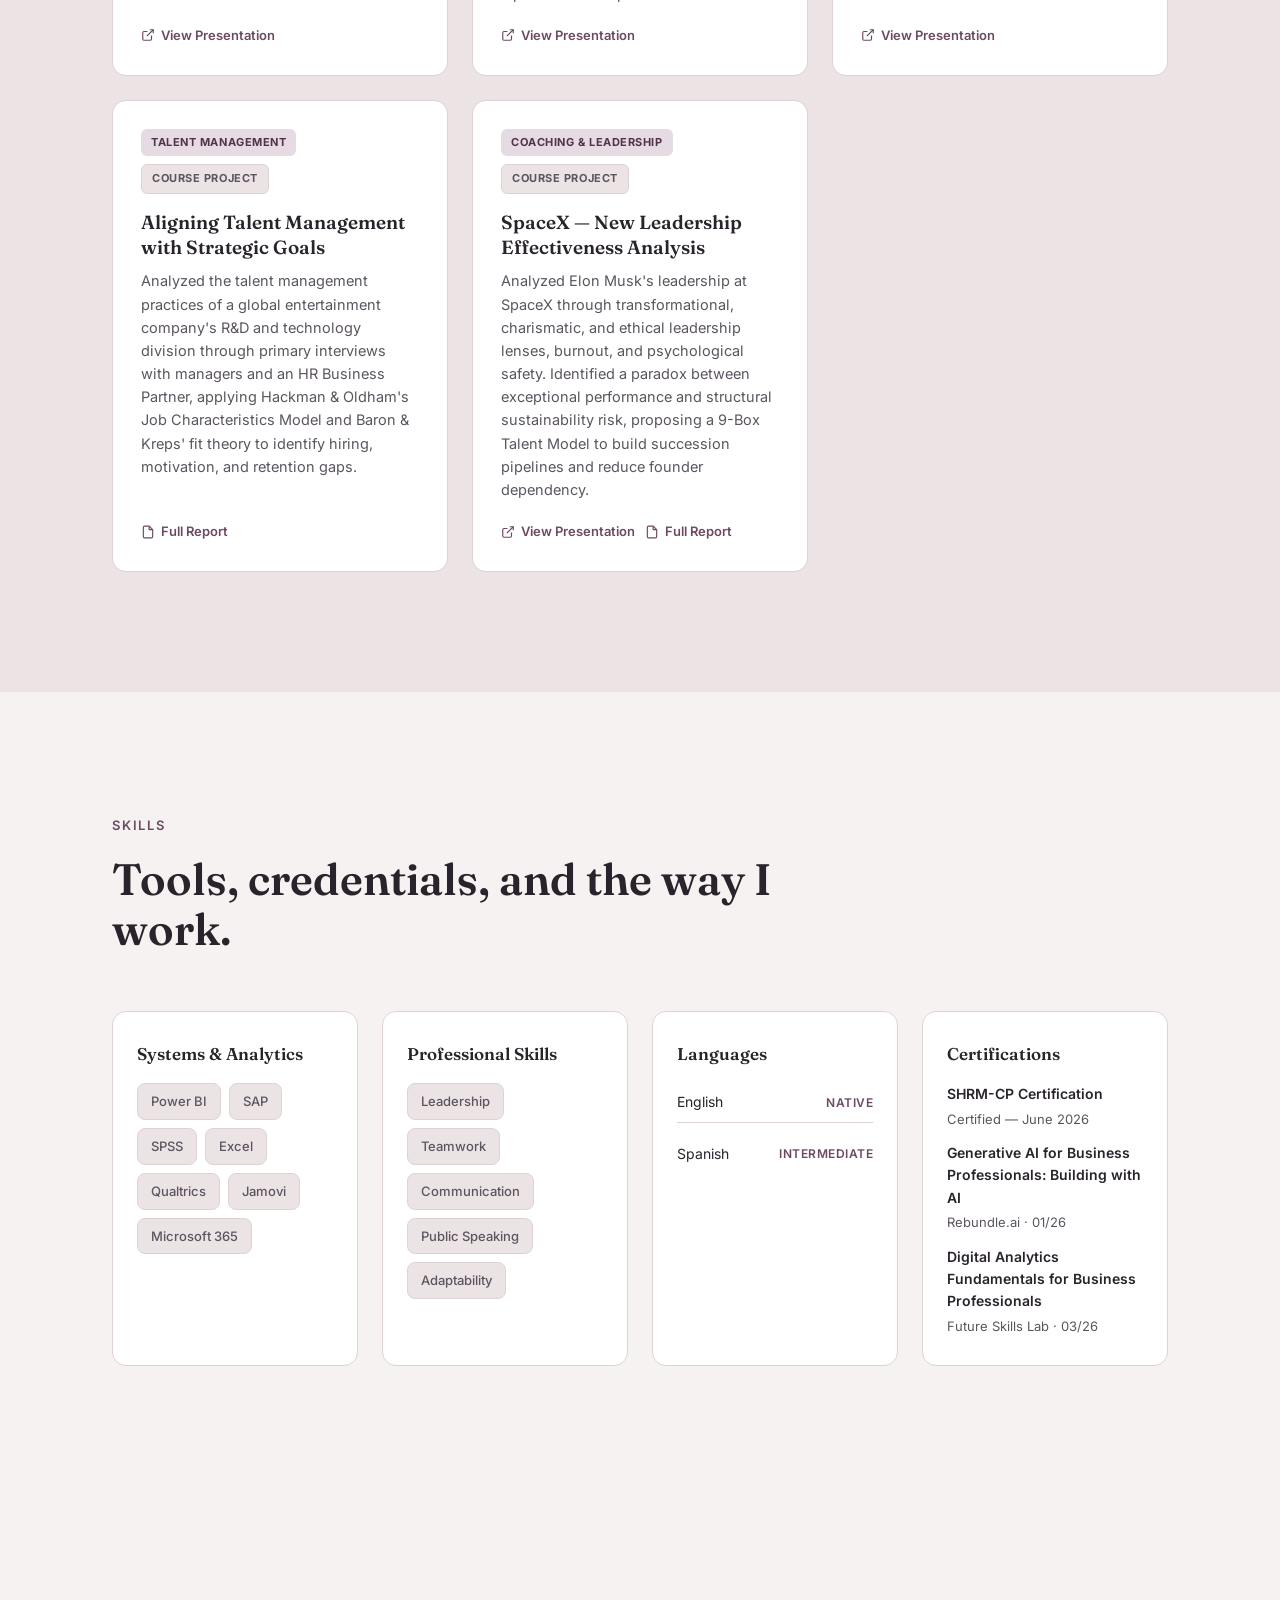
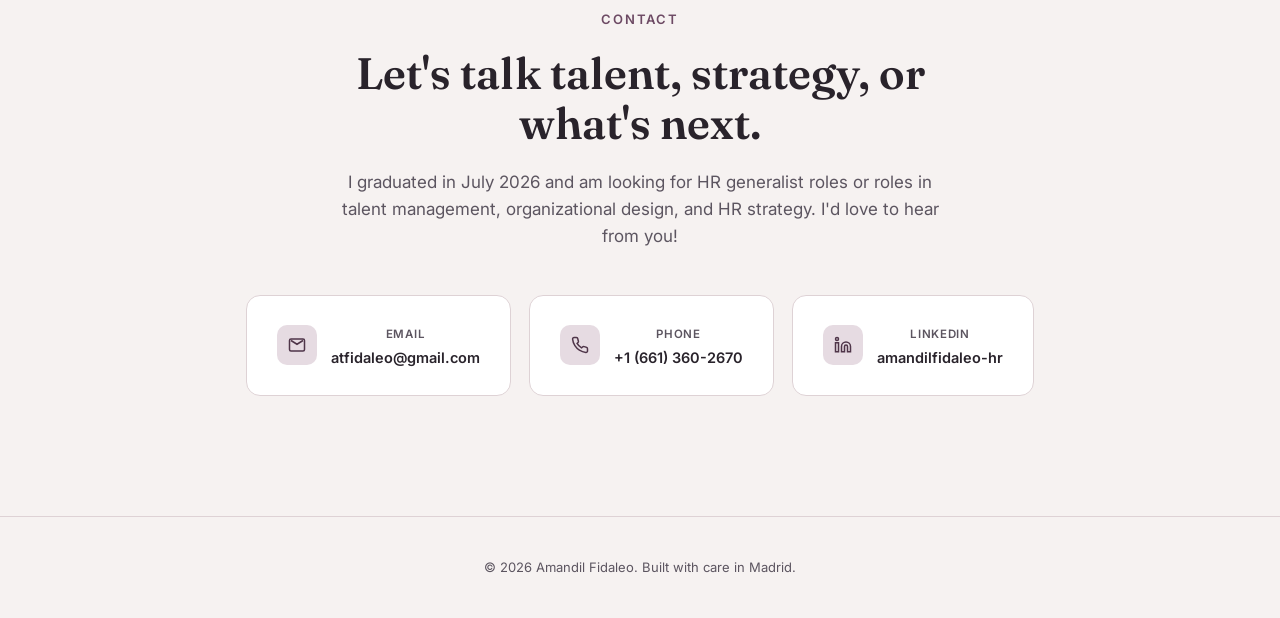
==== commit 7fe6e512: "Update index.html" ====
--- a/index.html
+++ b/index.html
@@ -354,7 +354,7 @@
     <div class="reveal">
       <span class="section-label">Contact</span>
       <h2 class="section-heading">Let's talk talent, strategy, or what's next.</h2>
-      <p class="section-intro">I graduated in July 2026 and am looking for roles in talent management, organizational design, or HR strategy. Reach out — I'd love to hear from you.</p>
+      <p class="section-intro">I graduated in July 2026 and am looking for HR generalist roles or roles in talent management, organizational design, and HR strategy. I'd love to hear from you!</p>
     </div>
 
     <div class="contact-methods reveal">
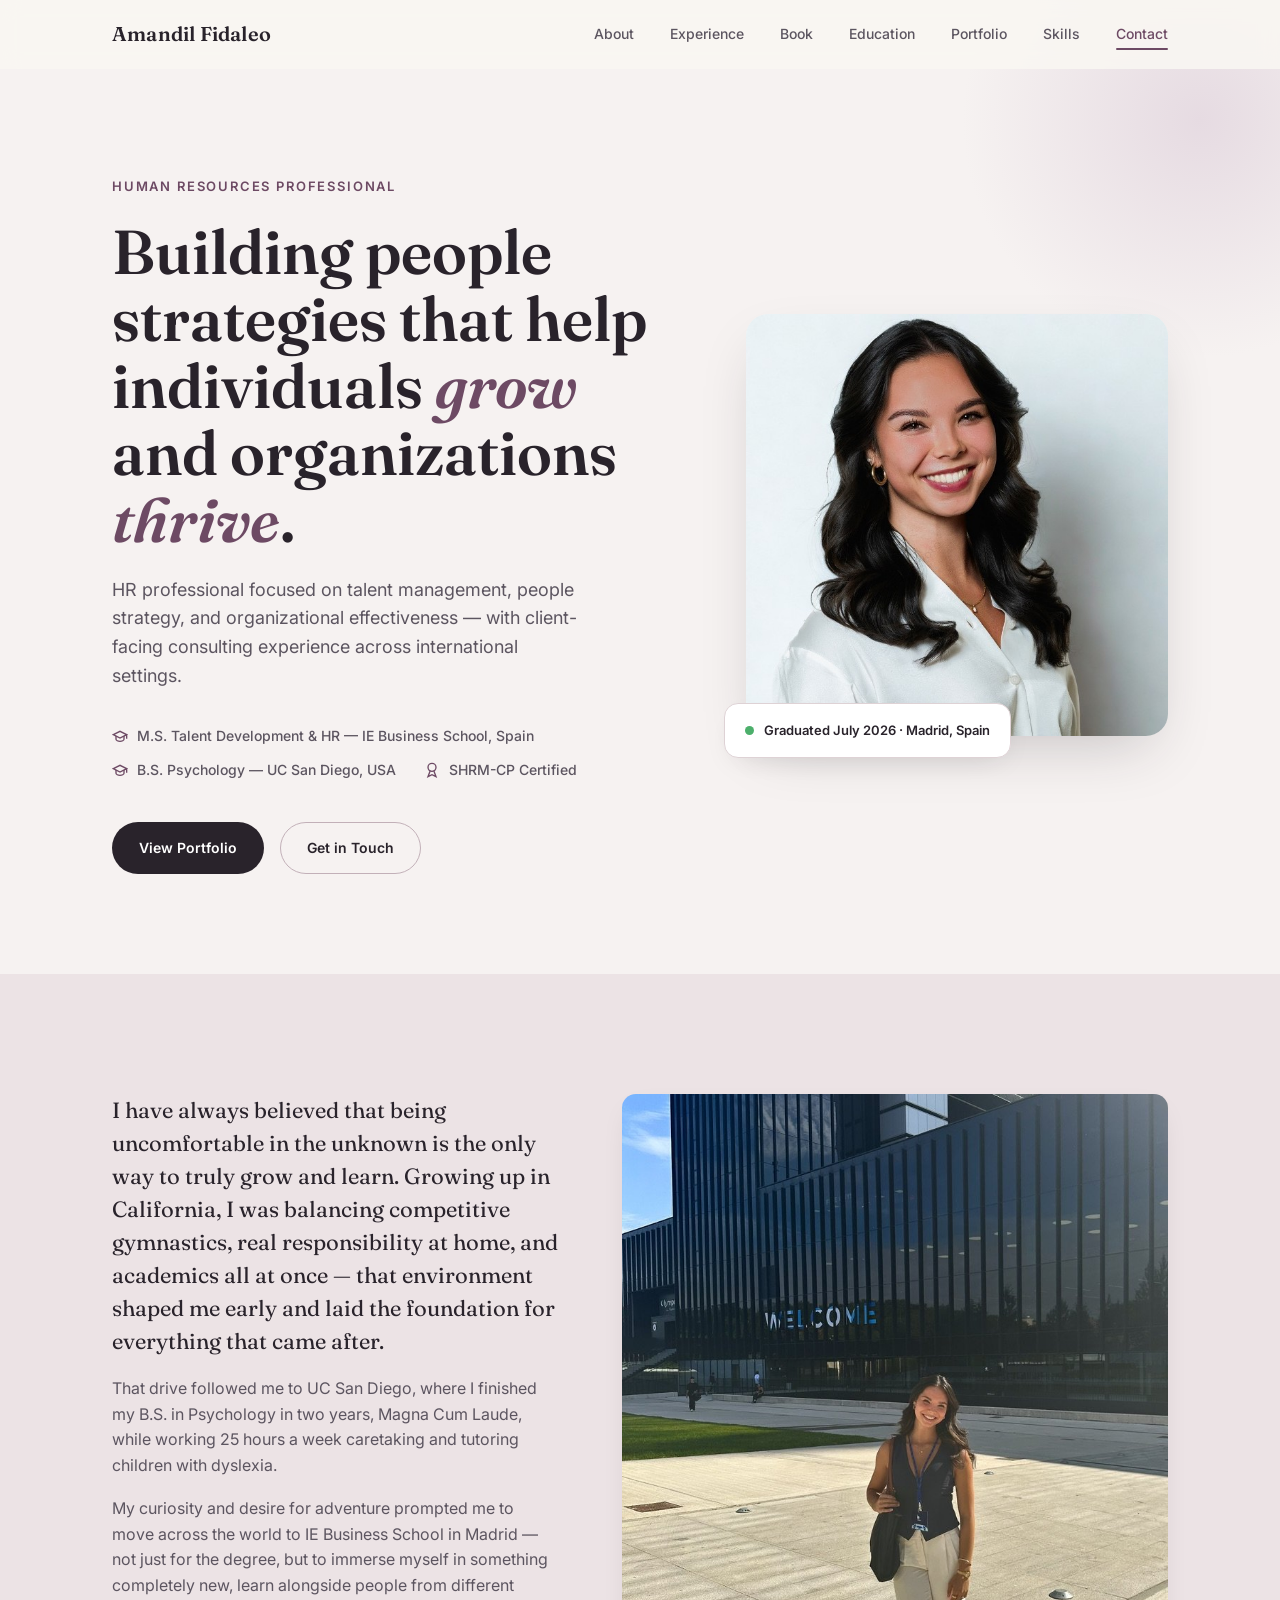
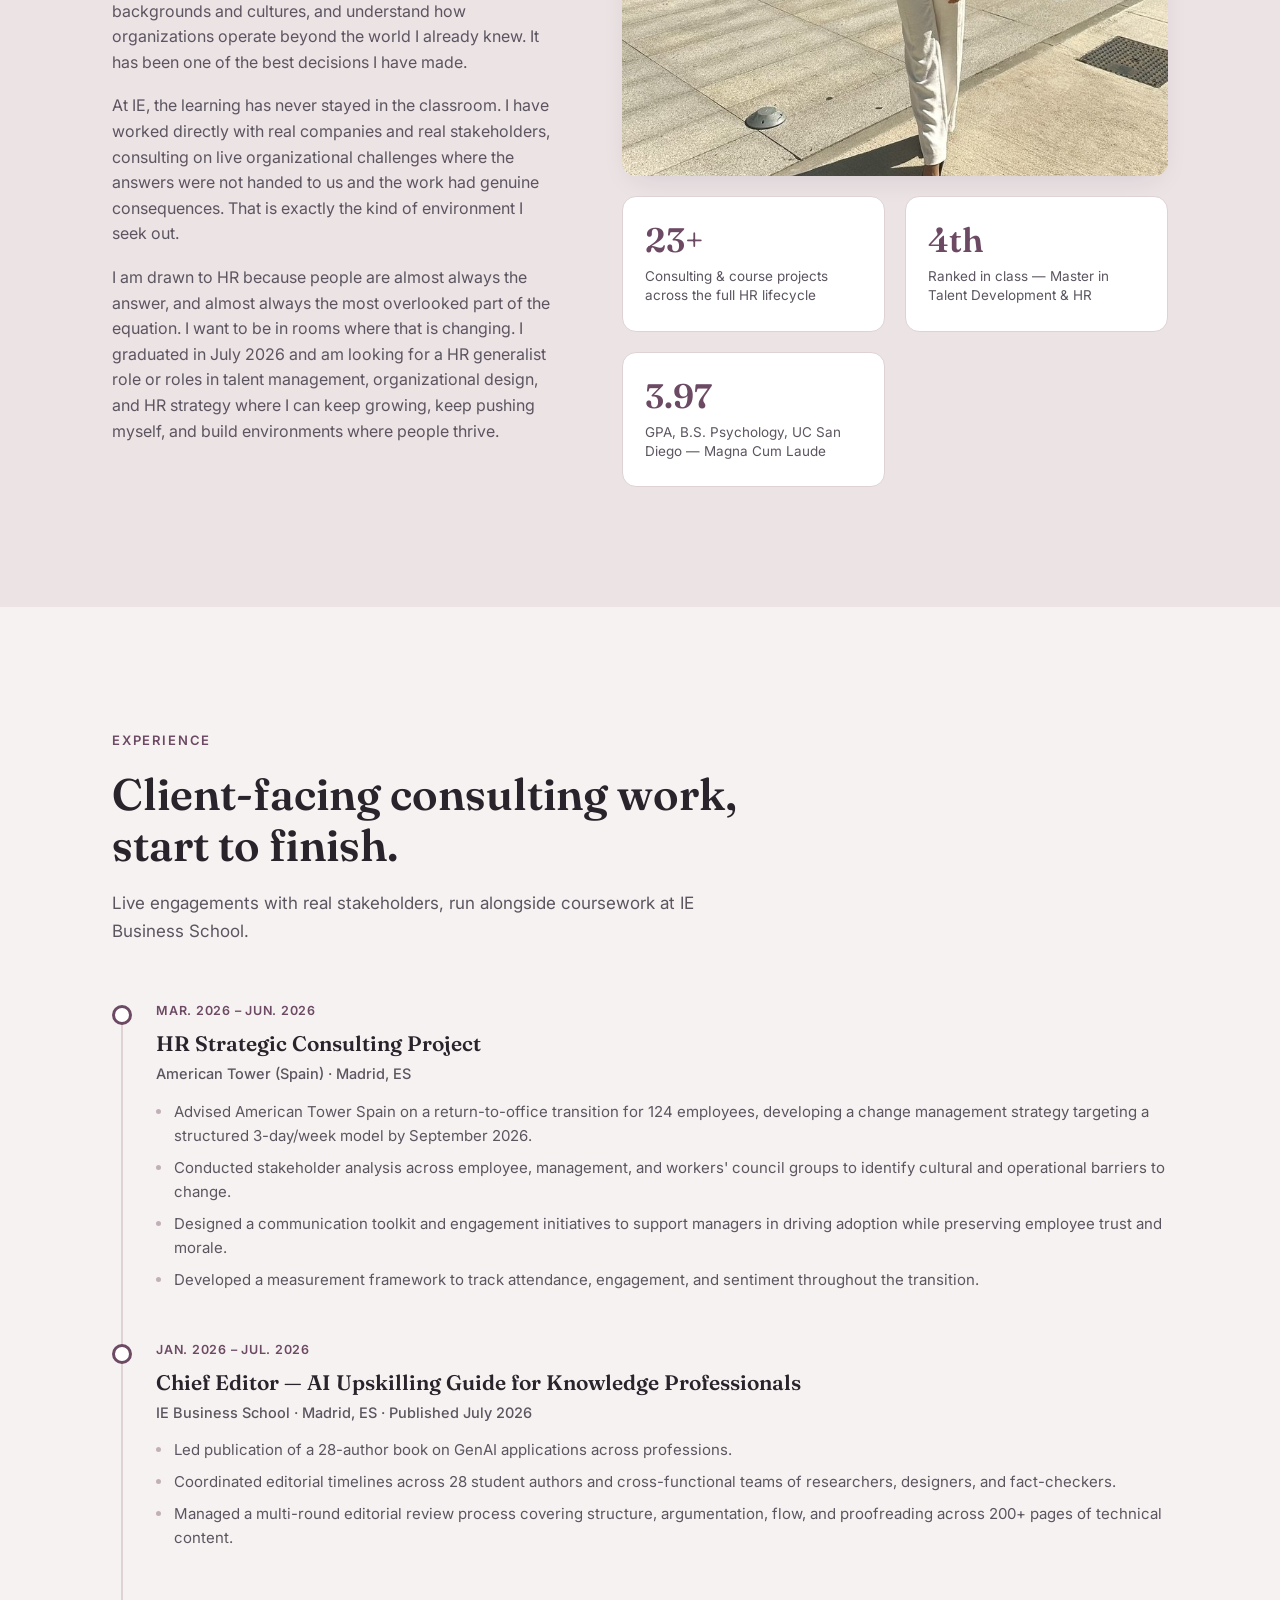
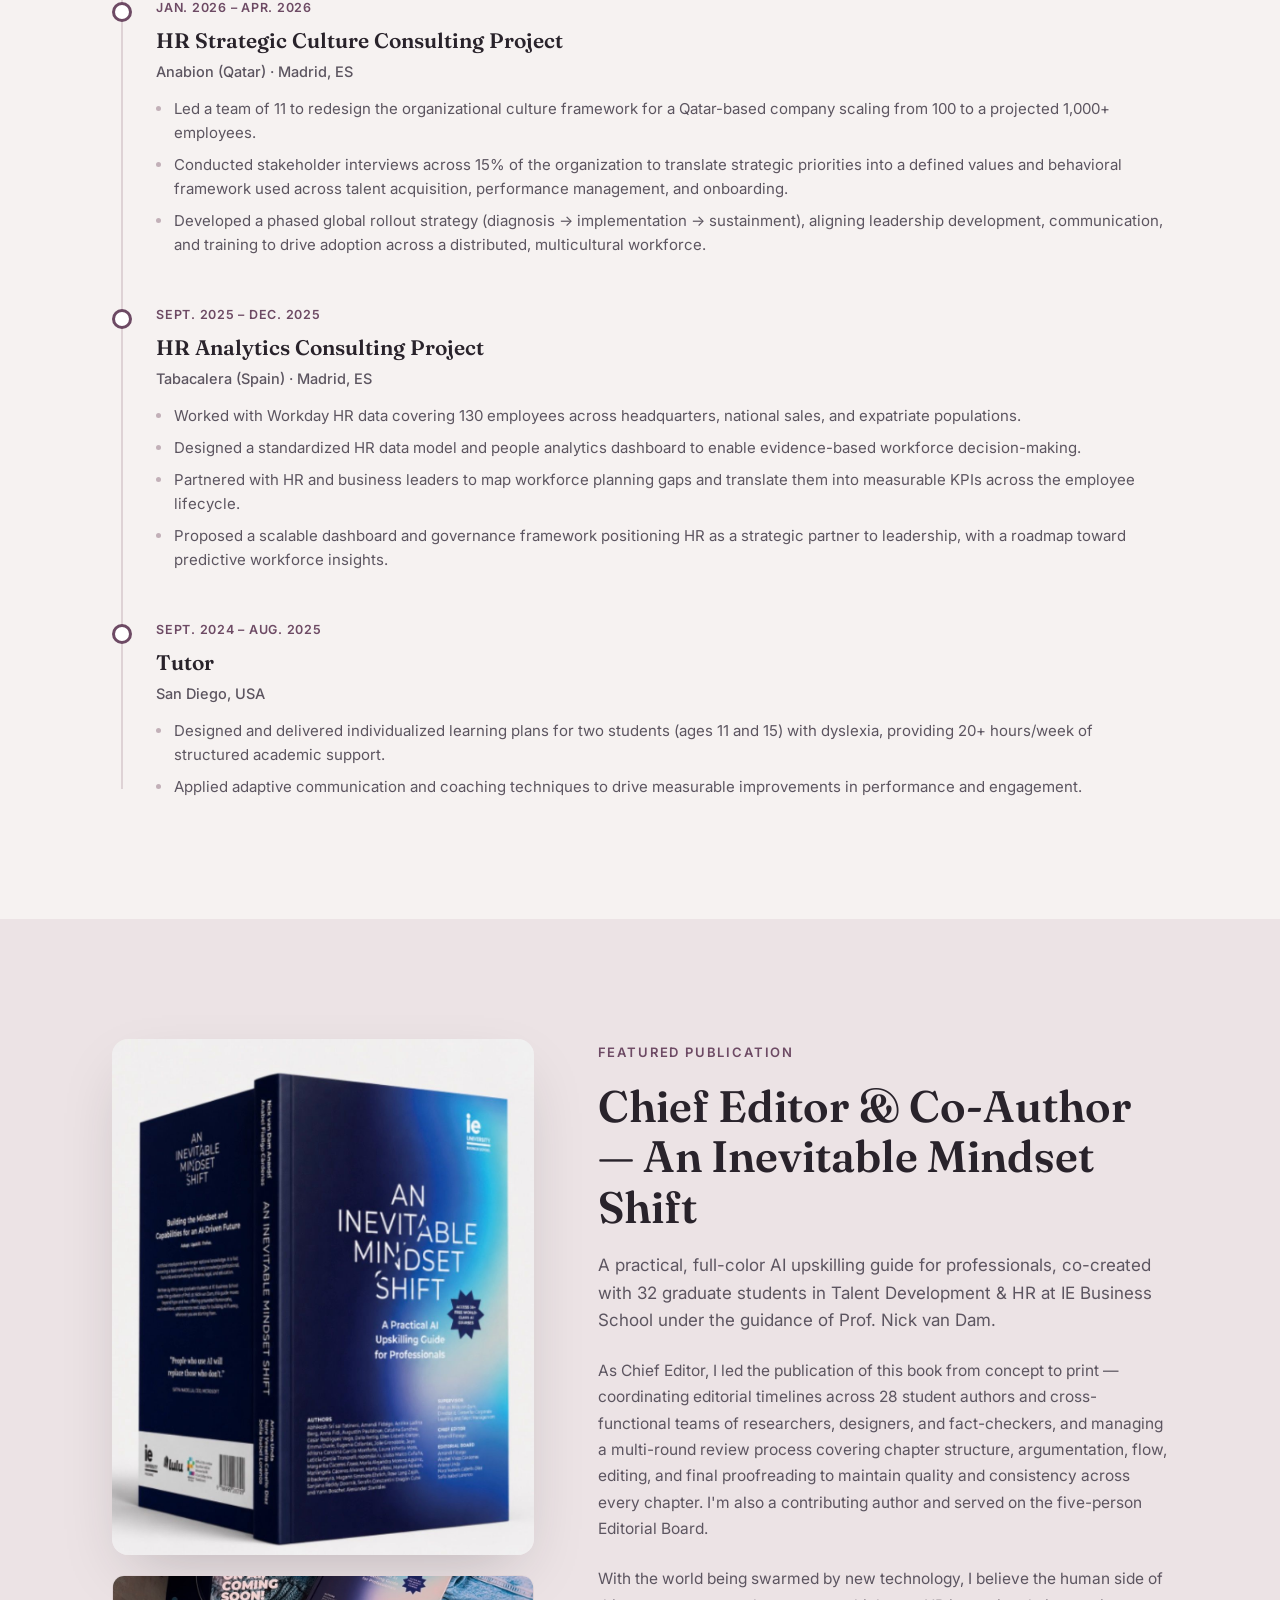
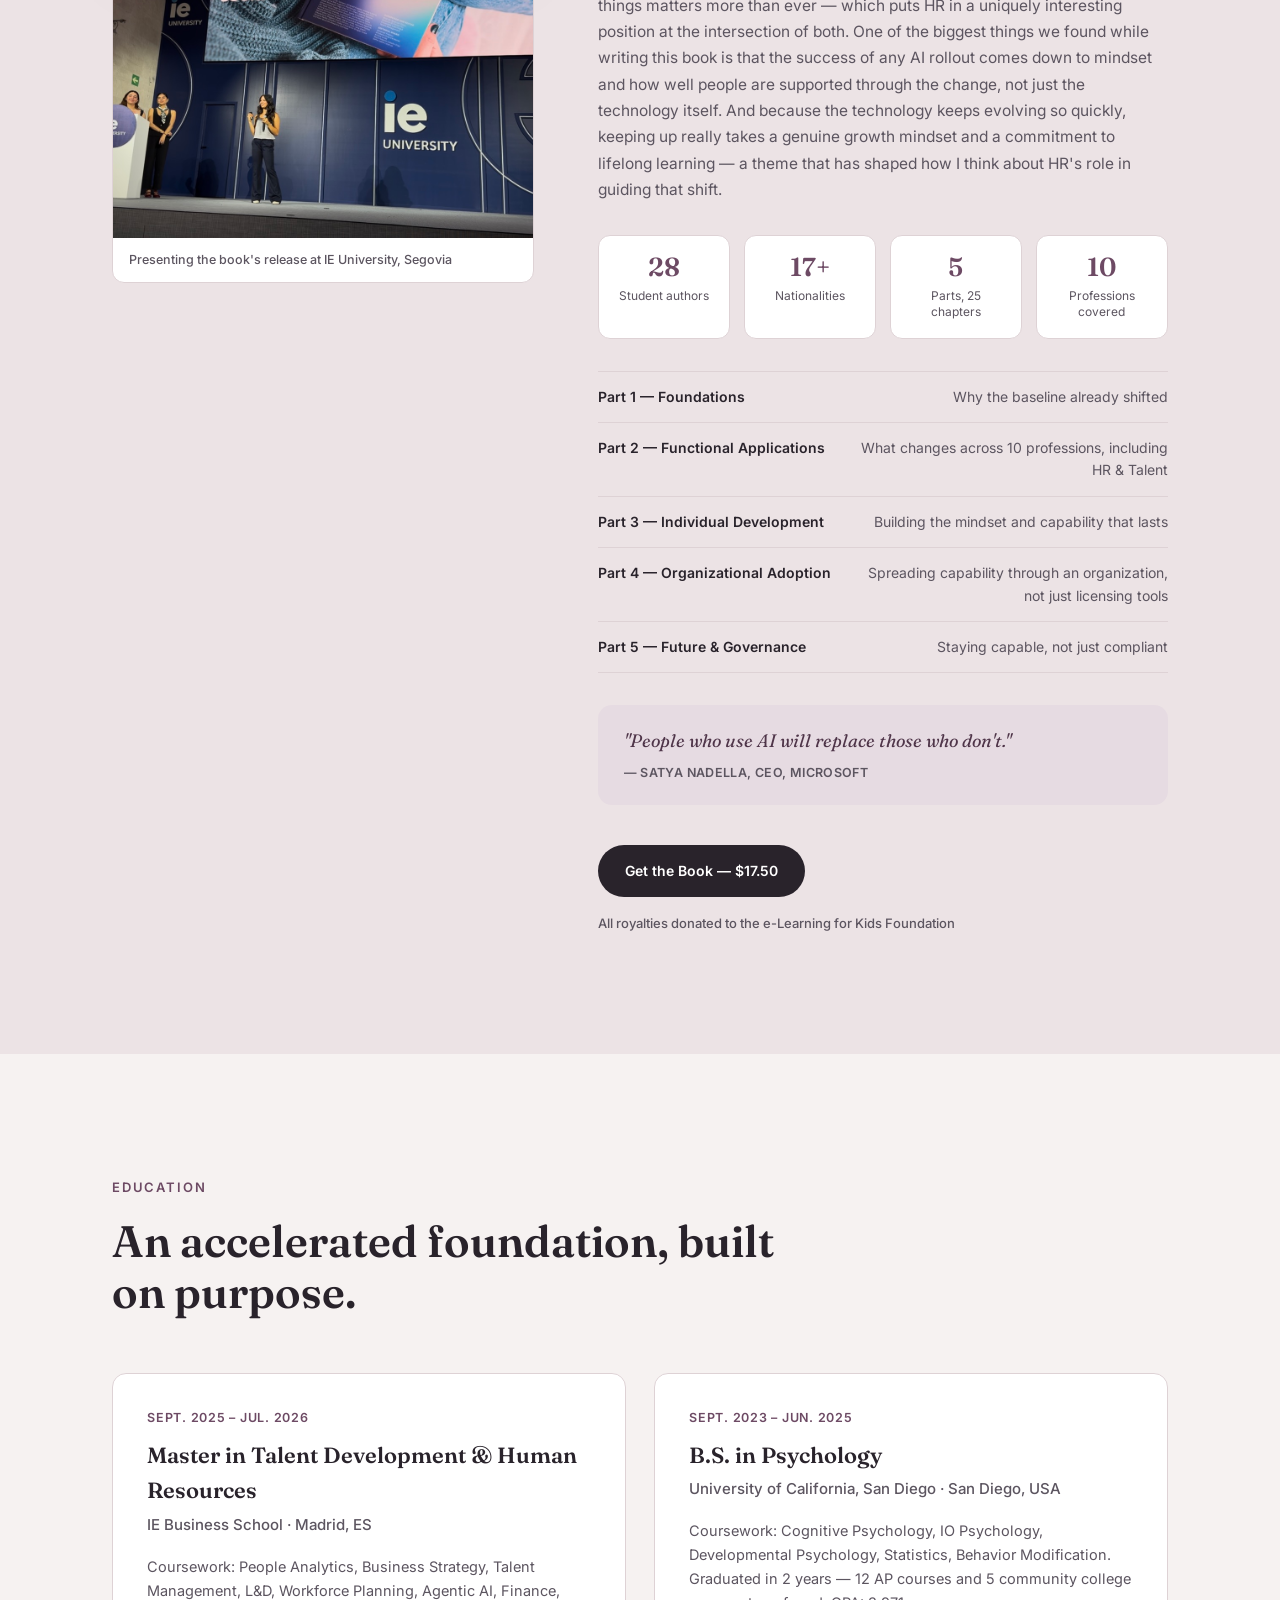
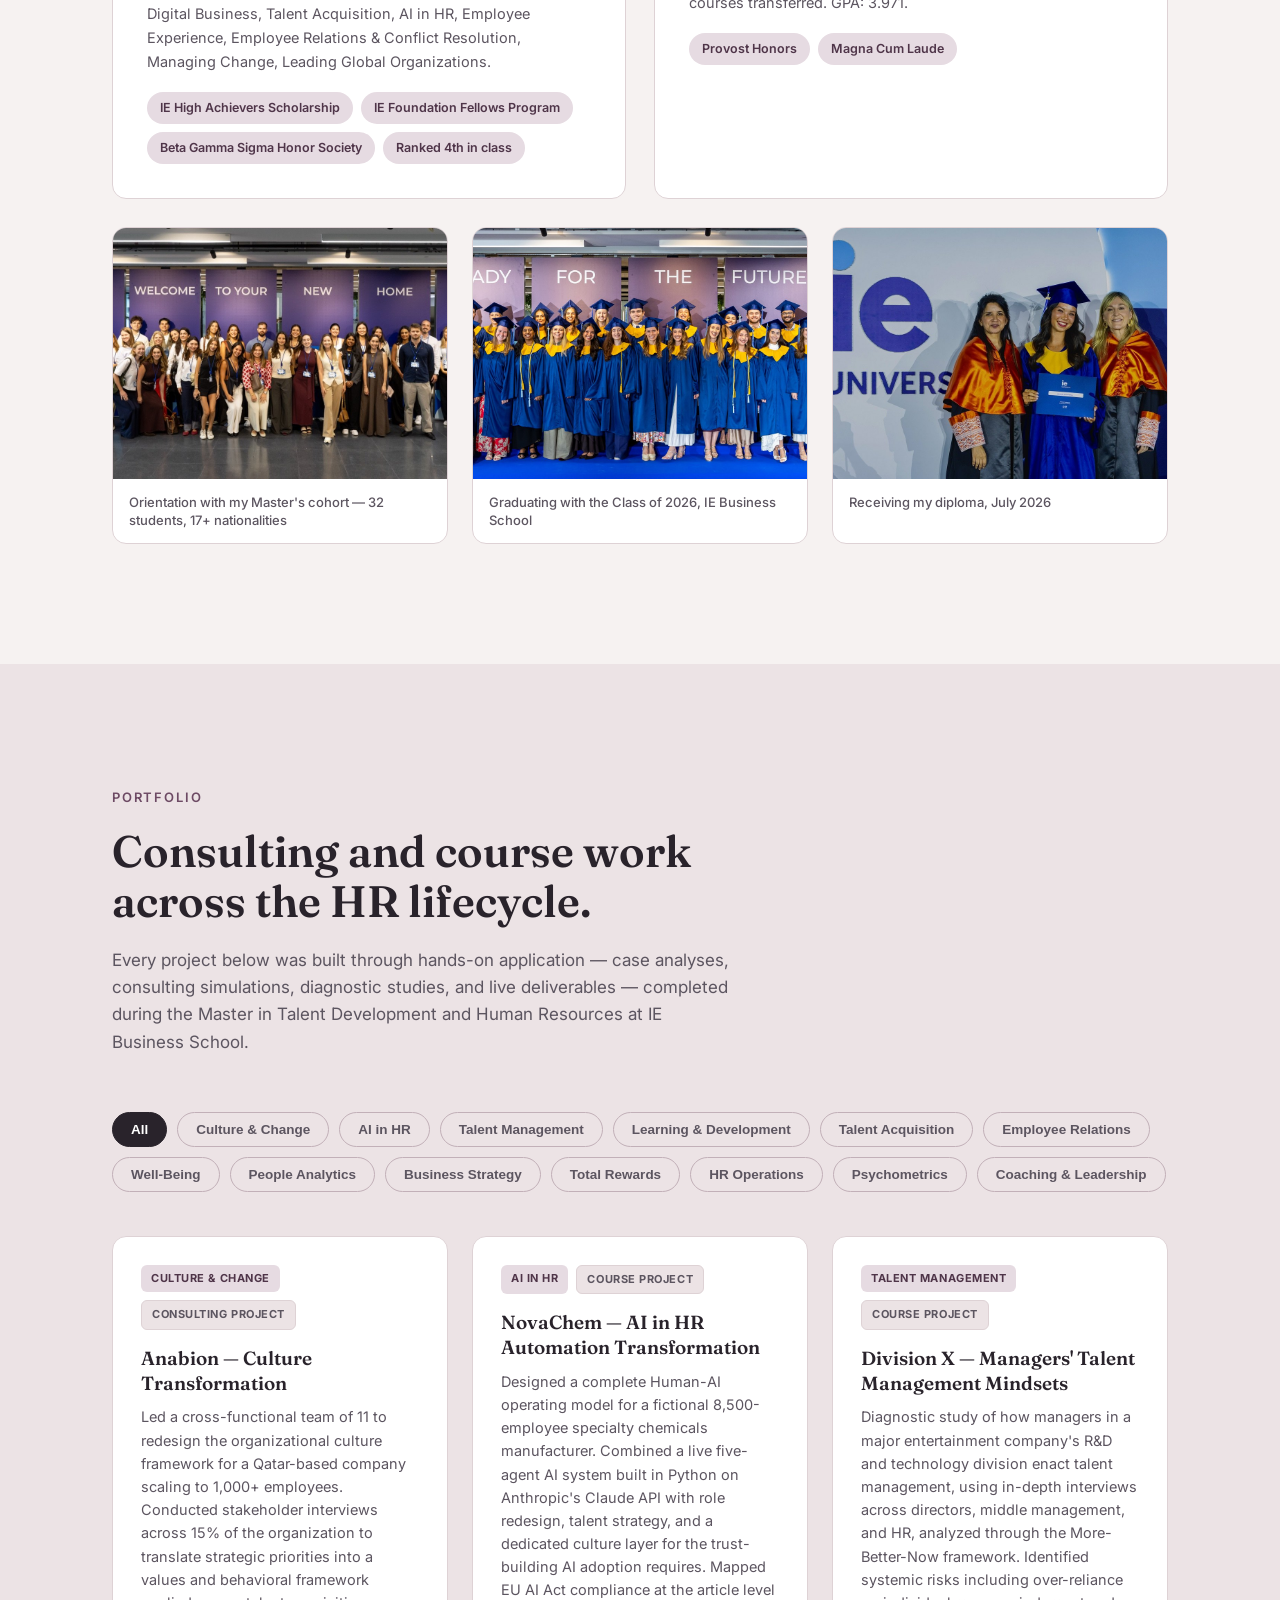
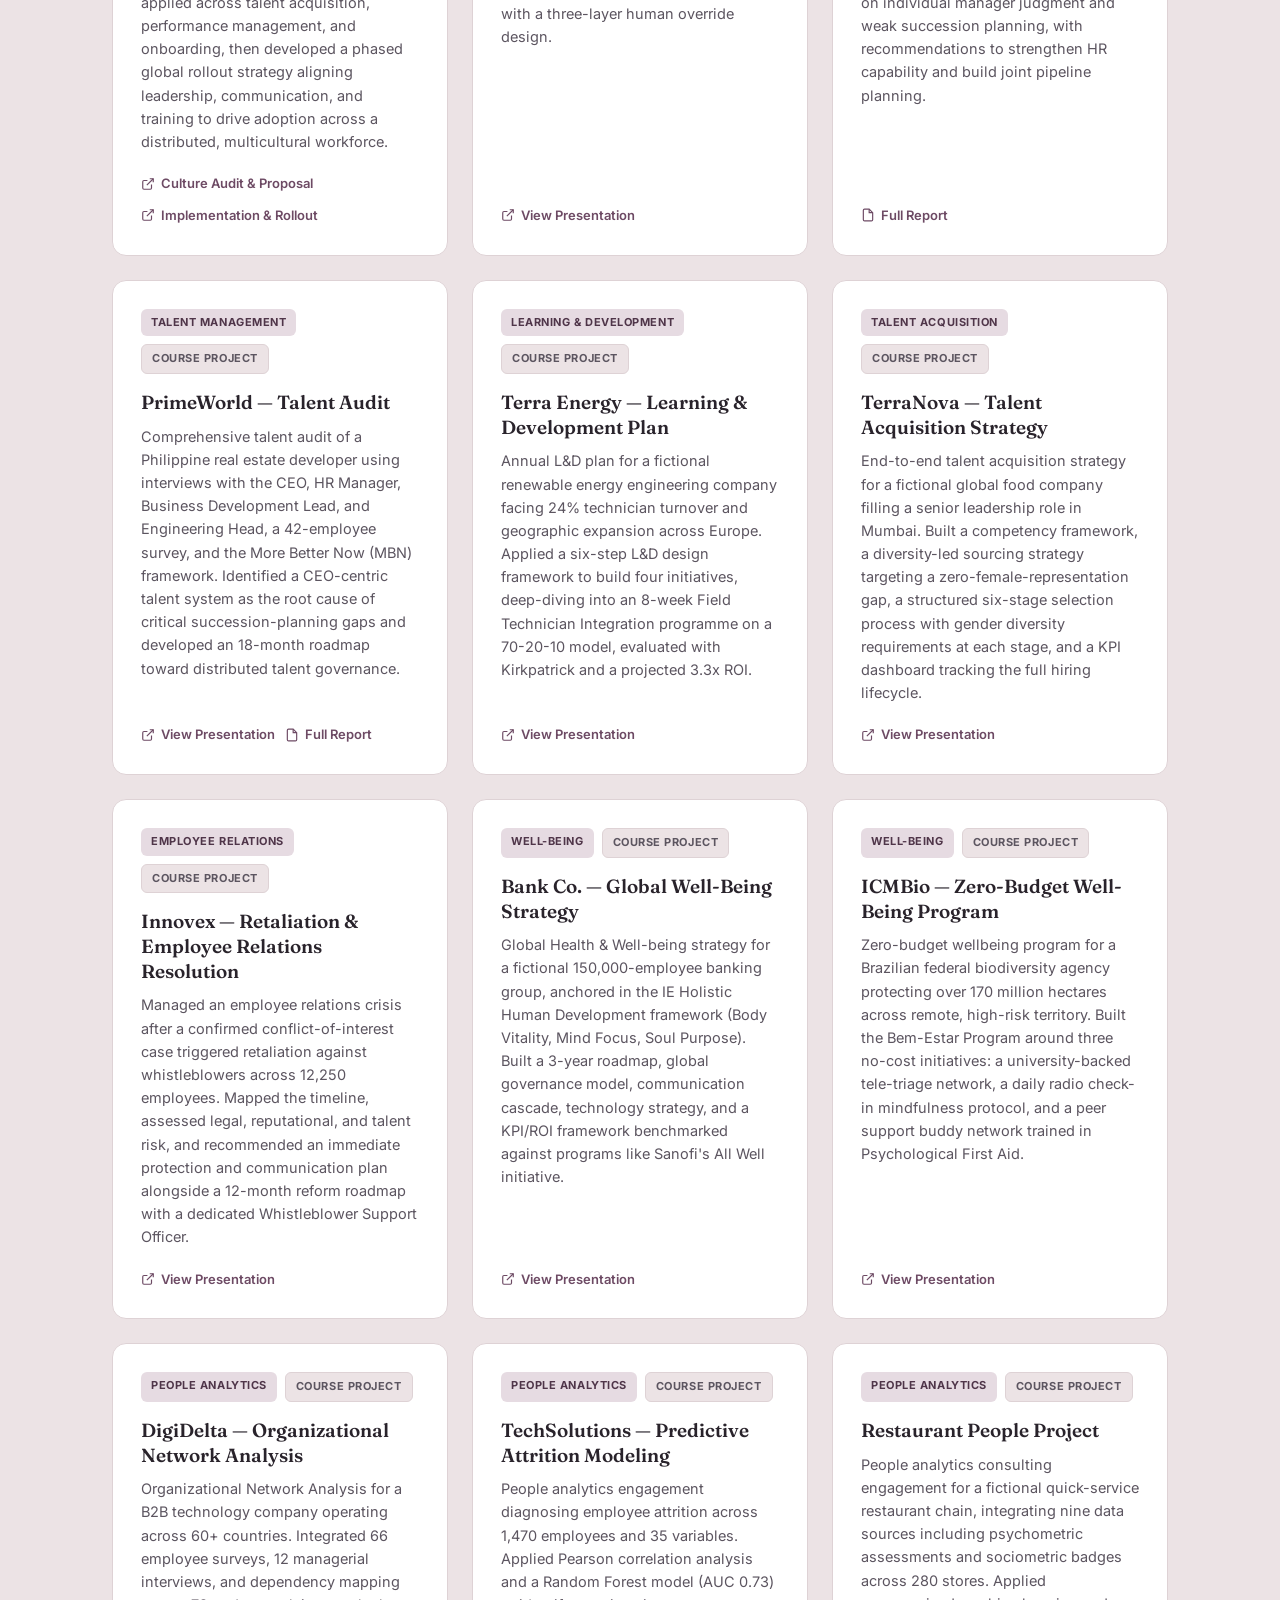
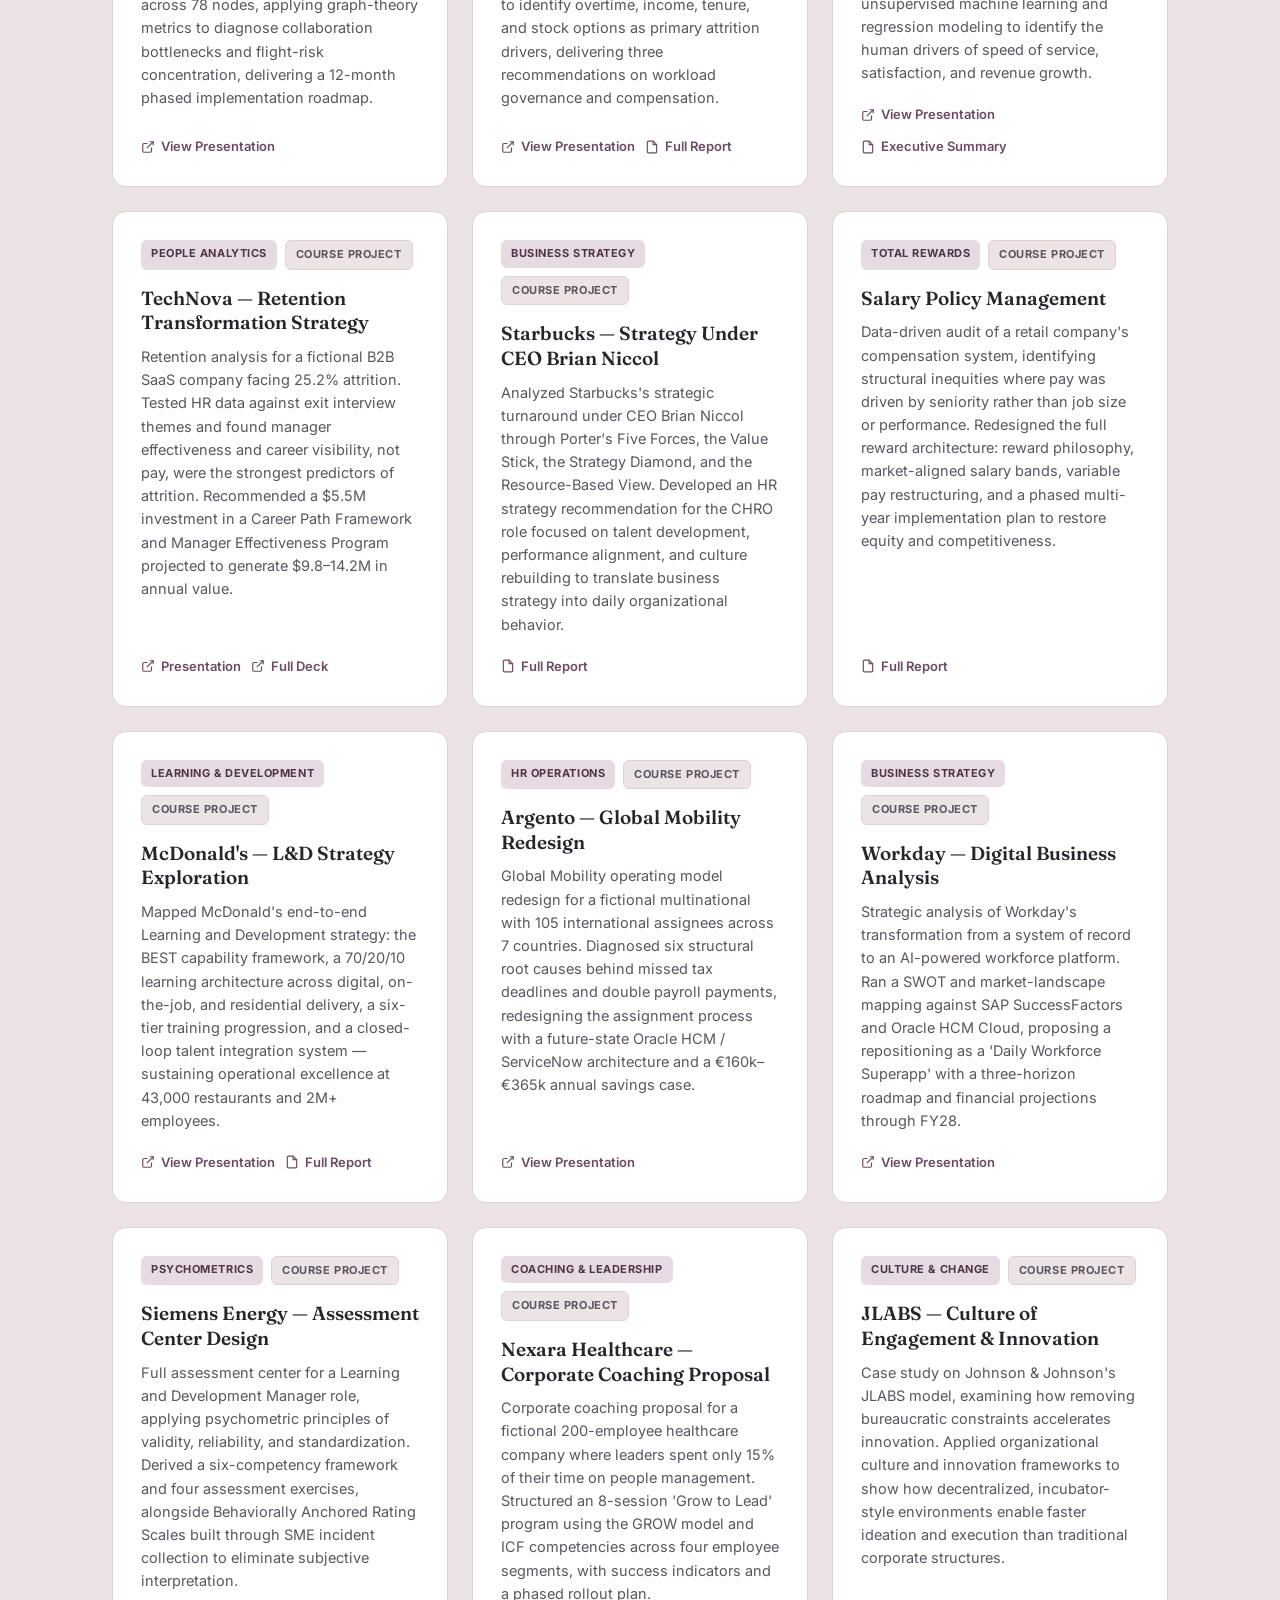
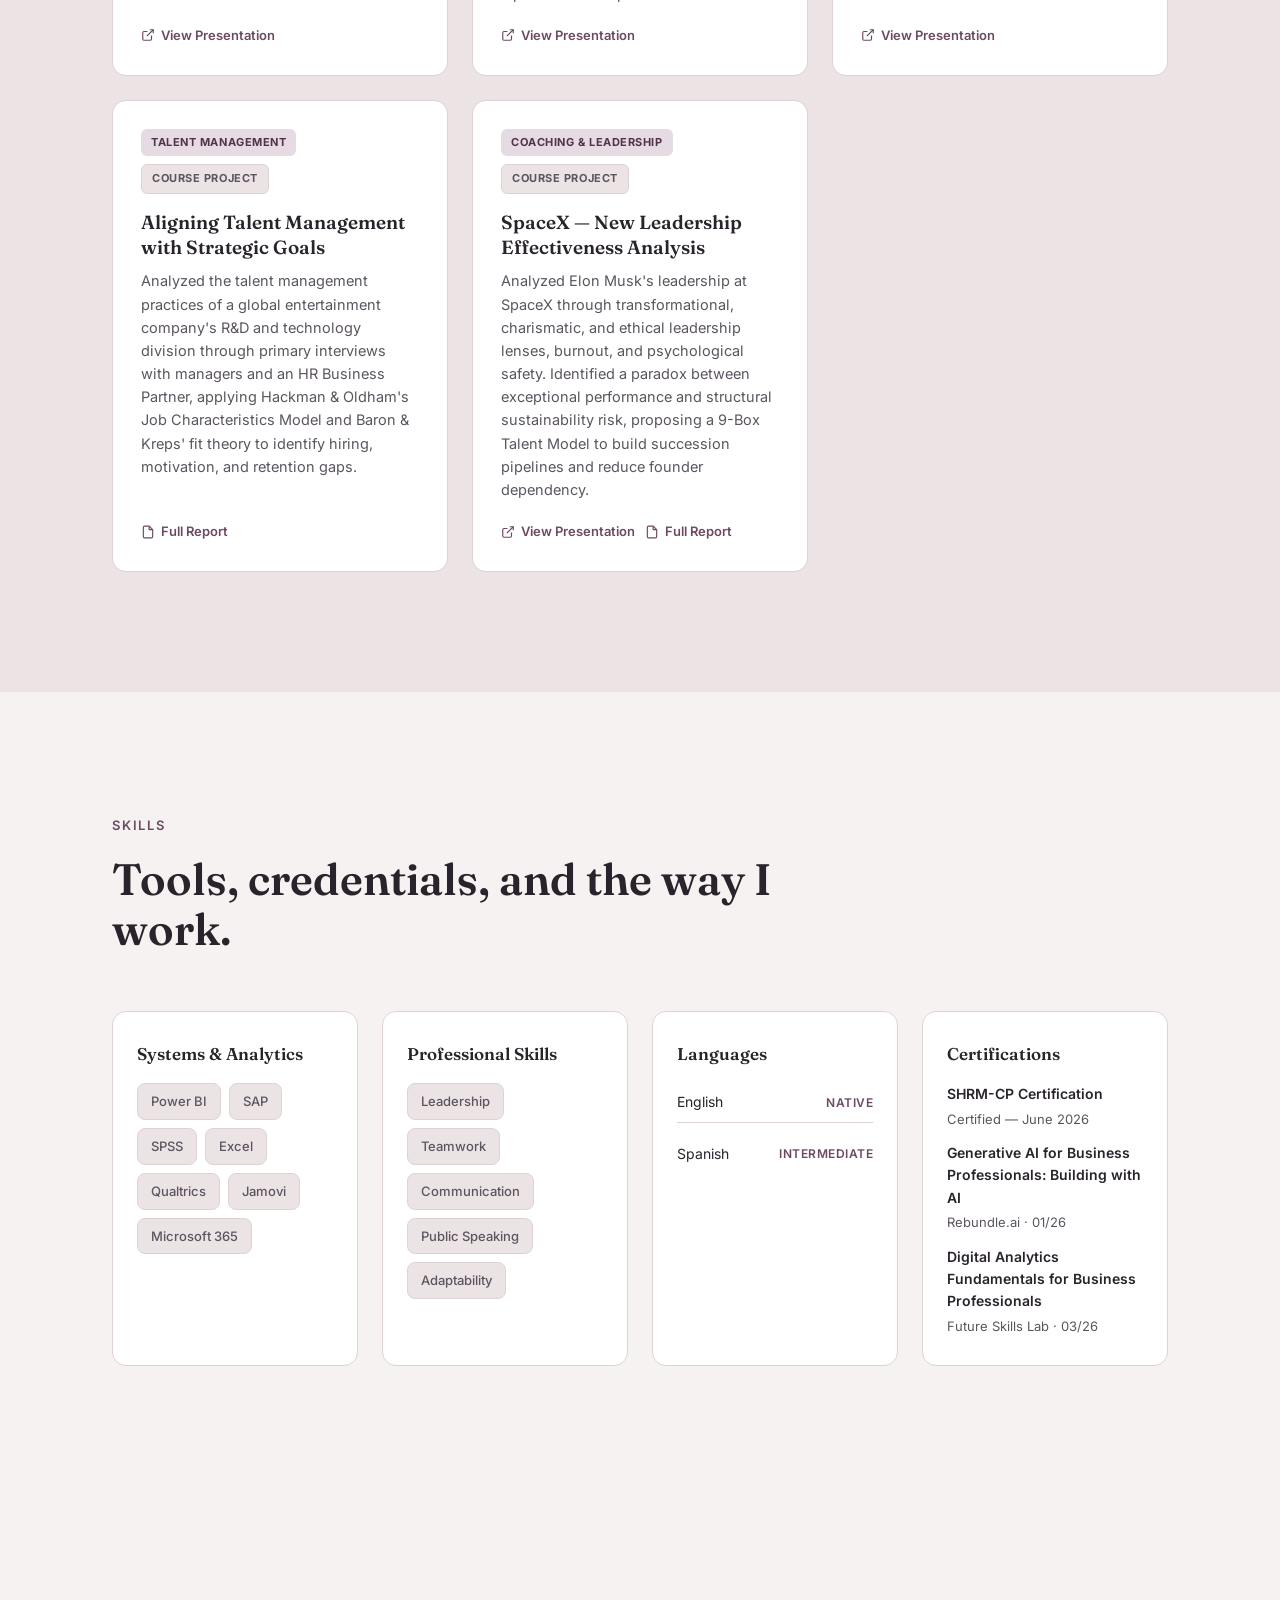
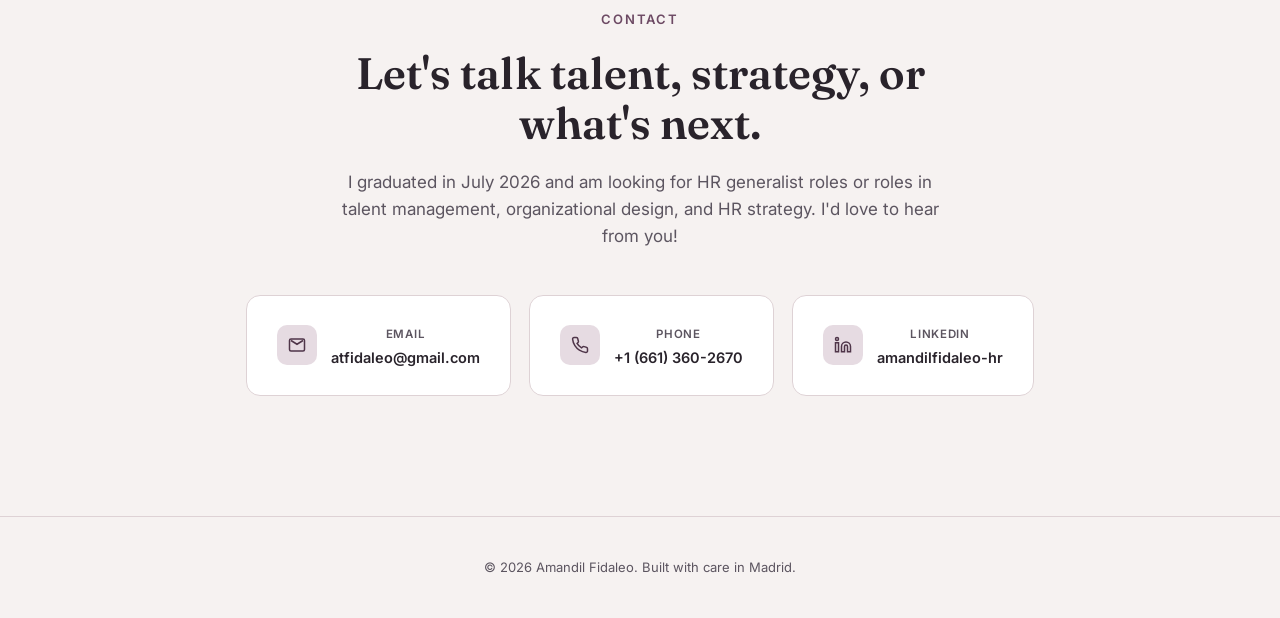
==== commit a7e01d83: "Update index.html" ====
--- a/index.html
+++ b/index.html
@@ -83,7 +83,7 @@
         <img src="assets/img/about-candid.jpg" alt="Amandil Fidaleo on IE Business School's Madrid campus" />
       </div>
       <div class="stat-card">
-        <div class="num">23</div>
+        <div class="num">23+</div>
         <div class="label">Consulting & course projects across the full HR lifecycle</div>
       </div>
       <div class="stat-card">
@@ -93,10 +93,6 @@
       <div class="stat-card">
         <div class="num">3.97</div>
         <div class="label">GPA, B.S. Psychology, UC San Diego — Magna Cum Laude</div>
-      </div>
-      <div class="stat-card">
-        <div class="num">2</div>
-        <div class="label">Languages — English (native), Spanish (intermediate)</div>
       </div>
     </div>
   </div>
